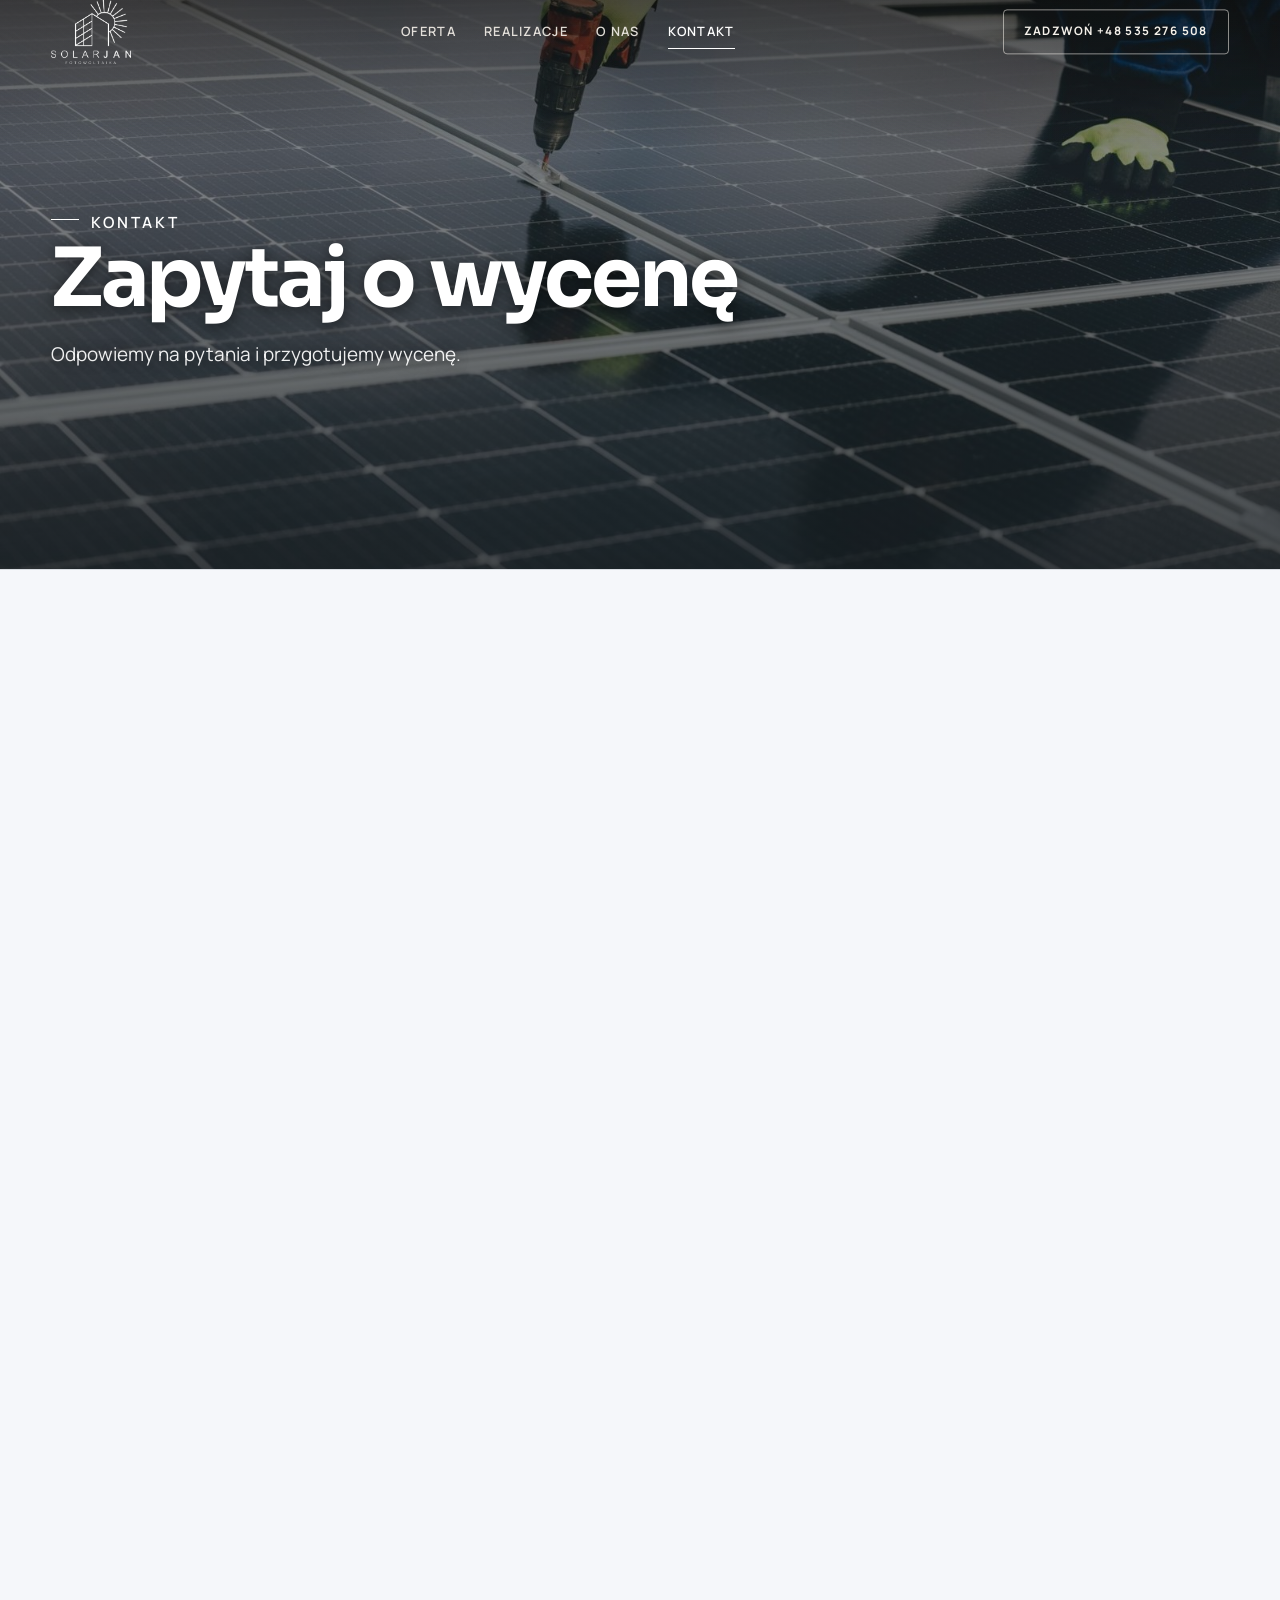
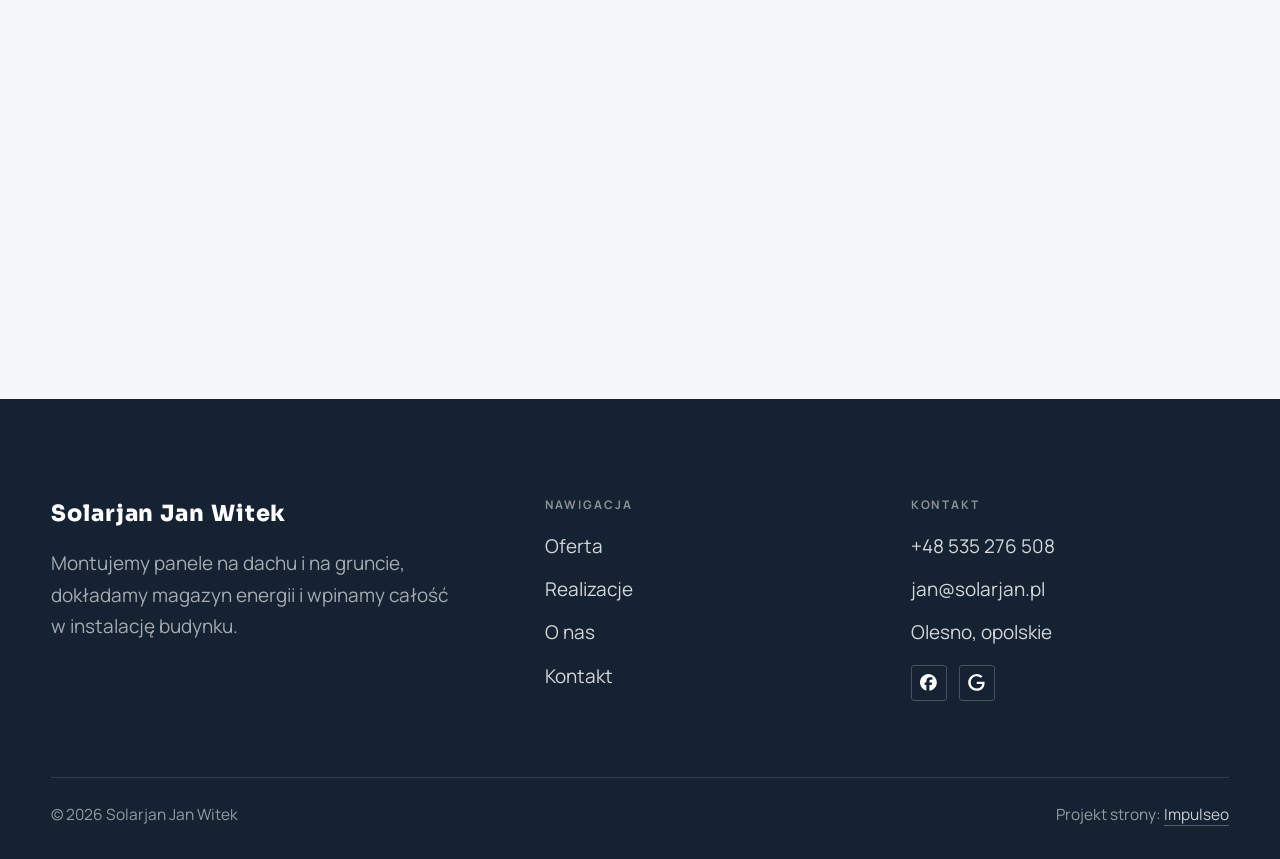
==== kontakt.html @ e7d8eb43 "Strona demo: solarjan-jan-witek" ====
<!DOCTYPE html>
<html lang="pl">
<head>
<meta charset="UTF-8">
<meta name="viewport" content="width=device-width, initial-scale=1.0">
<title>Kontakt - Solarjan Jan Witek</title>
<meta name="description" content="Kontakt Solarjan Jan Witek - Olesno, opolskie">
<link rel="canonical" href="https://kris20032.github.io/solarjan-jan-witek/kontakt.html">
<meta name="robots" content="noindex, nofollow">
<meta property="og:type" content="website">
<meta property="og:locale" content="pl_PL">
<meta property="og:site_name" content="Solarjan Jan Witek">
<meta property="og:title" content="Kontakt - Solarjan Jan Witek">
<meta property="og:description" content="Kontakt Solarjan Jan Witek - Olesno, opolskie">
<meta property="og:url" content="https://kris20032.github.io/solarjan-jan-witek/kontakt.html">
<meta property="og:image" content="https://kris20032.github.io/solarjan-jan-witek/img/og.jpg">
<meta property="og:image:width" content="1200">
<meta property="og:image:height" content="630">
<meta name="twitter:card" content="summary_large_image">
<link rel="preconnect" href="https://fonts.googleapis.com">
<link rel="preconnect" href="https://fonts.gstatic.com" crossorigin>
<link href="https://fonts.googleapis.com/css2?family=Sora:wght@600;700;800&family=Manrope:wght@400;500;600&display=swap" rel="stylesheet">
<link rel="stylesheet" href="assets/styles.css?v=295d6cc1">
</head>
<body>

<header class="nav">
  <div class="wrap nav-inner">
    <a class="brand brand-has-logo" href="index.html"><img class="brand-logo" src="img/logo.png" alt="Solarjan Jan Witek" width="2012" height="1615" decoding="async"></a>
    <nav class="nav-links">
      <a href="oferta.html">Oferta</a>
      <a href="realizacje.html">Realizacje</a>
      <a href="o-nas.html">O nas</a>
      <a href="kontakt.html" class="active" aria-current="page">Kontakt</a>
      <a href="tel:+48535276508" class="btn btn-accent">Zadzwoń +48 535 276 508</a>
    </nav>
    <button class="nav-toggle" aria-label="Menu"><span></span><span></span><span></span></button>
  </div>
</header>

<main>
<section class="pagehead">
  <img src="img/g9.jpg" alt="Solarjan Jan Witek - Zapytaj o wycenę" width="1600" height="1067" decoding="async">
  <div class="wrap">
    <span class="eyebrow">Kontakt</span>
    <h1>Zapytaj o wycenę</h1>
    <p>Odpowiemy na pytania i przygotujemy wycenę.</p>
  </div>
</section>
<section>
  <div class="wrap contact-grid">
    <div class="reveal">
      <span class="eyebrow">Dane kontaktowe</span>
      <h2 style="margin:var(--space-4) 0 var(--space-6)">Solarjan Jan Witek</h2>
      <div class="info-list">
        <div class="info-row"><div class="ic"><svg class="ico-tel" width="16" height="16" viewBox="0 0 24 24" fill="none" aria-hidden="true"><path d="M6.6 10.8a15.5 15.5 0 0 0 6.6 6.6l2.2-2.2a1 1 0 0 1 1-.24 11.4 11.4 0 0 0 3.6.58 1 1 0 0 1 1 1V20a1 1 0 0 1-1 1A17 17 0 0 1 3 4a1 1 0 0 1 1-1h3.5a1 1 0 0 1 1 1c0 1.25.2 2.46.58 3.6a1 1 0 0 1-.25 1l-2.23 2.2Z" fill="currentColor"/></svg></div><div><div class="lbl">Telefon</div><a class="val" href="tel:+48535276508">+48 535 276 508</a></div></div>
        <div class="info-row"><div class="ic"><svg class="ico-mail" width="16" height="16" viewBox="0 0 24 24" fill="none" aria-hidden="true"><rect x="3.2" y="5.5" width="17.6" height="13" rx="1.6" stroke="currentColor" stroke-width="1.6"/><path d="M4 7l8 6 8-6" stroke="currentColor" stroke-width="1.6" stroke-linecap="round" stroke-linejoin="round"/></svg></div><div><div class="lbl">E-mail</div><a class="val" href="mailto:jan@solarjan.pl">jan@solarjan.pl</a></div></div>
        <div class="info-row"><div class="ic"><svg class="ico-pin" width="16" height="16" viewBox="0 0 24 24" fill="none" aria-hidden="true"><path d="M12 21s7-6.1 7-11.5A7 7 0 0 0 5 9.5C5 14.9 12 21 12 21Z" stroke="currentColor" stroke-width="1.6" fill="none"/><circle cx="12" cy="9.5" r="2.4" fill="currentColor"/></svg></div><div><div class="lbl">Adres</div><div class="val">Olesno, opolskie</div></div></div>
      </div>
    </div>
    <div class="reveal">
      <form class="form" action="https://formsubmit.co/jan@solarjan.pl" method="POST">
        <input type="hidden" name="_subject" value="Zapytanie ze strony Solarjan Jan Witek">
        <input type="hidden" name="_captcha" value="false">
        <input type="hidden" name="_template" value="table">
        <div class="fld"><label for="name">Imię / firma</label><input id="name" name="name" type="text" placeholder="np. Jan Kowalski" required></div>
        <div class="fld"><label for="email">E-mail</label><input id="email" name="email" type="email" placeholder="adres@email.pl" required></div>
        <div class="fld"><label for="phone">Telefon</label><input id="phone" name="phone" type="tel" placeholder="+48 ..."></div>
        <div class="fld"><label for="msg">Czego dotyczy zapytanie?</label><textarea id="msg" name="message" placeholder="Napisz krótko, w czym możemy pomóc" required></textarea></div>
        <button type="submit" class="btn btn-accent" style="width:100%;justify-content:center">Wyślij zapytanie <span class="arr">→</span></button>
        <p class="note">Wiadomość trafi bezpośrednio do nas. Można też zadzwonić: +48 535 276 508.</p>
      </form>
    </div>
  </div>
</section>
<section style="padding-top:0">
  <div class="wrap reveal">
    <iframe class="map" title="Solarjan Jan Witek - Olesno" src="https://maps.google.com/maps?q=50.8746862%2C18.414472&z=15&output=embed" loading="lazy" referrerpolicy="no-referrer-when-downgrade"></iframe>
  </div>
</section>
</main>

<footer>
  <div class="wrap">
    <div class="foot-grid">
      <div class="foot-brand">
        <div class="name">Solarjan Jan Witek</div>
        <p>Montujemy panele na dachu i na gruncie, dokładamy magazyn energii i wpinamy całość w instalację budynku.</p>
      </div>
      <div class="foot-col">
        <h4>Nawigacja</h4>
        <a href="oferta.html">Oferta</a>
        <a href="realizacje.html">Realizacje</a>
        <a href="o-nas.html">O nas</a>
        <a href="kontakt.html">Kontakt</a>
      </div>
      <div class="foot-col">
        <h4>Kontakt</h4>
        <a href="tel:+48535276508">+48 535 276 508</a>
        <a href="mailto:jan@solarjan.pl">jan@solarjan.pl</a>
        <p>Olesno, opolskie</p>
      <div class="foot-soc">
        <a class="soc" href="https://www.facebook.com/p/Solarjan-Jan-Witek-100083001147476/" target="_blank" rel="noopener" aria-label="Facebook - Solarjan Jan Witek"><svg viewBox="0 0 24 24" aria-hidden="true" focusable="false"><path d="M9.101 23.691v-7.98H6.627v-3.667h2.474v-1.58c0-4.085 1.848-5.978 5.858-5.978.401 0 .955.042 1.468.103a8.68 8.68 0 0 1 1.141.195v3.325a8.623 8.623 0 0 0-.653-.036 26.805 26.805 0 0 0-.733-.009c-.707 0-1.259.096-1.675.309a1.686 1.686 0 0 0-.679.622c-.258.42-.374.995-.374 1.752v1.297h3.919l-.386 2.103-.287 1.564h-3.246v8.245C19.396 23.238 24 18.179 24 12.044c0-6.627-5.373-12-12-12s-12 5.373-12 12c0 5.628 3.874 10.35 9.101 11.647Z" fill="currentColor"/></svg></a>
        <a class="soc" href="https://www.google.com/maps/place/Solarjan+Jan+Witek/@50.8746862,18.414472,4638m/data=!3m1!1e3!4m6!3m5!1s0x6fb334b5c54884ab:0x35dd14c9100cd678!8m2!3d50.8760019!4d18.4130481!16s%2Fg%2F11ssd45byc" target="_blank" rel="noopener" aria-label="Google - Solarjan Jan Witek"><svg viewBox="0 0 24 24" aria-hidden="true" focusable="false"><path d="M12.48 10.92v3.28h7.84c-.24 1.84-.853 3.187-1.787 4.133-1.147 1.147-2.933 2.4-6.053 2.4-4.827 0-8.6-3.893-8.6-8.72s3.773-8.72 8.6-8.72c2.6 0 4.507 1.027 5.907 2.347l2.307-2.307C18.747 1.44 16.133 0 12.48 0 5.867 0 .307 5.387.307 12s5.56 12 12.173 12c3.573 0 6.267-1.173 8.373-3.36 2.16-2.16 2.84-5.213 2.84-7.667 0-.76-.053-1.467-.173-2.053H12.48z" fill="currentColor"/></svg></a>
      </div>
      </div>
    </div>
    <div class="foot-bot">
      <span>© 2026 Solarjan Jan Witek</span>
      <span>Projekt strony: <a class="foot-credit" href="https://impulseo.pl" target="_blank" rel="noopener">Impulseo</a></span>
    </div>
  </div>
</footer>
<div class="sticky-call"><a class="sc-call" href="tel:+48535276508"><svg class="ico-tel" width="16" height="16" viewBox="0 0 24 24" fill="none" aria-hidden="true"><path d="M6.6 10.8a15.5 15.5 0 0 0 6.6 6.6l2.2-2.2a1 1 0 0 1 1-.24 11.4 11.4 0 0 0 3.6.58 1 1 0 0 1 1 1V20a1 1 0 0 1-1 1A17 17 0 0 1 3 4a1 1 0 0 1 1-1h3.5a1 1 0 0 1 1 1c0 1.25.2 2.46.58 3.6a1 1 0 0 1-.25 1l-2.23 2.2Z" fill="currentColor"/></svg> Zadzwoń</a><a class="sc-quote" href="kontakt.html">Zadzwoń po wycenę</a></div>
<div class="demo-wazne" data-do="2026-09-18" data-cykl="3" hidden><svg class="dw-ico" width="13" height="13" viewBox="0 0 24 24" fill="none" aria-hidden="true"><circle cx="12" cy="12" r="8.6" stroke="currentColor" stroke-width="1.8"/><path d="M12 7.2V12l3.3 2" stroke="currentColor" stroke-width="1.8" stroke-linecap="round"/></svg><span class="dw-txt"></span></div>

<script src="assets/main.js"></script>
</body>
</html>
---- assets/styles.css ----
/* ============================================================
   STOLBASZ — premium, architektoniczny B2B fit-out
   Jasna paleta, zero brązu. System wg premium-web-craft.
   Projekt strony: Impulseo (impulseo.pl)
   ============================================================ */

:root{
  /* PALETA — jasna, architektoniczna, chłodna */
  --paper:#f5f7fa;          /* główne tło */
  --paper-2:#e7edf3;        /* sekcje alternatywne (chłodny jasny szary) */
  --paper-3:#e7edf3;        /* delikatne wypełnienia */
  --ink:#142231;            /* tekst główny — chłodny grafit */
  --ink-soft:#2c3e52;       /* nagłówki drugorzędne */
  --muted:#697785;          /* tekst poboczny */
  --line:rgba(20,34,49,.12);/* hairline */
  --accent:#e8a00c;         /* stonowany petrol-slate — jedyny akcent */
  --accent-d:#c47f06;
  --accent-soft:rgba(232,160,12,.10);
  --dark:#142231;           /* sekcje ciemne (stopka/CTA) */

  /* HOVER ZDJĘĆ — JEDEN standard dla całego silnika (decyzja K. 04.08.2026, artefakt z wariantami).
     AKTUALNE (K.+Szymon 09.08.2026, wybór z artefaktu 6 wariantów): zoom 1.05 przy 1.4s -
     przy tak długim czasie mocniejszy kadr NIE skacze, tylko „oddycha". Poprzedni standard
     (1.02 / .55s z 04.08) odbierany jako dynamiczny i szybki.
     Spoczynek lekko przygaszony, ale TYLKO tam, gdzie jest mysz (@media hover:hover) —
     na telefonie zdjęcia zostają w pełnej jasności. */
  --img-zoom:1.05;                   /* K.+Szymon 09.08: wariant F z artefaktu porównawczego */
  --img-rest:brightness(.95) saturate(.99);
  --img-hot:brightness(1.06) saturate(1.05);
  --img-dur:1.4s;                    /* K.+Szymon 09.08 (wariant F): powoli = elegancko */
  --img-ease:cubic-bezier(.16,.84,.44,1);  /* miękki ogon, efekt „oddychania" */

  /* ODSTĘPY — skala 4/8 */
  --space-1:4px; --space-2:8px; --space-3:12px; --space-4:16px; --space-5:24px;
  --space-6:32px; --space-7:48px; --space-8:64px; --space-9:96px; --space-10:128px;

  /* TYPOGRAFIA — fluid clamp() (skala podbita 16.07.2026: większe, czytelniejsze litery — uwaga Adama) */
  --text-sm:clamp(.9rem,.87rem + .12vw,1rem);
  --text-base:clamp(1.08rem,1.04rem + .18vw,1.2rem);
  --text-lg:clamp(1.24rem,1.15rem + .34vw,1.44rem);
  --text-h3:clamp(1.34rem,1.22rem + .55vw,1.66rem);
  --text-h2:clamp(2.1rem,1.66rem + 2.1vw,3.1rem);
  --text-h1:clamp(2.9rem,2.1rem + 4vw,5.1rem);

  /* PROMIENIE — architektoniczne, raczej ostre */
  --r-sm:3px; --r-md:6px; --r-lg:10px;

  /* RUCH */
  --ease:cubic-bezier(.25,.46,.45,.94); --dur:.24s;

  /* CIENIE — miękkie, warstwowe */
  --sh-sm:0 1px 2px rgba(16,24,32,.04), 0 2px 8px rgba(16,24,32,.05);
  --sh-md:0 2px 6px rgba(16,24,32,.05), 0 12px 28px -8px rgba(16,24,32,.12);
  --sh-lg:0 6px 14px rgba(16,24,32,.07), 0 26px 56px -18px rgba(16,24,32,.22);

  --hairline:1px solid var(--line);

  --font-display:'Sora','Manrope',sans-serif;
  --font-body:'Manrope',sans-serif;
}

*{box-sizing:border-box;margin:0;padding:0}
html{scroll-behavior:smooth}
body{
  font-family:var(--font-body);
  font-size:var(--text-base);
  line-height:1.65;
  color:var(--ink);
  background:var(--paper);
  -webkit-font-smoothing:antialiased;
  text-rendering:optimizeLegibility;
}
img{max-width:100%;height:auto;display:block}  /* height:auto = width/height z atrybutów trzyma proporcje (TOP#12) */
a{color:inherit;text-decoration:none}

.wrap{width:min(92%,1180px);margin-inline:auto}
section{padding-block:clamp(52px,6.5vw,96px)}

h1,h2,h3{font-family:var(--font-display);font-weight:700;line-height:1.08;letter-spacing:-.02em;color:var(--ink)}
h1{font-size:var(--text-h1);letter-spacing:-.035em}
h2{font-size:var(--text-h2);letter-spacing:-.025em}
h3{font-size:var(--text-h3)}
/* MIARA — długość wiersza. WCAG 2.2 SC 1.4.8: max 80 znaków; Butterick: 45–90.
   68ch daje realnie 72–78 znaków polskiego tekstu, czyli z zapasem pod granicą.
   Wcześniej limit miał TYLKO <p> — <li>, <blockquote> i <dd> nie miały żadnego,
   i to jedyny powód, dla którego 23 bloki na dwóch oddanych stronach jadą po
   83–106 znaków w wierszu (pomiar 07.08.2026, bramka `miara`).
   ⚠️ Listy i definicje ograniczamy TYLKO bez klasy: `ul`/`ol` z klasą to u nas
   układ (siatki kafli, menu), a nie tekst ciągły — tam miarę wyznacza układ. */
/* 60ch, nie 68ch (K. 10.08): po zmianie fontów na węższe kroje (DM Sans i spółka)
   w 68ch mieściło się ~90 znaków - bramka pikselowa słusznie zgłaszała przekroczenie
   granicy 80. Pomiar na żywej przeglądarce: 60ch = 90 znaków, 53ch = ~78 znaków, czyli normę WCAG 1.4.8. */
:root{ --miara:53ch }
p{max-width:min(100%,var(--miara))}
blockquote,
ul:not([class])>li, ol:not([class])>li,
dl:not([class])>dd{max-width:min(100%,var(--miara))}

/* ⚠️ Świadomie BEZ wyjątku `.tile p,.card p,.svc p{max-width:none}`, choć nasuwa się sam:
   te akapity BYŁY już ograniczone (stare `p{max-width:65ch}`), więc „wyjątek" nie odblokowałby
   niczego nowego — tylko ROZLUŹNIŁ stan sprzed zmiany na wszystkich demach naraz.
   `figcaption` żadna z reguł wyżej nie dotyczy, więc też nie potrzebuje zwolnienia. */

/* ŁAMANIE. `balance` wyrównuje długości wierszy w nagłówku, `pretty` pilnuje ostatniego
   wiersza akapitu, żeby nie został w nim jeden wyraz. Obsługiwane od Chrome 117 /
   Safari 17.5; starsze przeglądarki po prostu ignorują tę własność.
   `text-wrap:pretty` nie występowało dotąd ANI RAZ w silniku ani w repo klientów. */
h1,h2,h3,.lead,.lede{text-wrap:balance}
p,li,blockquote,dd{text-wrap:pretty}

.eyebrow{
  font-family:var(--font-body);
  font-size:var(--text-sm);
  font-weight:600;
  letter-spacing:.18em;
  text-transform:uppercase;
  color:var(--accent);
  display:inline-flex;align-items:center;gap:var(--space-3);
}
/* flex:none + margin-top = kreska trzyma się PIERWSZEJ linii. Wcześniej align-items:center
   centrowało ją względem całego bloku i przy zawinięciu (długi kicker typu
   „…WNĘTRZ · LESZNO · OD 2019") druga linia lądowała z brzydkim wcięciem. */
.eyebrow{align-items:flex-start}
.eyebrow>*,.eyebrow{text-wrap:balance}   /* dlugi kicker lamal sie na sierote typu samo „2019" w drugiej linii */
.eyebrow::before{content:"";width:28px;height:1px;background:var(--accent);display:inline-block;flex:none;margin-top:.62em}

.muted{color:var(--muted)}
.lead{font-size:var(--text-lg);line-height:1.55;color:var(--ink-soft);max-width:50ch}

/* ---------- BUTTONS ---------- */
.btn{
  display:inline-flex;align-items:center;gap:var(--space-2);
  font-weight:600;font-size:var(--text-sm);letter-spacing:.02em;
  padding:var(--space-4) var(--space-6);
  border-radius:var(--r-sm);
  transition:transform var(--dur) var(--ease),box-shadow var(--dur) var(--ease),background var(--dur) var(--ease);
  cursor:pointer;border:1px solid transparent;
}
.btn-accent{background:var(--accent);color:#fff;box-shadow:var(--sh-sm)}
.btn-accent:hover{background:var(--accent-d);transform:translateY(-2px);box-shadow:var(--sh-md)}
.btn-accent:active{transform:translateY(0);box-shadow:var(--sh-sm)}
.btn-ghost{background:transparent;color:var(--ink);border-color:var(--line)}
.btn-ghost:hover{border-color:var(--accent);color:var(--accent);transform:translateY(-2px)}
.btn-light{background:#fff;color:var(--ink);box-shadow:var(--sh-sm)}
.btn-light:hover{transform:translateY(-2px);box-shadow:var(--sh-md)}
.btn .arr{transition:transform var(--dur) var(--ease)}
.btn:hover .arr{transform:translateX(4px)}

/* ---------- NAV ---------- */
.nav{
  position:sticky;top:0;z-index:50;
  background:color-mix(in srgb,var(--paper) 88%,transparent);
  backdrop-filter:saturate(140%) blur(10px);
  border-bottom:var(--hairline);
}
.nav-inner{display:flex;align-items:center;justify-content:space-between;gap:var(--space-5);height:72px}
/* ANTY-NACHODZENIE (K. 05.08.2026): długa nazwa firmy + przycisk z pełnym numerem nie mieściły się w pasku
   i flex ściskał linki PONIŻEJ ich treści - "Kontakt" wchodził na ramkę "Zadzwoń +48 ...". Teraz ustępuje
   nazwa marki (skrót wielokropkiem), a menu i przycisk nigdy się nie kurczą ani nie zachodzą na siebie. */
.brand{display:flex;flex-direction:column;line-height:1;min-width:0;flex:0 1 auto}
.brand .name{font-family:var(--font-display);font-weight:800;font-size:1.35rem;letter-spacing:.04em;white-space:nowrap;overflow:hidden;text-overflow:ellipsis}
.brand .sub{font-size:.62rem;letter-spacing:.34em;text-transform:uppercase;color:var(--muted);margin-top:5px;white-space:nowrap;overflow:hidden;text-overflow:ellipsis}
.nav-links{display:flex;align-items:center;gap:var(--space-6);flex:0 0 auto}
.nav-links a{font-size:var(--text-sm);font-weight:500;color:var(--ink-soft);position:relative;padding-block:4px;white-space:nowrap;transition:color var(--dur) var(--ease)}
.nav-links a::after{content:"";position:absolute;left:0;bottom:0;width:0;height:1.5px;background:var(--accent);transition:width var(--dur) var(--ease)}
.nav-links a:hover,.nav-links a.active{color:var(--ink)}
.nav-links a:hover::after,.nav-links a.active::after{width:100%}
.nav-links .btn{padding:var(--space-2) var(--space-5)}
/* przyciski w nav: właściwy kolor (przebij .nav-links a) + bez podkreślenia */
.nav-links a.btn-accent{color:#fff}
.nav-links a.btn-ghost,.nav-links a.btn-light{color:var(--ink)}
/* CTA w pasku: NIE podkreślenie spod linków menu, ale ten sam przelatujący błysk,
   co na wszystkich innych przyciskach (zgłoszenie K. 13.08.2026 - „na hero jest efekt
   światła przechodzącego przez przycisk, na navbarze go nie ma, a mają być identyczne").
   Reguła `.nav-links a::after` jest silniejsza od `.btn::after`, więc trzeba jej
   geometrię wyzerować i wpisać połysk z nazwy - samo `display:none` gasiło efekt. */
.nav-links a.btn::after{
  display:block;content:"";position:absolute;inset:0;z-index:-1;pointer-events:none;
  width:auto;height:auto;border-radius:inherit;   /* kasuje geometrię podkreślenia (width:0;height:1.5px) */
  background:linear-gradient(100deg,transparent 32%,rgba(255,255,255,.20) 50%,transparent 68%);
  translate:-120% 0}
@media (prefers-reduced-motion:no-preference){
  .nav-links a.btn:hover::after{translate:120% 0;transition:translate .75s var(--mt-ease,cubic-bezier(.16,.84,.44,1))}
}
.nav-toggle{display:none;background:none;border:none;cursor:pointer;flex-direction:column;gap:5px;padding:8px}
.nav-toggle span{width:24px;height:2px;background:var(--ink);transition:var(--dur)}
/* Ciasny zakres MIĘDZY menu mobilnym a pełnym pulpitem: zbijamy odstępy i nazwę marki,
   żeby wszystko zmieściło się naturalnie, zanim w ogóle dojdzie do skracania wielokropkiem. */
@media(max-width:1280px) and (min-width:921px){
  .nav-links{gap:var(--space-4)}
  .nav-links .btn{padding:var(--space-2) var(--space-4)}
  .brand .name{font-size:1.15rem}
}

/* ---------- HERO (split) ---------- */
.hero{position:relative;overflow:hidden;border-bottom:var(--hairline)}
.hero-grid{display:grid;grid-template-columns:1.05fr .95fr;gap:clamp(24px,4vw,60px);align-items:center;
  padding-block:clamp(36px,4.5vw,64px)}
.hero-copy .eyebrow{margin-bottom:var(--space-5)}
.hero-copy h1{margin-bottom:var(--space-5)}
.hero-copy .lead{margin-bottom:var(--space-7)}
.hero-actions{display:flex;flex-wrap:wrap;gap:var(--space-4)}
.hero-art{position:relative;aspect-ratio:4/3;border-radius:var(--r-lg);overflow:hidden;box-shadow:var(--sh-lg)}
.hero-art img{width:100%;height:100%;object-fit:cover}
.hero-art::after{content:"";position:absolute;inset:0;background:linear-gradient(180deg,transparent 55%,rgba(18,24,28,.28))}
.hero-badge{position:absolute;left:var(--space-5);bottom:var(--space-5);z-index:2;
  background:rgba(252,252,251,.94);backdrop-filter:blur(4px);
  border-radius:var(--r-md);padding:var(--space-4) var(--space-5);box-shadow:var(--sh-md);max-width:78%}
.hero-badge strong{display:block;font-family:var(--font-display);font-size:1rem;letter-spacing:-.01em}
.hero-badge span{font-size:var(--text-sm);color:var(--muted)}

/* ---------- HERO duży / kinowy (strona główna) ---------- */
.hero-cine{position:relative;min-height:clamp(560px,82vh,840px);min-height:clamp(560px,82svh,840px);display:flex;align-items:center;overflow:hidden;border-bottom:var(--hairline)}
.hero-cine>img{position:absolute;inset:0;width:100%;height:100%;object-fit:cover;z-index:0}
.hero-cine::after{content:"";position:absolute;inset:0;z-index:1;
  background:linear-gradient(95deg,rgba(13,18,23,.86) 0%,rgba(13,18,23,.64) 32%,rgba(13,18,23,.24) 62%,rgba(13,18,23,.04) 100%)}
.hero-cine .wrap{position:relative;z-index:2;padding-block:var(--space-8)}
.hero-cine .hero-copy{max-width:660px}
.hero-cine .eyebrow{color:#fff;margin-bottom:var(--space-5)}
.hero-cine .eyebrow::before{background:#fff}
.hero-cine h1{color:#fff;margin-bottom:var(--space-5);font-size:clamp(2.9rem,2rem + 4.4vw,5.2rem);text-wrap:balance}
.hero-cine .lead{color:rgba(255,255,255,.92);max-width:48ch;margin-bottom:var(--space-7)}
.hero-cine .hero-actions{display:flex;flex-wrap:wrap;gap:var(--space-4)}
/* NISKIE OKNO (laptop z dokiem i paskami przeglądarki ma ~700-780 px wysokości widoku):
   H1 do 5.2rem + długi lead nie mieściły się i przyciski wypadały POD krawędź ekranu -
   klient widział stronę bez ani jednego CTA. Skalujemy w dół, zamiast przycinać treść. */
@media(min-width:821px) and (max-height:820px){
  .hero-cine{min-height:clamp(520px,94svh,780px)}
  .hero-cine .wrap{padding-block:var(--space-6)}
  .hero-cine h1{font-size:clamp(2.2rem,1.5rem + 2.6vw,3.6rem);margin-bottom:var(--space-4)}
  .hero-cine .eyebrow{margin-bottom:var(--space-4)}
  .hero-cine .lead{margin-bottom:var(--space-5);max-width:44ch}
}
@media(max-width:680px){
  .hero-cine{min-height:clamp(520px,76vh,640px);min-height:clamp(520px,76svh,640px);align-items:flex-end}
  .hero-cine::after{background:linear-gradient(0deg,rgba(13,18,23,.9) 6%,rgba(13,18,23,.45) 55%,rgba(13,18,23,.25) 100%)}
  .hero-cine .wrap{padding-bottom:var(--space-9)}
  /* TELEFON (~90% oglądających): lead potrafił zająć 8 linii i zepchnąć CTA poza pierwszy ekran.
     Zwężamy interlinię i skalę - treści nie ucinamy, bo to ona sprzedaje. */
  .hero-cine .lead{font-size:.98rem;line-height:1.5;margin-bottom:var(--space-5)}
  .hero-cine .eyebrow{font-size:.72rem;letter-spacing:.13em;margin-bottom:var(--space-4)}
  .hero-cine .eyebrow::before{width:20px}
  .hero-cine h1{margin-bottom:var(--space-4)}
}

/* full-bleed hero variant (podstrony) */
.pagehead{position:relative;min-height:46vh;min-height:46svh;display:flex;align-items:flex-end;overflow:hidden;border-bottom:var(--hairline)}
.pagehead img{position:absolute;inset:0;width:100%;height:100%;object-fit:cover}
/* 10.08.2026 (decyzja K.): mocniejsze przyciemnienie + cień pod tekstem. Bramka mierzyła na
   nagłówkach podstron 3,38-3,43:1 przy wymaganych 4,5 — jasne zdjęcie (hala, śnieg, niebo)
   podchodziło pod biały tekst. Zdjęcia klientów są różne, więc kontrast musi dawać WARSTWA,
   a nie szczęśliwy dobór kadru. */
.pagehead::after{content:"";position:absolute;inset:0;background:linear-gradient(180deg,rgba(18,24,28,.40),rgba(18,24,28,.76))}
.pagehead .wrap{position:relative;z-index:2;padding-block:var(--space-9);color:#fff}
.pagehead h1{color:#fff;max-width:18ch;text-shadow:0 2px 16px rgba(0,0,0,.55)}
.pagehead .eyebrow{color:#fff}
.pagehead .eyebrow::before{background:#fff}
.pagehead p{color:rgba(255,255,255,.92);margin-top:var(--space-4);max-width:54ch;text-shadow:0 1px 12px rgba(0,0,0,.5)}

/* ---------- STRIP (pasek skrótów / liczby) ---------- */
.strip{background:var(--dark);color:#fff}
/* PASEK HASEŁ — standard 04.08.2026 (decyzja K.): 5 haseł w JEDNYM rzędzie, tekst WYŚRODKOWANY,
   węższe marginesy boczne niż reszta strony (pasek ma iść szerzej), równe wysokości kolumn. */
.strip .wrap{width:min(96%,1440px);display:grid;grid-template-columns:repeat(5,1fr);
  gap:var(--space-5);padding-block:var(--space-7);align-items:stretch}
.strip .item .k{font-family:var(--font-display);font-size:clamp(1.05rem,.82rem + .85vw,1.55rem);
  font-weight:800;letter-spacing:-.02em;color:#fff;line-height:1.18;text-wrap:balance}
.strip .item .v{font-size:var(--text-sm);color:rgba(255,255,255,.66);margin-top:var(--space-2);line-height:1.4}
.strip .item{border-left:2px solid var(--accent);padding-inline:var(--space-4);
  text-align:center;display:flex;flex-direction:column;justify-content:center}
/* liczba kolumn = liczba haseł, żeby ostatnie nie zostawało samo w drugim rzędzie.
   Klasę n-N nadaje multipage.py; domyślnie (bez klasy) pasek jest 5-kolumnowy. */
.strip.n-2 .wrap{grid-template-columns:repeat(2,1fr)}
.strip.n-3 .wrap{grid-template-columns:repeat(3,1fr)}
.strip.n-4 .wrap{grid-template-columns:repeat(4,1fr);gap:var(--space-6)}
.strip.n-4 .item .k{font-size:clamp(1.3rem,1rem + 1.1vw,2rem)}
.strip.n-6 .wrap{grid-template-columns:repeat(6,1fr);gap:var(--space-4)}
.strip.n-6 .item .k{font-size:clamp(.98rem,.8rem + .7vw,1.35rem)}
/* równe łamanie: zamiast "długa linia + jedno słowo" obie linie zbliżonej długości */
.strip .item .k{text-wrap:balance}

/* ---------- SECTION HEAD ---------- */
.head{max-width:48rem;margin-bottom:var(--space-8)}
.head.center{margin-inline:auto;text-align:center}
.head .eyebrow{margin-bottom:var(--space-4)}
.head h2{margin-bottom:var(--space-4)}
.head p{color:var(--muted);font-size:var(--text-lg);line-height:1.55}
.head.center p{margin-inline:auto}

/* ---------- INTRO SPLIT ---------- */
.split{display:grid;grid-template-columns:.92fr 1.08fr;gap:clamp(28px,5vw,80px);align-items:center}
.split.rev{grid-template-columns:1.08fr .92fr}
.split.rev .split-art{order:-1}
.split-art{position:relative;aspect-ratio:5/4;border-radius:var(--r-lg);overflow:hidden;box-shadow:var(--sh-lg)}
.split-art img{width:100%;height:100%;object-fit:cover}
.split-copy h2{margin-bottom:var(--space-5)}
.split-copy p+p{margin-top:var(--space-4)}
.split-copy .btn{margin-top:var(--space-6)}

/* ---------- SERVICES (zakres) ---------- */
.svc-grid{display:grid;grid-template-columns:repeat(auto-fit,minmax(280px,1fr));gap:var(--space-5)}
.svc{background:#fff;border:var(--hairline);border-radius:var(--r-md);padding:var(--space-7) var(--space-6);
  transition:transform var(--dur) var(--ease),box-shadow var(--dur) var(--ease),border-color var(--dur) var(--ease);
  position:relative;overflow:hidden}
.svc::before{content:"";position:absolute;left:0;top:0;width:3px;height:0;background:var(--accent);transition:height var(--dur) var(--ease)}
.svc:hover{transform:translateY(-4px);box-shadow:var(--sh-md);border-color:transparent}
.svc:hover::before{height:100%}
.svc .ic{font-family:var(--font-display);font-size:.8rem;font-weight:700;letter-spacing:.12em;color:var(--accent);margin-bottom:var(--space-4)}
.svc h3{margin-bottom:var(--space-3);font-size:1.22rem}
.svc p{color:var(--muted);font-size:var(--text-base);line-height:1.6}

/* big detailed service rows */
.svc-row{display:grid;grid-template-columns:.8fr 1.2fr;gap:clamp(20px,4vw,60px);align-items:center;padding-block:var(--space-8)}
.svc-row+.svc-row{border-top:var(--hairline)}
.svc-row.rev{grid-template-columns:1.2fr .8fr}
/* Naprzemienny układ wierszy oferty: co drugi wiersz ma zdjęcie po PRAWEJ.
   Było `order:-1` — martwy kod, bo zdjęcie i tak jest pierwszym dzieckiem w HTML,
   więc wszystkie wiersze wyglądały identycznie (zdjęcie zawsze z lewej), a `rev`
   zmieniało tylko szerokość kolumn. Znalezione 29.07.2026 przy różnicowaniu kierunków
   animacji (pomiar pozycji: art.mid 390/502 przy row.mid 756 — zawsze lewa strona). */
.svc-row.rev .svc-row-art{order:2}
.svc-row-art{aspect-ratio:4/3;border-radius:var(--r-md);overflow:hidden;box-shadow:var(--sh-md)}
.svc-row-art img{width:100%;height:100%;object-fit:cover}
.svc-row h3{font-size:1.5rem;margin-bottom:var(--space-4)}
.svc-row .num{font-family:var(--font-display);font-size:.85rem;font-weight:700;letter-spacing:.14em;color:var(--accent);display:block;margin-bottom:var(--space-3)}
.svc-row ul{list-style:none;margin-top:var(--space-4);display:flex;flex-direction:column;gap:var(--space-2)}
.svc-row li{position:relative;padding-left:var(--space-5);color:var(--muted);font-size:var(--text-base)}
.svc-row li::before{content:"";position:absolute;left:0;top:.62em;width:8px;height:1px;background:var(--accent)}

/* ---------- GALLERY (realizacje) ---------- */
.gallery{display:grid;grid-template-columns:repeat(12,1fr);gap:var(--space-4);grid-auto-rows:200px}
/* GALERIA MASONRY — pionowe zdjęcia (portrety beauty/wellness) bez przycinania: kolumny, height auto */
.gallery-masonry{column-count:3;column-gap:var(--space-4)}
@media(max-width:900px){.gallery-masonry{column-count:2}}
@media(max-width:560px){.gallery-masonry{column-count:1}}
.gallery-masonry .m-tile{break-inside:avoid;margin:0 0 var(--space-4);padding:0;position:relative;overflow:hidden;border-radius:var(--r-md);border:1px solid var(--line)}
.gallery-masonry .m-tile img{width:100%;height:auto;display:block}
.gallery-masonry .m-tile .cap{position:absolute;left:0;right:0;bottom:0;padding:var(--space-4);color:#fff;background:linear-gradient(0deg,rgba(0,0,0,.55),transparent);font-size:var(--text-sm)}
.gallery-masonry .m-tile .cap small{display:block;font-weight:400;opacity:.78;letter-spacing:.04em;text-transform:uppercase;font-size:.66rem;margin-top:3px}
.tile{position:relative;overflow:hidden;border-radius:var(--r-md);box-shadow:var(--sh-sm);
  transition:transform var(--dur) var(--ease),box-shadow var(--dur) var(--ease)}
.tile img{width:100%;height:100%;object-fit:cover;
  transition:transform var(--img-dur) var(--img-ease),filter var(--img-dur) var(--img-ease)}
.tile:hover{box-shadow:var(--sh-md)}
.tile .cap{position:absolute;left:0;right:0;bottom:0;padding:var(--space-5) var(--space-4) var(--space-4);
  /* mocniejszy spad + cien pod tekstem: na JASNYCH zdjeciach klienta (biale fronty, sciany)
     slaby gradient dawal kontrast ~1.5:1 zamiast wymaganych 3.6:1 (bramka wygladu, 10.08.2026) */
  background:linear-gradient(transparent 10%,rgba(18,24,28,.55) 40%,rgba(18,24,28,.88) 68%,rgba(18,24,28,.99));color:#fff;
  text-shadow:0 1px 2px rgba(0,0,0,.85),0 2px 10px rgba(0,0,0,.55);
  font-size:var(--text-sm);font-weight:600;letter-spacing:.01em;
  opacity:0;transform:translateY(8px);transition:var(--dur) var(--ease)}
.tile:hover .cap{opacity:1;transform:translateY(0)}
.tile .cap small{display:block;font-weight:400;opacity:.78;letter-spacing:.04em;text-transform:uppercase;font-size:.66rem;margin-top:3px}
/* bento spans */
.t-wide{grid-column:span 6}
.t-tall{grid-column:span 6;grid-row:span 2}
.t-std{grid-column:span 6}
.t-third{grid-column:span 4}
.t-two3{grid-column:span 8}

/* ---------- TRUST / WIARYGODNOŚĆ ---------- */
.trust{background:var(--paper-2)}
.trust-grid{display:grid;grid-template-columns:repeat(auto-fit,minmax(240px,1fr));gap:var(--space-5);margin-top:var(--space-7)}
.trust-card{background:#fff;border-radius:var(--r-md);padding:var(--space-7) var(--space-6);box-shadow:var(--sh-sm);border-top:3px solid var(--accent)}
.trust-card .big{font-family:var(--font-display);font-size:clamp(1.8rem,1.3rem + 1.6vw,2.6rem);font-weight:800;letter-spacing:-.02em;color:var(--ink);line-height:1}
.trust-card h3{font-size:1.12rem;margin:var(--space-3) 0 var(--space-2)}
.trust-card p{color:var(--muted);font-size:var(--text-base);line-height:1.55}

/* ---------- CTA band ---------- */
.cta{background:var(--dark);color:#fff;position:relative;overflow:hidden}
/* telefon w CTA: na ciemnym tle biały (domyślnie), rodziny z JASNYM tłem CTA
   nadpisują to u siebie - wcześniej kolor siedział w stylu inline i wygrywał z rodziną. */
.cta .btn-ghost-cta{color:#fff;border-color:rgba(255,255,255,.3)}
.cta .wrap{display:grid;grid-template-columns:1.4fr .6fr;gap:var(--space-7);align-items:center;position:relative;z-index:2}
.cta h2{color:#fff;max-width:20ch}
.cta p{color:rgba(255,255,255,.74);margin-top:var(--space-4)}
.cta-actions{display:flex;flex-direction:column;gap:var(--space-3);align-items:flex-start}
.cta::before{content:"";position:absolute;right:-80px;top:-80px;width:360px;height:360px;border-radius:50%;
  background:radial-gradient(circle,var(--accent-soft),transparent 70%)}

/* ---------- CONTACT ---------- */
.contact-grid{display:grid;grid-template-columns:.85fr 1.15fr;gap:clamp(28px,4vw,56px);align-items:start}
.info-list{display:flex;flex-direction:column;gap:var(--space-2)}
.info-row{display:flex;gap:var(--space-4);align-items:flex-start;padding-block:var(--space-4);border-bottom:var(--hairline)}
.info-row .ic{flex:none;width:42px;height:42px;display:grid;place-items:center;border-radius:50%;
  background:var(--accent-soft);color:var(--accent);font-size:1.05rem}
.info-row .lbl{font-size:.72rem;letter-spacing:.14em;text-transform:uppercase;color:var(--muted)}
.info-row .val{font-weight:600;font-size:var(--text-base);margin-top:2px}
.info-row a.val:hover{color:var(--accent)}
.map{border:none;border-radius:var(--r-lg);box-shadow:var(--sh-md);width:100%;height:100%;min-height:380px;filter:grayscale(.2) contrast(1.02)}
.form{background:#fff;border:var(--hairline);border-radius:var(--r-lg);padding:clamp(24px,3vw,40px);box-shadow:var(--sh-sm)}
.form .fld{margin-bottom:var(--space-5)}
.form label{display:block;font-size:var(--text-sm);font-weight:600;margin-bottom:var(--space-2)}
.form input,.form textarea{width:100%;font-family:inherit;font-size:var(--text-base);color:var(--ink);
  padding:var(--space-4);border:var(--hairline);border-radius:var(--r-sm);background:var(--paper);transition:border-color var(--dur)}
.form input:focus,.form textarea:focus{outline:none;border-color:var(--accent);background:#fff}
.form textarea{resize:vertical;min-height:120px}
.form .note{font-size:var(--text-sm);color:var(--muted);margin-top:var(--space-3)}

/* ---------- FOOTER ---------- */
footer{background:var(--dark);color:#fff;padding-block:var(--space-9) var(--space-6)}
.foot-grid{display:grid;grid-template-columns:1.4fr 1fr 1fr;gap:var(--space-7);margin-bottom:var(--space-8)}
.foot-brand .name{font-family:var(--font-display);font-weight:800;font-size:1.4rem;letter-spacing:.04em}
.foot-brand p{color:rgba(255,255,255,.62);margin-top:var(--space-4);font-size:var(--text-base);max-width:38ch}
.foot-col h4{font-size:.74rem;letter-spacing:.16em;text-transform:uppercase;color:rgba(255,255,255,.5);margin-bottom:var(--space-4)}
.foot-col a,.foot-col p{display:block;color:rgba(255,255,255,.82);font-size:var(--text-base);margin-bottom:var(--space-3)}
.foot-col a:hover{color:#fff}
.foot-bot{border-top:1px solid rgba(255,255,255,.12);padding-top:var(--space-5);display:flex;justify-content:space-between;flex-wrap:wrap;gap:var(--space-3);
  font-size:var(--text-sm);color:rgba(255,255,255,.55)}
.foot-bot a:hover{color:#fff}
/* Podpis w stopce = klikalny link do impulseo.pl (31.07.2026). Ma być WIDOCZNIE klikalny,
   ale nie krzyczeć - stąd sam kolor jaśniejszy + delikatne podkreślenie na najeździe. */
.foot-bot a.foot-credit{color:rgba(255,255,255,.78);text-decoration:none;border-bottom:1px solid rgba(255,255,255,.28)}
.foot-bot a.foot-credit:hover{color:#fff;border-bottom-color:#fff}

/* ---------- REVEAL ---------- */
.reveal{opacity:0;transform:translateY(22px);transition:opacity .6s var(--ease),transform .6s var(--ease)}
.reveal.in{opacity:1;transform:none}

/* ---------- RESPONSIVE ---------- */
@media(max-width:920px){
  .hero-grid,.split,.split.rev,.svc-row,.svc-row.rev,.cta .wrap,.contact-grid,.foot-grid{grid-template-columns:1fr}
  .split.rev .split-art,.svc-row.rev .svc-row-art{order:0}
  .hero-art{aspect-ratio:16/10;max-height:420px}
  .strip .wrap,.strip.n-2 .wrap,.strip.n-3 .wrap,.strip.n-4 .wrap,.strip.n-6 .wrap{grid-template-columns:repeat(2,1fr);gap:var(--space-6)}
  .strip .item .k,.strip.n-6 .item .k{font-size:clamp(1.3rem,1.1rem + 1vw,2rem)}
  .gallery{grid-auto-rows:180px}
  .t-wide,.t-tall,.t-std,.t-third,.t-two3{grid-column:span 6}
  .t-tall{grid-row:span 1}
  .cta-actions{flex-direction:row;flex-wrap:wrap}
  .foot-grid{gap:var(--space-6)}
}
@media(max-width:680px){
  .nav-links{position:fixed;inset:72px 0 auto 0;background:var(--paper);flex-direction:column;align-items:stretch;
    gap:0;padding:var(--space-4) 6%;border-bottom:var(--hairline);box-shadow:var(--sh-md);
    transform:translateY(-120%);transition:transform var(--dur) var(--ease)}
  .nav-links.open{transform:translateY(0)}
  .nav-links a{padding-block:var(--space-4);border-bottom:var(--hairline)}
  .nav-links .btn{margin-top:var(--space-3);justify-content:center}
  .nav-toggle{display:flex}
  .strip .wrap,.strip.n-2 .wrap,.strip.n-3 .wrap,.strip.n-4 .wrap,.strip.n-6 .wrap{grid-template-columns:1fr}
  .gallery{grid-template-columns:repeat(6,1fr)}
  .foot-grid{grid-template-columns:1fr}
}
@media(prefers-reduced-motion:reduce){
  /* audyt 09.08 TOP#14: samo skrócenie duration przy animacji INFINITE = stroboskop
     (pętla .01ms miga ekranem); iteration-count:1 gasi pętlę naprawdę. Pseudoelementy
     też - tła hero (gastro/studio) animują ::before/img, blanket na * ich nie łapał. */
  *,*::before,*::after{animation-duration:.01ms!important;animation-iteration-count:1!important;animation-delay:0s!important;transition:none!important}
  .reveal{opacity:1!important;transform:none!important}
  html{scroll-behavior:auto}
}

/* ============================================================
   PREMIUM LAYER — destylat deep-researchu branż (anty-AI, spokój).
   Zmienne STOLBASZ (--accent/--ink/--paper/--line/--dark). Ruch ledwo
   zauważalny, krzywa cubic-bezier(.16,.84,.44,1); prefers-reduced-motion
   pokryte blanketem wyżej. Karty hairline zamiast cieni = #1 sygnał „nie-AI".
   ============================================================ */

/* więcej oddechu między sekcjami (liderzy: 110-130px) */
section{padding-block:clamp(64px,8vw,128px)}

/* 1) Aksamitny reveal — dłuższa, miękka krzywa zamiast „skoku" */
.reveal{transition:opacity .9s cubic-bezier(.16,.84,.44,1),transform .9s cubic-bezier(.16,.84,.44,1);will-change:opacity,transform}
/* stagger TYLKO w galerii (tam pozycja = porządek dzieci) */
.gallery .reveal:nth-child(2){transition-delay:.07s}
.gallery .reveal:nth-child(3){transition-delay:.14s}
.gallery .reveal:nth-child(4){transition-delay:.21s}
.gallery .reveal:nth-child(5){transition-delay:.28s}
.gallery .reveal:nth-child(6){transition-delay:.35s}

/* 2) Hero STATYCZNY na .hero-cine — Ken Burns CAŁKIEM WYŁĄCZONY 26.06 (3. zgłoszenie Szymona).
   GENEZA: animowanie scale na <img> hero z teksturami (cegły/framugi) re-samplinguje obraz
   klatka po klatce → na części ekranów drobne drganie/shimmer = „heroshot się trzęsie".
   translateY usunięto wcześniej, scale-only + will-change/GPU NIE wystarczyły do GWARANCJI gładkości.
   Krzysztof zażądał pewności („make sure, że błąd się nie pojawi") > efekt. Zero animacji = 0% drgania.
   Delikatny zoom zostaje TYLKO w pełnoekranowych hero gastro/studio (hg-bg/hs-bg — tło, inny
   mechanizm, chwalone, nigdy nie zgłaszane). NIE wracać do KB na .hero-cine bez realnego testu
   na sprzęcie klienta — to ryzyko regresji „trzęsienia”. */
/* BEZPIECZNY "wow" na hero = jednorazowy FADE-IN (opacity), nie zoom.
   opacity nie dotyka bitmapy → gładkie na KAŻDYM zdjęciu/ekranie/GPU, zero ryzyka migotania.
   Geometryczny ruch (scale/translate) na .hero-cine jest ZAKAZANY (bramka pilnuje). */
@keyframes heroFade{from{opacity:0}to{opacity:1}}
.hero-cine>img{transform:none;animation:heroFade 1.1s ease-out both}

/* 3) Akcentowy hairline pod nagłówkiem sekcji, który „rysuje się" przy wejściu */
.head h2{position:relative;padding-bottom:18px}
.head h2::after{content:"";position:absolute;left:0;bottom:0;height:1px;width:0;background:var(--accent);transition:width 1s cubic-bezier(.16,.84,.44,1) .15s}
.head.center h2::after{left:50%;transform:translateX(-50%)}
.head.reveal.in h2::after,.head.center.reveal.in h2::after{width:54px}

/* 4) Karty HAIRLINE zamiast cieni/zaokrągleń (najmocniejszy anty-AI detal) */
.svc{background:transparent;border:1px solid var(--line);border-radius:var(--r-sm);box-shadow:none}
.svc:hover{box-shadow:none;border-color:var(--accent);transform:translateY(-3px)}
.trust-card{background:transparent;box-shadow:none;border:1px solid var(--line);border-top:2px solid var(--accent);border-radius:var(--r-sm)}
.tile{box-shadow:none;border-radius:var(--r-sm)}
.tile:hover{box-shadow:none}

/* 5) Sticky-nav kondensuje się po przewinięciu (sygnał dopracowania) */
.nav{transition:box-shadow .4s ease,background .4s ease}
.nav.is-stuck{box-shadow:0 1px 0 var(--line),0 14px 30px -24px rgba(0,0,0,.45)}
.nav-inner{transition:height .35s var(--ease)}
.nav.is-stuck .nav-inner{height:60px}

/* 6) MANIFESTO — pełnoekranowy cytat-bohater (zastępuje generyczne „Dlaczego my") */
.manifesto{background:var(--paper-2);text-align:center}
.manifesto .wrap{max-width:60rem}
.manifesto p{font-family:var(--font-display);font-style:italic;font-size:clamp(1.6rem,1rem + 2.4vw,2.8rem);line-height:1.32;color:var(--ink-soft);margin-inline:auto;max-width:26ch;position:relative;padding-top:var(--space-8)}
.manifesto p::before{content:"";position:absolute;top:0;left:50%;transform:translateX(-50%);width:54px;height:1px;background:var(--accent)}
.manifesto p span{color:var(--accent);font-style:italic}

/* 7) GATEWAYS — 3 duże bramy-zdjęcia (zamiast paska menu usług) */
.gateways{display:grid;grid-template-columns:repeat(3,1fr);gap:var(--space-4)}
.gateway{position:relative;aspect-ratio:3/4;overflow:hidden;border-radius:var(--r-sm);display:block}
.gateway img{width:100%;height:100%;object-fit:cover;
  transition:transform var(--img-dur) var(--img-ease),filter var(--img-dur) var(--img-ease)}
.gateway::after{content:"";position:absolute;inset:0;background:linear-gradient(180deg,transparent 38%,rgba(18,24,28,.74))}
/* ===== HOVER ZDJĘĆ — jedno miejsce dla WSZYSTKICH kafli ze zdjęciem (K. 04.08.2026) ===== */
@media(hover:hover){
  .tile img,.gateway img,.m-tile img{filter:var(--img-rest)}
  .tile:hover img,
  .gateway:hover img,
  .m-tile:hover img{transform:scale(var(--img-zoom));filter:var(--img-hot)}
}
.m-tile img{transition:transform var(--img-dur) var(--img-ease),filter var(--img-dur) var(--img-ease)}
.gateway .g-ttl{position:absolute;left:0;right:0;bottom:0;z-index:2;padding:var(--space-6) var(--space-5);color:#fff;font-family:var(--font-display);font-size:1.45rem;letter-spacing:-.01em;line-height:1.15}
.gateway .g-ttl small{display:block;font-family:var(--font-body);font-size:var(--text-sm);font-weight:400;opacity:.82;letter-spacing:.03em;margin-top:5px}
@media(max-width:760px){.gateways{grid-template-columns:1fr}.gateway{aspect-ratio:16/10}}

/* 8) LOGO klienta w nagłówku (gdy podane --logo) */
/* 52px domyślnie (feedback Bartka 06.07.2026: 40px ginęło, uwaga padła 3x; ~56px sprawdzone na żywym demie anna-borowiec-makeup) */
.brand-logo{height:64px;width:auto;max-width:300px;object-fit:contain;display:block}
.nav.is-stuck .brand-logo{height:52px}
@media(max-width:680px){.brand-logo{height:46px;max-width:210px}}


/* === RWD: nagłówki na wąskich ekranach (dodane 17.07.2026 razem z fixem clamp) ===
   Po przywróceniu działania clamp() dolna granica --text-h1 (2.9rem) rozpychała
   dokument przy długich polskich słowach na telefonach. Tu ją zjeżdżamy. */
@media (max-width:560px){
  :root{
    --text-h1:clamp(1.9rem, 1.15rem + 4.4vw, 2.7rem);
    --text-h2:clamp(1.5rem, 1rem + 3vw, 2.1rem);
  }
  .hero-cine h1{font-size:clamp(1.9rem, 1.15rem + 4.4vw, 2.7rem)}
  h1,h2{overflow-wrap:break-word}
}

/* GODZINY (godziny_grid z briefu) — dzień po lewej, godziny po prawej. Wcześniej BRAK stylu
   powodował sklejenie "Poniedziałek-Piątek8:00-20:00" (dodane 2026-07-21). Neutralne dla dem bez grafiku. */
.godz{display:flex;flex-direction:column;gap:2px;max-width:440px;margin-top:8px}
.godz-row{display:flex;justify-content:space-between;align-items:baseline;gap:24px;padding:10px 0;border-bottom:1px solid var(--line)}
.godz-row:last-child{border-bottom:0}
.godz-row b{font-weight:600;color:var(--ink)}
.godz-row span{color:var(--muted);white-space:nowrap}

/* === FAQ (lekcja 08.08.2026) ===
   Sekcja faq_klinika() trafia NIE tylko do rodziny „klinika" (multipage.py: także układ FACHOWCY),
   a style leżały wyłącznie w families/klinika.css — u hydraulika/dekarza FAQ renderowało się jako
   goła lista <details> z domyślnym trójkącikiem przeglądarki (wpadka: demo Instalatorstwo Gała).
   Dlatego baza. Rodzina może to nadpisać na wierzchu. */
.faq-list{max-width:48rem;margin:var(--space-8) auto 0;display:flex;flex-direction:column;gap:var(--space-3)}
.faq-item{border:1px solid var(--line);border-radius:var(--r-md);background:var(--paper);padding:var(--space-4) var(--space-5)}
.faq-item summary{font-family:var(--font-display);font-weight:600;color:var(--ink);cursor:pointer;list-style:none;display:flex;justify-content:space-between;gap:1rem}
.faq-item summary::-webkit-details-marker{display:none}
.faq-item summary::after{content:"+";color:var(--accent-d);font-weight:700;font-size:1.2rem;line-height:1}
.faq-item[open] summary::after{content:"-"}
.faq-item p{color:var(--ink-soft);font-size:var(--text-base);line-height:1.6;margin:var(--space-3) 0 0}

/* === LICZBA OPINII PRZY SEKCJI OPINII (08.08.2026, wzorzec irismeble.pl, decyzja K.) ===
   Trzy cytaty bez kontekstu czyta się jak „firma ma trzy opinie". Ta linijka mówi wprost,
   ile ich jest naprawdę - dane i tak przychodzą z reconu i szły dotąd wyłącznie do hero.
   Baza, nie rodzina: sekcja opinii renderuje się we WSZYSTKICH układach, a style opinii
   leżą per rodzina - bez tego u części rodzin linijka byłaby gołym tekstem (ta sama pułapka
   co z FAQ wyżej). Rodzina może nadpisać na wierzchu. */
.op-meta{
  text-align:center;margin:calc(var(--space-3) * -1) 0 var(--space-6);
  color:var(--muted);font-size:var(--text-base);letter-spacing:.01em;
}
.op-meta .ico-star{color:var(--accent-d);margin-right:2px}

/* --- licznik ważności DEMA (pomysł K. 09.08) - tylko wersje pokazowe --- */
.demo-wazne{position:fixed;top:calc(var(--nav-h, 64px) + 14px);right:14px;z-index:95;
  display:inline-flex;align-items:center;gap:.45em;
  background:rgba(21,25,28,.82);color:#fff;font-size:.72rem;font-weight:600;letter-spacing:.01em;
  padding:.42em .8em .42em .62em;border-radius:999px;backdrop-filter:saturate(140%) blur(8px);
  border:1px solid rgba(255,255,255,.14);box-shadow:0 10px 24px -14px rgba(0,0,0,.6);
  pointer-events:none;
  /* NIE pokazuje się przy wejściu (K. 09.08) - wjeżdża dopiero po zejściu z hero */
  opacity:0;transform:translateY(-10px);
  transition:opacity .7s var(--ease),transform .7s var(--ease)}
.demo-wazne.is-on{opacity:1;transform:none}
.demo-wazne .dw-ico{flex:none;opacity:.85}
.demo-wazne b{font-weight:700;font-variant-numeric:tabular-nums;color:#FFD9A3}
.demo-wazne .dw-zeg{font-variant-numeric:tabular-nums;font-feature-settings:"tnum";
  opacity:.72;margin-left:.15em;letter-spacing:.01em}
.demo-wazne.is-pilne{background:rgba(150,32,28,.9);border-color:rgba(255,255,255,.2)}
.demo-wazne .dw-pilne{color:#FFE0DE}
@media(max-width:820px){.demo-wazne{top:auto;bottom:70px;right:10px}}

/* --- pasek mini-opinii pod hero (audyt 09.08 TOP#27) - tylko przy realnych recenzjach --- */
.opinie-mini{padding-block:0;border-bottom:var(--hairline)}
.opinie-mini .om-row{display:grid;grid-template-columns:repeat(3,1fr);gap:var(--space-6);padding-block:var(--space-5)}
.opinie-mini .om-item blockquote{font-size:var(--text-sm);color:var(--ink-soft);line-height:1.5;margin:0}
.opinie-mini .om-autor{display:block;margin-top:var(--space-2);font-size:.78rem;font-weight:600;color:var(--muted);letter-spacing:.04em}
@media(max-width:820px){.opinie-mini .om-row{grid-template-columns:1fr;gap:var(--space-4)}
  .opinie-mini .om-item:nth-child(n+3){display:none}}

/* --- AKCENT-TEKST (audyt 09.08 TOP#11/12, decyzja K.) ---------------------------
   Kolor firmowy jest jasny, dopóki nie musi być literą. --accent zostaje żywy
   (kreski, przyciski, pasek haseł); litera akcentowa na JASNYM tle bierze
   --accent-text (dokleja palette_auto; domyślnie accent-d). Tylko color -
   border/background/pseudo zostają żywe. Ciemna sekcja CTA = wyjątek. */
:root{--accent-text:var(--accent-d)}
.eyebrow, .svc .ic, .svc-row .num, .info-row .ic, .info-row a.val:hover,
.manifesto p span, .faq-item summary::after, .op-meta .ico-star, .op-star,
.fu-cta, .obszar-list li:hover, .btn-ghost:hover, .nav.nav-solid .brand .sub,
.proces-os .pc-cur, .os-on .proces-os .proces-line > li.os-done .pno { color:var(--accent-text) }
.cta .eyebrow { color:var(--accent) }

/* --- dostępność (audyt 09.08 TOP#23, podzbiór bezpieczny) --- */
html{scroll-padding-top:84px}                       /* kotwice nie chowają się pod sticky-nav */
:focus-visible{outline:2px solid var(--accent-text);outline-offset:2px}  /* widoczny fokus tylko z klawiatury */
main{display:block}

/* --- kafelek „Zobacz opinie w Google" (K. 09.08) - znak marki zamiast gołego linku --- */
.op-meta{text-align:center;max-width:none;margin-inline:auto}
.op-google{display:inline-flex;align-items:center;gap:.6em;
  padding:.62em 1.15em;border:1px solid var(--line);border-radius:999px;
  background:var(--paper);color:var(--ink);font-size:var(--text-sm);font-weight:600;
  transition:border-color var(--dur) var(--ease),box-shadow var(--dur) var(--ease),transform var(--dur) var(--ease)}
.op-google .op-g-ico{flex:none}                        /* oficjalny 4-kolorowy znak Google */
.op-google .arr{transition:transform var(--dur) var(--ease)}
.op-google:hover{border-color:var(--accent);box-shadow:var(--sh-sm);transform:translateY(-1px)}
.op-google:hover .arr{transform:translateX(3px)}

/* ============================================================
   HOVER KART I KAFLI - JEDEN STANDARD DLA WSZYSTKICH RODZIN (K. 10.08:
   „każde demo ma wyglądać tak premium"). Wcześniej premium-hover miała tylko
   rodzina fachowców (.fu-row), reszta rodzin renderowała karty bez reakcji.
   Zasada ta sama: reakcja NATYCHMIAST (0s), gaśnięcie łagodne; ledwie widoczne
   tło, kreska akcentu z lewej, strzałka rusza. Zero cieni-poduszek.
   ⛔ Świadomie POMIJAMY kafle ze zdjęciem (.tile/.gateway/.m-tile) - tam działa
   już zoom 1.05/1.4s i dokładanie ramek by go zabiło.
   ============================================================ */
.card, .svc, .gateway-txt, .menu-cat, .prod-card, .pak-card, .faq-item, .obj-tile{
  position:relative;transition:background .22s ease-out,border-color .22s ease-out}
.card::before, .menu-cat::before, .prod-card::before, .pak-card::before{
  content:"";position:absolute;left:0;top:0;bottom:0;width:3px;background:var(--accent);
  transform:scaleY(0);transform-origin:top;transition:transform .09s ease-out;border-radius:2px}
@media(hover:hover){
  .card:hover, .svc:hover, .menu-cat:hover, .prod-card:hover, .pak-card:hover{
    background:color-mix(in srgb,var(--accent) 9%,transparent);
    border-color:color-mix(in srgb,var(--accent) 45%,var(--line));
    transition-duration:0s}
  .card:hover::before, .menu-cat:hover::before,
  .prod-card:hover::before, .pak-card:hover::before{transform:scaleY(1)}
  .card:hover .arr, .svc:hover .arr, .menu-cat:hover .arr{transform:translateX(.3rem)}
}
.card .arr, .svc .arr, .menu-cat .arr{display:inline-block;transition:transform .1s ease-out}

/* ============================================================
   PLAKIETKA OPINII GOOGLE (K. 13.08.2026, wzór od Marcelego)
   Jedna forma we WSZYSTKICH układach hero (hg/hk/hs/ha/hd/tb/kt) zamiast
   gołego tekstu „★ Ocena 4,4 w Google · 7 opinii". Cudza ocena to najmocniejszy
   dowód zaufania na stronie - ma wyglądać jak odznaka, nie jak podpis.
   Tło i obwódka liczone z KOLORU TEKSTU, więc ta sama plakietka działa na
   ciemnym zdjęciu (biały napis → jasna mgiełka) i na jasnej sekcji (ciemny
   napis → delikatny szary). Zero osobnych wariantów do utrzymania.
   ============================================================ */
.g-badge{
  display:inline-flex;align-items:center;gap:.62em;
  padding:.52em 1em;border-radius:999px;
  background:color-mix(in srgb,currentColor 8%,transparent);
  border:1px solid color-mix(in srgb,currentColor 20%,transparent);
  -webkit-backdrop-filter:blur(6px);backdrop-filter:blur(6px);
  font-size:.98rem;line-height:1;font-weight:500;letter-spacing:.01em;
  white-space:nowrap;vertical-align:middle;max-width:100%}
.g-badge .gb-ico,.g-badge .gb-stars{flex:none}
.g-badge .gb-ocena{font-weight:700;font-size:1.08em;letter-spacing:.01em}
.g-badge .gb-txt{opacity:.92}
@media(max-width:560px){
  .g-badge{gap:.45em;padding:.45em .8em;font-size:.86rem}
  .g-badge .gb-stars{width:62px;height:12.4px}
  .g-badge .gb-ico{width:16px;height:16px}
}

/* === rodzina: fachowcy === */
/* ============================================================
   RODZINA: FACHOWCY (hydraulik/elektryk/remont/brukarstwo/ogrodzenia)
   Doklejane NA WIERZCH base.css. Dziedziczy paletę/fonty skórki (trade/elektryk).
   Filozofia: telefon-bohater + zaufanie + „bezpłatna wycena". Spokój, nie krzyk.
   (count-up i podwójny iframe mapy świadomie pominięte - krytyka blueprintu.)
   ============================================================ */

/* --- PROCES - oś „jak pracujemy" (podpis rodziny, czego nie ma w meblach) --- */
.proces{background:var(--paper-2)}
.proces-line{list-style:none;display:grid;grid-template-columns:repeat(4,1fr);gap:var(--space-5);position:relative;margin:0;padding:0}
.proces-line li{position:relative;padding-top:var(--space-7)}
.proces-line li::before{content:"";position:absolute;top:14px;left:0;right:0;height:1px;background:var(--line)}
.proces-line li:last-child::before{right:50%}
.proces-line li:first-child::before{left:50%}
.proces-line li::after{content:"";position:absolute;top:9px;left:calc(50% - 6px);width:11px;height:11px;border-radius:50%;background:var(--accent);box-shadow:0 0 0 4px var(--paper-2)}
.proces-line .pno{font-family:var(--font-display);font-weight:800;font-size:1.5rem;color:var(--accent);letter-spacing:-.02em;display:block;margin-bottom:var(--space-3);text-align:center}
.proces-line h3{font-size:1.1rem;margin-bottom:var(--space-2);text-align:center}
.proces-line p{color:var(--muted);font-size:var(--text-sm);line-height:1.5;text-align:center;max-width:26ch;margin-inline:auto}
@media(max-width:820px){
  .proces-line{grid-template-columns:1fr;gap:0}
  .proces-line li{padding:var(--space-5) 0 var(--space-5) var(--space-7)}
  .proces-line li::before{left:5px;right:auto;top:0;bottom:0;width:1px;height:auto}
  .proces-line li:first-child::before,.proces-line li:last-child::before{left:5px;right:auto}
  .proces-line li::after{top:var(--space-6);left:0}
  .proces-line .pno,.proces-line h3,.proces-line p{text-align:left;margin-inline:0}
}

/* --- OBSZAR DZIAŁANIA - lokalność (chipy z REALNEGO miasta, bez drugiego iframe) --- */
.obszar .head{text-align:center;margin-inline:auto}
.obszar .head .eyebrow{justify-content:center}
.obszar-list{list-style:none;display:flex;flex-wrap:wrap;justify-content:center;gap:var(--space-3);margin:0;padding:0;max-width:60rem;margin-inline:auto}
.obszar-list li{border:1px solid var(--line);border-radius:999px;padding:var(--space-2) var(--space-5);
  font-size:var(--text-sm);font-weight:600;color:var(--ink-soft);transition:border-color .24s var(--ease),color .24s var(--ease)}
.obszar-list li:hover{border-color:var(--accent);color:var(--accent)}
.obszar-list li.is-home{background:var(--accent);border-color:var(--accent);color:#fff}

/* --- STICKY-CALL - dolny pasek mobile (najważniejszy konwerter tej rodziny) --- */
.sticky-call{display:none}
@media(max-width:820px){
  .sticky-call{display:grid;grid-template-columns:1fr 1fr;gap:1px;position:fixed;left:0;right:0;bottom:0;z-index:90;
    background:var(--line);box-shadow:0 -6px 20px -10px rgba(0,0,0,.4);padding-bottom:env(safe-area-inset-bottom,0px);transition:transform .25s ease,opacity .25s ease}
  .sticky-call.schowany{transform:translateY(110%);opacity:0;pointer-events:none}
  .sticky-call a{padding:15px 8px;text-align:center;font-weight:700;font-size:.95rem;letter-spacing:.01em}
  .sc-call{background:var(--accent);color:#fff}
  .sc-quote{background:var(--paper);color:var(--ink)}
  body{padding-bottom:calc(64px + env(safe-area-inset-bottom,0px))}
}

/* --- Blok „Awaria? Dzwoń” (opcjonalny, hydraulik/elektryk) --- */
.awaria{background:var(--dark);color:#fff}
.awaria .wrap{display:flex;flex-wrap:wrap;align-items:center;justify-content:space-between;gap:var(--space-5);padding-block:var(--space-7)}
.awaria h3{color:#fff;font-size:clamp(1.3rem,1rem + 1.2vw,1.8rem)}
.awaria p{color:rgba(255,255,255,.72);margin-top:var(--space-2)}
.awaria .btn-accent{white-space:nowrap}

/* === CERTYFIKATY / CZYM PRACUJEMY (gated: renderuje sie tylko gdy brief poda certy/marki/gwarancja) - mocny lever dla dekarzy === */
.auto-marki .marki-list{display:flex;flex-wrap:wrap;justify-content:center;gap:clamp(.8rem,2.5vw,1.6rem);list-style:none;margin:var(--space-7) 0 0;padding:0}
.auto-marki .marki-list li{font-family:var(--font-display);text-transform:uppercase;letter-spacing:.12em;font-weight:600;
  font-size:clamp(.82rem,1.5vw,1rem);color:var(--ink-soft);padding:.5rem 1rem;border:1px solid var(--line);border-radius:var(--r-sm)}
.marki-gwar{text-align:center;color:var(--muted);font-size:var(--text-sm);margin-top:var(--space-6)}

/* ============================================================
   FAZA 3 - OSOBNY UKŁAD FACHOWCY (research wf_e4ed63db + krytyka z policzonym WCAG). Doklejane na wierzch.
   Tożsamość: ZAUFANIE + DUŻY TELEFON + DOWÓD. Dwublok hero (zdjęcie | lity panel), bezpośrednio, solidnie.
   ============================================================ */

/* --- P0 KONTRAST: bursztyn jako TEKST na jasnym = 2.0 FAIL (policzone). Naprawy (bursztyn->ciemny tekst / ink). --- */
.btn-accent{color:#14171c}                                  /* bursztyn + ciemny tekst = 8.28 PASS */
.sticky-call .sc-call{color:#14171c}                        /* sticky bursztyn + ciemny tekst */
.obszar-list li.is-home{background:var(--ink);border-color:var(--ink);color:#fff}  /* było bursztyn+biel 2.17 -> ink+biel 16.29 */
.proces-line .pno{color:var(--ink-soft)}                    /* numery procesu: było bursztyn 2.0 -> ink-soft (czytelne); kropka osi zostaje bursztyn (grafika) */

/* --- Ikona telefonu (uzywana w hero hf-phone-num; nav styluje silnik NAV NOBU) --- */
.ico-tel{vertical-align:-2px;margin-right:.3em}

/* === HERO FACHOWCY — WARIANT A „PEŁNY EKRAN" (wybór K. 27.07.2026; zastąpił dwublok 46%/54%).
   Powód zmiany: stary dwublok nie dobijał do końca ekranu (zostawał pusty pas nad promise-bar),
   zdjęcie było ucięte w wąski pasek, a dowód (ocena/gwarancja) siedział dopiero niżej w trust-bar.
   Teraz: zdjęcie na pełny ekran + gradient od lewej (tekst czytelny NIE przez wycięty panel,
   tylko przez policzony overlay), gigant-telefon, dowód w pierwszym ekranie.
   Zdjęcie zostaje PIERWSZYM dzieckiem sekcji (blur-guard + mobilny fallback). STATYCZNE, bez Ken Burns.
   Poprzednia wersja: fachowcy.css.bak-20260727-201952-przed-heroA === */
.hero-fach{position:relative;isolation:isolate;display:flex;align-items:center;
  min-height:clamp(560px,92vh,900px);min-height:clamp(560px,92svh,900px)}
.hf-photo{position:absolute;inset:0;width:100%;height:100%;object-fit:cover;display:block;
  background:var(--dark);z-index:-2}                          /* EAGER, bez animacji (zero janku) */
/* Gradient trzyma ciemno DO ~62% szerokości, bo dotąd sięga najdłuższa linia tekstu (.hf-inner 46rem).
   Wcześniejsza wersja jaśniała już od 34% i końcówki linii lądowały na jasnym tle. */
/* 08.08.2026 (lekcja 2026-08-08-010, K.: „czemu hero jest takie ciemne?"): zasłona rozjaśniona.
   Poprzednio 0.95→0.26 przykrywało CAŁY kadr i zdjęcie było ledwo widoczne — a lekcja 2026-08-06-004
   mówi wprost: „nigdy pełne przyciemnienie zdjęcia, zabija kadr". Teraz ciemno tylko POD TEKSTEM
   (lewa część, gdzie stoi .hf-inner), prawa strona prawie odsłonięta. Czytelność napisów dokłada
   text-shadow niżej — cień zamiast koca na całym zdjęciu. */
.hero-fach::after{content:"";position:absolute;inset:0;z-index:-1;
  background:linear-gradient(102deg,rgba(14,17,21,.86) 0%,rgba(14,17,21,.78) 30%,rgba(14,17,21,.52) 55%,rgba(14,17,21,.2) 78%,rgba(14,17,21,.06) 100%)}
/* Cień pod napisami hero — pozwala trzymać zasłonę lekką, a tekst nadal czytelny na jaśniejszym kadrze. */
.hf-kicker,.hf-title,.hf-lead,.hf-phone,.hf-trust{text-shadow:0 1px 2px rgba(0,0,0,.55),0 2px 12px rgba(0,0,0,.35)}
.hf-panel{width:min(92%,1180px);margin-inline:auto;color:#fff;   /* ta sama miara co .wrap w base.css */
  padding:clamp(6.5rem,13vh,9rem) 0 clamp(2.6rem,6vh,3.6rem)}
.hf-inner{max-width:46rem}
/* Akcent SKÓRKI rozjaśniony do czytelności na ciemnym tle. NIE hardkodować bursztynu:
   każda skórka ma swój akcent (elektryk=niebieski, dach=czerwony...), a stały kolor rozjeżdżał
   się z przyciskami. Pierwsza deklaracja = fallback dla przeglądarek bez color-mix.
   Dwa poziomy, bo WCAG stawia różne progi: --accent-lit dla MAŁEGO tekstu (kicker, próg 4.5:1;
   62% daje 7.5 na tle hero), --accent-strong dla DUŻEGO (akcent w H1, próg 3:1; 74% daje 6.1
   i jest wyraźnie widoczny - przy 62% ginął i wyglądał po prostu na biały). Policzone, nie na oko. */
.hero-fach{--accent-lit:rgba(255,255,255,.92);--accent-strong:rgba(255,255,255,.96)}
@supports (color:color-mix(in srgb,red,#fff)){
  .hero-fach{--accent-lit:color-mix(in srgb,var(--accent) 62%,#fff);
             --accent-strong:color-mix(in srgb,var(--accent) 74%,#fff)}
}
.hf-kicker{font-family:var(--font-display);font-weight:700;text-transform:uppercase;letter-spacing:.2em;
  font-size:clamp(.74rem,1.4vw,.88rem);color:var(--accent-lit);display:flex;align-items:center;gap:.8rem}
.hf-kicker::before{content:"";width:34px;height:2px;background:var(--accent-lit);flex:none}
.hf-title{color:#fff;font-family:var(--font-display);font-weight:800;line-height:1.02;letter-spacing:-.022em;
  font-size:clamp(2.3rem,1.6rem + 3.2vw,4.3rem);margin:var(--space-4) 0 var(--space-4);text-wrap:balance}
.hf-title em{font-style:normal;color:var(--accent-strong)}        /* druga część H1 = akcent skórki, rozjaśniony */
.hf-lead{color:rgba(255,255,255,.86);font-size:clamp(1rem,.96rem + .3vw,1.18rem);line-height:1.6;max-width:38rem}
.hf-phone{display:inline-flex;flex-direction:column;gap:.2rem;margin:var(--space-6) 0 var(--space-5);width:fit-content}
.hf-phone-lab{font-size:.74rem;text-transform:uppercase;letter-spacing:.18em;color:rgba(255,255,255,.62);font-weight:600}
.hf-phone-num{font-family:var(--font-display);font-weight:800;color:#fff;font-variant-numeric:tabular-nums;white-space:nowrap;
  font-size:clamp(2rem,1.5rem + 2.4vw,3.05rem);line-height:1;display:inline-flex;align-items:center}
.hf-phone-num .ico-tel{width:.7em;height:.7em;color:var(--accent);margin-right:.35em}   /* ikona bursztyn, cyfry białe */
.hf-phone:hover .hf-phone-num{color:var(--accent-lit)}
.hf-actions{display:flex;flex-wrap:wrap;gap:var(--space-3)}
.hf-ghost{color:#fff;border-color:rgba(255,255,255,.5)}
.hf-trust{margin-top:var(--space-6);padding-top:var(--space-4);border-top:1px solid rgba(255,255,255,.18);
  color:rgba(255,255,255,.9);font-weight:600;font-size:var(--text-sm);letter-spacing:.01em;max-width:38rem}
@media(max-width:820px){
  .hero-fach{min-height:clamp(520px,88svh,760px)}
  /* 08.08.2026: na telefonie było .72→.95, czyli zdjęcia praktycznie nie było widać. Teraz góra kadru
     zostaje odsłonięta, ciemnieje dopiero pod tekstem (tekst na telefonie stoi na dole). */
  .hero-fach::after{background:linear-gradient(178deg,rgba(14,17,21,.28) 0%,rgba(14,17,21,.6) 55%,rgba(14,17,21,.86) 100%)}
  .hf-panel{padding-top:clamp(5.5rem,16vh,7rem)}
  .hf-lead{font-size:1rem}
}
@media(prefers-reduced-motion:reduce){.hero-fach *{animation:none!important}}

/* === PROMISE BAR: zawsze-obecna sygnatura usługowa (anty recon-collapse) === */
.fach-promise{background:var(--paper-2);border-bottom:var(--hairline);padding-block:0}
.fach-promise .wrap{padding-block:var(--space-4)}
.fp-row{list-style:none;margin:0;padding:0;display:flex;flex-wrap:wrap;justify-content:center;align-items:center;gap:clamp(.6rem,2.4vw,2rem)}
.fp-row li{font-family:var(--font-display);font-weight:700;text-transform:uppercase;letter-spacing:.08em;
  font-size:clamp(.72rem,1.3vw,.85rem);color:var(--ink-soft);display:flex;align-items:center}
.fp-row li:not(:last-child)::after{content:"";width:6px;height:6px;border-radius:50%;background:var(--accent);margin-left:clamp(.6rem,2.4vw,2rem)}

/* === TRUST BAR (gated): jasne pasmo, cyfry INK (NIE bursztyn=2.0 FAIL), bursztyn jako kreska pod liczbą === */
.trust-bar{background:var(--paper);border-bottom:var(--hairline)}
.trust-bar .wrap{display:flex;flex-wrap:wrap;align-items:center;justify-content:center;gap:clamp(1rem,3vw,2.6rem);padding-block:var(--space-7)}
.tb-stats{display:flex;flex-wrap:wrap;gap:clamp(1rem,3vw,2.6rem)}
.tb-stat{display:flex;flex-direction:column;align-items:center;text-align:center;padding-bottom:var(--space-2);border-bottom:3px solid var(--accent)}
.tb-num{font-family:var(--font-display);font-weight:800;font-size:clamp(2rem,3vw,2.8rem);line-height:1;color:var(--ink);font-variant-numeric:tabular-nums}
.tb-lab{font-size:.74rem;text-transform:uppercase;letter-spacing:.08em;color:var(--muted);margin-top:.3rem}
.tb-google{font-weight:700;color:var(--ink);font-size:var(--text-base);background:var(--paper-2);border:var(--hairline);border-radius:999px;padding:.5rem 1.1rem;font-variant-numeric:tabular-nums}
.tb-seal{font-family:var(--font-display);font-weight:700;text-transform:uppercase;letter-spacing:.06em;font-size:.85rem;
  color:var(--ink);border:1px solid var(--accent);border-radius:var(--r-sm);padding:.5rem 1rem}

/* === LISTA USŁUG (zamiast bram-nastrojowych): konkret "co + zakres + wycena" === */
.fach-uslugi .fu-list{list-style:none;margin:var(--space-8) 0 0;padding:0;display:flex;flex-direction:column}
.fu-row{display:grid;grid-template-columns:minmax(11rem,1fr) 2fr auto;gap:clamp(1rem,3vw,2.5rem);align-items:center;
  padding-block:var(--space-5);border-top:1px solid var(--line)}
.fu-row:last-child{border-bottom:1px solid var(--line)}
.fu-name{font-family:var(--font-display);font-weight:700;font-size:1.15rem;color:var(--ink)}
.fu-desc{color:var(--muted);font-size:var(--text-sm);line-height:1.55}
.fu-cta{font-weight:700;font-size:var(--text-sm);color:var(--accent-text);white-space:nowrap}
.fu-cta .arr{display:inline-block;transition:transform .1s ease-out}

/* HOVER WIERSZA USŁUGI (K. 09.08: „żeby więcej się działo, ale nie do przesady").
   Cały wiersz jest linkiem, więc reaguje CAŁY: ledwo widoczne rozjaśnienie tła, nazwa
   przesuwa się o włos w stronę czytania, kreska akcentu wjeżdża z lewej, strzałka rusza.
   Zero cieni i ramek - premium to spokojny ruch, nie podświetlony kafel. */
/* reakcja NATYCHMIASTOWA (K. 09.08: „mniejsze opóźnienie") - kursor jest na wierszu,
   więc podświetlenie ma nadążać za palcem; powolne tempo zostaje dla ZDJĘĆ, nie dla UI */
/* Podświetlenie zapala się NATYCHMIAST (0s) i gaśnie łagodnie (.22s) - klasyczny chwyt
   z dobrych interfejsów: reakcja ma wyprzedzać oko, a znikanie nie może mrugać.
   Szybciej już się nie da - to jest zero. */
.fu-row{position:relative;transition:background .22s ease-out}
.fu-row::before{content:"";position:absolute;left:0;top:-1px;bottom:0;width:3px;
  background:var(--accent);transform:scaleY(0);transform-origin:top;
  transition:transform .09s ease-out}
.fu-row .fu-name{transition:transform .1s ease-out,color .1s ease-out}
@media(hover:hover){
  .fu-row:hover{background:color-mix(in srgb,var(--accent) 11%,transparent);transition-duration:0s}
  .fu-row:hover::before{transform:scaleY(1)}
  .fu-row:hover .fu-name{transform:translateX(.42rem)}
  .fu-row:hover .fu-cta{color:var(--accent-text)}
  .fu-row:hover .fu-cta .arr{transform:translateX(.3rem)}
}
.fu-row:focus-within{background:color-mix(in srgb,var(--accent) 11%,transparent)}
.fu-row:focus-within::before{transform:scaleY(1)}
@media(max-width:760px){.fu-row{grid-template-columns:1fr;gap:var(--space-2)}.fu-cta{justify-self:start}}

/* === OPINIE (gated): realne cytaty z reconu === */
.opinie-grid{display:grid;grid-template-columns:repeat(auto-fit,minmax(16rem,1fr));gap:var(--space-6);margin-top:var(--space-8)}
.op-card{margin:0;background:var(--paper);border:1px solid var(--line);border-radius:var(--r-md);padding:var(--space-6);display:flex;flex-direction:column;gap:var(--space-3)}
.op-star{color:var(--accent-d);letter-spacing:.1em;font-size:.95rem}
.op-card blockquote{margin:0;color:var(--ink-soft);font-size:var(--text-base);line-height:1.6}
.op-autor{font-family:var(--font-display);font-weight:700;color:var(--ink);font-size:.95rem}

/* === SUWAK PRZED/PO (kopia z auto.css - CSS nie dziedziczy się między rodzinami; krytyka 5b) === */
.auto-ba .ba-slider{position:relative;--ba-pos:50%;max-width:62rem;margin:var(--space-8) auto 0;aspect-ratio:16/9;
  overflow:hidden;border-radius:var(--r-sm);border:1px solid var(--line);touch-action:none;user-select:none;cursor:ew-resize}
.ba-slider img{position:absolute;inset:0;width:100%;height:100%;object-fit:cover;display:block}
.ba-before-wrap{position:absolute;inset:0;clip-path:inset(0 calc(100% - var(--ba-pos)) 0 0)}
.ba-lab{position:absolute;top:var(--space-4);z-index:3;font-family:var(--font-display);text-transform:uppercase;
  letter-spacing:.1em;font-size:.7rem;color:#fff;background:rgba(10,12,15,.6);padding:.3rem .6rem;border-radius:2px}
.ba-lab-l{left:var(--space-4)}
.ba-lab-r{right:var(--space-4)}
.ba-handle{position:absolute;top:0;bottom:0;left:var(--ba-pos);width:2px;background:var(--accent);transform:translateX(-1px);z-index:4;pointer-events:none}
.ba-handle span{position:absolute;top:50%;left:50%;transform:translate(-50%,-50%);width:38px;height:38px;border-radius:50%;
  background:var(--accent);box-shadow:0 2px 12px rgba(0,0,0,.4);display:flex;align-items:center;justify-content:center}
.ba-handle span::before,.ba-handle span::after{content:"";position:absolute;width:0;height:0;border-block:5px solid transparent}
.ba-handle span::before{left:9px;border-right:6px solid #14171c}
.ba-handle span::after{right:9px;border-left:6px solid #14171c}
.ba-podpis{text-align:center;color:var(--muted);font-size:var(--text-sm);margin-top:var(--space-5)}

/* ============================================================
   SEKCJA OBJAWÓW "Co się dzieje?" (audyt 09.08 TOP#31, klepnięta przez K.).
   Kafle-objawy pod paskiem obietnic; GATED na pack["objawy"].
   ZERO wypełnień kolorem - akcent tylko jako kreska i strzałka.
   Dół 0: odstęp do pasa zdjęć robi padding kolejnej sekcji.
   ============================================================ */
.objawy{padding-block:clamp(48px,6vw,80px) 0}
.objawy .obj-grid{display:grid;grid-template-columns:repeat(3,1fr);gap:var(--space-4)}
.obj-tile{display:flex;flex-direction:column;gap:var(--space-4);
  min-height:6.6rem;padding:var(--space-5);
  background:#fff;border:1px solid var(--line);border-radius:var(--r-md);
  color:var(--ink);text-decoration:none;
  transition:border-color var(--dur) var(--ease),box-shadow var(--dur) var(--ease),transform var(--dur) var(--ease)}
.obj-tile::before{content:"";width:22px;height:1px;background:var(--accent);flex:none;
  transition:width var(--dur) var(--ease)}
.ot-row{margin-top:auto;display:flex;align-items:flex-end;justify-content:space-between;gap:var(--space-4)}
.ot-name{font-family:var(--font-display);font-weight:700;font-size:1.08rem;line-height:1.25;
  letter-spacing:-.01em;text-wrap:balance}
.ot-arr{flex:none;color:var(--accent-text);font-size:1.05rem;line-height:1.25;
  transition:transform var(--dur) var(--ease)}
.obj-tile:hover{border-color:var(--accent);box-shadow:var(--sh-sm);transform:translateY(-2px)}
.obj-tile:hover::before{width:100%}   /* K. 09.08: kreska ma przejechać cały kafel, nie drgnąć */
.obj-tile:hover .ot-arr{transform:translateX(4px)}
.obj-tile:focus-visible{outline:2px solid var(--accent);outline-offset:3px}
@media(max-width:900px){
  .objawy .obj-grid{grid-template-columns:repeat(2,1fr)}
  .obj-tile{min-height:6.4rem}
}

/* === NAV NOBU (silnik): fachowcy === */
.nav{position:fixed;left:0;right:0;backdrop-filter:none;border-bottom:1px solid transparent;z-index:100;transition:transform .35s var(--ease),background .35s ease,box-shadow .35s ease}
.nav.nav-hidden{transform:translateY(-100%)}
.nav.is-stuck{background:transparent;box-shadow:none;border-bottom-color:transparent}
.nav.is-stuck .nav-inner{height:64px}
.nav .brand{flex-direction:row;align-items:baseline;gap:.6rem;line-height:1}
.nav .brand .name{font-family:var(--font-display);font-weight:600;font-size:1.5rem;text-transform:uppercase;letter-spacing:.14em}
.nav .brand .sub{margin-top:0;padding-left:.65rem;border-left:1px solid currentColor;font-size:.66rem;font-weight:600;letter-spacing:.22em;text-transform:uppercase}
.nav .nav-links a{font-size:.8rem;font-weight:600;text-transform:uppercase;letter-spacing:.1em;padding-block:6px}
.nav .nav-links a::after{height:1px}
.nav .nav-links a.btn-accent{font-size:.73rem;font-weight:700;text-transform:uppercase;letter-spacing:.12em;padding:.5rem 1.1rem;border-radius:4px;box-shadow:none}
.nav .nav-links a.btn-accent{background:var(--accent);border:1px solid var(--accent);color:#14171c}
.nav .nav-links a.btn-accent:hover{background:var(--accent);border-color:var(--accent);color:#14171c;filter:brightness(1.07)}
.nav{background:transparent}
.nav::after{content:"";position:absolute;left:0;right:0;top:0;height:150px;z-index:-1;pointer-events:none;transition:opacity .35s ease;background:linear-gradient(180deg,rgba(8,6,4,.55) 0%,rgba(8,6,4,0) 100%)}
.nav.nav-solid::after{opacity:0}
.nav .brand .name{color:#f5f1ea}
.nav .brand .sub{color:rgba(245,241,234,.82)}
.nav .nav-links a:not(.btn-accent){color:rgba(245,241,234,.9)}
.nav .nav-links a:not(.btn-accent):hover,.nav .nav-links a.active:not(.btn-accent){color:#fff}
.nav .nav-links a:not(.btn-accent)::after{background:#fff}
.nav .nav-toggle span{background:#f5f1ea}
.nav.nav-solid{background:color-mix(in srgb,var(--paper) 94%,transparent);backdrop-filter:saturate(140%) blur(10px);border-bottom:var(--hairline)}
.nav.nav-solid .brand .name{color:var(--ink)}
.nav.nav-solid .brand .sub{color:var(--accent-d)}
.nav.nav-solid .nav-links a:not(.btn-accent){color:var(--ink-soft)}
.nav.nav-solid .nav-links a:not(.btn-accent):hover,.nav.nav-solid .nav-links a.active:not(.btn-accent){color:var(--ink)}
.nav.nav-solid .nav-links a:not(.btn-accent)::after{background:var(--accent-d)}
.nav.nav-solid .nav-toggle span{background:var(--ink)}
.nav.nav-solid.nav-hidden{background:transparent;box-shadow:none;border-bottom-color:transparent}
@media(min-width:681px){
.nav .nav-inner{position:relative;height:64px}
.nav .nav-links{flex:1;justify-content:center;gap:clamp(1rem,2.2vw,1.9rem);padding-right:15.5rem}
.nav .nav-links a.btn-accent{position:absolute;right:0;top:50%;transform:translateY(-50%);--klocek-stoi:translateY(-50%);margin:0}
.nav:not(.nav-solid) .nav-links a.btn-accent{background:transparent;border-color:rgba(245,241,234,.55);color:#f5f1ea}
.nav:not(.nav-solid) .nav-links a.btn-accent:hover{background:var(--accent);border-color:var(--accent);color:#14171c;transform:translateY(-50%)}
}
@media(max-width:680px){
.nav .nav-links:not(.open){transform:translateY(-160%);visibility:hidden}
.nav .nav-links.open{visibility:visible}
.nav .brand .name{font-size:1.12rem;letter-spacing:.1em;line-height:1.15}
.nav .brand .sub{display:none}
.nav .brand{min-width:0;overflow:hidden;padding-right:.6rem}
.nav .nav-links{background:var(--paper)}
.nav .nav-links a:not(.btn-accent){color:var(--ink-soft)}
.nav .nav-links a:not(.btn-accent):hover,.nav .nav-links a.active:not(.btn-accent){color:var(--ink)}
}
@media(max-width:430px){
.nav .brand .name{font-size:.95rem;letter-spacing:.06em}
}

/* === WARSTWA PREMIUM (silnik, 08.08.2026) === */
/* ============================================================
   OŚ PROCESU „PREMIUM" + OKNO NA NIERUCHOME TŁO + ODZNAKI + POWRÓT NA GÓRĘ
   (08.08.2026 — wdrożenie decyzji K. z warsztatu ruchu II)

   ⚠️ TEN PLIK JEST DOKLEJANY **PO** PLIKU RODZINY.
   Powód: strukturę `.proces-line` stylują cztery rodziny (fachowcy, dom, klinika,
   studio) jako poziomy rząd kart. Nowy układ musi je nadpisać, a base.css ładuje
   się PRZED rodziną, więc tam by przegrał. Kolejność w multipage.py:
       base.css → rodzina → TEN PLIK → motion.css → hero-fit.css

   ZASADA BEZPIECZEŃSTWA (jak w całej warstwie ruchu):
   stany „ukryte" nadaje WYŁĄCZNIE JavaScript przez klasę na <html>. Bez skryptu
   albo przy jego błędzie strona wygląda jak przed tą zmianą — nigdy pusty ekran.
   ============================================================ */

/* ---------------- 1) OŚ PROCESU ---------------- */
.proces-os .proc-grid{
  display:grid;grid-template-columns:34% 1fr;gap:var(--space-8);align-items:start;
}
.proces-os .proc-side{position:sticky;top:calc(72px + var(--space-6))}
.proces-os .proc-side .head{text-align:left;margin:0}
.proces-os .proc-side .head h2{margin-bottom:var(--space-3)}
.proces-os .proc-side .head p{margin:0}

.proces-os .proc-count{display:flex;align-items:baseline;gap:var(--space-2);margin-top:var(--space-6)}
.proces-os .pc-cur{
  font-family:var(--font-display);font-size:2.6rem;line-height:1;color:var(--accent-d);
  font-variant-numeric:tabular-nums;
}
.proces-os .pc-all{font-size:var(--text-base);color:var(--muted);font-variant-numeric:tabular-nums}
.proces-os .proc-bar{
  height:2px;background:var(--line);border-radius:2px;overflow:hidden;
  max-width:14rem;margin-top:var(--space-3);
}
.proces-os .proc-bar > i{display:block;height:100%;width:0;background:var(--accent-d)}
.proces-os .proc-now{
  color:var(--muted);font-size:var(--text-sm);margin:var(--space-3) 0 0;min-height:2.4em;
}

/* ⚠️ TWARDY RESET OZDOBNIKÓW RODZINY (naprawa po teście 08.08.2026, demo hydraulika)
   Rodziny nie tylko układają kroki w rząd — DORYSOWUJĄ do nich własną grafikę:
   fachowcy.css ma poziomą kreskę (li::before), kropkę na osi (li::after), środkowanie
   tekstu i `.pno` jako wielki numer nad tytułem. Po nałożeniu pionowej osi zostawało
   z tego pobojowisko: numery w kółkach po lewej, a tytuły wyśrodkowane po prawej
   z wiszącymi kropkami i liniami.
   Nadpisujemy z `!important`, bo to jedyny sposób, żeby ta warstwa wygrała z CZTEREMA
   rodzinami naraz (fachowcy, dom, klinika, studio), a każda dorysowuje coś innego.
   Zasięg jest wąski — wyłącznie wnętrze `.proces-os`. */
.proces-os .proces-line > li::before,
.proces-os .proces-line > li::after{content:none !important;display:none !important}
.proces-os .proces-line > li{padding:0 !important;position:relative}
.proces-os .proces-line > li .pno,
.proces-os .proces-line > li h3,
.proces-os .proces-line > li p{text-align:left !important;margin-inline:0 !important;max-width:min(100%,var(--miara)) !important}
.proces-os .proces-line > li .pno{
  font-family:var(--font-body,inherit) !important;font-weight:500 !important;
  font-size:var(--text-sm) !important;letter-spacing:0 !important;margin-bottom:0 !important;
}

/* lista: z poziomego rzędu rodziny na pionową oś */
/* DROGA PRZEWIJANIA NA KROK (K. 09.08: „przy scrollu mega szybko przeskakuje").
   NIE spowalniamy animacji - podświetlenie musi trzymać się palca, inaczej strona
   sprawia wrażenie zacinającej się. Zamiast tego każdy krok dostaje własny kawałek
   ekranu do przewinięcia: 4 kroki x ~34vh = ~1,4 ekranu zamiast jednego machnięcia.
   Tylko duży ekran - na telefonie sticky-kolumna i tak jest wyłączona, a rozciąganie
   sekcji zamieniłoby ją w tunel. */
.proces-os .proces-line{
  display:flex;flex-direction:column;gap:var(--space-5);
  position:relative;margin:0;padding:0;list-style:none;counter-reset:none;
  grid-template-columns:none;
}
.proces-os .proces-line:before{
  content:"";position:absolute;left:1.19rem;top:1.2rem;bottom:1.2rem;width:1px;background:var(--line);
}
/* nakładka: ta sama linia, ale w kolorze akcentu, dociągnięta do aktywnego kroku.
   Wysokość ustawia skrypt (--os-fill) - oś POKAZUJE postęp zamiast tylko podświetlać kropkę. */
.proces-os .proces-line:after{
  content:"";position:absolute;left:1.19rem;top:1.2rem;width:1px;background:var(--accent);
  height:var(--os-fill, 0%);transition:height .7s cubic-bezier(.16,.84,.44,1);
  opacity:.85;pointer-events:none;
}
.proces-os .proces-line > li{
  display:grid;grid-template-columns:2.4rem 1fr;gap:var(--space-4);align-items:start;
  background:none;border:0;padding:0;margin:0;box-shadow:none;
}
.proces-os .proces-line > li .pno{
  grid-row:1 / span 3;width:2.4rem;height:2.4rem;border-radius:50%;
  display:flex;align-items:center;justify-content:center;
  background:var(--paper);border:1px solid var(--line);color:var(--muted);
  font-size:var(--text-sm);font-variant-numeric:tabular-nums;position:relative;z-index:1;
  top:auto;left:auto;right:auto;bottom:auto;transform:none;
}
.proces-os .proces-line > li h3,
.proces-os .proces-line > li p{grid-column:2;margin:0}
.proces-os .proces-line > li h3{margin-bottom:var(--space-2)}
.proces-os .proces-line > li p{color:var(--ink-soft);max-width:min(100%,var(--miara))}

/* karta kroku — tło i ramka na kolumnie treści, nie na całym <li> */
.proces-os .proces-line > li h3,
.proces-os .proces-line > li p{padding-left:0}
.proces-os .proces-line > li > h3{
  padding-top:.15rem;
}

/* ---- stany sterowane skryptem (klasa .os-on na <html>) ---- */
.os-on .proces-os .proces-line > li{
  opacity:.3;
  transition:opacity .8s cubic-bezier(.16,.84,.44,1);
}
/* krok przeczytany zostaje czytelny, ale ustępuje aktywnemu - hierarchia zamiast migotania */
.os-on .proces-os .proces-line > li.os-seen{opacity:.62}
.os-on .proces-os .proces-line > li.os-live{opacity:1}
.os-on .proces-os .proces-line > li h3,
.os-on .proces-os .proces-line > li p{
  transform:translateX(var(--os-dx, 1.4rem));
  transition:transform .65s cubic-bezier(.16,.84,.44,1);
}
.os-on .proces-os .proces-line > li.os-seen{opacity:1}
.os-on .proces-os .proces-line > li.os-seen h3,
.os-on .proces-os .proces-line > li.os-seen p{transform:translateX(0)}
.os-on .proces-os .proces-line > li.os-live .pno{
  background:var(--accent-d);border-color:var(--accent-d);color:var(--paper);
  transition:background .45s ease,color .45s ease,border-color .45s ease;
}
.os-on .proces-os .proces-line > li.os-done .pno{border-color:var(--accent-d);color:var(--accent-d)}
.os-on .proces-os .proc-bar > i{transition:width .45s cubic-bezier(.16,.84,.44,1)}

@media (min-width:901px){
  /* Droga przewijania na krok - ale treść ZAWSZE razem z numerem (błąd 09.08: kropka
     przyklejona do środka ekranu odrywała się od swojego nagłówka = chaos).
     Zapas robimy padding-bottom pod treścią, nie rozpychaniem wiersza. */
  .proces-os .proces-line{gap:0}
  .proces-os .proces-line > li{padding-bottom:clamp(150px, 26vh, 280px) !important}
  .proces-os .proces-line > li:last-child{padding-bottom:0 !important}
}
@media (max-width:900px){
  .proces-os .proc-grid{grid-template-columns:1fr;gap:var(--space-6)}
  .proces-os .proc-side{position:static}          /* przyklejony tytuł zjadałby górę ekranu */
  .proces-os .proc-count{margin-top:var(--space-4)}
  .proces-os .proc-now{display:none}
  .os-on .proces-os .proces-line > li h3,
  .os-on .proces-os .proces-line > li p{transform:none}   /* wjazd z boków tylko na dużym ekranie */
}
@media (prefers-reduced-motion:reduce){
  .os-on .proces-os .proces-line > li{opacity:1}
  .os-on .proces-os .proces-line > li h3,
  .os-on .proces-os .proces-line > li p{transform:none}
}

/* ---------------- 2) OKNO NA NIERUCHOME TŁO ----------------
   `clip-path` na sekcji tworzy kontekst przycinający, więc dziecko `position:fixed`
   przykleja się do OKNA PRZEGLĄDARKI, ale rysuje się wyłącznie w obrębie sekcji.
   ⛔ NIE `background-attachment:fixed` (tak robi irismeble.pl) — to nie działa na iOS,
   a dema oglądane są głównie na telefonie. */
.stopklatka{
  position:relative;height:min(78vh,620px);overflow:hidden;
  clip-path:inset(0);            /* to jest cały mechanizm — nie usuwać */
  background:var(--ink);
  margin:var(--space-10) 0;
}
.stopklatka .stk-bg{
  position:fixed;inset:0;background-size:cover;background-position:center;
  will-change:transform;
}
.stopklatka .stk-cap{
  position:absolute;left:0;right:0;bottom:0;margin:0;
  padding:var(--space-6) var(--space-6) var(--space-5);
  color:#fff;font-family:var(--font-display);font-size:var(--text-lg);
  background:linear-gradient(0deg,rgba(0,0,0,.55),transparent);
}
/* Telefon: pełna wysokość okna wyglądałaby jak przypadkowa pusta przerwa między sekcjami. */
@media (max-width:700px){ .stopklatka{height:52vh;margin:var(--space-8) 0} }
/* Bezpiecznik: gdy ktoś kiedyś doda transform na przodku sekcji, przyszpilenie się gubi
   i zdjęcie „ucieka". Wtedy lepiej mieć zwykłe, nieruchome tło niż rozjechany kadr. */
@supports not (clip-path: inset(0)){
  .stopklatka .stk-bg{position:absolute}
}

/* ---------------- 3) ODZNAKI / WYRÓŻNIENIA ---------------- */
.odznaki{padding:var(--space-9) 0}
.odznaki .odz-row{
  list-style:none;margin:0;padding:0;
  display:flex;flex-wrap:wrap;justify-content:center;align-items:center;
  gap:var(--space-8) var(--space-10);
}
.odznaki .odz img{
  display:block;height:5.2rem;width:auto;max-width:11rem;object-fit:contain;
}
/* ⛔ Bez wyblakłego szarego filtra, jaki ma irismeble.pl — odznaka to najmocniejszy
   dowód, jaki firma ma; przygaszona marnuje się (decyzja K. 08.08.2026). */
@media (max-width:700px){
  .odznaki{padding:var(--space-7) 0}
  .odznaki .odz-row{gap:var(--space-6)}
  .odznaki .odz img{height:4rem}
}

/* ---------------- 4) IKONY SPOŁECZNOŚCIOWE W STOPCE ---------------- */
.foot-soc{display:flex;gap:var(--space-3);margin-top:var(--space-4)}
.foot-soc .soc{
  width:2.25rem;height:2.25rem;border-radius:var(--r-sm);
  display:inline-flex;align-items:center;justify-content:center;
  border:1px solid rgba(255,255,255,.22);color:inherit;
  transition:border-color .2s ease,transform .2s ease,background .2s ease;
}
.foot-soc .soc svg{width:1.05rem;height:1.05rem;display:block}
.foot-soc .soc:hover{border-color:var(--accent);background:rgba(255,255,255,.06);transform:translateY(-1px)}
.foot-soc .soc:focus-visible{outline:2px solid var(--accent);outline-offset:2px}

/* ---------------- 5) POWRÓT NA GÓRĘ ---------------- */
.to-top{
  position:fixed;right:var(--space-5);bottom:var(--space-5);z-index:40;
  width:2.75rem;height:2.75rem;border-radius:var(--r-sm);
  display:flex;align-items:center;justify-content:center;
  background:var(--paper);color:var(--ink);border:1px solid var(--line);
  box-shadow:0 4px 16px rgba(0,0,0,.14);cursor:pointer;
  opacity:0;visibility:hidden;transform:translateY(6px);
  transition:opacity .25s ease,transform .25s ease,visibility .25s;
}
.to-top.show{opacity:1;visibility:visible;transform:translateY(0)}
.to-top svg{width:1.1rem;height:1.1rem}
.to-top:hover{border-color:var(--accent)}
.to-top:focus-visible{outline:2px solid var(--accent);outline-offset:2px}
/* Nie wolno zasłonić przyklejonego paska „Zadzwoń" na telefonie — tam siada wyżej. */
@media (max-width:680px){
  body:has(.sticky-call) .to-top,
  body:has(.sticky-reserve) .to-top{bottom:calc(var(--space-5) + 4.5rem)}
}

/* ---------------- 6) NAZWA FIRMY NA PIERWSZYM EKRANIE ----------------
   Wariant „nazwa ustępuje miejsca" (wybór K. z warsztatu ruchu II):
   nazwa wchodzi duża, po chwili siada do swojego rozmiaru i robi miejsce
   nagłówkowi sprzedażowemu. Marka i sprzedaż mieszczą się w jednym ekranie.

   Rozmiar zależy od DŁUGOŚCI nazwy (klasę wylicza multipage.py: bm-l / bm-m / bm-s),
   a nazwy dłuższe niż 30 znaków nie dostają tej sekcji wcale — patrz brandmark().
   Skalowanie dotyczy TEKSTU, nie zdjęcia: zakaz ruchu geometrycznego na .hero-cine>img
   (shimmer na teksturach) pozostaje nienaruszony. */
.hero-cine .brandmark{
  display:block;line-height:.95;margin:0 0 var(--space-4);
  font-family:var(--font-display);font-weight:600;color:#fff;
  text-shadow:0 2px 30px rgba(0,0,0,.38);
  letter-spacing:.14em;
}
.hero-cine .brandmark .bm-line{display:block;overflow:hidden}
.hero-cine .brandmark .bm-line > span{display:block}
.hero-cine .brandmark.bm-l{font-size:clamp(2.4rem,7.4vw,5.2rem)}
.hero-cine .brandmark.bm-m{font-size:clamp(1.9rem,5.2vw,3.6rem);letter-spacing:.1em}
.hero-cine .brandmark.bm-s{font-size:clamp(1.5rem,3.6vw,2.4rem);letter-spacing:.07em}
/* Bardzo wąskie ekrany: nazwa musi się złamać, a nie wyjechać poza kadr. */
.hero-cine .brandmark{overflow-wrap:anywhere}

/* stany startowe nadaje TYLKO skrypt (klasa .bm-on na <html>) */
.bm-on .hero-cine .brandmark{opacity:0;transform:scale(1.42);transform-origin:left center}
.bm-on .hero-cine .hero-copy .eyebrow,
.bm-on .hero-cine .hero-copy h1,
.bm-on .hero-cine .hero-copy .lead,
.bm-on .hero-cine .hero-copy .hero-actions{opacity:0}
.bm-on .hero-cine .brandmark.bm-in{
  opacity:1;transform:scale(1);
  transition:opacity .6s ease, transform 1s cubic-bezier(.16,.84,.44,1) .38s;
}
.bm-on .hero-cine .brandmark.bm-in ~ .eyebrow{opacity:1;transition:opacity .6s ease .9s}
.bm-on .hero-cine .brandmark.bm-in ~ h1{opacity:1;transition:opacity .6s ease 1s}
.bm-on .hero-cine .brandmark.bm-in ~ .lead{opacity:1;transition:opacity .6s ease 1.1s}
.bm-on .hero-cine .brandmark.bm-in ~ .hero-actions{opacity:1;transition:opacity .6s ease 1.2s}
@media (prefers-reduced-motion:reduce){
  .bm-on .hero-cine .brandmark{opacity:1;transform:none}
  .bm-on .hero-cine .hero-copy > *{opacity:1 !important;transition:none !important}
}

/* ============================================================
   1b) MECHANIKA PREMIUM DLA RODZIN Z WŁASNYM KSZTAŁTEM PROCESU
   (10.08.2026 — zgłoszenie K. po demie Patris: „czemu nie ma tego procesu,
   który ustaliliśmy w weekend?")

   Rodziny AUTO (poziomy rząd kart) i DOM (wiersze katalogowe) mają kształty
   dobrane celowo, żeby dema nie wyglądały jak rodzeństwo — więc nie przerabiamy
   ich na pionową oś. Dostają za to to samo, co robi oś premium: licznik kroków,
   pasek postępu, nazwę aktywnego etapu i zapalanie kroków przy przewijaniu.
   Sterowanie: `.os-mech` + `[data-os-steps]` w proces-os.js (tryb poziomy).

   Bezpiecznik bez zmian: stan „przygaszony" wchodzi WYŁĄCZNIE z klasą `.os-on`,
   którą nadaje JS. Bez skryptu sekcja wygląda dokładnie jak przed tą zmianą.
   ============================================================ */
.os-mech .proc-count{display:flex;align-items:baseline;gap:var(--space-2);margin-top:var(--space-5)}
.os-mech .pc-cur{
  font-family:var(--font-display);font-size:2.1rem;line-height:1;color:var(--accent-d);
  font-variant-numeric:tabular-nums;
}
.os-mech .pc-all{font-size:var(--text-base);color:var(--muted);font-variant-numeric:tabular-nums}
.os-mech .proc-bar{
  height:2px;background:var(--line);border-radius:2px;overflow:hidden;
  max-width:14rem;margin-top:var(--space-3);
}
.os-mech .proc-bar > i{display:block;height:100%;width:0;background:var(--accent-d);
  transition:width .5s cubic-bezier(.16,.84,.44,1)}
.os-mech .proc-now{color:var(--muted);font-size:var(--text-sm);margin:var(--space-3) 0 0;min-height:1.6em}

/* kroki: wjazd i przygaszenie tych jeszcze nieobejrzanych — bez ruszania siatki */
.os-on .os-mech [data-os-steps] > li{
  opacity:.45;transform:translateY(1rem);
  transition:opacity .55s cubic-bezier(.16,.84,.44,1),transform .55s cubic-bezier(.16,.84,.44,1);
  transition-delay:calc(var(--os-i,0) * 90ms);   /* kaskada: karty zapalają się po kolei */
}
.os-on .os-mech [data-os-steps] > li.os-seen{opacity:1;transform:none}
.os-on .os-mech [data-os-steps] > li.os-live .ap-no,
.os-on .os-mech [data-os-steps] > li.os-live .dp-no{color:var(--accent-d)}

/* SYGNATURA: kreska nad krokiem dopełnia się akcentem, gdy krok wchodzi na ekran.
   Obie rodziny mają ją już w swoim arkuszu (auto 42%, dom 38%) — tu tylko ożywa. */
.os-on .os-mech [data-os-steps] > li::before{
  transition:width .6s cubic-bezier(.16,.84,.44,1);
}
.os-on .os-mech [data-os-steps] > li.os-seen::before{width:100%}

@media (prefers-reduced-motion: reduce){
  .os-on .os-mech [data-os-steps] > li{opacity:1;transform:none;transition:none}
  .os-on .os-mech [data-os-steps] > li::before{transition:none}
  .os-mech .proc-bar > i{transition:none}
}


/* === MOTION LAYER v2 (silnik) === */
/* ============================================================
   MOTION LAYER v2 — warstwa RUCHU wspólna dla wszystkich rodzin (2026-07-26)
   ------------------------------------------------------------
   PO CO: dema były technicznie poprawne, ale statyczne („za mało efektowne",
   K. 26.07). Ta warstwa dokłada to, co dziś odróżnia stronę premium od
   porządnej: maskowane wejście nagłówków, zdjęcia odsłaniane kurtyną + zoom-out,
   parallax sterowany scrollem (CSS scroll-driven, zero JS w pętli scrolla),
   płynne przejścia MIĘDZY podstronami (View Transitions), stagger siatek.

   ZASADY BEZPIECZEŃSTWA (wynikają z realnych wpadek — NIE łamać):
   1. ⛔ ZERO ruchu geometrycznego na `.hero-cine>img` — skalowanie teksturowanej
      bitmapy = shimmer („heroshot się trzęsie", 3x Szymon). Hero rusza się TYLKO
      tekstem i tylko raz. Bramka predeploy tego pilnuje.
   2. Stan początkowy (ukrycie) ustawia ZAWSZE JavaScript przez klasę `.mt-on`
      na <html>. Bez JS / przy błędzie JS strona wygląda dokładnie jak przed tą
      warstwą — nigdy pusty ekran (wpadka Zmalovane 29.06).
   3. Używamy osobnych właściwości `scale:` / `translate:` zamiast `transform:` —
      dzięki temu wejście NIE kasuje istniejących hoverów (które jadą na transform).
   4. Każdy efekt „drogi" (parallax) tylko desktop + tylko gdy przeglądarka umie
      scroll-driven animations. Mobile dostaje sam fade/mask (bateria, jank).
   5. prefers-reduced-motion wyłącza wszystko (blanket w base.css + własne guardy).
   ============================================================ */

:root{
  --mt-ease:cubic-bezier(.16,.84,.44,1);
  --mt-step:70ms;          /* odstęp między kolejnymi elementami siatki */
}

/* ---------- 1) STAGGER — kolejne elementy siatki wchodzą po sobie ----------
   JS ustawia --i (numer w grupie). Podbita specyficzność (:nth-child(n)) bije
   sztywne delaye galerii z base.css, nie ruszając tamtego pliku. */
.reveal{transition-delay:calc(var(--i,0) * var(--mt-step))}
.gallery .reveal:nth-child(n),
.gateways .reveal:nth-child(n),
.svc-grid .reveal:nth-child(n){transition-delay:calc(var(--i,0) * var(--mt-step))}

/* dłuższy, bardziej „aksamitny" dojazd + delikatny zoom-out całej karty */
.mt-on .reveal{transition-duration:1s,1s}

/* ---------- 2) NAGŁÓWKI — wjazd linia po linii zza maski ----------
   JS dzieli tekst na realne linie (po pomiarze) i owija w .mt-line>i.
   Efekt „szuflady": litery wjeżdżają z dołu, obcięte krawędzią linii. */
/* 27.07.2026: zapas .08em był za mały - JS mierzy linie ZANIM doładuje się webfont, więc po
   podmianie fontu tekst rośnie i maska ucina dolną część linii (na telefonie widać było ucięte
   „pomiaru po montaż." nachodzące na akapit). Większy zapas + maska znika po wjeździe,
   bo wtedy nie jest już do niczego potrzebna. */
.mt-lines .mt-line{display:block;overflow:hidden;padding-bottom:.2em;margin-bottom:-.2em}
.mt-lines.mt-in .mt-line{animation:mt-unmask 0s linear 1.4s forwards}
@keyframes mt-unmask{to{overflow:visible}}
.mt-lines .mt-line > i{
  display:block;font-style:inherit;
  translate:0 108%;
  transition:translate 1.05s var(--mt-ease) var(--mt-d,0s);
}
.mt-lines.mt-in .mt-line > i{translate:0 0}

/* wariant awaryjny (nagłówek ma zagnieżdżony markup → nie dzielimy na linie) */
.mt-fade{opacity:0;translate:0 18px;transition:opacity .9s var(--mt-ease) var(--mt-d,0s),translate .9s var(--mt-ease) var(--mt-d,0s)}
.mt-fade.mt-in{opacity:1;translate:0 0}

/* ---------- 3) ZDJĘCIA — odsłanianie „kurtyną" + zoom-out do naturalnej skali ----
   clip-path jedzie od dołu do góry, jednocześnie obraz schodzi z 1.10 do 1.
   Uwaga: `scale:` (nie transform) → hover .tile:hover img{transform:scale(var(--img-zoom))}
   nadal działa i nie kłóci się z wejściem (standard hoveru: base.css, K. 04.08.2026). */
.mt-on .mt-ph > img,
.mt-on .mt-ph > picture > img{
  clip-path:inset(0 0 100% 0);
  scale:1.10;
  transition:clip-path 1.15s var(--mt-ease) var(--mt-d,0s),
             scale 1.6s var(--mt-ease) var(--mt-d,0s),
             /* BEZ tych dwóch linii deklaracja kasowała przejście hovera z base.css
                i powiększenie skakało NATYCHMIAST (znalezione 09.08 przez K. na żywym
                demie: w artefakcie płynnie, na stronie nie - różnicą była ta warstwa). */
             transform var(--img-dur) var(--img-ease),
             filter var(--img-dur) var(--img-ease);
}
.mt-on .mt-ph.in > img,
.mt-on .in .mt-ph > img,
.mt-on .mt-ph.mt-in > img,
.mt-on .mt-ph.in > picture > img,
.mt-on .in .mt-ph > picture > img{clip-path:inset(0 0 0 0);scale:1}

/* ---------- 3b) KIERUNEK KURTYNY — RÓŻNICOWANY (29.07.2026, pomysł K.) ----------
   Było: KAŻDE zdjęcie na stronie odsłaniało się identycznie, z góry w dół. Przy 15 zdjęciach
   ten sam ruch 15 razy czyta się jak szablon.

   Research (Emil Kowalski „The Magic of Clip Path" + praktyka scroll-reveal):
   reveal ma być ODSŁONIĘCIEM treści, nie ozdobą — więc kierunek nie może być losowy.
   Losowanie przy każdym wejściu sprawia, że ta sama sekcja zachowuje się inaczej po powrocie
   i strona robi się nerwowa. Dlatego kierunek wynika Z UKŁADU (deterministycznie):

   • zdjęcie OBOK TEKSTU (split/oferta)  → kurtyna pozioma, jedzie OD STRONY TEKSTU ku zdjęciu:
     oko już tam wędruje, więc ruch kontynuuje czytanie zamiast z nim walczyć;
   • KAFLE W SIATCE  → lustrzanie: lewa kolumna odsłania się od lewej, prawa od prawej,
     środek pionowo. Siatka „otwiera się" na zewnątrz, zamiast 6 razy powtórzyć ten sam gest;
   • pojedyncze zdjęcie w treści → pionowo (zgodnie z kierunkiem przewijania).

   Jedna scena = jeden spójny system, nigdy 4 różne kierunki obok siebie.
   Technicznie: tylko clip-path + scale (kompozytor, bez layoutu), ten sam czas i easing
   co dotąd — zmienia się WYŁĄCZNIE oś. */
.mt-on .mt-ph[data-dir="right"] > img,
.mt-on .mt-ph[data-dir="right"] > picture > img{clip-path:inset(0 100% 0 0)}   /* widać najpierw lewą krawędź */
.mt-on .mt-ph[data-dir="left"] > img,
.mt-on .mt-ph[data-dir="left"] > picture > img{clip-path:inset(0 0 0 100%)}    /* widać najpierw prawą krawędź */
.mt-on .mt-ph[data-dir="up"] > img,
.mt-on .mt-ph[data-dir="up"] > picture > img{clip-path:inset(100% 0 0 0)}      /* wychodzi z dołu do góry */
.mt-on .mt-ph[data-dir] .in > img,
.mt-on .mt-ph[data-dir].in > img,
.mt-on .in .mt-ph[data-dir] > img,
.mt-on .mt-ph[data-dir].mt-in > img,
.mt-on .mt-ph[data-dir].in > picture > img,
.mt-on .in .mt-ph[data-dir] > picture > img{clip-path:inset(0 0 0 0)}
/* dryf skali w OSI kurtyny — obraz „dojeżdża" w tę samą stronę, w którą się odsłania.
   Bez tego pozioma kurtyna przy pionowym zoomie wygląda jak dwa niezgrane ruchy. */
.mt-on .mt-ph[data-dir="right"] > img{transform-origin:left center}
.mt-on .mt-ph[data-dir="left"] > img{transform-origin:right center}
.mt-on .mt-ph[data-dir="up"] > img{transform-origin:center bottom}

/* podpis kafla — delikatnie widoczny od razu, pełny na hover (mniej „martwych" kafli) */
.mt-on .tile .cap{opacity:.001}
.mt-on .tile.in .cap{opacity:.9;translate:0 0;transform:none}
.mt-on .tile.in:hover .cap{opacity:1}

/* ---------- 4) PARALLAX — sterowany scrollem, natywnym CSS (bez JS) ----------
   animation-timeline:view() = przeglądarka sama liczy postęp elementu w oknie.
   Zero listenerów scrolla → zero janku. Desktop only, tylko gdy wspierane. */
@supports (animation-timeline: view()){
  @media (prefers-reduced-motion:no-preference) and (min-width:900px){
    /* 🔴 NAZWANA OŚ JEST KONIECZNA (zmierzone 22.08.2026 na demie meble-wieczorek).
       `animation-timeline: view()` bierze NAJBLIŻSZY kontener przewijania przodka SUBIEKTU.
       Subiektem jest tutaj <img>, a jego najbliższym przodkiem jest `.mt-para` z
       `overflow:hidden` — czyli sam jest kontenerem przewijania i NIGDY się nie przewija.
       Skutek: postęp animacji stał zamrożony na 49,99% niezależnie od pozycji strony,
       więc parallax kafli NIE DZIAŁAŁ w żadnym demie od 26.07.2026 (widać było tylko
       stałe przesunięcie o -7%, które braliśmy za „delikatny ruch").
       Nazwana oś zakłada się na `.mt-para`, a JEJ kontenerem przewijania jest już dokument.
       ⚠️ Ta sama pułapka dotyczy KAŻDEGO `view()` wewnątrz `overflow:hidden` — zanim
       dodasz nową animację na osi przewijania, zmierz `getAnimations()[0].currentTime`. */
    .mt-para{overflow:hidden;view-timeline-name:--mt-para-okno}
    .mt-para > img{
      height:114%;
      position:relative;top:-7%;
      animation:mtPara linear both;
      animation-timeline:--mt-para-okno;
      animation-range:cover 0% cover 100%;
      will-change:translate;
    }
    @keyframes mtPara{from{translate:0 -4.5%}to{translate:0 4.5%}}

    /* sekcje wchodzą z lekkim „oddechem" — zanika przy wyjeździe z ekranu */
    .mt-breathe{
      animation:mtBreathe linear both;
      animation-timeline:view();
      animation-range:entry 0% entry 70%;
    }
    @keyframes mtBreathe{from{opacity:.35}to{opacity:1}}
  }
}

/* ---------- 4b) ŻYWY NAGŁÓWEK — przenikanie kadrów ----------
   Warstwy leżą DOKŁADNIE na zdjęciu hero i różnią się tylko przezroczystością.
   ⛔ Żadnego scale/translate — to skalowanie bitmapy dawało migotanie na teksturach.
   Warstwy wstawia JS; bez niego nic się nie dzieje i nagłówek jest statyczny jak dotąd. */
.mt-hero-layer{
  position:absolute;inset:0;width:100%;height:100%;
  object-fit:cover;object-position:inherit;
  opacity:0;transition:opacity 1.6s ease-in-out;
  pointer-events:none;z-index:1;
}
/* ⚠️ KONIECZNE: warstwa jest zwykłym <img> wewnątrz hero, więc łapie ją reguła
   `.hero-cine > img{animation:heroFade both}` z base.css. Animacja CSS ma pierwszeństwo przed
   zwykłymi deklaracjami — trzymała przezroczystość na klatce startowej i przenikanie nie działało.
   Zdejmujemy JEDYNIE to jednorazowe pojawienie się (heroFade), celowo BEZ !important, żeby
   rodziny z delikatnym zoomem tła (gastro/auto/dom/studio) mogły go warstwie przekazać. */
.hero-cine > img.mt-hero-layer{animation:none}
.mt-hero-layer.mt-show{opacity:1}
/* gdy pokazujemy kadr z rotacji, oryginalne zdjęcie zostaje pod spodem (nigdy nie znika
   całkowicie — gdyby warstwa nie doszła, pod spodem zawsze jest pełne zdjęcie) */
img[data-rotate].mt-under{opacity:1}
/* treść nagłówka musi zostać NAD warstwami */
.hero-cine > .wrap,.hero-cine .hero-copy,
.hg-copy,.ha-copy,.hd-copy,.hs-copy,.hf-copy,.hk-copy,.hero-spa .wrap{position:relative;z-index:3}
/* 🔴 FIX 31.07.2026 (zgłoszenie K. na demie M4M): przy zmianie kadru ZNIKAŁ napis w nagłówku.
   Powód: warstwa rotacji miała z-index:1, czyli leżała NAD przyciemnieniem (z-index:-1) i - w
   rodzinie „fachowcy" - nad panelem z tekstem (.hf-panel nie miał własnego z-index, więc szedł
   normalnym flow). Efekt: kadr się pojawiał i zasłaniał tytuł, kadr znikał i tytuł wracał.
   Naprawa jest dwustronna, żeby nie zależeć od jednej reguły:
   1) warstwa ląduje DOKŁADNIE tam, gdzie zdjęcie tła danej rodziny (z-index:-2),
   2) wszystkie kontenery treści nagłówka dostają twardy z-index:3.
   Skutek: zmieniają się WYŁĄCZNIE zdjęcia w tle, napis stoi nieruchomo cały czas.
   (hero-cine nie ruszamy - tam img ma z-index:0, a ::after/wrap leżą wyżej i działało dobrze.) */
.hero-fach > img.mt-hero-layer,.hero-gastro > img.mt-hero-layer,.hero-auto > img.mt-hero-layer,
.hero-dom > img.mt-hero-layer,.hero-studio > img.mt-hero-layer{z-index:-2}
.hf-panel,.hf-inner,.hd-panel,.hk-panel,.ha-inner,.hs-inner,.hg-inner{position:relative;z-index:3}
@media(prefers-reduced-motion:reduce){
  .mt-hero-layer{display:none}
}

/* ---------- 5) PRZEJŚCIA MIĘDZY PODSTRONAMI (View Transitions) ----------
   Klik w menu przestaje być białym mignięciem — strony przenikają, a pasek
   nawigacji zostaje w miejscu (nazwany element). Przeglądarki bez wsparcia
   nawigują normalnie — zero ryzyka. */
@view-transition{navigation:auto}
@media (prefers-reduced-motion:no-preference){
  ::view-transition-old(root){animation:mtVtOut .26s ease both}
  ::view-transition-new(root){animation:mtVtIn .42s var(--mt-ease) both}
  @keyframes mtVtOut{from{opacity:1}to{opacity:0}}
  @keyframes mtVtIn{from{opacity:0}to{opacity:1}}
}
.nav{view-transition-name:mt-nav}
footer{view-transition-name:mt-foot}

/* ---------- 6) PASEK POSTĘPU CZYTANIA — 2px w kolorze marki ----------
   Też scroll-driven (bez JS). Wstawiany przez JS tylko gdy przeglądarka umie. */
.mt-progress{
  position:fixed;top:0;left:0;z-index:60;
  height:2px;width:100%;
  background:var(--accent);
  transform-origin:0 50%;
  scale:0 1;
  pointer-events:none;
}
@supports (animation-timeline: scroll()){
  .mt-progress{animation:mtProg linear both;animation-timeline:scroll(root block)}
  @keyframes mtProg{from{scale:0 1}to{scale:1 1}}
}

/* ---------- 7) PRZYCISKI — przelot światła + magnes (JS) ----------
   Nakładka jest przezroczysta i przelotowa → NIE zmienia kontrastu tekstu
   (kontrasty WCAG policzone dla wszystkich rodzin zostają w mocy). */
.btn{position:relative;overflow:hidden;isolation:isolate}
.btn::after{
  content:"";position:absolute;inset:0;z-index:-1;pointer-events:none;
  background:linear-gradient(100deg,transparent 32%,rgba(255,255,255,.20) 50%,transparent 68%);
  translate:-120% 0;
}
@media (prefers-reduced-motion:no-preference){
  .btn:hover::after{translate:120% 0;transition:translate .75s var(--mt-ease)}
}
.btn{transition:transform var(--dur) var(--ease),box-shadow var(--dur) var(--ease),
               background var(--dur) var(--ease),translate .25s ease-out}

/* ---------- 8) LINKI NAWIGACJI / LISTY — mikro-detale ---------- */
.mt-on .svc,.mt-on .trust-card{transition:transform .5s var(--mt-ease),border-color .35s ease,box-shadow .35s ease}
.mt-on .svc:hover{transform:translateY(-4px)}

/* kotwice nie chowają się pod przyklejonym paskiem */
:target,[id]{scroll-margin-top:96px}

/* ---------- 9) LICZBY (count-up) ---------- */
.mt-num{font-variant-numeric:tabular-nums}

/* ---------- 9b) ZWALNIANIE WARSTW GPU (27.07 — zgłoszenie „zamula na komputerze") ----------
   `.reveal{will-change:opacity,transform}` z base.css każe przeglądarce trzymać dla KAŻDEGO
   pojawiającego się elementu osobną warstwę w pamięci karty graficznej. Deklaracja jest stała —
   warstwa nigdy nie jest zwalniana, więc na typowej podstronie wisi ich ~26 przy ~157 elementach.
   Na komputerze ze zintegrowaną grafiką to realny koszt (pamięć + praca kompozytora).
   Element, który już wjechał, nie będzie się więcej animował → warstwa jest zbędna.
   ⚠️ KLUCZOWE: NIE wolno tego wiązać z klasą `.in` — ona pojawia się w chwili STARTU przejścia,
   więc zdjęlibyśmy warstwę dokładnie wtedy, gdy jest potrzebna. Klasę `mt-settled` dokłada JS
   dopiero po `transitionend`, czyli gdy ruch faktycznie się skończył. Brak JS = zostaje jak było. */
.reveal.mt-settled{will-change:auto}
.mt-settled > img,.mt-settled > picture > img{will-change:auto}

/* ---------- 10) WYŁĄCZNIK GLOBALNY ----------
   Gdy user woli mniej ruchu — zdejmujemy wszystko, łącznie ze scroll-driven
   (blanket z base.css nie obejmuje animation-timeline). */
@media (prefers-reduced-motion:reduce){
  .mt-lines .mt-line > i{translate:0 0}
  .mt-fade{opacity:1;translate:0 0}
  .mt-on .mt-ph > img,.mt-on .mt-ph > picture > img{clip-path:none;scale:1}
  .mt-para > img{animation:none;height:100%;top:0}
  .mt-breathe{animation:none}
  .mt-progress{display:none}
  .mt-on .tile .cap{opacity:0}
}


/* === JEDNA ANIMACJA NA KLOCKACH (silnik, 13.08.2026) === */
/* ============================================================
   JEDNA ANIMACJA NA WSZYSTKICH KLOCKACH — silnik dem
   Wdrożone 13.08.2026 (decyzja K.), wzorzec przeniesiony z dema
   Stolarstwo Drewniok, gdzie powstał pod trzema zgłoszeniami z rzędu.

   PO CO TEN PLIK ISTNIEJE
   Agata zgłosiła trzy razy to samo: „tylko przycisk w prawym górnym rogu ma
   tę animację, wszystkie klocki mają mieć taką samą". Dwie pierwsze poprawki
   nie trafiły, bo porównywałem WYGLĄD PO najechaniu (kolor, obwódka, cień) —
   a te się zgadzały. Różniła się ANIMACJA, czyli droga do tego wyglądu.
   Pomiar na przeglądarce pokazał, że na jednej stronie żyły naraz:
     • przyciski w hero      0,72 s + przelot światła
     • karty                 0,35 s + podskok o 4 px, bez światła
     • CTA w pasku górnym    0,24 s, bez światła (bo `.nav-links a::after`
                             to podkreślenie linków menu i bije `.btn::after`)
     • numer telefonu        0 s (skok koloru)
   Świeże demo prosto z silnika miało 7 różnych reakcji na 14 klockach.
   Oko tego nie zsumuje — dlatego pilnuje tego bramka `hover_diag.mjs`.

   ZASADA
   Klocek STOI W MIEJSCU i się podświetla — jednym tempem, z tym samym
   przelotem światła. Nic nie podskakuje, nic nie wyjeżdża.

   ⛔ ŚWIADOMIE POZA WZORCEM: kafle ze zdjęciem (.tile/.gateway/.m-tile).
      Tam działa powolny zoom 1,05 / 1,4 s (standard z 09.08) — to kadr,
      nie klocek, i dokładanie mu ramek zabiłoby efekt.

   ⚠️ KOLEJNOŚĆ: plik MUSI być doklejany PO motion.css, bo to warstwa ruchu
      dokłada kartom podskok i własne tempo (`.mt-on .svc` i pokrewne).
      Wpięty w multipage.py zaraz za blokiem MOTION LAYER.
   ============================================================ */

:root{
  --cta-dur:.72s;                              /* było ~0,25 s — stąd wrażenie „szarpania" */
  --cta-ease:cubic-bezier(.16,.84,.44,1);
  --reveal-dur:1s;                             /* czas ODSŁANIANIA przy przewijaniu (warstwa ruchu) */
}

/* ---------- 1) JEDNO TEMPO ----------
   Każdy klocek dostaje ten sam czas i tę samą krzywą. Selektory z `.mt-on`
   i `.nav .nav-links` są tu nie przez przypadek: te dwa miejsca miały własne,
   mocniejsze reguły tempa i to one wyłamywały się z reszty.

   ⚠️ `opacity` i `transform` MUSZĄ zostać na liście, choć hover ich nie rusza.
   Pisząc `transition` nadpisujemy CAŁĄ listę własności — a te dwie odpowiadają
   za ODSŁANIANIE karty przy przewijaniu (`.reveal`). Pierwsza wersja tego pliku
   ich nie miała i karty zaczęły wskakiwać skokowo, zamiast się wyłaniać
   (wykryte pomiarem tego samego dnia: transition-property bez opacity). */
.btn,
.card,.svc,.menu-cat,.prod-card,.pak-card,.faq-item,.obj-tile,
.gateway-txt,.trust-card,.op-google,
.sticky-reserve a,
.nav .nav-links a.btn,
.mt-on .svc,.mt-on .trust-card,.mt-on .card,
.mt-on .menu-cat,.mt-on .prod-card,.mt-on .pak-card{
  transition:box-shadow var(--cta-dur) var(--cta-ease),
             border-color var(--cta-dur) var(--cta-ease),
             filter var(--cta-dur) var(--cta-ease),
             background var(--cta-dur) var(--cta-ease),
             color var(--cta-dur) var(--cta-ease),
             opacity var(--reveal-dur) var(--cta-ease),
             transform var(--reveal-dur) var(--cta-ease)}

/* Warstwa ruchu ustawia `.mt-on .reveal{transition-duration:1s,1s}` — specyficzność 0,2,0,
   czyli WIĘCEJ niż selektor klasy klocka. Skutkiem był hover trwający 1 s zamiast 0,72 s
   na każdym klocku, który jest odsłaniany przy przewijaniu (czyli na większości kart).
   Powtarzamy tu czasy w tej samej kolejności co lista własności wyżej. */
.mt-on .card,.mt-on .svc,.mt-on .menu-cat,.mt-on .prod-card,.mt-on .pak-card,
.mt-on .faq-item,.mt-on .obj-tile,.mt-on .gateway-txt,.mt-on .trust-card,
.mt-on .op-google,.mt-on .btn{
  transition-duration:var(--cta-dur),var(--cta-dur),var(--cta-dur),var(--cta-dur),
                      var(--cta-dur),var(--reveal-dur),var(--reveal-dur)}
/* numer telefonu w wierszu kontaktowym zmieniał kolor natychmiast (0 s) —
   jedyne miejsce, gdzie coś jeszcze „strzelało" */
.info-row a.val{transition:color var(--cta-dur) var(--cta-ease)}

/* ---------- 2) NIC SIĘ NIE RUSZA ----------
   Podskok kart dokładała warstwa ruchu (`.mt-on .svc:hover`), unoszenie
   przycisków — base.css (`translateY(-2px)`). Oba gasimy w jednym miejscu. */
.btn:hover,.btn:focus-visible,
.card:hover,.svc:hover,.menu-cat:hover,.prod-card:hover,.pak-card:hover,
.faq-item:hover,.obj-tile:hover,.gateway-txt:hover,.trust-card:hover,
.op-google:hover,.op-google:focus-visible,
.sticky-reserve a:hover,
.mt-on .svc:hover{transform:var(--klocek-stoi,none);translate:0 0}
/* strzałki i kreska z lewej krawędzi karty też stoją — każde z nich było
   osobną, drugą animacją na tym samym klocku */
.btn:hover .arr,.btn:focus-visible .arr,
.card:hover .arr,.svc:hover .arr,.menu-cat:hover .arr,
.op-google:hover .arr,.gateway-txt:hover .arr,
.sticky-reserve a:hover .ico-tel{transform:none}
.card:hover::before,.menu-cat:hover::before,
.prod-card:hover::before,.pak-card:hover::before{transform:scaleY(0)}
.svc:hover::before{height:0}

/* ---------- 3) JEDEN STAN PODŚWIETLENIA ----------
   Wypełnienie ciemnym wariantem akcentu + biały napis + pierścień + cień.
   `--accent-d` jest z definicji CIEMNY, więc to nie jest „jaskrawa
   płaszczyzna" z zakazu K. z 05.08 — biały tekst na nim ma pełny kontrast. */
@media(hover:hover){
  .btn:hover,.btn:focus-visible,
  .btn-on-dark:hover,.btn-on-dark:focus-visible,
  .cta .btn:hover,.cta .btn:focus-visible,
  .nav .nav-links a.btn:hover,.nav .nav-links a.btn:focus-visible,
  .nav .nav-links a.btn-accent:hover,.nav .nav-links a.btn-accent:focus-visible,
  .sticky-reserve a:hover,.sticky-reserve a:focus-visible,
  .card:hover,.svc:hover,.menu-cat:hover,.prod-card:hover,.pak-card:hover,
  .faq-item:hover,.obj-tile:hover,.gateway-txt:hover,.trust-card:hover,
  .op-google:hover,.op-google:focus-visible{
    background:var(--accent-d);
    border-color:var(--accent-d);
    color:#fff;
    filter:brightness(1.1);
    box-shadow:0 0 0 3px var(--accent-soft),0 8px 20px -14px rgba(0,0,0,.5)}
  /* cała treść klocka idzie za kolorem napisu — inaczej ciemny tekst zostaje
     na ciemnym tle i karta robi się nieczytelna */
  .btn:hover .arr,.btn:focus-visible .arr,
  .sticky-reserve a:hover .ico-tel,
  .card:hover *,.svc:hover *,.menu-cat:hover *,.prod-card:hover *,
  .pak-card:hover *,.faq-item:hover *,.obj-tile:hover *,
  .gateway-txt:hover *,.trust-card:hover *,.op-google:hover *{
    color:#fff;border-color:rgba(255,255,255,.35)}
  /* znak Google jest 4-kolorowy z definicji — jego NIE przemalowujemy */
  .op-google:hover .op-g-ico *,
  .g-badge .gb-ico *{color:inherit}
}
/* spoczynek klocka obrysowanego na ciemnym zdjęciu */
.btn-on-dark{color:#fff;border-color:rgba(255,255,255,.45)}

/* ---------- 3b) TEN SAM PUNKT WYJŚCIA, NIE TYLKO TEN SAM CEL ----------
   Warstwa nawigacji (NAV NOBU) dawała CTA w pasku ciemniejszy wariant akcentu
   JUŻ W SPOCZYNKU. Skutek: przy najechaniu wszystkie inne przyciski zmieniały
   kolor z `--accent` na `--accent-d`, a ten jedynie jaśniał — czyli znowu
   „inna animacja", tyle że tym razem schowana w stanie wyjściowym, nie w hoverze.
   Wyrównujemy start: pasek zaczyna tam, gdzie reszta. */
.nav .nav-links a.btn-accent{background:var(--accent);border-color:var(--accent)}
/* Wariant „outline": na ciemnym hero CTA w pasku jest przezroczysty z białą obwódką
   (to świadome — inaczej zniknąłby na zdjęciu). Jego hover wypełniał się jednak
   JAŚNIEJSZYM `--accent`, gdy cała reszta klocków jedzie na `--accent-d`. Spoczynek
   zostaje bez zmian, wyrównujemy tylko kolor docelowy. Selektor musi mieć 0,4,1,
   bo tyle ma reguła nawigacji, którą przebijamy. */
.nav:not(.nav-solid) .nav-links a.btn-accent:hover,
.nav:not(.nav-solid) .nav-links a.btn-accent:focus-visible{
  background:var(--accent-d);border-color:var(--accent-d)}

/* ---------- 4) TEN SAM PRZELOT ŚWIATŁA ----------
   Motion layer dawał go tylko `.btn`. Karty go nie miały, a CTA w pasku miał
   go WYGASZONY, bo `.nav-links a::after` (podkreślenie linków menu) jest
   silniejsze od `.btn::after` — trzeba wyzerować jego geometrię i wpisać
   połysk z nazwy. Samo `display:none` gasiło efekt (tak było do 13.08). */
.nav .nav-links a.btn::after{
  display:block;content:"";position:absolute;inset:0;z-index:-1;pointer-events:none;
  width:auto;height:auto;border-radius:inherit;   /* kasuje width:0;height:1.5px podkreślenia */
  background:linear-gradient(100deg,transparent 32%,rgba(255,255,255,.20) 50%,transparent 68%);
  translate:-120% 0}
.card,.svc,.menu-cat,.prod-card,.pak-card,.trust-card,.gateway-txt,
.faq-item,.obj-tile,.op-google{
  position:relative;overflow:hidden;isolation:isolate}
.card::after,.svc::after,.menu-cat::after,.prod-card::after,.pak-card::after,
.trust-card::after,.gateway-txt::after,.obj-tile::after,.op-google::after{
  content:"";position:absolute;inset:0;z-index:-1;pointer-events:none;
  background:linear-gradient(100deg,transparent 32%,rgba(255,255,255,.20) 50%,transparent 68%);
  translate:-120% 0}
@media (prefers-reduced-motion:no-preference){
  .nav .nav-links a.btn:hover::after,
  .card:hover::after,.svc:hover::after,.menu-cat:hover::after,
  .prod-card:hover::after,.pak-card:hover::after,.trust-card:hover::after,
  .gateway-txt:hover::after,.obj-tile:hover::after,.op-google:hover::after{
    translate:120% 0;transition:translate .75s var(--mt-ease,cubic-bezier(.16,.84,.44,1))}
}

/* ---------- 4b) KARTY ZE ZDJĘCIEM W RODZINACH ----------
   `.doc` (wellness, klinika), `.dom-card` (dom), `.artist` (studio) to karty
   z fotografią w środku. Należą do standardu KAFLA ZE ZDJĘCIEM (powolny zoom
   1,05 / 1,4 s z 09.08), więc świadomie NIE dostają wypełnienia akcentem —
   zalanie kolorem zabiłoby zdjęcie, po które ta karta w ogóle istnieje.
   Ale PODSKOK już nie: unoszenie o 3-5 px to ta sama trzecia animacja, którą
   usunęliśmy wszędzie indziej, i nie jest częścią standardu kafla. */
.doc:hover,.dom-card:hover,.artist:hover{transform:var(--klocek-stoi,none);translate:0 0}

/* ---------- 5) DROBIAZG, KTÓRY WRACAŁ ----------
   CTA w pasku brał 4 px odstępu z reguły dla linków menu (bije `.btn`
   specyficznością) i napis kleił się do krawędzi — lekcja 2026-08-06-012. */
.nav .nav-links a.btn{padding:12px 20px}


/* === HERO-FIT (29.07.2026) — hero DOPASOWUJE SIĘ do wysokości okna =========================
   Zgłoszenie K. 29.07: na jego laptopie przyciski CTA w hero były ucięte dolną krawędzią
   (Modern House). Pomiar headless (1512x879 → realny widok 792 px): dolna krawędź CTA
   wypadała 123 px POD ekranem. Nawet przy maksymalnym oknie (982) było -20 px.

   DLACZEGO POPRZEDNI FIX NIE DZIAŁAŁ: 27.07 dołożyliśmy @media(max-height:820px) — próg.
   Widok K. ma ~792-895 px, czyli TUŻ NAD progiem → reguła w ogóle się nie włączała.
   Progi są kruche: każdy inny laptop/dok/pasek zakładek przesuwa granicę.

   ROZWIĄZANIE: zero progów. Każdy rozmiar, który decyduje o wysokości hero (typografia,
   odstępy, padding), dostaje `min(dotychczasowa-wartość, X svh)` — czyli na wysokim ekranie
   nic się nie zmienia, a im niższe okno, tym płynniej mniejsze. Treści NIE ucinamy.

   Doklejane na SAM KONIEC styles.css (po motion) → wygrywa kaskadę, nie rusza reguł w miejscu.
   Weryfikacja: tools-retrofit/measure_fold.py (mierzy zapas pod CTA dla 720/800/879/982). */

/* ---------- HERO KINOWY (strona główna, rodziny „editorial") ---------- */
.hero-cine .wrap{padding-block:min(var(--space-8),4svh)}
.hero-cine .eyebrow{margin-bottom:min(var(--space-5),2svh)}
.hero-cine h1{font-size:min(clamp(2.9rem,2rem + 4.4vw,5.2rem),7.6svh);
  margin-bottom:min(var(--space-5),2.4svh)}
.hero-cine .lead{font-size:min(1.125rem,2.3svh);line-height:1.55;
  margin-bottom:min(var(--space-7),3.2svh)}

/* ---------- HERO FACHOWCY — wariant A (pełny ekran) ---------- */
.hf-panel{padding-top:min(clamp(6.5rem,13vh,9rem),11svh);
  padding-bottom:min(clamp(2.6rem,6vh,3.6rem),4svh)}
.hf-title{font-size:min(clamp(2.3rem,1.6rem + 3.2vw,4.3rem),7svh);
  margin-top:min(var(--space-4),1.8svh);margin-bottom:min(var(--space-4),1.8svh)}
.hf-lead{font-size:min(1.18rem,2.3svh);line-height:1.5}
.hf-phone{margin-top:min(var(--space-6),2.8svh);margin-bottom:min(var(--space-5),2.2svh)}
.hf-phone-num{font-size:min(clamp(2rem,1.5rem + 2.4vw,3.05rem),5.2svh)}
.hf-trust{margin-top:min(var(--space-6),2.6svh);padding-top:min(var(--space-4),1.6svh)}

/* Telefon: tam liczy się czytelność, nie upychanie — skalowanie wysokością wyłączone,
   bo przy 844 px wysokości ekranu svh-limity zaczęłyby zmniejszać tekst bez potrzeby. */
@media(max-width:680px){
  .hero-cine h1{font-size:clamp(1.9rem,1.15rem + 4.4vw,2.7rem)}
  .hero-cine .lead{font-size:.98rem}
  .hf-title{font-size:clamp(2.1rem,1.6rem + 3.2vw,3rem)}
  .hf-lead{font-size:1rem}
  .hf-phone-num{font-size:clamp(1.9rem,1.5rem + 2.4vw,2.5rem)}
}
/* === /HERO-FIT === */

/* ---------- ZNAK FIRMOWY W HERO (08.08.2026) ----------
   Musi być TUTAJ, a nie tylko w proces-os.css: ten plik doklejamy na samym końcu i tylko on
   wiąże rozmiary z wysokością okna. Pomiar na demie ADIVER: hero z nazwą urosło do 1087 px
   przy oknie 893 px i przycisk wypadł pod krawędź — czyli wróciła wpadka, dla której hero-fit
   w ogóle powstał. `min(..., Xsvh)` sprawia, że na niskim ekranie nazwa maleje razem z resztą.
   Nazwa NIE ŁAMIE SIĘ na dwie linie (to zjadało kolejne 80 px) — przy dłuższych po prostu maleje. */
.hero-cine .brandmark{
  margin-bottom:min(var(--space-5),2.6svh);
  white-space:nowrap;
}
/* Rozmiar CELOWO mniejszy od nagłówka. Pierwsza wersja dała 62 px przy nagłówku 60 px —
   dwa napisy tej samej wagi jeden nad drugim, więc oko nie wiedziało, co czytać najpierw.
   Znak firmowy ma się przedstawiać, a sprzedawać ma nagłówek pod nim. */
.hero-cine .brandmark.bm-l{font-size:min(clamp(1.7rem,1.1rem + 2.2vw,2.7rem),5svh)}
.hero-cine .brandmark.bm-m{font-size:min(clamp(1.45rem,1rem + 1.7vw,2.2rem),4.2svh)}
.hero-cine .brandmark.bm-s{font-size:min(clamp(1.2rem,.9rem + 1.2vw,1.7rem),3.4svh)}
/* Wąski telefon: nazwa ma prawo się złamać, ale wtedy jest już mała. */
@media (max-width:560px){
  .hero-cine .brandmark{white-space:normal;overflow-wrap:anywhere}
}


/* === szary tekst dociągnięty do czytelności (WCAG 4.5 na wszystkich tłach) === */
:root{--muted:#5D6976;}

/* === akcent-tekst: --accent zostaje żywy (#e8a00c, 2.07:1 na #f5f7fa), litera na jasnym tle bierze #8D5B06 === */
:root{--accent-text:#8D5B06;}
.btn-accent{color:#14171c}
.nav .nav-links a.btn-accent{color:#14171c}
.btn-accent[data-accent-d],.cta-d .btn-accent{color:#14171c}

/* LOGO: czarna kreska ginie na przezroczystym navie nad ciemnym hero - odwracamy,
   a po przewinięciu (nav-solid, jasne tło) wraca do oryginału. */
.nav .brand-logo{filter:invert(1) brightness(2);transition:filter .35s ease}
.nav.nav-solid .brand-logo{filter:none}
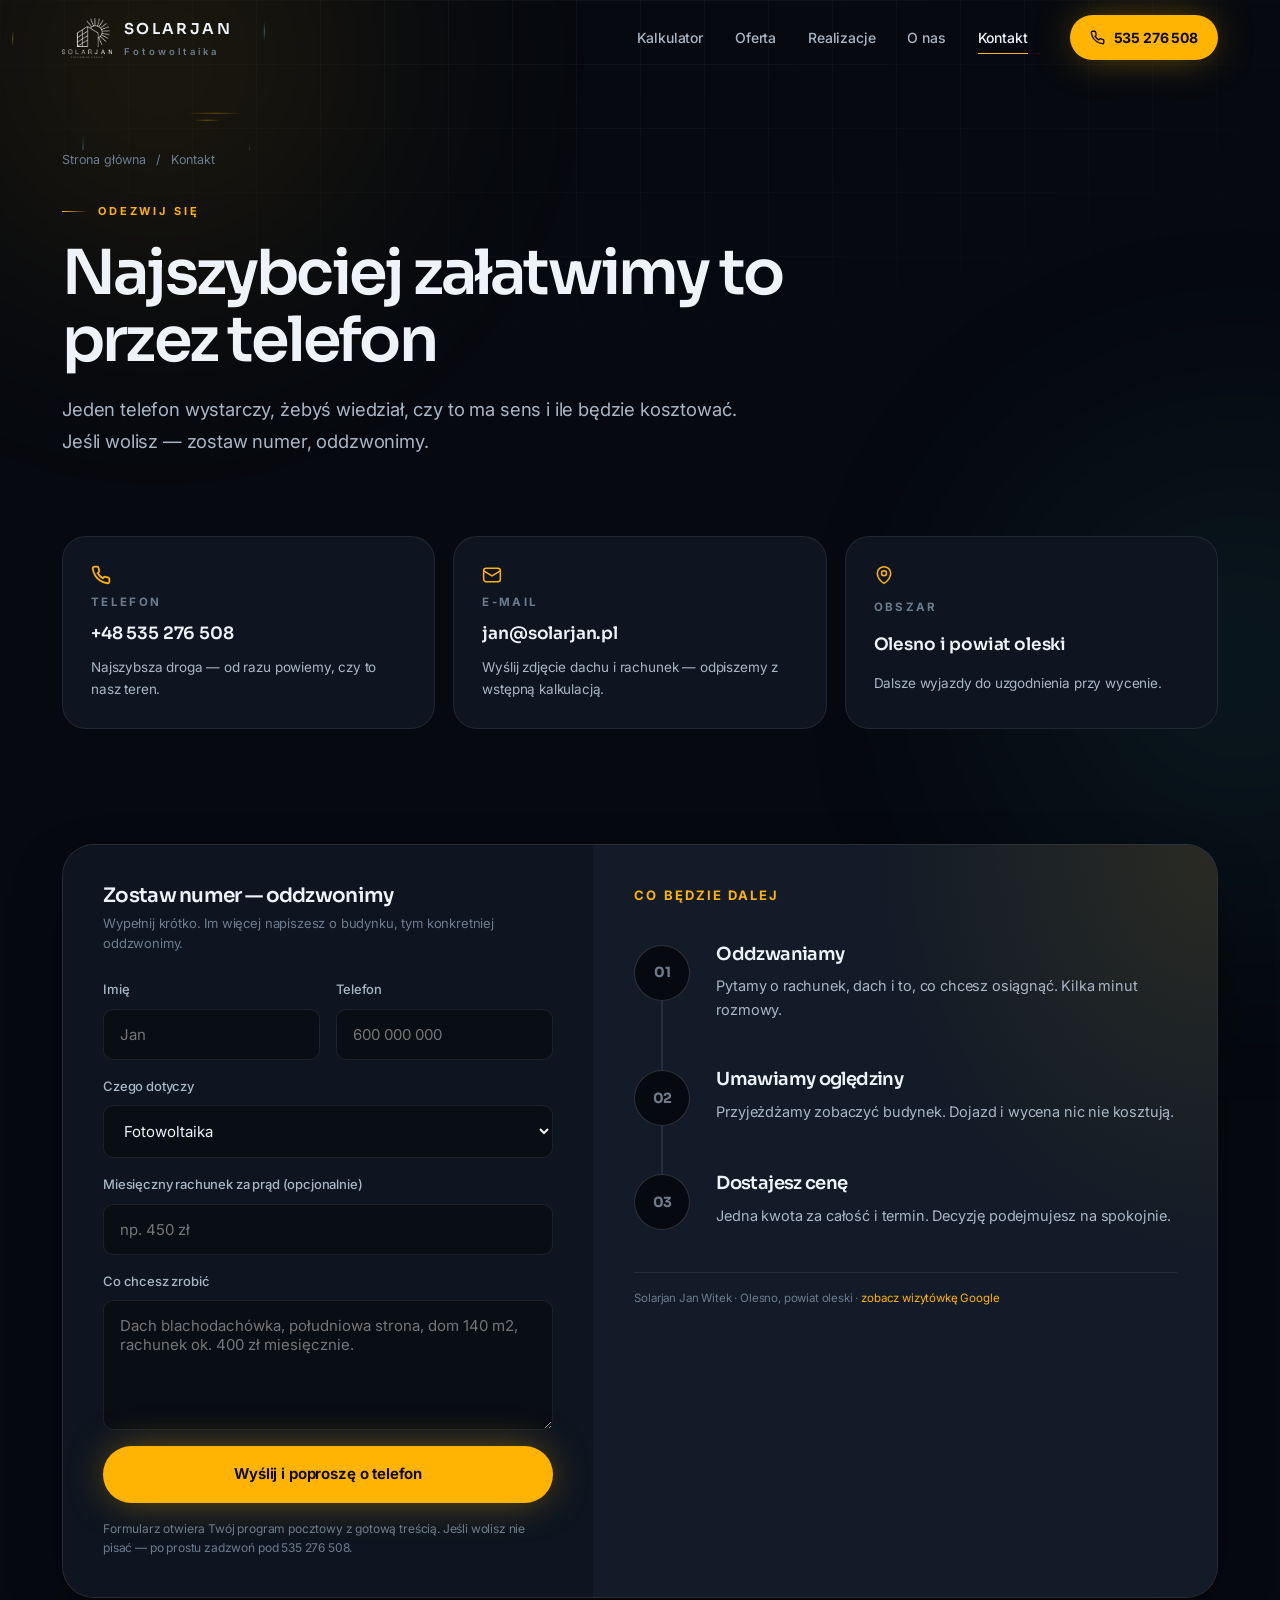
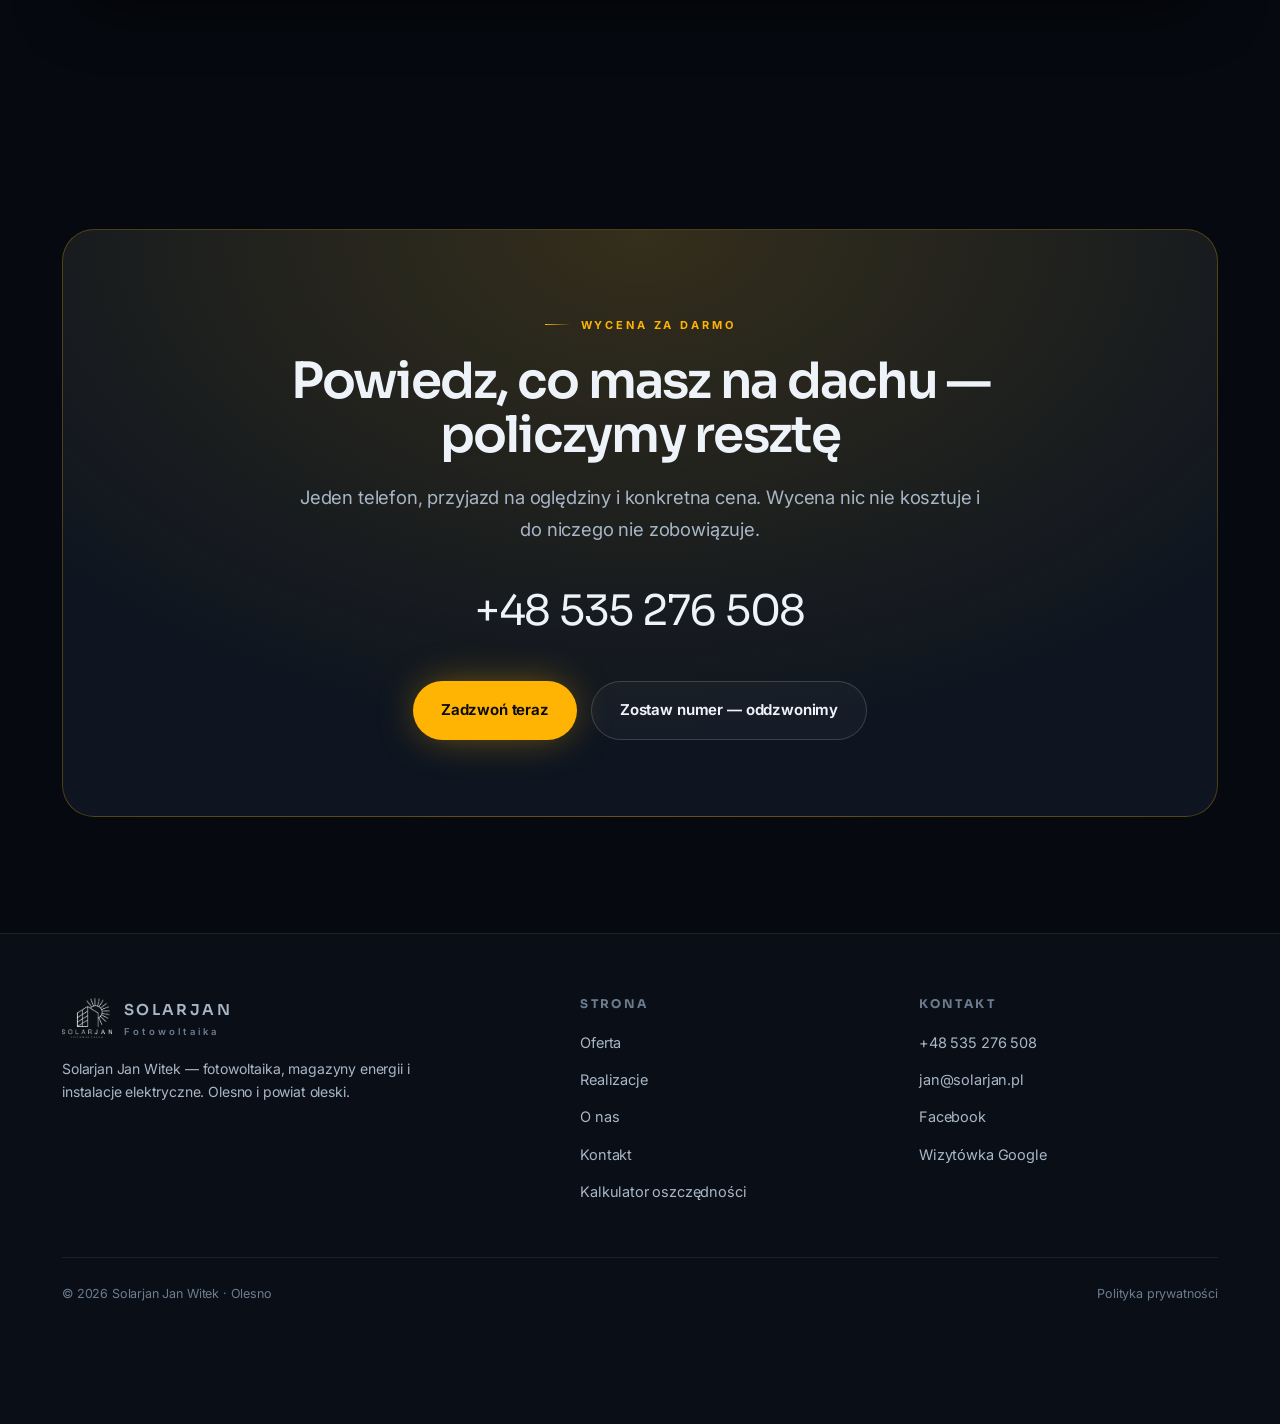
==== commit 9d22a32b: "Demo v2: ciemny tech-premium, loading z logo, przepływy prądu, kalkulator - preloader: logo klienta " ====
--- a/kontakt.html
+++ b/kontakt.html
@@ -1,118 +1,177 @@
 <!DOCTYPE html>
 <html lang="pl">
 <head>
-<meta charset="UTF-8">
-<meta name="viewport" content="width=device-width, initial-scale=1.0">
-<title>Kontakt - Solarjan Jan Witek</title>
-<meta name="description" content="Kontakt Solarjan Jan Witek - Olesno, opolskie">
-<link rel="canonical" href="https://kris20032.github.io/solarjan-jan-witek/kontakt.html">
-<meta name="robots" content="noindex, nofollow">
-<meta property="og:type" content="website">
-<meta property="og:locale" content="pl_PL">
-<meta property="og:site_name" content="Solarjan Jan Witek">
-<meta property="og:title" content="Kontakt - Solarjan Jan Witek">
-<meta property="og:description" content="Kontakt Solarjan Jan Witek - Olesno, opolskie">
-<meta property="og:url" content="https://kris20032.github.io/solarjan-jan-witek/kontakt.html">
-<meta property="og:image" content="https://kris20032.github.io/solarjan-jan-witek/img/og.jpg">
-<meta property="og:image:width" content="1200">
-<meta property="og:image:height" content="630">
-<meta name="twitter:card" content="summary_large_image">
+<meta charset="utf-8">
+<meta name="viewport" content="width=device-width,initial-scale=1">
+<title>Kontakt &mdash; Solarjan Jan Witek | Olesno, 535 276 508</title>
+<meta name="description" content="Zadzwon: 535 276 508 albo zostaw numer - oddzwonimy. Fotowoltaika, magazyny energii i elektryka. Olesno i powiat oleski.">
+<meta name="theme-color" content="#06090F">
+<link rel="icon" href="img/logo.png">
 <link rel="preconnect" href="https://fonts.googleapis.com">
 <link rel="preconnect" href="https://fonts.gstatic.com" crossorigin>
-<link href="https://fonts.googleapis.com/css2?family=Sora:wght@600;700;800&family=Manrope:wght@400;500;600&display=swap" rel="stylesheet">
-<link rel="stylesheet" href="assets/styles.css?v=295d6cc1">
+<link href="https://fonts.googleapis.com/css2?family=Sora:wght@400;600;700&family=Inter:wght@400;500;600;700&display=swap" rel="stylesheet">
+<link rel="stylesheet" href="assets/styles.css">
 </head>
 <body>
 
+<div class="bg-grid" aria-hidden="true"></div>
+<canvas id="grid-canvas" aria-hidden="true"></canvas>
+<div class="aura aura--a" aria-hidden="true"></div>
+<div class="aura aura--b" aria-hidden="true"></div>
+
 <header class="nav">
-  <div class="wrap nav-inner">
-    <a class="brand brand-has-logo" href="index.html"><img class="brand-logo" src="img/logo.png" alt="Solarjan Jan Witek" width="2012" height="1615" decoding="async"></a>
-    <nav class="nav-links">
+  <div class="wrap">
+    <a class="brand" href="index.html" aria-label="Solarjan Jan Witek - strona glowna">
+      <img src="img/logo.png" alt="Solarjan" width="60" height="40">
+      <span><b>Solarjan</b><small>Fotowoltaika</small></span>
+    </a>
+    <nav class="nav-links" id="menu">
+      <a href="index.html#kalkulator">Kalkulator</a>
       <a href="oferta.html">Oferta</a>
       <a href="realizacje.html">Realizacje</a>
-      <a href="o-nas.html">O nas</a>
-      <a href="kontakt.html" class="active" aria-current="page">Kontakt</a>
-      <a href="tel:+48535276508" class="btn btn-accent">Zadzwoń +48 535 276 508</a>
+      <a href="o-nas.html">O nas</a>
+      <a href="kontakt.html" aria-current="page">Kontakt</a>
     </nav>
-    <button class="nav-toggle" aria-label="Menu"><span></span><span></span><span></span></button>
+    <a class="nav-tel" href="tel:+48535276508"><svg width="15" height="15" viewBox="0 0 24 24" fill="none" stroke="currentColor" stroke-width="2.2" stroke-linecap="round"><path d="M22 16.9v3a2 2 0 0 1-2.2 2 19.8 19.8 0 0 1-8.6-3.1 19.5 19.5 0 0 1-6-6A19.8 19.8 0 0 1 2.1 4.2 2 2 0 0 1 4.1 2h3a2 2 0 0 1 2 1.7c.1 1 .4 1.9.7 2.8a2 2 0 0 1-.4 2.1L8.1 9.9a16 16 0 0 0 6 6l1.3-1.3a2 2 0 0 1 2.1-.4c.9.3 1.8.6 2.8.7a2 2 0 0 1 1.7 2z"/></svg> 535 276 508</a>
+    <button class="burger" aria-label="Menu" aria-expanded="false" aria-controls="menu"><span></span></button>
   </div>
 </header>
 
 <main>
-<section class="pagehead">
-  <img src="img/g9.jpg" alt="Solarjan Jan Witek - Zapytaj o wycenę" width="1600" height="1067" decoding="async">
+
+<section class="phead">
   <div class="wrap">
-    <span class="eyebrow">Kontakt</span>
-    <h1>Zapytaj o wycenę</h1>
-    <p>Odpowiemy na pytania i przygotujemy wycenę.</p>
+    <div class="crumbs"><a href="index.html">Strona g&#322;&#243;wna</a> <span>/</span> <span>Kontakt</span></div>
+    <span class="eyebrow">Odezwij si&#281;</span>
+    <h1>Najszybciej za&#322;atwimy to przez telefon</h1>
+    <p class="lead">Jeden telefon wystarczy, &#380;eby&#347; wiedzia&#322;, czy to ma sens i ile b&#281;dzie kosztowa&#263;. Je&#347;li wolisz &mdash; zostaw numer, oddzwonimy.</p>
   </div>
 </section>
-<section>
-  <div class="wrap contact-grid">
-    <div class="reveal">
-      <span class="eyebrow">Dane kontaktowe</span>
-      <h2 style="margin:var(--space-4) 0 var(--space-6)">Solarjan Jan Witek</h2>
-      <div class="info-list">
-        <div class="info-row"><div class="ic"><svg class="ico-tel" width="16" height="16" viewBox="0 0 24 24" fill="none" aria-hidden="true"><path d="M6.6 10.8a15.5 15.5 0 0 0 6.6 6.6l2.2-2.2a1 1 0 0 1 1-.24 11.4 11.4 0 0 0 3.6.58 1 1 0 0 1 1 1V20a1 1 0 0 1-1 1A17 17 0 0 1 3 4a1 1 0 0 1 1-1h3.5a1 1 0 0 1 1 1c0 1.25.2 2.46.58 3.6a1 1 0 0 1-.25 1l-2.23 2.2Z" fill="currentColor"/></svg></div><div><div class="lbl">Telefon</div><a class="val" href="tel:+48535276508">+48 535 276 508</a></div></div>
-        <div class="info-row"><div class="ic"><svg class="ico-mail" width="16" height="16" viewBox="0 0 24 24" fill="none" aria-hidden="true"><rect x="3.2" y="5.5" width="17.6" height="13" rx="1.6" stroke="currentColor" stroke-width="1.6"/><path d="M4 7l8 6 8-6" stroke="currentColor" stroke-width="1.6" stroke-linecap="round" stroke-linejoin="round"/></svg></div><div><div class="lbl">E-mail</div><a class="val" href="mailto:jan@solarjan.pl">jan@solarjan.pl</a></div></div>
-        <div class="info-row"><div class="ic"><svg class="ico-pin" width="16" height="16" viewBox="0 0 24 24" fill="none" aria-hidden="true"><path d="M12 21s7-6.1 7-11.5A7 7 0 0 0 5 9.5C5 14.9 12 21 12 21Z" stroke="currentColor" stroke-width="1.6" fill="none"/><circle cx="12" cy="9.5" r="2.4" fill="currentColor"/></svg></div><div><div class="lbl">Adres</div><div class="val">Olesno, opolskie</div></div></div>
+
+<section style="padding-top:0">
+  <div class="wrap">
+    <div class="contact-grid" data-rv="0">
+      <a class="ct" href="tel:+48535276508">
+        <svg width="20" height="20" viewBox="0 0 24 24" fill="none" stroke="currentColor" stroke-width="2.2" stroke-linecap="round"><path d="M22 16.9v3a2 2 0 0 1-2.2 2 19.8 19.8 0 0 1-8.6-3.1 19.5 19.5 0 0 1-6-6A19.8 19.8 0 0 1 2.1 4.2 2 2 0 0 1 4.1 2h3a2 2 0 0 1 2 1.7c.1 1 .4 1.9.7 2.8a2 2 0 0 1-.4 2.1L8.1 9.9a16 16 0 0 0 6 6l1.3-1.3a2 2 0 0 1 2.1-.4c.9.3 1.8.6 2.8.7a2 2 0 0 1 1.7 2z"/></svg>
+        <small>Telefon</small>
+        <b>+48 535 276 508</b>
+        <span>Najszybsza droga &mdash; od razu powiemy, czy to nasz teren.</span>
+      </a>
+      <a class="ct" href="mailto:jan@solarjan.pl">
+        <svg width="20" height="20" viewBox="0 0 24 24" fill="none" stroke="currentColor" stroke-width="1.8"><rect x="2" y="4" width="20" height="16" rx="3"/><path d="m2 7 10 6 10-6"/></svg>
+        <small>E-mail</small>
+        <b>jan@solarjan.pl</b>
+        <span>Wy&#347;lij zdj&#281;cie dachu i rachunek &mdash; odpiszemy z wst&#281;pn&#261; kalkulacj&#261;.</span>
+      </a>
+      <div class="ct">
+        <svg width="20" height="20" viewBox="0 0 24 24" fill="none" stroke="currentColor" stroke-width="1.8"><path d="M12 22s8-4.5 8-12a8 8 0 1 0-16 0c0 7.5 8 12 8 12z"/><circle cx="12" cy="10" r="3"/></svg>
+        <small>Obszar</small>
+        <b>Olesno i powiat oleski</b>
+        <span>Dalsze wyjazdy do uzgodnienia przy wycenie.</span>
       </div>
-    </div>
-    <div class="reveal">
-      <form class="form" action="https://formsubmit.co/jan@solarjan.pl" method="POST">
-        <input type="hidden" name="_subject" value="Zapytanie ze strony Solarjan Jan Witek">
-        <input type="hidden" name="_captcha" value="false">
-        <input type="hidden" name="_template" value="table">
-        <div class="fld"><label for="name">Imię / firma</label><input id="name" name="name" type="text" placeholder="np. Jan Kowalski" required></div>
-        <div class="fld"><label for="email">E-mail</label><input id="email" name="email" type="email" placeholder="adres@email.pl" required></div>
-        <div class="fld"><label for="phone">Telefon</label><input id="phone" name="phone" type="tel" placeholder="+48 ..."></div>
-        <div class="fld"><label for="msg">Czego dotyczy zapytanie?</label><textarea id="msg" name="message" placeholder="Napisz krótko, w czym możemy pomóc" required></textarea></div>
-        <button type="submit" class="btn btn-accent" style="width:100%;justify-content:center">Wyślij zapytanie <span class="arr">→</span></button>
-        <p class="note">Wiadomość trafi bezpośrednio do nas. Można też zadzwonić: +48 535 276 508.</p>
-      </form>
     </div>
   </div>
 </section>
+
 <section style="padding-top:0">
-  <div class="wrap reveal">
-    <iframe class="map" title="Solarjan Jan Witek - Olesno" src="https://maps.google.com/maps?q=50.8746862%2C18.414472&z=15&output=embed" loading="lazy" referrerpolicy="no-referrer-when-downgrade"></iframe>
+  <div class="wrap">
+    <div class="calc" data-rv="0">
+      <div class="calc-in">
+        <h3>Zostaw numer &mdash; oddzwonimy</h3>
+        <p class="calc-note">Wype&#322;nij kr&#243;tko. Im wi&#281;cej napiszesz o budynku, tym konkretniej oddzwonimy.</p>
+        <form class="form" id="kontakt-form" style="margin-top:26px">
+          <div class="form-row">
+            <label>Imi&#281;<input type="text" name="imie" required placeholder="Jan"></label>
+            <label>Telefon<input type="tel" name="tel" required placeholder="600 000 000"></label>
+          </div>
+          <label>Czego dotyczy
+            <select name="zakres">
+              <option>Fotowoltaika</option>
+              <option>Magazyn energii</option>
+              <option>Instalacja elektryczna</option>
+              <option>Pomiary i protok&#243;&#322;</option>
+              <option>Monitoring</option>
+              <option>&#346;wiat&#322;ow&#243;d</option>
+            </select>
+          </label>
+          <label>Miesi&#281;czny rachunek za pr&#261;d (opcjonalnie)<input type="text" name="rachunek" placeholder="np. 450 z&#322;"></label>
+          <label>Co chcesz zrobi&#263;<textarea name="wiadomosc" placeholder="Dach blachodach&#243;wka, po&#322;udniowa strona, dom 140 m2, rachunek ok. 400 z&#322; miesi&#281;cznie."></textarea></label>
+          <button class="btn btn--pri btn--block" type="submit">Wy&#347;lij i poprosz&#281; o telefon</button>
+          <p class="form-note">Formularz otwiera Tw&#243;j program pocztowy z gotow&#261; tre&#347;ci&#261;. Je&#347;li wolisz nie pisa&#263; &mdash; po prostu zadzwo&#324; pod 535 276 508.</p>
+        </form>
+        <p id="form-ok" hidden class="form-note" style="color:var(--amber)">Otwieramy program pocztowy z Twoj&#261; wiadomo&#347;ci&#261;.</p>
+      </div>
+      <div class="calc-out">
+        <div class="calc-hero-lbl">Co b&#281;dzie dalej</div>
+        <div class="steps" style="margin-top:8px">
+          <div class="step lit"><div class="step-no">01</div><div><h3 style="font-size:18px">Oddzwaniamy</h3><p style="font-size:14.5px">Pytamy o rachunek, dach i to, co chcesz osi&#261;gn&#261;&#263;. Kilka minut rozmowy.</p></div></div>
+          <div class="step lit"><div class="step-no">02</div><div><h3 style="font-size:18px">Umawiamy ogl&#281;dziny</h3><p style="font-size:14.5px">Przyje&#380;d&#380;amy zobaczy&#263; budynek. Dojazd i wycena nic nie kosztuj&#261;.</p></div></div>
+          <div class="step lit"><div class="step-no">03</div><div><h3 style="font-size:18px">Dostajesz cen&#281;</h3><p style="font-size:14.5px">Jedna kwota za ca&#322;o&#347;&#263; i termin. Decyzj&#281; podejmujesz na spokojnie.</p></div></div>
+        </div>
+        <p class="calc-foot">Solarjan Jan Witek &middot; Olesno, powiat oleski &middot; <a href="https://www.google.com/maps/place/Solarjan+Jan+Witek/@50.8746862,18.414472,4638m/data=!3m1!1e3" target="_blank" rel="noopener" style="color:var(--amber)">zobacz wizyt&#243;wk&#281; Google</a></p>
+      </div>
+    </div>
   </div>
 </section>
+
+<section>
+  <div class="wrap">
+    <div class="cta-final" data-rv="0">
+      <span class="eyebrow" style="justify-content:center">Wycena za darmo</span>
+      <h2>Powiedz, co masz na dachu &mdash; policzymy resztę</h2>
+      <p class="lead">Jeden telefon, przyjazd na ogl&#281;dziny i konkretna cena. Wycena nic nie kosztuje i do niczego nie zobowi&#261;zuje.</p>
+      <a class="cta-tel" href="tel:+48535276508">+48 535 276 508</a>
+      <div class="cta-final-btns">
+        <a class="btn btn--pri" href="tel:+48535276508">Zadzwo&#324; teraz</a>
+        <a class="btn btn--ghost" href="kontakt.html">Zostaw numer &mdash; oddzwonimy</a>
+      </div>
+    </div>
+  </div>
+</section>
+
 </main>
 
 <footer>
   <div class="wrap">
-    <div class="foot-grid">
-      <div class="foot-brand">
-        <div class="name">Solarjan Jan Witek</div>
-        <p>Montujemy panele na dachu i na gruncie, dokładamy magazyn energii i wpinamy całość w instalację budynku.</p>
+    <div class="foot">
+      <div>
+        <a class="brand" href="index.html">
+          <img src="img/logo.png" alt="Solarjan" width="60" height="40">
+          <span><b>Solarjan</b><small>Fotowoltaika</small></span>
+        </a>
+        <p>Solarjan Jan Witek &mdash; fotowoltaika, magazyny energii i instalacje elektryczne. Olesno i powiat oleski.</p>
       </div>
-      <div class="foot-col">
-        <h4>Nawigacja</h4>
-        <a href="oferta.html">Oferta</a>
-        <a href="realizacje.html">Realizacje</a>
-        <a href="o-nas.html">O nas</a>
-        <a href="kontakt.html">Kontakt</a>
+      <div>
+        <h4>Strona</h4>
+        <ul>
+          <li><a href="oferta.html">Oferta</a></li>
+          <li><a href="realizacje.html">Realizacje</a></li>
+          <li><a href="o-nas.html">O nas</a></li>
+          <li><a href="kontakt.html">Kontakt</a></li>
+          <li><a href="index.html#kalkulator">Kalkulator oszcz&#281;dno&#347;ci</a></li>
+        </ul>
       </div>
-      <div class="foot-col">
+      <div>
         <h4>Kontakt</h4>
-        <a href="tel:+48535276508">+48 535 276 508</a>
-        <a href="mailto:jan@solarjan.pl">jan@solarjan.pl</a>
-        <p>Olesno, opolskie</p>
-      <div class="foot-soc">
-        <a class="soc" href="https://www.facebook.com/p/Solarjan-Jan-Witek-100083001147476/" target="_blank" rel="noopener" aria-label="Facebook - Solarjan Jan Witek"><svg viewBox="0 0 24 24" aria-hidden="true" focusable="false"><path d="M9.101 23.691v-7.98H6.627v-3.667h2.474v-1.58c0-4.085 1.848-5.978 5.858-5.978.401 0 .955.042 1.468.103a8.68 8.68 0 0 1 1.141.195v3.325a8.623 8.623 0 0 0-.653-.036 26.805 26.805 0 0 0-.733-.009c-.707 0-1.259.096-1.675.309a1.686 1.686 0 0 0-.679.622c-.258.42-.374.995-.374 1.752v1.297h3.919l-.386 2.103-.287 1.564h-3.246v8.245C19.396 23.238 24 18.179 24 12.044c0-6.627-5.373-12-12-12s-12 5.373-12 12c0 5.628 3.874 10.35 9.101 11.647Z" fill="currentColor"/></svg></a>
-        <a class="soc" href="https://www.google.com/maps/place/Solarjan+Jan+Witek/@50.8746862,18.414472,4638m/data=!3m1!1e3!4m6!3m5!1s0x6fb334b5c54884ab:0x35dd14c9100cd678!8m2!3d50.8760019!4d18.4130481!16s%2Fg%2F11ssd45byc" target="_blank" rel="noopener" aria-label="Google - Solarjan Jan Witek"><svg viewBox="0 0 24 24" aria-hidden="true" focusable="false"><path d="M12.48 10.92v3.28h7.84c-.24 1.84-.853 3.187-1.787 4.133-1.147 1.147-2.933 2.4-6.053 2.4-4.827 0-8.6-3.893-8.6-8.72s3.773-8.72 8.6-8.72c2.6 0 4.507 1.027 5.907 2.347l2.307-2.307C18.747 1.44 16.133 0 12.48 0 5.867 0 .307 5.387.307 12s5.56 12 12.173 12c3.573 0 6.267-1.173 8.373-3.36 2.16-2.16 2.84-5.213 2.84-7.667 0-.76-.053-1.467-.173-2.053H12.48z" fill="currentColor"/></svg></a>
-      </div>
+        <ul>
+          <li><a href="tel:+48535276508">+48 535 276 508</a></li>
+          <li><a href="mailto:jan@solarjan.pl">jan@solarjan.pl</a></li>
+          <li><a href="https://www.facebook.com/p/Solarjan-Jan-Witek-100083001147476/" target="_blank" rel="noopener">Facebook</a></li>
+          <li><a href="https://www.google.com/maps/place/Solarjan+Jan+Witek/@50.8746862,18.414472,4638m/data=!3m1!1e3" target="_blank" rel="noopener">Wizyt&#243;wka Google</a></li>
+        </ul>
       </div>
     </div>
-    <div class="foot-bot">
-      <span>© 2026 Solarjan Jan Witek</span>
-      <span>Projekt strony: <a class="foot-credit" href="https://impulseo.pl" target="_blank" rel="noopener">Impulseo</a></span>
+    <div class="foot-btm">
+      <span>&copy; <span class="year">2026</span> Solarjan Jan Witek &middot; Olesno</span>
+      <span><a href="polityka-prywatnosci.html">Polityka prywatno&#347;ci</a></span>
     </div>
   </div>
 </footer>
-<div class="sticky-call"><a class="sc-call" href="tel:+48535276508"><svg class="ico-tel" width="16" height="16" viewBox="0 0 24 24" fill="none" aria-hidden="true"><path d="M6.6 10.8a15.5 15.5 0 0 0 6.6 6.6l2.2-2.2a1 1 0 0 1 1-.24 11.4 11.4 0 0 0 3.6.58 1 1 0 0 1 1 1V20a1 1 0 0 1-1 1A17 17 0 0 1 3 4a1 1 0 0 1 1-1h3.5a1 1 0 0 1 1 1c0 1.25.2 2.46.58 3.6a1 1 0 0 1-.25 1l-2.23 2.2Z" fill="currentColor"/></svg> Zadzwoń</a><a class="sc-quote" href="kontakt.html">Zadzwoń po wycenę</a></div>
-<div class="demo-wazne" data-do="2026-09-18" data-cykl="3" hidden><svg class="dw-ico" width="13" height="13" viewBox="0 0 24 24" fill="none" aria-hidden="true"><circle cx="12" cy="12" r="8.6" stroke="currentColor" stroke-width="1.8"/><path d="M12 7.2V12l3.3 2" stroke="currentColor" stroke-width="1.8" stroke-linecap="round"/></svg><span class="dw-txt"></span></div>
+
+<div class="callbar">
+  <a href="tel:+48535276508"><span class="btn btn--pri btn--block">Zadzwo&#324;</span></a>
+  <a href="kontakt.html"><span class="btn btn--ghost btn--block">Napisz</span></a>
+</div>
 
 <script src="assets/main.js"></script>
 </body>
--- a/assets/styles.css
+++ b/assets/styles.css
@@ -1,1854 +1,536 @@
-/* ============================================================
-   STOLBASZ — premium, architektoniczny B2B fit-out
-   Jasna paleta, zero brązu. System wg premium-web-craft.
-   Projekt strony: Impulseo (impulseo.pl)
-   ============================================================ */
+/* ==========================================================================
+   SOLARJAN — Fotowoltaika i instalacje elektryczne, Olesno
+   Design system: "night grid" — grafit + bursztyn energii + elektryczny cyan
+   ========================================================================== */
 
 :root{
-  /* PALETA — jasna, architektoniczna, chłodna */
-  --paper:#f5f7fa;          /* główne tło */
-  --paper-2:#e7edf3;        /* sekcje alternatywne (chłodny jasny szary) */
-  --paper-3:#e7edf3;        /* delikatne wypełnienia */
-  --ink:#142231;            /* tekst główny — chłodny grafit */
-  --ink-soft:#2c3e52;       /* nagłówki drugorzędne */
-  --muted:#697785;          /* tekst poboczny */
-  --line:rgba(20,34,49,.12);/* hairline */
-  --accent:#e8a00c;         /* stonowany petrol-slate — jedyny akcent */
-  --accent-d:#c47f06;
-  --accent-soft:rgba(232,160,12,.10);
-  --dark:#142231;           /* sekcje ciemne (stopka/CTA) */
-
-  /* HOVER ZDJĘĆ — JEDEN standard dla całego silnika (decyzja K. 04.08.2026, artefakt z wariantami).
-     AKTUALNE (K.+Szymon 09.08.2026, wybór z artefaktu 6 wariantów): zoom 1.05 przy 1.4s -
-     przy tak długim czasie mocniejszy kadr NIE skacze, tylko „oddycha". Poprzedni standard
-     (1.02 / .55s z 04.08) odbierany jako dynamiczny i szybki.
-     Spoczynek lekko przygaszony, ale TYLKO tam, gdzie jest mysz (@media hover:hover) —
-     na telefonie zdjęcia zostają w pełnej jasności. */
-  --img-zoom:1.05;                   /* K.+Szymon 09.08: wariant F z artefaktu porównawczego */
-  --img-rest:brightness(.95) saturate(.99);
-  --img-hot:brightness(1.06) saturate(1.05);
-  --img-dur:1.4s;                    /* K.+Szymon 09.08 (wariant F): powoli = elegancko */
-  --img-ease:cubic-bezier(.16,.84,.44,1);  /* miękki ogon, efekt „oddychania" */
-
-  /* ODSTĘPY — skala 4/8 */
-  --space-1:4px; --space-2:8px; --space-3:12px; --space-4:16px; --space-5:24px;
-  --space-6:32px; --space-7:48px; --space-8:64px; --space-9:96px; --space-10:128px;
-
-  /* TYPOGRAFIA — fluid clamp() (skala podbita 16.07.2026: większe, czytelniejsze litery — uwaga Adama) */
-  --text-sm:clamp(.9rem,.87rem + .12vw,1rem);
-  --text-base:clamp(1.08rem,1.04rem + .18vw,1.2rem);
-  --text-lg:clamp(1.24rem,1.15rem + .34vw,1.44rem);
-  --text-h3:clamp(1.34rem,1.22rem + .55vw,1.66rem);
-  --text-h2:clamp(2.1rem,1.66rem + 2.1vw,3.1rem);
-  --text-h1:clamp(2.9rem,2.1rem + 4vw,5.1rem);
-
-  /* PROMIENIE — architektoniczne, raczej ostre */
-  --r-sm:3px; --r-md:6px; --r-lg:10px;
-
-  /* RUCH */
-  --ease:cubic-bezier(.25,.46,.45,.94); --dur:.24s;
-
-  /* CIENIE — miękkie, warstwowe */
-  --sh-sm:0 1px 2px rgba(16,24,32,.04), 0 2px 8px rgba(16,24,32,.05);
-  --sh-md:0 2px 6px rgba(16,24,32,.05), 0 12px 28px -8px rgba(16,24,32,.12);
-  --sh-lg:0 6px 14px rgba(16,24,32,.07), 0 26px 56px -18px rgba(16,24,32,.22);
-
-  --hairline:1px solid var(--line);
-
-  --font-display:'Sora','Manrope',sans-serif;
-  --font-body:'Manrope',sans-serif;
-}
-
-*{box-sizing:border-box;margin:0;padding:0}
-html{scroll-behavior:smooth}
+  --bg:#06090F;
+  --bg-2:#0A0F17;
+  --surface:#0E1520;
+  --surface-2:#121B27;
+  --line:rgba(255,255,255,.08);
+  --line-strong:rgba(255,255,255,.16);
+
+  --amber:#FFB302;
+  --amber-soft:#FFD666;
+  --amber-dim:rgba(255,179,2,.14);
+  --volt:#4DE1FF;
+  --volt-dim:rgba(77,225,255,.14);
+
+  --txt:#EEF3F9;
+  --txt-2:#A8B6C6;
+  --txt-3:#6C7C8E;
+
+  --r-sm:10px; --r:16px; --r-lg:24px; --r-xl:32px;
+  --shadow:0 24px 70px -28px rgba(0,0,0,.9);
+  --glow-amber:0 0 40px -8px rgba(255,179,2,.55);
+  --maxw:1200px;
+  --nav-h:76px;
+
+  --ease:cubic-bezier(.22,1,.36,1);
+  --ease-in-out:cubic-bezier(.65,0,.35,1);
+}
+
+*,*::before,*::after{box-sizing:border-box}
+html{scroll-behavior:smooth;-webkit-text-size-adjust:100%;overflow-x:hidden}
 body{
-  font-family:var(--font-body);
-  font-size:var(--text-base);
-  line-height:1.65;
-  color:var(--ink);
-  background:var(--paper);
+  margin:0;background:var(--bg);color:var(--txt);
+  font-family:'Inter',system-ui,-apple-system,'Segoe UI',Roboto,Arial,sans-serif;
+  font-size:16px;line-height:1.65;letter-spacing:-.01em;
+  overflow-x:hidden;
   -webkit-font-smoothing:antialiased;
-  text-rendering:optimizeLegibility;
-}
-img{max-width:100%;height:auto;display:block}  /* height:auto = width/height z atrybutów trzyma proporcje (TOP#12) */
+}
+body.is-loading{overflow:hidden;height:100vh}
+img{max-width:100%;display:block}
 a{color:inherit;text-decoration:none}
-
-.wrap{width:min(92%,1180px);margin-inline:auto}
-section{padding-block:clamp(52px,6.5vw,96px)}
-
-h1,h2,h3{font-family:var(--font-display);font-weight:700;line-height:1.08;letter-spacing:-.02em;color:var(--ink)}
-h1{font-size:var(--text-h1);letter-spacing:-.035em}
-h2{font-size:var(--text-h2);letter-spacing:-.025em}
-h3{font-size:var(--text-h3)}
-/* MIARA — długość wiersza. WCAG 2.2 SC 1.4.8: max 80 znaków; Butterick: 45–90.
-   68ch daje realnie 72–78 znaków polskiego tekstu, czyli z zapasem pod granicą.
-   Wcześniej limit miał TYLKO <p> — <li>, <blockquote> i <dd> nie miały żadnego,
-   i to jedyny powód, dla którego 23 bloki na dwóch oddanych stronach jadą po
-   83–106 znaków w wierszu (pomiar 07.08.2026, bramka `miara`).
-   ⚠️ Listy i definicje ograniczamy TYLKO bez klasy: `ul`/`ol` z klasą to u nas
-   układ (siatki kafli, menu), a nie tekst ciągły — tam miarę wyznacza układ. */
-/* 60ch, nie 68ch (K. 10.08): po zmianie fontów na węższe kroje (DM Sans i spółka)
-   w 68ch mieściło się ~90 znaków - bramka pikselowa słusznie zgłaszała przekroczenie
-   granicy 80. Pomiar na żywej przeglądarce: 60ch = 90 znaków, 53ch = ~78 znaków, czyli normę WCAG 1.4.8. */
-:root{ --miara:53ch }
-p{max-width:min(100%,var(--miara))}
-blockquote,
-ul:not([class])>li, ol:not([class])>li,
-dl:not([class])>dd{max-width:min(100%,var(--miara))}
-
-/* ⚠️ Świadomie BEZ wyjątku `.tile p,.card p,.svc p{max-width:none}`, choć nasuwa się sam:
-   te akapity BYŁY już ograniczone (stare `p{max-width:65ch}`), więc „wyjątek" nie odblokowałby
-   niczego nowego — tylko ROZLUŹNIŁ stan sprzed zmiany na wszystkich demach naraz.
-   `figcaption` żadna z reguł wyżej nie dotyczy, więc też nie potrzebuje zwolnienia. */
-
-/* ŁAMANIE. `balance` wyrównuje długości wierszy w nagłówku, `pretty` pilnuje ostatniego
-   wiersza akapitu, żeby nie został w nim jeden wyraz. Obsługiwane od Chrome 117 /
-   Safari 17.5; starsze przeglądarki po prostu ignorują tę własność.
-   `text-wrap:pretty` nie występowało dotąd ANI RAZ w silniku ani w repo klientów. */
-h1,h2,h3,.lead,.lede{text-wrap:balance}
-p,li,blockquote,dd{text-wrap:pretty}
-
-.eyebrow{
-  font-family:var(--font-body);
-  font-size:var(--text-sm);
-  font-weight:600;
-  letter-spacing:.18em;
-  text-transform:uppercase;
-  color:var(--accent);
-  display:inline-flex;align-items:center;gap:var(--space-3);
-}
-/* flex:none + margin-top = kreska trzyma się PIERWSZEJ linii. Wcześniej align-items:center
-   centrowało ją względem całego bloku i przy zawinięciu (długi kicker typu
-   „…WNĘTRZ · LESZNO · OD 2019") druga linia lądowała z brzydkim wcięciem. */
-.eyebrow{align-items:flex-start}
-.eyebrow>*,.eyebrow{text-wrap:balance}   /* dlugi kicker lamal sie na sierote typu samo „2019" w drugiej linii */
-.eyebrow::before{content:"";width:28px;height:1px;background:var(--accent);display:inline-block;flex:none;margin-top:.62em}
-
-.muted{color:var(--muted)}
-.lead{font-size:var(--text-lg);line-height:1.55;color:var(--ink-soft);max-width:50ch}
-
-/* ---------- BUTTONS ---------- */
-.btn{
-  display:inline-flex;align-items:center;gap:var(--space-2);
-  font-weight:600;font-size:var(--text-sm);letter-spacing:.02em;
-  padding:var(--space-4) var(--space-6);
-  border-radius:var(--r-sm);
-  transition:transform var(--dur) var(--ease),box-shadow var(--dur) var(--ease),background var(--dur) var(--ease);
-  cursor:pointer;border:1px solid transparent;
-}
-.btn-accent{background:var(--accent);color:#fff;box-shadow:var(--sh-sm)}
-.btn-accent:hover{background:var(--accent-d);transform:translateY(-2px);box-shadow:var(--sh-md)}
-.btn-accent:active{transform:translateY(0);box-shadow:var(--sh-sm)}
-.btn-ghost{background:transparent;color:var(--ink);border-color:var(--line)}
-.btn-ghost:hover{border-color:var(--accent);color:var(--accent);transform:translateY(-2px)}
-.btn-light{background:#fff;color:var(--ink);box-shadow:var(--sh-sm)}
-.btn-light:hover{transform:translateY(-2px);box-shadow:var(--sh-md)}
-.btn .arr{transition:transform var(--dur) var(--ease)}
-.btn:hover .arr{transform:translateX(4px)}
-
-/* ---------- NAV ---------- */
-.nav{
-  position:sticky;top:0;z-index:50;
-  background:color-mix(in srgb,var(--paper) 88%,transparent);
-  backdrop-filter:saturate(140%) blur(10px);
-  border-bottom:var(--hairline);
-}
-.nav-inner{display:flex;align-items:center;justify-content:space-between;gap:var(--space-5);height:72px}
-/* ANTY-NACHODZENIE (K. 05.08.2026): długa nazwa firmy + przycisk z pełnym numerem nie mieściły się w pasku
-   i flex ściskał linki PONIŻEJ ich treści - "Kontakt" wchodził na ramkę "Zadzwoń +48 ...". Teraz ustępuje
-   nazwa marki (skrót wielokropkiem), a menu i przycisk nigdy się nie kurczą ani nie zachodzą na siebie. */
-.brand{display:flex;flex-direction:column;line-height:1;min-width:0;flex:0 1 auto}
-.brand .name{font-family:var(--font-display);font-weight:800;font-size:1.35rem;letter-spacing:.04em;white-space:nowrap;overflow:hidden;text-overflow:ellipsis}
-.brand .sub{font-size:.62rem;letter-spacing:.34em;text-transform:uppercase;color:var(--muted);margin-top:5px;white-space:nowrap;overflow:hidden;text-overflow:ellipsis}
-.nav-links{display:flex;align-items:center;gap:var(--space-6);flex:0 0 auto}
-.nav-links a{font-size:var(--text-sm);font-weight:500;color:var(--ink-soft);position:relative;padding-block:4px;white-space:nowrap;transition:color var(--dur) var(--ease)}
-.nav-links a::after{content:"";position:absolute;left:0;bottom:0;width:0;height:1.5px;background:var(--accent);transition:width var(--dur) var(--ease)}
-.nav-links a:hover,.nav-links a.active{color:var(--ink)}
-.nav-links a:hover::after,.nav-links a.active::after{width:100%}
-.nav-links .btn{padding:var(--space-2) var(--space-5)}
-/* przyciski w nav: właściwy kolor (przebij .nav-links a) + bez podkreślenia */
-.nav-links a.btn-accent{color:#fff}
-.nav-links a.btn-ghost,.nav-links a.btn-light{color:var(--ink)}
-/* CTA w pasku: NIE podkreślenie spod linków menu, ale ten sam przelatujący błysk,
-   co na wszystkich innych przyciskach (zgłoszenie K. 13.08.2026 - „na hero jest efekt
-   światła przechodzącego przez przycisk, na navbarze go nie ma, a mają być identyczne").
-   Reguła `.nav-links a::after` jest silniejsza od `.btn::after`, więc trzeba jej
-   geometrię wyzerować i wpisać połysk z nazwy - samo `display:none` gasiło efekt. */
-.nav-links a.btn::after{
-  display:block;content:"";position:absolute;inset:0;z-index:-1;pointer-events:none;
-  width:auto;height:auto;border-radius:inherit;   /* kasuje geometrię podkreślenia (width:0;height:1.5px) */
-  background:linear-gradient(100deg,transparent 32%,rgba(255,255,255,.20) 50%,transparent 68%);
-  translate:-120% 0}
-@media (prefers-reduced-motion:no-preference){
-  .nav-links a.btn:hover::after{translate:120% 0;transition:translate .75s var(--mt-ease,cubic-bezier(.16,.84,.44,1))}
-}
-.nav-toggle{display:none;background:none;border:none;cursor:pointer;flex-direction:column;gap:5px;padding:8px}
-.nav-toggle span{width:24px;height:2px;background:var(--ink);transition:var(--dur)}
-/* Ciasny zakres MIĘDZY menu mobilnym a pełnym pulpitem: zbijamy odstępy i nazwę marki,
-   żeby wszystko zmieściło się naturalnie, zanim w ogóle dojdzie do skracania wielokropkiem. */
-@media(max-width:1280px) and (min-width:921px){
-  .nav-links{gap:var(--space-4)}
-  .nav-links .btn{padding:var(--space-2) var(--space-4)}
-  .brand .name{font-size:1.15rem}
-}
-
-/* ---------- HERO (split) ---------- */
-.hero{position:relative;overflow:hidden;border-bottom:var(--hairline)}
-.hero-grid{display:grid;grid-template-columns:1.05fr .95fr;gap:clamp(24px,4vw,60px);align-items:center;
-  padding-block:clamp(36px,4.5vw,64px)}
-.hero-copy .eyebrow{margin-bottom:var(--space-5)}
-.hero-copy h1{margin-bottom:var(--space-5)}
-.hero-copy .lead{margin-bottom:var(--space-7)}
-.hero-actions{display:flex;flex-wrap:wrap;gap:var(--space-4)}
-.hero-art{position:relative;aspect-ratio:4/3;border-radius:var(--r-lg);overflow:hidden;box-shadow:var(--sh-lg)}
-.hero-art img{width:100%;height:100%;object-fit:cover}
-.hero-art::after{content:"";position:absolute;inset:0;background:linear-gradient(180deg,transparent 55%,rgba(18,24,28,.28))}
-.hero-badge{position:absolute;left:var(--space-5);bottom:var(--space-5);z-index:2;
-  background:rgba(252,252,251,.94);backdrop-filter:blur(4px);
-  border-radius:var(--r-md);padding:var(--space-4) var(--space-5);box-shadow:var(--sh-md);max-width:78%}
-.hero-badge strong{display:block;font-family:var(--font-display);font-size:1rem;letter-spacing:-.01em}
-.hero-badge span{font-size:var(--text-sm);color:var(--muted)}
-
-/* ---------- HERO duży / kinowy (strona główna) ---------- */
-.hero-cine{position:relative;min-height:clamp(560px,82vh,840px);min-height:clamp(560px,82svh,840px);display:flex;align-items:center;overflow:hidden;border-bottom:var(--hairline)}
-.hero-cine>img{position:absolute;inset:0;width:100%;height:100%;object-fit:cover;z-index:0}
-.hero-cine::after{content:"";position:absolute;inset:0;z-index:1;
-  background:linear-gradient(95deg,rgba(13,18,23,.86) 0%,rgba(13,18,23,.64) 32%,rgba(13,18,23,.24) 62%,rgba(13,18,23,.04) 100%)}
-.hero-cine .wrap{position:relative;z-index:2;padding-block:var(--space-8)}
-.hero-cine .hero-copy{max-width:660px}
-.hero-cine .eyebrow{color:#fff;margin-bottom:var(--space-5)}
-.hero-cine .eyebrow::before{background:#fff}
-.hero-cine h1{color:#fff;margin-bottom:var(--space-5);font-size:clamp(2.9rem,2rem + 4.4vw,5.2rem);text-wrap:balance}
-.hero-cine .lead{color:rgba(255,255,255,.92);max-width:48ch;margin-bottom:var(--space-7)}
-.hero-cine .hero-actions{display:flex;flex-wrap:wrap;gap:var(--space-4)}
-/* NISKIE OKNO (laptop z dokiem i paskami przeglądarki ma ~700-780 px wysokości widoku):
-   H1 do 5.2rem + długi lead nie mieściły się i przyciski wypadały POD krawędź ekranu -
-   klient widział stronę bez ani jednego CTA. Skalujemy w dół, zamiast przycinać treść. */
-@media(min-width:821px) and (max-height:820px){
-  .hero-cine{min-height:clamp(520px,94svh,780px)}
-  .hero-cine .wrap{padding-block:var(--space-6)}
-  .hero-cine h1{font-size:clamp(2.2rem,1.5rem + 2.6vw,3.6rem);margin-bottom:var(--space-4)}
-  .hero-cine .eyebrow{margin-bottom:var(--space-4)}
-  .hero-cine .lead{margin-bottom:var(--space-5);max-width:44ch}
-}
-@media(max-width:680px){
-  .hero-cine{min-height:clamp(520px,76vh,640px);min-height:clamp(520px,76svh,640px);align-items:flex-end}
-  .hero-cine::after{background:linear-gradient(0deg,rgba(13,18,23,.9) 6%,rgba(13,18,23,.45) 55%,rgba(13,18,23,.25) 100%)}
-  .hero-cine .wrap{padding-bottom:var(--space-9)}
-  /* TELEFON (~90% oglądających): lead potrafił zająć 8 linii i zepchnąć CTA poza pierwszy ekran.
-     Zwężamy interlinię i skalę - treści nie ucinamy, bo to ona sprzedaje. */
-  .hero-cine .lead{font-size:.98rem;line-height:1.5;margin-bottom:var(--space-5)}
-  .hero-cine .eyebrow{font-size:.72rem;letter-spacing:.13em;margin-bottom:var(--space-4)}
-  .hero-cine .eyebrow::before{width:20px}
-  .hero-cine h1{margin-bottom:var(--space-4)}
-}
-
-/* full-bleed hero variant (podstrony) */
-.pagehead{position:relative;min-height:46vh;min-height:46svh;display:flex;align-items:flex-end;overflow:hidden;border-bottom:var(--hairline)}
-.pagehead img{position:absolute;inset:0;width:100%;height:100%;object-fit:cover}
-/* 10.08.2026 (decyzja K.): mocniejsze przyciemnienie + cień pod tekstem. Bramka mierzyła na
-   nagłówkach podstron 3,38-3,43:1 przy wymaganych 4,5 — jasne zdjęcie (hala, śnieg, niebo)
-   podchodziło pod biały tekst. Zdjęcia klientów są różne, więc kontrast musi dawać WARSTWA,
-   a nie szczęśliwy dobór kadru. */
-.pagehead::after{content:"";position:absolute;inset:0;background:linear-gradient(180deg,rgba(18,24,28,.40),rgba(18,24,28,.76))}
-.pagehead .wrap{position:relative;z-index:2;padding-block:var(--space-9);color:#fff}
-.pagehead h1{color:#fff;max-width:18ch;text-shadow:0 2px 16px rgba(0,0,0,.55)}
-.pagehead .eyebrow{color:#fff}
-.pagehead .eyebrow::before{background:#fff}
-.pagehead p{color:rgba(255,255,255,.92);margin-top:var(--space-4);max-width:54ch;text-shadow:0 1px 12px rgba(0,0,0,.5)}
-
-/* ---------- STRIP (pasek skrótów / liczby) ---------- */
-.strip{background:var(--dark);color:#fff}
-/* PASEK HASEŁ — standard 04.08.2026 (decyzja K.): 5 haseł w JEDNYM rzędzie, tekst WYŚRODKOWANY,
-   węższe marginesy boczne niż reszta strony (pasek ma iść szerzej), równe wysokości kolumn. */
-.strip .wrap{width:min(96%,1440px);display:grid;grid-template-columns:repeat(5,1fr);
-  gap:var(--space-5);padding-block:var(--space-7);align-items:stretch}
-.strip .item .k{font-family:var(--font-display);font-size:clamp(1.05rem,.82rem + .85vw,1.55rem);
-  font-weight:800;letter-spacing:-.02em;color:#fff;line-height:1.18;text-wrap:balance}
-.strip .item .v{font-size:var(--text-sm);color:rgba(255,255,255,.66);margin-top:var(--space-2);line-height:1.4}
-.strip .item{border-left:2px solid var(--accent);padding-inline:var(--space-4);
-  text-align:center;display:flex;flex-direction:column;justify-content:center}
-/* liczba kolumn = liczba haseł, żeby ostatnie nie zostawało samo w drugim rzędzie.
-   Klasę n-N nadaje multipage.py; domyślnie (bez klasy) pasek jest 5-kolumnowy. */
-.strip.n-2 .wrap{grid-template-columns:repeat(2,1fr)}
-.strip.n-3 .wrap{grid-template-columns:repeat(3,1fr)}
-.strip.n-4 .wrap{grid-template-columns:repeat(4,1fr);gap:var(--space-6)}
-.strip.n-4 .item .k{font-size:clamp(1.3rem,1rem + 1.1vw,2rem)}
-.strip.n-6 .wrap{grid-template-columns:repeat(6,1fr);gap:var(--space-4)}
-.strip.n-6 .item .k{font-size:clamp(.98rem,.8rem + .7vw,1.35rem)}
-/* równe łamanie: zamiast "długa linia + jedno słowo" obie linie zbliżonej długości */
-.strip .item .k{text-wrap:balance}
-
-/* ---------- SECTION HEAD ---------- */
-.head{max-width:48rem;margin-bottom:var(--space-8)}
-.head.center{margin-inline:auto;text-align:center}
-.head .eyebrow{margin-bottom:var(--space-4)}
-.head h2{margin-bottom:var(--space-4)}
-.head p{color:var(--muted);font-size:var(--text-lg);line-height:1.55}
-.head.center p{margin-inline:auto}
-
-/* ---------- INTRO SPLIT ---------- */
-.split{display:grid;grid-template-columns:.92fr 1.08fr;gap:clamp(28px,5vw,80px);align-items:center}
-.split.rev{grid-template-columns:1.08fr .92fr}
-.split.rev .split-art{order:-1}
-.split-art{position:relative;aspect-ratio:5/4;border-radius:var(--r-lg);overflow:hidden;box-shadow:var(--sh-lg)}
-.split-art img{width:100%;height:100%;object-fit:cover}
-.split-copy h2{margin-bottom:var(--space-5)}
-.split-copy p+p{margin-top:var(--space-4)}
-.split-copy .btn{margin-top:var(--space-6)}
-
-/* ---------- SERVICES (zakres) ---------- */
-.svc-grid{display:grid;grid-template-columns:repeat(auto-fit,minmax(280px,1fr));gap:var(--space-5)}
-.svc{background:#fff;border:var(--hairline);border-radius:var(--r-md);padding:var(--space-7) var(--space-6);
-  transition:transform var(--dur) var(--ease),box-shadow var(--dur) var(--ease),border-color var(--dur) var(--ease);
-  position:relative;overflow:hidden}
-.svc::before{content:"";position:absolute;left:0;top:0;width:3px;height:0;background:var(--accent);transition:height var(--dur) var(--ease)}
-.svc:hover{transform:translateY(-4px);box-shadow:var(--sh-md);border-color:transparent}
-.svc:hover::before{height:100%}
-.svc .ic{font-family:var(--font-display);font-size:.8rem;font-weight:700;letter-spacing:.12em;color:var(--accent);margin-bottom:var(--space-4)}
-.svc h3{margin-bottom:var(--space-3);font-size:1.22rem}
-.svc p{color:var(--muted);font-size:var(--text-base);line-height:1.6}
-
-/* big detailed service rows */
-.svc-row{display:grid;grid-template-columns:.8fr 1.2fr;gap:clamp(20px,4vw,60px);align-items:center;padding-block:var(--space-8)}
-.svc-row+.svc-row{border-top:var(--hairline)}
-.svc-row.rev{grid-template-columns:1.2fr .8fr}
-/* Naprzemienny układ wierszy oferty: co drugi wiersz ma zdjęcie po PRAWEJ.
-   Było `order:-1` — martwy kod, bo zdjęcie i tak jest pierwszym dzieckiem w HTML,
-   więc wszystkie wiersze wyglądały identycznie (zdjęcie zawsze z lewej), a `rev`
-   zmieniało tylko szerokość kolumn. Znalezione 29.07.2026 przy różnicowaniu kierunków
-   animacji (pomiar pozycji: art.mid 390/502 przy row.mid 756 — zawsze lewa strona). */
-.svc-row.rev .svc-row-art{order:2}
-.svc-row-art{aspect-ratio:4/3;border-radius:var(--r-md);overflow:hidden;box-shadow:var(--sh-md)}
-.svc-row-art img{width:100%;height:100%;object-fit:cover}
-.svc-row h3{font-size:1.5rem;margin-bottom:var(--space-4)}
-.svc-row .num{font-family:var(--font-display);font-size:.85rem;font-weight:700;letter-spacing:.14em;color:var(--accent);display:block;margin-bottom:var(--space-3)}
-.svc-row ul{list-style:none;margin-top:var(--space-4);display:flex;flex-direction:column;gap:var(--space-2)}
-.svc-row li{position:relative;padding-left:var(--space-5);color:var(--muted);font-size:var(--text-base)}
-.svc-row li::before{content:"";position:absolute;left:0;top:.62em;width:8px;height:1px;background:var(--accent)}
-
-/* ---------- GALLERY (realizacje) ---------- */
-.gallery{display:grid;grid-template-columns:repeat(12,1fr);gap:var(--space-4);grid-auto-rows:200px}
-/* GALERIA MASONRY — pionowe zdjęcia (portrety beauty/wellness) bez przycinania: kolumny, height auto */
-.gallery-masonry{column-count:3;column-gap:var(--space-4)}
-@media(max-width:900px){.gallery-masonry{column-count:2}}
-@media(max-width:560px){.gallery-masonry{column-count:1}}
-.gallery-masonry .m-tile{break-inside:avoid;margin:0 0 var(--space-4);padding:0;position:relative;overflow:hidden;border-radius:var(--r-md);border:1px solid var(--line)}
-.gallery-masonry .m-tile img{width:100%;height:auto;display:block}
-.gallery-masonry .m-tile .cap{position:absolute;left:0;right:0;bottom:0;padding:var(--space-4);color:#fff;background:linear-gradient(0deg,rgba(0,0,0,.55),transparent);font-size:var(--text-sm)}
-.gallery-masonry .m-tile .cap small{display:block;font-weight:400;opacity:.78;letter-spacing:.04em;text-transform:uppercase;font-size:.66rem;margin-top:3px}
-.tile{position:relative;overflow:hidden;border-radius:var(--r-md);box-shadow:var(--sh-sm);
-  transition:transform var(--dur) var(--ease),box-shadow var(--dur) var(--ease)}
-.tile img{width:100%;height:100%;object-fit:cover;
-  transition:transform var(--img-dur) var(--img-ease),filter var(--img-dur) var(--img-ease)}
-.tile:hover{box-shadow:var(--sh-md)}
-.tile .cap{position:absolute;left:0;right:0;bottom:0;padding:var(--space-5) var(--space-4) var(--space-4);
-  /* mocniejszy spad + cien pod tekstem: na JASNYCH zdjeciach klienta (biale fronty, sciany)
-     slaby gradient dawal kontrast ~1.5:1 zamiast wymaganych 3.6:1 (bramka wygladu, 10.08.2026) */
-  background:linear-gradient(transparent 10%,rgba(18,24,28,.55) 40%,rgba(18,24,28,.88) 68%,rgba(18,24,28,.99));color:#fff;
-  text-shadow:0 1px 2px rgba(0,0,0,.85),0 2px 10px rgba(0,0,0,.55);
-  font-size:var(--text-sm);font-weight:600;letter-spacing:.01em;
-  opacity:0;transform:translateY(8px);transition:var(--dur) var(--ease)}
-.tile:hover .cap{opacity:1;transform:translateY(0)}
-.tile .cap small{display:block;font-weight:400;opacity:.78;letter-spacing:.04em;text-transform:uppercase;font-size:.66rem;margin-top:3px}
-/* bento spans */
-.t-wide{grid-column:span 6}
-.t-tall{grid-column:span 6;grid-row:span 2}
-.t-std{grid-column:span 6}
-.t-third{grid-column:span 4}
-.t-two3{grid-column:span 8}
-
-/* ---------- TRUST / WIARYGODNOŚĆ ---------- */
-.trust{background:var(--paper-2)}
-.trust-grid{display:grid;grid-template-columns:repeat(auto-fit,minmax(240px,1fr));gap:var(--space-5);margin-top:var(--space-7)}
-.trust-card{background:#fff;border-radius:var(--r-md);padding:var(--space-7) var(--space-6);box-shadow:var(--sh-sm);border-top:3px solid var(--accent)}
-.trust-card .big{font-family:var(--font-display);font-size:clamp(1.8rem,1.3rem + 1.6vw,2.6rem);font-weight:800;letter-spacing:-.02em;color:var(--ink);line-height:1}
-.trust-card h3{font-size:1.12rem;margin:var(--space-3) 0 var(--space-2)}
-.trust-card p{color:var(--muted);font-size:var(--text-base);line-height:1.55}
-
-/* ---------- CTA band ---------- */
-.cta{background:var(--dark);color:#fff;position:relative;overflow:hidden}
-/* telefon w CTA: na ciemnym tle biały (domyślnie), rodziny z JASNYM tłem CTA
-   nadpisują to u siebie - wcześniej kolor siedział w stylu inline i wygrywał z rodziną. */
-.cta .btn-ghost-cta{color:#fff;border-color:rgba(255,255,255,.3)}
-.cta .wrap{display:grid;grid-template-columns:1.4fr .6fr;gap:var(--space-7);align-items:center;position:relative;z-index:2}
-.cta h2{color:#fff;max-width:20ch}
-.cta p{color:rgba(255,255,255,.74);margin-top:var(--space-4)}
-.cta-actions{display:flex;flex-direction:column;gap:var(--space-3);align-items:flex-start}
-.cta::before{content:"";position:absolute;right:-80px;top:-80px;width:360px;height:360px;border-radius:50%;
-  background:radial-gradient(circle,var(--accent-soft),transparent 70%)}
-
-/* ---------- CONTACT ---------- */
-.contact-grid{display:grid;grid-template-columns:.85fr 1.15fr;gap:clamp(28px,4vw,56px);align-items:start}
-.info-list{display:flex;flex-direction:column;gap:var(--space-2)}
-.info-row{display:flex;gap:var(--space-4);align-items:flex-start;padding-block:var(--space-4);border-bottom:var(--hairline)}
-.info-row .ic{flex:none;width:42px;height:42px;display:grid;place-items:center;border-radius:50%;
-  background:var(--accent-soft);color:var(--accent);font-size:1.05rem}
-.info-row .lbl{font-size:.72rem;letter-spacing:.14em;text-transform:uppercase;color:var(--muted)}
-.info-row .val{font-weight:600;font-size:var(--text-base);margin-top:2px}
-.info-row a.val:hover{color:var(--accent)}
-.map{border:none;border-radius:var(--r-lg);box-shadow:var(--sh-md);width:100%;height:100%;min-height:380px;filter:grayscale(.2) contrast(1.02)}
-.form{background:#fff;border:var(--hairline);border-radius:var(--r-lg);padding:clamp(24px,3vw,40px);box-shadow:var(--sh-sm)}
-.form .fld{margin-bottom:var(--space-5)}
-.form label{display:block;font-size:var(--text-sm);font-weight:600;margin-bottom:var(--space-2)}
-.form input,.form textarea{width:100%;font-family:inherit;font-size:var(--text-base);color:var(--ink);
-  padding:var(--space-4);border:var(--hairline);border-radius:var(--r-sm);background:var(--paper);transition:border-color var(--dur)}
-.form input:focus,.form textarea:focus{outline:none;border-color:var(--accent);background:#fff}
-.form textarea{resize:vertical;min-height:120px}
-.form .note{font-size:var(--text-sm);color:var(--muted);margin-top:var(--space-3)}
-
-/* ---------- FOOTER ---------- */
-footer{background:var(--dark);color:#fff;padding-block:var(--space-9) var(--space-6)}
-.foot-grid{display:grid;grid-template-columns:1.4fr 1fr 1fr;gap:var(--space-7);margin-bottom:var(--space-8)}
-.foot-brand .name{font-family:var(--font-display);font-weight:800;font-size:1.4rem;letter-spacing:.04em}
-.foot-brand p{color:rgba(255,255,255,.62);margin-top:var(--space-4);font-size:var(--text-base);max-width:38ch}
-.foot-col h4{font-size:.74rem;letter-spacing:.16em;text-transform:uppercase;color:rgba(255,255,255,.5);margin-bottom:var(--space-4)}
-.foot-col a,.foot-col p{display:block;color:rgba(255,255,255,.82);font-size:var(--text-base);margin-bottom:var(--space-3)}
-.foot-col a:hover{color:#fff}
-.foot-bot{border-top:1px solid rgba(255,255,255,.12);padding-top:var(--space-5);display:flex;justify-content:space-between;flex-wrap:wrap;gap:var(--space-3);
-  font-size:var(--text-sm);color:rgba(255,255,255,.55)}
-.foot-bot a:hover{color:#fff}
-/* Podpis w stopce = klikalny link do impulseo.pl (31.07.2026). Ma być WIDOCZNIE klikalny,
-   ale nie krzyczeć - stąd sam kolor jaśniejszy + delikatne podkreślenie na najeździe. */
-.foot-bot a.foot-credit{color:rgba(255,255,255,.78);text-decoration:none;border-bottom:1px solid rgba(255,255,255,.28)}
-.foot-bot a.foot-credit:hover{color:#fff;border-bottom-color:#fff}
-
-/* ---------- REVEAL ---------- */
-.reveal{opacity:0;transform:translateY(22px);transition:opacity .6s var(--ease),transform .6s var(--ease)}
-.reveal.in{opacity:1;transform:none}
-
-/* ---------- RESPONSIVE ---------- */
-@media(max-width:920px){
-  .hero-grid,.split,.split.rev,.svc-row,.svc-row.rev,.cta .wrap,.contact-grid,.foot-grid{grid-template-columns:1fr}
-  .split.rev .split-art,.svc-row.rev .svc-row-art{order:0}
-  .hero-art{aspect-ratio:16/10;max-height:420px}
-  .strip .wrap,.strip.n-2 .wrap,.strip.n-3 .wrap,.strip.n-4 .wrap,.strip.n-6 .wrap{grid-template-columns:repeat(2,1fr);gap:var(--space-6)}
-  .strip .item .k,.strip.n-6 .item .k{font-size:clamp(1.3rem,1.1rem + 1vw,2rem)}
-  .gallery{grid-auto-rows:180px}
-  .t-wide,.t-tall,.t-std,.t-third,.t-two3{grid-column:span 6}
-  .t-tall{grid-row:span 1}
-  .cta-actions{flex-direction:row;flex-wrap:wrap}
-  .foot-grid{gap:var(--space-6)}
-}
-@media(max-width:680px){
-  .nav-links{position:fixed;inset:72px 0 auto 0;background:var(--paper);flex-direction:column;align-items:stretch;
-    gap:0;padding:var(--space-4) 6%;border-bottom:var(--hairline);box-shadow:var(--sh-md);
-    transform:translateY(-120%);transition:transform var(--dur) var(--ease)}
-  .nav-links.open{transform:translateY(0)}
-  .nav-links a{padding-block:var(--space-4);border-bottom:var(--hairline)}
-  .nav-links .btn{margin-top:var(--space-3);justify-content:center}
-  .nav-toggle{display:flex}
-  .strip .wrap,.strip.n-2 .wrap,.strip.n-3 .wrap,.strip.n-4 .wrap,.strip.n-6 .wrap{grid-template-columns:1fr}
-  .gallery{grid-template-columns:repeat(6,1fr)}
-  .foot-grid{grid-template-columns:1fr}
-}
-@media(prefers-reduced-motion:reduce){
-  /* audyt 09.08 TOP#14: samo skrócenie duration przy animacji INFINITE = stroboskop
-     (pętla .01ms miga ekranem); iteration-count:1 gasi pętlę naprawdę. Pseudoelementy
-     też - tła hero (gastro/studio) animują ::before/img, blanket na * ich nie łapał. */
-  *,*::before,*::after{animation-duration:.01ms!important;animation-iteration-count:1!important;animation-delay:0s!important;transition:none!important}
-  .reveal{opacity:1!important;transform:none!important}
+button{font:inherit;color:inherit;background:none;border:0;cursor:pointer}
+h1,h2,h3,h4{font-family:'Sora',system-ui,sans-serif;font-weight:600;line-height:1.08;letter-spacing:-.035em;margin:0}
+p{margin:0}
+::selection{background:var(--amber);color:#0A0A0A}
+
+.wrap{width:100%;max-width:var(--maxw);margin-inline:auto;padding-inline:22px}
+.sr{position:absolute;width:1px;height:1px;overflow:hidden;clip:rect(0 0 0 0);white-space:nowrap}
+
+/* ---------- tła / atmosfera ---------- */
+.bg-grid{
+  position:fixed;inset:0;z-index:0;pointer-events:none;
+  background-image:linear-gradient(var(--line) 1px,transparent 1px),linear-gradient(90deg,var(--line) 1px,transparent 1px);
+  background-size:64px 64px;
+  mask-image:radial-gradient(ellipse 90% 60% at 50% 0%,#000 10%,transparent 75%);
+  -webkit-mask-image:radial-gradient(ellipse 90% 60% at 50% 0%,#000 10%,transparent 75%);
+  opacity:.5;
+}
+#grid-canvas{position:fixed;inset:0;z-index:0;pointer-events:none;opacity:.85}
+.aura{position:fixed;z-index:0;pointer-events:none;border-radius:50%;filter:blur(120px);opacity:.5}
+.aura--a{width:640px;height:640px;top:-260px;left:-160px;background:radial-gradient(circle,rgba(255,179,2,.30),transparent 68%)}
+.aura--b{width:720px;height:720px;top:34%;right:-320px;background:radial-gradient(circle,rgba(77,225,255,.20),transparent 68%)}
+main,header,footer{position:relative;z-index:1}
+
+/* ==========================================================================
+   PRELOADER — logo napełniane energią
+   ========================================================================== */
+#preloader{
+  position:fixed;inset:0;z-index:9999;background:var(--bg);
+  display:grid;place-items:center;
+  transition:opacity .7s var(--ease),visibility .7s;
+}
+#preloader.done{opacity:0;visibility:hidden}
+.pl{display:grid;justify-items:center;gap:26px;width:min(420px,82vw);position:relative}
+.pl-rays{position:absolute;inset:-140px;pointer-events:none;opacity:.55}
+.pl-rays span{
+  position:absolute;left:50%;top:50%;width:1px;height:190px;
+  background:linear-gradient(to top,rgba(255,179,2,.55),transparent);
+  transform-origin:50% 100%;opacity:0;
+  animation:rayOut 2.6s var(--ease) infinite;
+}
+@keyframes rayOut{
+  0%{opacity:0;transform:rotate(var(--rot)) translateY(30px) scaleY(.3)}
+  35%{opacity:.9}
+  100%{opacity:0;transform:rotate(var(--rot)) translateY(-16px) scaleY(1)}
+}
+
+.pl-logo{position:relative;width:210px;height:170px}
+.pl-logo i{
+  position:absolute;inset:0;display:block;
+  -webkit-mask:url("../img/logo.png") center/contain no-repeat;
+          mask:url("../img/logo.png") center/contain no-repeat;
+}
+.pl-logo .base{background:rgba(255,255,255,.10)}
+.pl-logo .fill{
+  background:linear-gradient(180deg,#FFFFFF 0%,var(--amber-soft) 38%,var(--amber) 100%);
+  clip-path:inset(calc(100% - var(--p,0%)) 0 0 0);
+  transition:clip-path .35s var(--ease);
+  filter:drop-shadow(0 0 14px rgba(255,179,2,.6));
+}
+.pl-bar{width:100%;height:2px;background:rgba(255,255,255,.09);border-radius:2px;overflow:hidden;position:relative}
+.pl-bar b{position:absolute;inset:0 auto 0 0;width:var(--p,0%);background:linear-gradient(90deg,var(--volt),var(--amber));box-shadow:0 0 18px rgba(255,179,2,.8);transition:width .35s var(--ease)}
+.pl-meta{display:flex;justify-content:space-between;width:100%;font-size:11px;letter-spacing:.22em;text-transform:uppercase;color:var(--txt-3);font-weight:600}
+.pl-meta span:last-child{color:var(--amber);font-variant-numeric:tabular-nums}
+.pl-flash{position:fixed;inset:0;background:#fff;opacity:0;pointer-events:none;z-index:10000}
+.pl-flash.go{animation:flash .6s var(--ease) forwards}
+@keyframes flash{0%{opacity:0}12%{opacity:.5}100%{opacity:0}}
+
+/* ==========================================================================
+   NAV
+   ========================================================================== */
+.nav{position:fixed;top:0;left:0;right:0;z-index:900;height:var(--nav-h);display:flex;align-items:center;
+  transition:background .4s var(--ease),backdrop-filter .4s,border-color .4s;border-bottom:1px solid transparent}
+.nav.stuck{background:rgba(6,9,15,.82);backdrop-filter:blur(18px) saturate(140%);border-bottom-color:var(--line)}
+.nav .wrap{display:flex;align-items:center;gap:28px}
+.brand{display:flex;align-items:center;gap:12px;margin-right:auto}
+.brand img{height:40px;width:auto;filter:invert(1) brightness(1.9)}
+.brand b{font-family:'Sora',sans-serif;font-size:15px;letter-spacing:.16em;text-transform:uppercase;font-weight:600;line-height:1.1}
+.brand small{display:block;font-size:9.5px;letter-spacing:.34em;color:var(--txt-3);font-weight:600;margin-top:2px}
+.nav-links{display:flex;gap:4px;align-items:center}
+.nav-links a{position:relative;padding:9px 14px;font-size:14px;font-weight:500;color:var(--txt-2);border-radius:99px;transition:color .3s}
+.nav-links a::after{content:'';position:absolute;left:14px;right:14px;bottom:4px;height:1px;background:var(--amber);transform:scaleX(0);transform-origin:left;transition:transform .4s var(--ease)}
+.nav-links a:hover{color:var(--txt)}
+.nav-links a:hover::after,.nav-links a[aria-current]::after{transform:scaleX(1)}
+.nav-links a[aria-current]{color:var(--txt)}
+.nav-tel{display:inline-flex;align-items:center;gap:9px;padding:11px 20px;border-radius:99px;
+  background:var(--amber);color:#0A0A0A;font-weight:700;font-size:14px;letter-spacing:-.01em;
+  box-shadow:var(--glow-amber);transition:transform .3s var(--ease),box-shadow .3s}
+.nav-tel:hover{transform:translateY(-2px);box-shadow:0 0 50px -6px rgba(255,179,2,.8)}
+.burger{display:none;width:44px;height:44px;border-radius:12px;border:1px solid var(--line);place-items:center}
+.burger span{display:block;width:18px;height:1.5px;background:var(--txt);position:relative;transition:transform .3s var(--ease)}
+.burger span::before,.burger span::after{content:'';position:absolute;left:0;width:18px;height:1.5px;background:var(--txt);transition:transform .3s var(--ease),top .3s}
+.burger span::before{top:-6px}
+.burger span::after{top:6px}
+body.menu-open .burger span{background:transparent}
+body.menu-open .burger span::before{top:0;transform:rotate(45deg)}
+body.menu-open .burger span::after{top:0;transform:rotate(-45deg)}
+
+/* ==========================================================================
+   PRZYCISKI
+   ========================================================================== */
+.btn{position:relative;display:inline-flex;align-items:center;justify-content:center;gap:10px;
+  padding:16px 28px;border-radius:99px;font-weight:650;font-size:15px;letter-spacing:-.01em;
+  transition:transform .35s var(--ease),box-shadow .35s,background .3s,border-color .3s,color .3s;overflow:hidden}
+.btn svg{flex:none}
+.btn--pri{background:var(--amber);color:#0A0A0A;box-shadow:var(--glow-amber)}
+.btn--pri:hover{transform:translateY(-3px);box-shadow:0 0 60px -6px rgba(255,179,2,.85)}
+.btn--pri::after{content:'';position:absolute;inset:0;background:linear-gradient(120deg,transparent 20%,rgba(255,255,255,.6),transparent 80%);transform:translateX(-120%)}
+.btn--pri:hover::after{animation:sheen .9s var(--ease)}
+@keyframes sheen{to{transform:translateX(120%)}}
+.btn--ghost{border:1px solid var(--line-strong);color:var(--txt);background:rgba(255,255,255,.03)}
+.btn--ghost:hover{border-color:var(--amber);color:var(--amber);transform:translateY(-3px)}
+.btn--block{width:100%}
+
+/* ==========================================================================
+   TYPOGRAFIA SEKCJI
+   ========================================================================== */
+section{position:relative;padding:clamp(72px,9vw,132px) 0}
+.eyebrow{display:inline-flex;align-items:center;gap:10px;font-size:11px;font-weight:700;letter-spacing:.26em;
+  text-transform:uppercase;color:var(--amber);margin-bottom:20px}
+.eyebrow::before{content:'';width:26px;height:1px;background:linear-gradient(90deg,var(--amber),transparent)}
+h2.h{font-size:clamp(30px,4.4vw,54px);max-width:19ch}
+.lead{color:var(--txt-2);font-size:clamp(16px,1.5vw,18.5px);max-width:58ch;margin-top:20px;line-height:1.72}
+.sec-head{margin-bottom:clamp(40px,5vw,64px)}
+.sec-head.center{text-align:center}
+.sec-head.center h2.h{margin-inline:auto}
+.sec-head.center .lead{margin-inline:auto}
+
+/* ==========================================================================
+   HERO
+   ========================================================================== */
+.hero{min-height:100svh;display:flex;align-items:center;padding-top:calc(var(--nav-h) + 40px);padding-bottom:64px;overflow:hidden}
+.hero .wrap{display:grid;grid-template-columns:minmax(0,1.05fr) minmax(0,.95fr);gap:56px;align-items:center;width:100%}
+.hero .wrap>*{min-width:0}
+.hero-badge{display:inline-flex;align-items:center;gap:10px;padding:8px 16px 8px 12px;border-radius:99px;
+  border:1px solid var(--line-strong);background:rgba(255,255,255,.03);font-size:12.5px;color:var(--txt-2);font-weight:500;margin-bottom:26px}
+.hero-badge i{width:7px;height:7px;border-radius:50%;background:var(--amber);animation:pulseDot 2.2s infinite}
+@keyframes pulseDot{0%{box-shadow:0 0 0 0 rgba(255,179,2,.55)}70%{box-shadow:0 0 0 12px rgba(255,179,2,0)}100%{box-shadow:0 0 0 0 rgba(255,179,2,0)}}
+.hero h1{font-size:clamp(38px,5.6vw,72px);letter-spacing:-.045em;line-height:1.02}
+.hero h1 em{font-style:normal;position:relative;color:var(--amber)}
+.hero h1 em::after{content:'';position:absolute;left:0;right:0;bottom:.02em;height:.06em;background:linear-gradient(90deg,var(--amber),transparent);transform:scaleX(0);transform-origin:left;animation:uline 1.1s var(--ease) 1.5s forwards}
+@keyframes uline{to{transform:scaleX(1)}}
+.hero-sub{color:var(--txt-2);font-size:clamp(16px,1.6vw,19px);max-width:50ch;margin-top:24px;line-height:1.7}
+.hero-cta{display:flex;gap:14px;flex-wrap:wrap;margin-top:36px}
+.hero-facts{display:grid;grid-template-columns:repeat(4,1fr);margin-top:52px;border-top:1px solid var(--line)}
+.hero-facts div{padding:22px 16px 0 0;min-width:0}
+.hero-facts b{display:block;font-family:'Sora',sans-serif;font-size:clamp(17px,1.9vw,23px);color:var(--txt);letter-spacing:-.03em;font-weight:600}
+.hero-facts span{font-size:12px;color:var(--txt-3);letter-spacing:.02em;line-height:1.4;display:block;margin-top:4px}
+
+/* --- scena 3D: dach z panelami --- */
+.scene{position:relative;aspect-ratio:1/1;width:100%;max-width:100%;display:grid;place-items:center;perspective:1400px}
+.scene-sun{position:absolute;top:8%;right:16%;width:130px;height:130px;border-radius:50%;
+  background:radial-gradient(circle at 40% 40%,#FFF3CF,var(--amber) 45%,rgba(255,179,2,0) 72%);
+  filter:blur(2px);animation:sunPulse 6s var(--ease-in-out) infinite}
+@keyframes sunPulse{0%,100%{transform:scale(1);opacity:.9}50%{transform:scale(1.12);opacity:1}}
+.scene-ring{position:absolute;width:80%;aspect-ratio:1;border-radius:50%;border:1px solid var(--line);opacity:.6}
+.scene-ring.r2{width:58%;border-color:rgba(255,179,2,.18)}
+.roof{
+  position:relative;width:76%;transform-style:preserve-3d;
+  transform:rotateX(54deg) rotateZ(-36deg);
+  animation:roofIn 1.6s var(--ease) .3s both;
+}
+@keyframes roofIn{from{opacity:0;transform:rotateX(70deg) rotateZ(-36deg) translateY(60px)}to{opacity:1;transform:rotateX(54deg) rotateZ(-36deg)}}
+.roof-grid{display:grid;grid-template-columns:repeat(4,1fr);gap:9px}
+.panel{
+  aspect-ratio:1/1.62;border-radius:3px;position:relative;overflow:hidden;
+  background:linear-gradient(150deg,#16324A,#0B1A29 55%,#102437);
+  border:1px solid rgba(120,190,230,.28);
+  box-shadow:0 8px 22px -10px rgba(0,0,0,.9);
+  opacity:0;animation:panelIn .7s var(--ease) forwards;
+}
+.panel::before{content:'';position:absolute;inset:0;
+  background-image:linear-gradient(rgba(150,220,255,.16) 1px,transparent 1px),linear-gradient(90deg,rgba(150,220,255,.16) 1px,transparent 1px);
+  background-size:100% 25%,50% 100%}
+.panel::after{content:'';position:absolute;inset:-60%;
+  background:linear-gradient(115deg,transparent 42%,rgba(255,255,255,.5) 50%,transparent 58%);
+  transform:translateX(-60%);animation:panelSheen 5.5s var(--ease-in-out) infinite}
+@keyframes panelSheen{0%,72%{transform:translateX(-60%)}92%,100%{transform:translateX(60%)}}
+@keyframes panelIn{to{opacity:1}}
+.roof-base{position:absolute;inset:-9% -7%;border:1px solid rgba(255,179,2,.22);border-radius:6px;
+  background:rgba(255,179,2,.035);transform:translateZ(-16px)}
+.scene-tag{position:absolute;display:flex;align-items:center;gap:9px;padding:9px 14px;border-radius:99px;
+  background:rgba(10,15,23,.86);border:1px solid var(--line-strong);backdrop-filter:blur(10px);
+  font-size:12.5px;font-weight:600;white-space:nowrap;box-shadow:var(--shadow)}
+.scene-tag i{width:6px;height:6px;border-radius:50%;background:var(--volt);box-shadow:0 0 10px var(--volt)}
+.scene-tag--1{top:15%;left:-2%;animation:float 7s var(--ease-in-out) infinite}
+.scene-tag--2{bottom:16%;right:-1%;animation:float 7s var(--ease-in-out) 1.6s infinite}
+.scene-tag--2 i{background:var(--amber);box-shadow:0 0 10px var(--amber)}
+@keyframes float{0%,100%{transform:translateY(0)}50%{transform:translateY(-13px)}}
+.scroll-hint{position:absolute;bottom:24px;left:50%;transform:translateX(-50%);display:grid;justify-items:center;gap:9px;
+  font-size:10.5px;letter-spacing:.28em;text-transform:uppercase;color:var(--txt-3)}
+.scroll-hint b{display:block;width:1px;height:44px;background:rgba(255,255,255,.12);position:relative;overflow:hidden}
+.scroll-hint b::after{content:'';position:absolute;top:-44px;left:0;width:1px;height:44px;background:var(--amber);animation:scrollDot 2s linear infinite}
+@keyframes scrollDot{to{top:44px}}
+
+/* ==========================================================================
+   PASEK PRZEWAG
+   ========================================================================== */
+.strip{padding:0}
+.strip-in{display:grid;grid-template-columns:repeat(4,1fr);gap:1px;background:var(--line);
+  border:1px solid var(--line);border-radius:var(--r-lg);overflow:hidden}
+.strip-in div{background:var(--bg-2);padding:28px 26px;display:grid;gap:10px;transition:background .35s}
+.strip-in div:hover{background:var(--surface-2)}
+.strip-in svg{color:var(--amber)}
+.strip-in b{font-family:'Sora',sans-serif;font-size:15.5px;font-weight:600}
+.strip-in span{font-size:13.5px;color:var(--txt-2);line-height:1.55}
+
+/* ==========================================================================
+   PRZEPŁYW ENERGII
+   ========================================================================== */
+.flow-card{border:1px solid var(--line);border-radius:var(--r-xl);background:
+  radial-gradient(120% 100% at 50% 0%,rgba(77,225,255,.07),transparent 60%),var(--surface);
+  padding:clamp(24px,3.4vw,44px);box-shadow:var(--shadow);overflow:hidden}
+.flow-switch{display:inline-flex;padding:4px;border-radius:99px;border:1px solid var(--line);background:rgba(0,0,0,.3);margin-bottom:30px}
+.flow-switch button{padding:9px 22px;border-radius:99px;font-size:13.5px;font-weight:600;color:var(--txt-3);transition:all .35s var(--ease)}
+.flow-switch button.on{background:var(--amber);color:#0A0A0A}
+.flow-svg{width:100%;height:auto;overflow:visible}
+.flow-node rect,.flow-node circle{transition:all .45s var(--ease)}
+.flow-node text{font-family:'Sora',sans-serif;fill:var(--txt);font-size:13px;font-weight:600}
+.flow-node tspan.sm{font-family:'Inter',sans-serif;fill:var(--txt-3);font-size:11px;font-weight:500}
+.flow-wire{fill:none;stroke:rgba(255,255,255,.13);stroke-width:2;stroke-linecap:round}
+.flow-live{fill:none;stroke-width:2.4;stroke-linecap:round;stroke-dasharray:14 210;filter:drop-shadow(0 0 6px currentColor)}
+.flow-legend{display:flex;gap:24px;flex-wrap:wrap;margin-top:26px;font-size:13px;color:var(--txt-2)}
+.flow-legend i{display:inline-block;width:22px;height:2px;border-radius:2px;margin-right:8px;vertical-align:middle}
+
+/* ==========================================================================
+   KALKULATOR
+   ========================================================================== */
+.calc{display:grid;grid-template-columns:.92fr 1.08fr;gap:1px;background:var(--line);
+  border:1px solid var(--line);border-radius:var(--r-xl);overflow:hidden;box-shadow:var(--shadow)}
+.calc-in,.calc-out{background:var(--surface);padding:clamp(26px,3.2vw,40px)}
+.calc-out{background:
+  radial-gradient(100% 100% at 100% 0%,rgba(255,179,2,.10),transparent 55%),var(--surface-2)}
+.calc h3{font-size:20px;margin-bottom:6px}
+.calc-note{font-size:13px;color:var(--txt-3);line-height:1.55}
+.field{margin-top:30px}
+.field-top{display:flex;justify-content:space-between;align-items:baseline;margin-bottom:14px}
+.field-top label{font-size:13.5px;color:var(--txt-2);font-weight:500}
+.field-top b{font-family:'Sora',sans-serif;font-size:26px;color:var(--amber);font-variant-numeric:tabular-nums;letter-spacing:-.03em}
+input[type=range]{-webkit-appearance:none;appearance:none;width:100%;height:4px;border-radius:99px;outline:none;
+  background:linear-gradient(90deg,var(--amber) var(--fill,40%),rgba(255,255,255,.10) var(--fill,40%))}
+input[type=range]::-webkit-slider-thumb{-webkit-appearance:none;width:22px;height:22px;border-radius:50%;
+  background:#fff;border:5px solid var(--amber);cursor:grab;box-shadow:0 0 22px rgba(255,179,2,.65);transition:transform .2s}
+input[type=range]::-webkit-slider-thumb:active{cursor:grabbing;transform:scale(1.15)}
+input[type=range]::-moz-range-thumb{width:22px;height:22px;border-radius:50%;background:#fff;border:5px solid var(--amber);cursor:grab;box-shadow:0 0 22px rgba(255,179,2,.65)}
+.range-scale{display:flex;justify-content:space-between;font-size:11.5px;color:var(--txt-3);margin-top:10px}
+.toggle{display:flex;align-items:center;gap:14px;margin-top:30px;padding:16px 18px;border:1px solid var(--line);border-radius:var(--r);background:rgba(0,0,0,.25);cursor:pointer;transition:border-color .3s,background .3s}
+.toggle:hover{border-color:var(--line-strong)}
+.toggle.on{border-color:rgba(255,179,2,.5);background:var(--amber-dim)}
+.toggle-sw{width:46px;height:26px;border-radius:99px;background:rgba(255,255,255,.12);position:relative;flex:none;transition:background .35s var(--ease)}
+.toggle-sw::after{content:'';position:absolute;top:3px;left:3px;width:20px;height:20px;border-radius:50%;background:#fff;transition:transform .35s var(--ease)}
+.toggle.on .toggle-sw{background:var(--amber)}
+.toggle.on .toggle-sw::after{transform:translateX(20px)}
+.toggle b{display:block;font-size:14.5px;font-family:'Sora',sans-serif;font-weight:600}
+.toggle span{font-size:12.5px;color:var(--txt-3);line-height:1.5}
+.calc-hero{display:flex;align-items:flex-end;gap:12px;margin:4px 0 4px}
+.calc-hero b{font-family:'Sora',sans-serif;font-size:clamp(40px,5.6vw,62px);line-height:1;letter-spacing:-.045em;
+  background:linear-gradient(120deg,#fff,var(--amber-soft) 55%,var(--amber));-webkit-background-clip:text;background-clip:text;color:transparent;font-variant-numeric:tabular-nums}
+.calc-hero span{font-size:16px;color:var(--txt-2);padding-bottom:9px}
+.calc-hero-lbl{font-size:13px;letter-spacing:.16em;text-transform:uppercase;color:var(--amber);font-weight:700;margin-bottom:14px}
+.calc-rows{display:grid;gap:1px;background:var(--line);border:1px solid var(--line);border-radius:var(--r);overflow:hidden;margin-top:28px}
+.calc-rows div{background:rgba(10,15,23,.6);padding:15px 18px;display:flex;justify-content:space-between;align-items:center;gap:14px}
+.calc-rows span{font-size:13.5px;color:var(--txt-2)}
+.calc-rows b{font-family:'Sora',sans-serif;font-size:15.5px;font-variant-numeric:tabular-nums;white-space:nowrap}
+.calc-bars{margin-top:28px;display:grid;gap:14px}
+.bar-row{display:grid;grid-template-columns:96px 1fr;align-items:center;gap:14px}
+.bar-row small{font-size:12px;color:var(--txt-3)}
+.bar{height:34px;border-radius:8px;position:relative;overflow:hidden;background:rgba(255,255,255,.05)}
+.bar i{position:absolute;inset:0 auto 0 0;width:var(--w,0%);border-radius:8px;transition:width .7s var(--ease);display:block}
+.bar.now i{background:linear-gradient(90deg,rgba(255,255,255,.22),rgba(255,255,255,.10))}
+.bar.after i{background:linear-gradient(90deg,var(--amber),var(--amber-soft));box-shadow:0 0 30px -4px rgba(255,179,2,.7)}
+.bar b{position:absolute;top:50%;transform:translateY(-50%);left:14px;font-size:13px;font-family:'Sora',sans-serif;color:#0A0A0A;font-weight:700;mix-blend-mode:normal}
+.bar.now b{color:var(--txt-2);left:14px}
+.calc-cta{margin-top:30px;display:grid;gap:12px}
+.calc-foot{font-size:11.5px;color:var(--txt-3);line-height:1.6;margin-top:18px;padding-top:16px;border-top:1px solid var(--line)}
+
+/* ==========================================================================
+   USŁUGI
+   ========================================================================== */
+.cards{display:grid;grid-template-columns:repeat(3,1fr);gap:18px}
+.card{position:relative;border:1px solid var(--line);border-radius:var(--r-lg);background:var(--surface);
+  padding:30px 28px 28px;overflow:hidden;transition:transform .45s var(--ease),border-color .45s,background .45s}
+.card::before{content:'';position:absolute;inset:0;opacity:0;transition:opacity .45s;
+  background:radial-gradient(90% 70% at 50% 0%,rgba(255,179,2,.10),transparent 62%)}
+.card:hover{transform:translateY(-6px);border-color:rgba(255,179,2,.35)}
+.card:hover::before{opacity:1}
+.card-ico{width:48px;height:48px;border-radius:14px;display:grid;place-items:center;border:1px solid var(--line-strong);
+  background:rgba(255,179,2,.08);color:var(--amber);margin-bottom:20px;position:relative;transition:transform .45s var(--ease)}
+.card:hover .card-ico{transform:scale(1.06) rotate(-4deg)}
+.card h3{font-size:19px;margin-bottom:10px;position:relative}
+.card p{font-size:14.5px;color:var(--txt-2);line-height:1.65;position:relative}
+.card ul{list-style:none;margin:18px 0 0;padding:0;display:grid;gap:8px;position:relative}
+.card li{font-size:13.5px;color:var(--txt-2);padding-left:20px;position:relative}
+.card li::before{content:'';position:absolute;left:0;top:9px;width:8px;height:1.5px;background:var(--amber)}
+.card-link{display:inline-flex;align-items:center;gap:8px;margin-top:22px;font-size:13.5px;font-weight:650;color:var(--amber);position:relative}
+.card-link svg{transition:transform .35s var(--ease)}
+.card:hover .card-link svg{transform:translateX(5px)}
+
+/* ==========================================================================
+   PROCES
+   ========================================================================== */
+.steps{position:relative;display:grid;gap:0}
+.steps::before{content:'';position:absolute;left:27px;top:40px;bottom:40px;width:2px;background:rgba(255,255,255,.08)}
+.steps::after{content:'';position:absolute;left:27px;top:40px;width:2px;height:var(--prog,0%);max-height:calc(100% - 80px);
+  background:linear-gradient(var(--amber),var(--volt));box-shadow:0 0 20px rgba(255,179,2,.6);transition:height .2s linear}
+.step{display:grid;grid-template-columns:56px 1fr;gap:26px;padding:24px 0;align-items:start}
+.step-no{width:56px;height:56px;border-radius:50%;display:grid;place-items:center;background:var(--bg);
+  border:1px solid var(--line-strong);font-family:'Sora',sans-serif;font-size:14px;font-weight:700;color:var(--txt-3);
+  position:relative;z-index:2;transition:all .5s var(--ease)}
+.step.lit .step-no{border-color:var(--amber);color:#0A0A0A;background:var(--amber);box-shadow:var(--glow-amber)}
+.step h3{font-size:21px;margin-bottom:10px}
+.step p{color:var(--txt-2);font-size:15px;max-width:62ch}
+
+/* ==========================================================================
+   RYSOWANE REALIZACJE
+   ========================================================================== */
+.works{display:grid;grid-template-columns:repeat(2,1fr);gap:18px}
+.work{border:1px solid var(--line);border-radius:var(--r-lg);overflow:hidden;background:var(--surface);
+  transition:transform .45s var(--ease),border-color .45s}
+.work:hover{transform:translateY(-5px);border-color:rgba(77,225,255,.32)}
+.work-art{aspect-ratio:16/9;background:radial-gradient(90% 120% at 70% 10%,#10202F,#070C13);position:relative;overflow:hidden;border-bottom:1px solid var(--line)}
+.work-art svg{position:absolute;inset:0;width:100%;height:100%}
+.work-txt{padding:24px 26px 26px}
+.work-txt h3{font-size:18px;margin-bottom:8px}
+.work-txt p{font-size:14px;color:var(--txt-2)}
+.tagrow{display:flex;gap:8px;flex-wrap:wrap;margin-top:16px}
+.tag{font-size:11.5px;padding:5px 11px;border-radius:99px;border:1px solid var(--line);color:var(--txt-3);background:rgba(255,255,255,.02)}
+
+/* ==========================================================================
+   FAQ
+   ========================================================================== */
+.faq{display:grid;gap:12px;max-width:880px;margin-inline:auto}
+.q{border:1px solid var(--line);border-radius:var(--r);background:var(--surface);overflow:hidden;transition:border-color .35s,background .35s}
+.q.open{border-color:rgba(255,179,2,.34);background:var(--surface-2)}
+.q-head{width:100%;display:flex;align-items:center;gap:18px;padding:20px 24px;text-align:left;font-family:'Sora',sans-serif;font-size:16.5px;font-weight:600}
+.q-head i{margin-left:auto;flex:none;width:26px;height:26px;border-radius:50%;border:1px solid var(--line-strong);display:grid;place-items:center;position:relative;transition:all .35s var(--ease)}
+.q-head i::before,.q-head i::after{content:'';position:absolute;background:var(--txt-2);transition:transform .35s var(--ease),background .35s}
+.q-head i::before{width:11px;height:1.5px}
+.q-head i::after{width:1.5px;height:11px}
+.q.open .q-head i{background:var(--amber);border-color:var(--amber);transform:rotate(90deg)}
+.q.open .q-head i::before,.q.open .q-head i::after{background:#0A0A0A}
+.q.open .q-head i::after{transform:scaleY(0)}
+.q-body{max-height:0;overflow:hidden;transition:max-height .5s var(--ease)}
+.q-body p{padding:0 24px 22px;color:var(--txt-2);font-size:14.5px;line-height:1.7;max-width:70ch}
+
+/* ==========================================================================
+   OBSZAR + KONTAKT
+   ========================================================================== */
+.area{display:grid;grid-template-columns:1fr 1fr;gap:48px;align-items:center}
+.radar{position:relative;aspect-ratio:1;max-width:440px;margin-inline:auto;width:100%;display:grid;place-items:center}
+.radar-ring{position:absolute;border-radius:50%;border:1px solid var(--line);opacity:0;
+  animation:radarOut 4s var(--ease-in-out) infinite}
+@keyframes radarOut{0%{width:12%;height:12%;opacity:.9;border-color:rgba(255,179,2,.5)}100%{width:100%;height:100%;opacity:0;border-color:rgba(255,179,2,0)}}
+.radar-core{width:16px;height:16px;border-radius:50%;background:var(--amber);box-shadow:0 0 34px rgba(255,179,2,.9);position:relative;z-index:2}
+.radar-label{position:absolute;z-index:3;padding:7px 14px;border-radius:99px;font-size:12px;font-weight:600;
+  background:rgba(10,15,23,.9);border:1px solid var(--line);white-space:nowrap;color:var(--txt-2)}
+.radar-label.c{top:calc(50% + 22px);left:50%;transform:translateX(-50%);color:var(--txt);border-color:rgba(255,179,2,.4)}
+.radar-label.a{top:22%;left:16%}
+.radar-label.b{top:34%;right:10%}
+.radar-label.d{bottom:24%;left:10%}
+.radar-label.e{bottom:16%;right:18%}
+.area ul{list-style:none;padding:0;margin:26px 0 0;display:grid;gap:12px}
+.area li{display:flex;gap:12px;align-items:flex-start;font-size:15px;color:var(--txt-2)}
+.area li svg{flex:none;color:var(--amber);margin-top:3px}
+
+.cta-final{position:relative;border-radius:var(--r-xl);border:1px solid rgba(255,179,2,.26);overflow:hidden;
+  background:radial-gradient(110% 140% at 50% 0%,rgba(255,179,2,.16),transparent 62%),var(--surface);
+  padding:clamp(40px,6vw,84px) clamp(24px,4vw,64px);text-align:center}
+.cta-final h2{font-size:clamp(28px,4.2vw,50px);max-width:20ch;margin-inline:auto}
+.cta-final .lead{margin-inline:auto}
+.cta-final-btns{display:flex;gap:14px;justify-content:center;flex-wrap:wrap;margin-top:36px}
+.cta-tel{display:block;font-family:'Sora',sans-serif;font-size:clamp(26px,3.6vw,42px);letter-spacing:-.03em;margin-top:30px;
+  color:var(--txt);transition:color .3s}
+.cta-tel:hover{color:var(--amber)}
+
+.contact-grid{display:grid;grid-template-columns:repeat(3,1fr);gap:18px;margin-top:14px}
+.ct{border:1px solid var(--line);border-radius:var(--r-lg);background:var(--surface);padding:28px;display:grid;gap:8px;transition:border-color .35s,transform .35s var(--ease)}
+.ct:hover{border-color:rgba(255,179,2,.35);transform:translateY(-4px)}
+.ct svg{color:var(--amber)}
+.ct small{font-size:11.5px;letter-spacing:.2em;text-transform:uppercase;color:var(--txt-3);font-weight:700}
+.ct b{font-family:'Sora',sans-serif;font-size:17px;font-weight:600;word-break:break-word}
+.ct span{font-size:13.5px;color:var(--txt-2)}
+
+/* ==========================================================================
+   FORMULARZ
+   ========================================================================== */
+.form{display:grid;gap:16px}
+.form-row{display:grid;grid-template-columns:1fr 1fr;gap:16px}
+.form label{display:grid;gap:8px;font-size:13px;color:var(--txt-2);font-weight:500}
+.form input,.form textarea,.form select{
+  background:rgba(0,0,0,.35);border:1px solid var(--line);border-radius:var(--r-sm);padding:15px 16px;
+  color:var(--txt);font-family:inherit;font-size:15px;transition:border-color .3s,background .3s;width:100%}
+.form input:focus,.form textarea:focus,.form select:focus{outline:none;border-color:var(--amber);background:rgba(255,179,2,.05)}
+.form textarea{min-height:130px;resize:vertical}
+.form-note{font-size:12px;color:var(--txt-3);line-height:1.6}
+
+/* ==========================================================================
+   FOOTER + STICKY TEL
+   ========================================================================== */
+footer{border-top:1px solid var(--line);padding:64px 0 120px;background:var(--bg-2)}
+.foot{display:grid;grid-template-columns:1.6fr 1fr 1fr;gap:40px}
+.foot .brand{margin-bottom:18px}
+.foot p{font-size:14px;color:var(--txt-2);max-width:42ch}
+.foot h4{font-size:12px;letter-spacing:.2em;text-transform:uppercase;color:var(--txt-3);margin-bottom:18px;font-weight:700}
+.foot ul{list-style:none;padding:0;margin:0;display:grid;gap:11px}
+.foot a{font-size:14.5px;color:var(--txt-2);transition:color .3s}
+.foot a:hover{color:var(--amber)}
+.foot-btm{margin-top:52px;padding-top:26px;border-top:1px solid var(--line);display:flex;justify-content:space-between;gap:18px;flex-wrap:wrap;font-size:12.5px;color:var(--txt-3)}
+.foot-btm a:hover{color:var(--amber)}
+
+.callbar{position:fixed;left:0;right:0;bottom:0;z-index:800;display:none;padding:12px 16px calc(12px + env(safe-area-inset-bottom));
+  background:rgba(6,9,15,.92);backdrop-filter:blur(16px);border-top:1px solid var(--line);gap:10px}
+.callbar a{flex:1}
+.callbar .btn{padding:14px 18px;font-size:14.5px}
+
+/* ==========================================================================
+   REVEAL
+   ========================================================================== */
+[data-rv]{opacity:0;transform:translateY(26px);transition:opacity .9s var(--ease),transform .9s var(--ease)}
+[data-rv].in{opacity:1;transform:none}
+
+/* ==========================================================================
+   PODSTRONY — nagłówek
+   ========================================================================== */
+.phead{padding-top:calc(var(--nav-h) + 74px);padding-bottom:clamp(40px,5vw,70px);position:relative;overflow:hidden}
+.phead h1{font-size:clamp(34px,5.2vw,62px);letter-spacing:-.045em;max-width:18ch}
+.crumbs{display:flex;gap:10px;align-items:center;font-size:12.5px;color:var(--txt-3);margin-bottom:22px}
+.crumbs a:hover{color:var(--amber)}
+
+/* ==========================================================================
+   RESPONSYWNOŚĆ
+   ========================================================================== */
+@media (max-width:1024px){
+  .hero .wrap{grid-template-columns:1fr;gap:48px}
+  .scene{max-width:520px;margin-inline:auto;width:100%}
+  .calc{grid-template-columns:1fr}
+  .cards{grid-template-columns:repeat(2,1fr)}
+  .strip-in{grid-template-columns:repeat(2,1fr)}
+  .area{grid-template-columns:1fr;gap:40px}
+  .foot{grid-template-columns:1fr 1fr}
+  .contact-grid{grid-template-columns:1fr}
+}
+@media (min-width:1025px){
+  .scene{min-height:460px}
+}
+@media (max-width:520px){
+  .hero-cta .btn{flex:1 1 100%;min-width:0}
+  .cta-final-btns .btn{flex:1 1 100%}
+  .hero-facts{grid-template-columns:1fr 1fr}
+}
+@media (max-width:760px){
+  :root{--nav-h:66px}
+  .nav-links{position:fixed;inset:var(--nav-h) 0 auto;flex-direction:column;align-items:stretch;gap:0;
+    background:rgba(6,9,15,.98);backdrop-filter:blur(20px);border-bottom:1px solid var(--line);
+    padding:10px 16px 22px;transform:translateY(-130%);transition:transform .5s var(--ease);z-index:-1}
+  body.menu-open .nav-links{transform:none}
+  .nav-links a{padding:16px 8px;font-size:16px;border-bottom:1px solid var(--line)}
+  .nav-links a::after{display:none}
+  .nav-tel{display:none}
+  .burger{display:grid}
+  .brand small{display:none}
+  .brand img{height:34px}
+  .hero{min-height:auto;padding-top:calc(var(--nav-h) + 34px)}
+  .hero-facts{grid-template-columns:repeat(2,1fr);gap:0}
+  .hero-facts div{padding:18px 14px 14px 0}
+  .hero-cta .btn{flex:1;min-width:190px}
+  .scroll-hint{display:none}
+  .cards,.works,.form-row{grid-template-columns:1fr}
+  .strip-in{grid-template-columns:1fr}
+  .foot{grid-template-columns:1fr;gap:32px}
+  .callbar{display:flex}
+  .steps::before,.steps::after{left:20px}
+  .step{grid-template-columns:42px 1fr;gap:18px}
+  .step-no{width:42px;height:42px;font-size:12.5px}
+  .calc-rows b{font-size:14px}
+  .radar{max-width:330px}
+  .radar-label{font-size:10.5px;padding:5px 10px}
+}
+@media (prefers-reduced-motion:reduce){
+  *,*::before,*::after{animation-duration:.01ms !important;animation-iteration-count:1 !important;transition-duration:.01ms !important}
   html{scroll-behavior:auto}
-}
-
-/* ============================================================
-   PREMIUM LAYER — destylat deep-researchu branż (anty-AI, spokój).
-   Zmienne STOLBASZ (--accent/--ink/--paper/--line/--dark). Ruch ledwo
-   zauważalny, krzywa cubic-bezier(.16,.84,.44,1); prefers-reduced-motion
-   pokryte blanketem wyżej. Karty hairline zamiast cieni = #1 sygnał „nie-AI".
-   ============================================================ */
-
-/* więcej oddechu między sekcjami (liderzy: 110-130px) */
-section{padding-block:clamp(64px,8vw,128px)}
-
-/* 1) Aksamitny reveal — dłuższa, miękka krzywa zamiast „skoku" */
-.reveal{transition:opacity .9s cubic-bezier(.16,.84,.44,1),transform .9s cubic-bezier(.16,.84,.44,1);will-change:opacity,transform}
-/* stagger TYLKO w galerii (tam pozycja = porządek dzieci) */
-.gallery .reveal:nth-child(2){transition-delay:.07s}
-.gallery .reveal:nth-child(3){transition-delay:.14s}
-.gallery .reveal:nth-child(4){transition-delay:.21s}
-.gallery .reveal:nth-child(5){transition-delay:.28s}
-.gallery .reveal:nth-child(6){transition-delay:.35s}
-
-/* 2) Hero STATYCZNY na .hero-cine — Ken Burns CAŁKIEM WYŁĄCZONY 26.06 (3. zgłoszenie Szymona).
-   GENEZA: animowanie scale na <img> hero z teksturami (cegły/framugi) re-samplinguje obraz
-   klatka po klatce → na części ekranów drobne drganie/shimmer = „heroshot się trzęsie".
-   translateY usunięto wcześniej, scale-only + will-change/GPU NIE wystarczyły do GWARANCJI gładkości.
-   Krzysztof zażądał pewności („make sure, że błąd się nie pojawi") > efekt. Zero animacji = 0% drgania.
-   Delikatny zoom zostaje TYLKO w pełnoekranowych hero gastro/studio (hg-bg/hs-bg — tło, inny
-   mechanizm, chwalone, nigdy nie zgłaszane). NIE wracać do KB na .hero-cine bez realnego testu
-   na sprzęcie klienta — to ryzyko regresji „trzęsienia”. */
-/* BEZPIECZNY "wow" na hero = jednorazowy FADE-IN (opacity), nie zoom.
-   opacity nie dotyka bitmapy → gładkie na KAŻDYM zdjęciu/ekranie/GPU, zero ryzyka migotania.
-   Geometryczny ruch (scale/translate) na .hero-cine jest ZAKAZANY (bramka pilnuje). */
-@keyframes heroFade{from{opacity:0}to{opacity:1}}
-.hero-cine>img{transform:none;animation:heroFade 1.1s ease-out both}
-
-/* 3) Akcentowy hairline pod nagłówkiem sekcji, który „rysuje się" przy wejściu */
-.head h2{position:relative;padding-bottom:18px}
-.head h2::after{content:"";position:absolute;left:0;bottom:0;height:1px;width:0;background:var(--accent);transition:width 1s cubic-bezier(.16,.84,.44,1) .15s}
-.head.center h2::after{left:50%;transform:translateX(-50%)}
-.head.reveal.in h2::after,.head.center.reveal.in h2::after{width:54px}
-
-/* 4) Karty HAIRLINE zamiast cieni/zaokrągleń (najmocniejszy anty-AI detal) */
-.svc{background:transparent;border:1px solid var(--line);border-radius:var(--r-sm);box-shadow:none}
-.svc:hover{box-shadow:none;border-color:var(--accent);transform:translateY(-3px)}
-.trust-card{background:transparent;box-shadow:none;border:1px solid var(--line);border-top:2px solid var(--accent);border-radius:var(--r-sm)}
-.tile{box-shadow:none;border-radius:var(--r-sm)}
-.tile:hover{box-shadow:none}
-
-/* 5) Sticky-nav kondensuje się po przewinięciu (sygnał dopracowania) */
-.nav{transition:box-shadow .4s ease,background .4s ease}
-.nav.is-stuck{box-shadow:0 1px 0 var(--line),0 14px 30px -24px rgba(0,0,0,.45)}
-.nav-inner{transition:height .35s var(--ease)}
-.nav.is-stuck .nav-inner{height:60px}
-
-/* 6) MANIFESTO — pełnoekranowy cytat-bohater (zastępuje generyczne „Dlaczego my") */
-.manifesto{background:var(--paper-2);text-align:center}
-.manifesto .wrap{max-width:60rem}
-.manifesto p{font-family:var(--font-display);font-style:italic;font-size:clamp(1.6rem,1rem + 2.4vw,2.8rem);line-height:1.32;color:var(--ink-soft);margin-inline:auto;max-width:26ch;position:relative;padding-top:var(--space-8)}
-.manifesto p::before{content:"";position:absolute;top:0;left:50%;transform:translateX(-50%);width:54px;height:1px;background:var(--accent)}
-.manifesto p span{color:var(--accent);font-style:italic}
-
-/* 7) GATEWAYS — 3 duże bramy-zdjęcia (zamiast paska menu usług) */
-.gateways{display:grid;grid-template-columns:repeat(3,1fr);gap:var(--space-4)}
-.gateway{position:relative;aspect-ratio:3/4;overflow:hidden;border-radius:var(--r-sm);display:block}
-.gateway img{width:100%;height:100%;object-fit:cover;
-  transition:transform var(--img-dur) var(--img-ease),filter var(--img-dur) var(--img-ease)}
-.gateway::after{content:"";position:absolute;inset:0;background:linear-gradient(180deg,transparent 38%,rgba(18,24,28,.74))}
-/* ===== HOVER ZDJĘĆ — jedno miejsce dla WSZYSTKICH kafli ze zdjęciem (K. 04.08.2026) ===== */
-@media(hover:hover){
-  .tile img,.gateway img,.m-tile img{filter:var(--img-rest)}
-  .tile:hover img,
-  .gateway:hover img,
-  .m-tile:hover img{transform:scale(var(--img-zoom));filter:var(--img-hot)}
-}
-.m-tile img{transition:transform var(--img-dur) var(--img-ease),filter var(--img-dur) var(--img-ease)}
-.gateway .g-ttl{position:absolute;left:0;right:0;bottom:0;z-index:2;padding:var(--space-6) var(--space-5);color:#fff;font-family:var(--font-display);font-size:1.45rem;letter-spacing:-.01em;line-height:1.15}
-.gateway .g-ttl small{display:block;font-family:var(--font-body);font-size:var(--text-sm);font-weight:400;opacity:.82;letter-spacing:.03em;margin-top:5px}
-@media(max-width:760px){.gateways{grid-template-columns:1fr}.gateway{aspect-ratio:16/10}}
-
-/* 8) LOGO klienta w nagłówku (gdy podane --logo) */
-/* 52px domyślnie (feedback Bartka 06.07.2026: 40px ginęło, uwaga padła 3x; ~56px sprawdzone na żywym demie anna-borowiec-makeup) */
-.brand-logo{height:64px;width:auto;max-width:300px;object-fit:contain;display:block}
-.nav.is-stuck .brand-logo{height:52px}
-@media(max-width:680px){.brand-logo{height:46px;max-width:210px}}
-
-
-/* === RWD: nagłówki na wąskich ekranach (dodane 17.07.2026 razem z fixem clamp) ===
-   Po przywróceniu działania clamp() dolna granica --text-h1 (2.9rem) rozpychała
-   dokument przy długich polskich słowach na telefonach. Tu ją zjeżdżamy. */
-@media (max-width:560px){
-  :root{
-    --text-h1:clamp(1.9rem, 1.15rem + 4.4vw, 2.7rem);
-    --text-h2:clamp(1.5rem, 1rem + 3vw, 2.1rem);
-  }
-  .hero-cine h1{font-size:clamp(1.9rem, 1.15rem + 4.4vw, 2.7rem)}
-  h1,h2{overflow-wrap:break-word}
-}
-
-/* GODZINY (godziny_grid z briefu) — dzień po lewej, godziny po prawej. Wcześniej BRAK stylu
-   powodował sklejenie "Poniedziałek-Piątek8:00-20:00" (dodane 2026-07-21). Neutralne dla dem bez grafiku. */
-.godz{display:flex;flex-direction:column;gap:2px;max-width:440px;margin-top:8px}
-.godz-row{display:flex;justify-content:space-between;align-items:baseline;gap:24px;padding:10px 0;border-bottom:1px solid var(--line)}
-.godz-row:last-child{border-bottom:0}
-.godz-row b{font-weight:600;color:var(--ink)}
-.godz-row span{color:var(--muted);white-space:nowrap}
-
-/* === FAQ (lekcja 08.08.2026) ===
-   Sekcja faq_klinika() trafia NIE tylko do rodziny „klinika" (multipage.py: także układ FACHOWCY),
-   a style leżały wyłącznie w families/klinika.css — u hydraulika/dekarza FAQ renderowało się jako
-   goła lista <details> z domyślnym trójkącikiem przeglądarki (wpadka: demo Instalatorstwo Gała).
-   Dlatego baza. Rodzina może to nadpisać na wierzchu. */
-.faq-list{max-width:48rem;margin:var(--space-8) auto 0;display:flex;flex-direction:column;gap:var(--space-3)}
-.faq-item{border:1px solid var(--line);border-radius:var(--r-md);background:var(--paper);padding:var(--space-4) var(--space-5)}
-.faq-item summary{font-family:var(--font-display);font-weight:600;color:var(--ink);cursor:pointer;list-style:none;display:flex;justify-content:space-between;gap:1rem}
-.faq-item summary::-webkit-details-marker{display:none}
-.faq-item summary::after{content:"+";color:var(--accent-d);font-weight:700;font-size:1.2rem;line-height:1}
-.faq-item[open] summary::after{content:"-"}
-.faq-item p{color:var(--ink-soft);font-size:var(--text-base);line-height:1.6;margin:var(--space-3) 0 0}
-
-/* === LICZBA OPINII PRZY SEKCJI OPINII (08.08.2026, wzorzec irismeble.pl, decyzja K.) ===
-   Trzy cytaty bez kontekstu czyta się jak „firma ma trzy opinie". Ta linijka mówi wprost,
-   ile ich jest naprawdę - dane i tak przychodzą z reconu i szły dotąd wyłącznie do hero.
-   Baza, nie rodzina: sekcja opinii renderuje się we WSZYSTKICH układach, a style opinii
-   leżą per rodzina - bez tego u części rodzin linijka byłaby gołym tekstem (ta sama pułapka
-   co z FAQ wyżej). Rodzina może nadpisać na wierzchu. */
-.op-meta{
-  text-align:center;margin:calc(var(--space-3) * -1) 0 var(--space-6);
-  color:var(--muted);font-size:var(--text-base);letter-spacing:.01em;
-}
-.op-meta .ico-star{color:var(--accent-d);margin-right:2px}
-
-/* --- licznik ważności DEMA (pomysł K. 09.08) - tylko wersje pokazowe --- */
-.demo-wazne{position:fixed;top:calc(var(--nav-h, 64px) + 14px);right:14px;z-index:95;
-  display:inline-flex;align-items:center;gap:.45em;
-  background:rgba(21,25,28,.82);color:#fff;font-size:.72rem;font-weight:600;letter-spacing:.01em;
-  padding:.42em .8em .42em .62em;border-radius:999px;backdrop-filter:saturate(140%) blur(8px);
-  border:1px solid rgba(255,255,255,.14);box-shadow:0 10px 24px -14px rgba(0,0,0,.6);
-  pointer-events:none;
-  /* NIE pokazuje się przy wejściu (K. 09.08) - wjeżdża dopiero po zejściu z hero */
-  opacity:0;transform:translateY(-10px);
-  transition:opacity .7s var(--ease),transform .7s var(--ease)}
-.demo-wazne.is-on{opacity:1;transform:none}
-.demo-wazne .dw-ico{flex:none;opacity:.85}
-.demo-wazne b{font-weight:700;font-variant-numeric:tabular-nums;color:#FFD9A3}
-.demo-wazne .dw-zeg{font-variant-numeric:tabular-nums;font-feature-settings:"tnum";
-  opacity:.72;margin-left:.15em;letter-spacing:.01em}
-.demo-wazne.is-pilne{background:rgba(150,32,28,.9);border-color:rgba(255,255,255,.2)}
-.demo-wazne .dw-pilne{color:#FFE0DE}
-@media(max-width:820px){.demo-wazne{top:auto;bottom:70px;right:10px}}
-
-/* --- pasek mini-opinii pod hero (audyt 09.08 TOP#27) - tylko przy realnych recenzjach --- */
-.opinie-mini{padding-block:0;border-bottom:var(--hairline)}
-.opinie-mini .om-row{display:grid;grid-template-columns:repeat(3,1fr);gap:var(--space-6);padding-block:var(--space-5)}
-.opinie-mini .om-item blockquote{font-size:var(--text-sm);color:var(--ink-soft);line-height:1.5;margin:0}
-.opinie-mini .om-autor{display:block;margin-top:var(--space-2);font-size:.78rem;font-weight:600;color:var(--muted);letter-spacing:.04em}
-@media(max-width:820px){.opinie-mini .om-row{grid-template-columns:1fr;gap:var(--space-4)}
-  .opinie-mini .om-item:nth-child(n+3){display:none}}
-
-/* --- AKCENT-TEKST (audyt 09.08 TOP#11/12, decyzja K.) ---------------------------
-   Kolor firmowy jest jasny, dopóki nie musi być literą. --accent zostaje żywy
-   (kreski, przyciski, pasek haseł); litera akcentowa na JASNYM tle bierze
-   --accent-text (dokleja palette_auto; domyślnie accent-d). Tylko color -
-   border/background/pseudo zostają żywe. Ciemna sekcja CTA = wyjątek. */
-:root{--accent-text:var(--accent-d)}
-.eyebrow, .svc .ic, .svc-row .num, .info-row .ic, .info-row a.val:hover,
-.manifesto p span, .faq-item summary::after, .op-meta .ico-star, .op-star,
-.fu-cta, .obszar-list li:hover, .btn-ghost:hover, .nav.nav-solid .brand .sub,
-.proces-os .pc-cur, .os-on .proces-os .proces-line > li.os-done .pno { color:var(--accent-text) }
-.cta .eyebrow { color:var(--accent) }
-
-/* --- dostępność (audyt 09.08 TOP#23, podzbiór bezpieczny) --- */
-html{scroll-padding-top:84px}                       /* kotwice nie chowają się pod sticky-nav */
-:focus-visible{outline:2px solid var(--accent-text);outline-offset:2px}  /* widoczny fokus tylko z klawiatury */
-main{display:block}
-
-/* --- kafelek „Zobacz opinie w Google" (K. 09.08) - znak marki zamiast gołego linku --- */
-.op-meta{text-align:center;max-width:none;margin-inline:auto}
-.op-google{display:inline-flex;align-items:center;gap:.6em;
-  padding:.62em 1.15em;border:1px solid var(--line);border-radius:999px;
-  background:var(--paper);color:var(--ink);font-size:var(--text-sm);font-weight:600;
-  transition:border-color var(--dur) var(--ease),box-shadow var(--dur) var(--ease),transform var(--dur) var(--ease)}
-.op-google .op-g-ico{flex:none}                        /* oficjalny 4-kolorowy znak Google */
-.op-google .arr{transition:transform var(--dur) var(--ease)}
-.op-google:hover{border-color:var(--accent);box-shadow:var(--sh-sm);transform:translateY(-1px)}
-.op-google:hover .arr{transform:translateX(3px)}
-
-/* ============================================================
-   HOVER KART I KAFLI - JEDEN STANDARD DLA WSZYSTKICH RODZIN (K. 10.08:
-   „każde demo ma wyglądać tak premium"). Wcześniej premium-hover miała tylko
-   rodzina fachowców (.fu-row), reszta rodzin renderowała karty bez reakcji.
-   Zasada ta sama: reakcja NATYCHMIAST (0s), gaśnięcie łagodne; ledwie widoczne
-   tło, kreska akcentu z lewej, strzałka rusza. Zero cieni-poduszek.
-   ⛔ Świadomie POMIJAMY kafle ze zdjęciem (.tile/.gateway/.m-tile) - tam działa
-   już zoom 1.05/1.4s i dokładanie ramek by go zabiło.
-   ============================================================ */
-.card, .svc, .gateway-txt, .menu-cat, .prod-card, .pak-card, .faq-item, .obj-tile{
-  position:relative;transition:background .22s ease-out,border-color .22s ease-out}
-.card::before, .menu-cat::before, .prod-card::before, .pak-card::before{
-  content:"";position:absolute;left:0;top:0;bottom:0;width:3px;background:var(--accent);
-  transform:scaleY(0);transform-origin:top;transition:transform .09s ease-out;border-radius:2px}
-@media(hover:hover){
-  .card:hover, .svc:hover, .menu-cat:hover, .prod-card:hover, .pak-card:hover{
-    background:color-mix(in srgb,var(--accent) 9%,transparent);
-    border-color:color-mix(in srgb,var(--accent) 45%,var(--line));
-    transition-duration:0s}
-  .card:hover::before, .menu-cat:hover::before,
-  .prod-card:hover::before, .pak-card:hover::before{transform:scaleY(1)}
-  .card:hover .arr, .svc:hover .arr, .menu-cat:hover .arr{transform:translateX(.3rem)}
-}
-.card .arr, .svc .arr, .menu-cat .arr{display:inline-block;transition:transform .1s ease-out}
-
-/* ============================================================
-   PLAKIETKA OPINII GOOGLE (K. 13.08.2026, wzór od Marcelego)
-   Jedna forma we WSZYSTKICH układach hero (hg/hk/hs/ha/hd/tb/kt) zamiast
-   gołego tekstu „★ Ocena 4,4 w Google · 7 opinii". Cudza ocena to najmocniejszy
-   dowód zaufania na stronie - ma wyglądać jak odznaka, nie jak podpis.
-   Tło i obwódka liczone z KOLORU TEKSTU, więc ta sama plakietka działa na
-   ciemnym zdjęciu (biały napis → jasna mgiełka) i na jasnej sekcji (ciemny
-   napis → delikatny szary). Zero osobnych wariantów do utrzymania.
-   ============================================================ */
-.g-badge{
-  display:inline-flex;align-items:center;gap:.62em;
-  padding:.52em 1em;border-radius:999px;
-  background:color-mix(in srgb,currentColor 8%,transparent);
-  border:1px solid color-mix(in srgb,currentColor 20%,transparent);
-  -webkit-backdrop-filter:blur(6px);backdrop-filter:blur(6px);
-  font-size:.98rem;line-height:1;font-weight:500;letter-spacing:.01em;
-  white-space:nowrap;vertical-align:middle;max-width:100%}
-.g-badge .gb-ico,.g-badge .gb-stars{flex:none}
-.g-badge .gb-ocena{font-weight:700;font-size:1.08em;letter-spacing:.01em}
-.g-badge .gb-txt{opacity:.92}
-@media(max-width:560px){
-  .g-badge{gap:.45em;padding:.45em .8em;font-size:.86rem}
-  .g-badge .gb-stars{width:62px;height:12.4px}
-  .g-badge .gb-ico{width:16px;height:16px}
-}
-
-/* === rodzina: fachowcy === */
-/* ============================================================
-   RODZINA: FACHOWCY (hydraulik/elektryk/remont/brukarstwo/ogrodzenia)
-   Doklejane NA WIERZCH base.css. Dziedziczy paletę/fonty skórki (trade/elektryk).
-   Filozofia: telefon-bohater + zaufanie + „bezpłatna wycena". Spokój, nie krzyk.
-   (count-up i podwójny iframe mapy świadomie pominięte - krytyka blueprintu.)
-   ============================================================ */
-
-/* --- PROCES - oś „jak pracujemy" (podpis rodziny, czego nie ma w meblach) --- */
-.proces{background:var(--paper-2)}
-.proces-line{list-style:none;display:grid;grid-template-columns:repeat(4,1fr);gap:var(--space-5);position:relative;margin:0;padding:0}
-.proces-line li{position:relative;padding-top:var(--space-7)}
-.proces-line li::before{content:"";position:absolute;top:14px;left:0;right:0;height:1px;background:var(--line)}
-.proces-line li:last-child::before{right:50%}
-.proces-line li:first-child::before{left:50%}
-.proces-line li::after{content:"";position:absolute;top:9px;left:calc(50% - 6px);width:11px;height:11px;border-radius:50%;background:var(--accent);box-shadow:0 0 0 4px var(--paper-2)}
-.proces-line .pno{font-family:var(--font-display);font-weight:800;font-size:1.5rem;color:var(--accent);letter-spacing:-.02em;display:block;margin-bottom:var(--space-3);text-align:center}
-.proces-line h3{font-size:1.1rem;margin-bottom:var(--space-2);text-align:center}
-.proces-line p{color:var(--muted);font-size:var(--text-sm);line-height:1.5;text-align:center;max-width:26ch;margin-inline:auto}
-@media(max-width:820px){
-  .proces-line{grid-template-columns:1fr;gap:0}
-  .proces-line li{padding:var(--space-5) 0 var(--space-5) var(--space-7)}
-  .proces-line li::before{left:5px;right:auto;top:0;bottom:0;width:1px;height:auto}
-  .proces-line li:first-child::before,.proces-line li:last-child::before{left:5px;right:auto}
-  .proces-line li::after{top:var(--space-6);left:0}
-  .proces-line .pno,.proces-line h3,.proces-line p{text-align:left;margin-inline:0}
-}
-
-/* --- OBSZAR DZIAŁANIA - lokalność (chipy z REALNEGO miasta, bez drugiego iframe) --- */
-.obszar .head{text-align:center;margin-inline:auto}
-.obszar .head .eyebrow{justify-content:center}
-.obszar-list{list-style:none;display:flex;flex-wrap:wrap;justify-content:center;gap:var(--space-3);margin:0;padding:0;max-width:60rem;margin-inline:auto}
-.obszar-list li{border:1px solid var(--line);border-radius:999px;padding:var(--space-2) var(--space-5);
-  font-size:var(--text-sm);font-weight:600;color:var(--ink-soft);transition:border-color .24s var(--ease),color .24s var(--ease)}
-.obszar-list li:hover{border-color:var(--accent);color:var(--accent)}
-.obszar-list li.is-home{background:var(--accent);border-color:var(--accent);color:#fff}
-
-/* --- STICKY-CALL - dolny pasek mobile (najważniejszy konwerter tej rodziny) --- */
-.sticky-call{display:none}
-@media(max-width:820px){
-  .sticky-call{display:grid;grid-template-columns:1fr 1fr;gap:1px;position:fixed;left:0;right:0;bottom:0;z-index:90;
-    background:var(--line);box-shadow:0 -6px 20px -10px rgba(0,0,0,.4);padding-bottom:env(safe-area-inset-bottom,0px);transition:transform .25s ease,opacity .25s ease}
-  .sticky-call.schowany{transform:translateY(110%);opacity:0;pointer-events:none}
-  .sticky-call a{padding:15px 8px;text-align:center;font-weight:700;font-size:.95rem;letter-spacing:.01em}
-  .sc-call{background:var(--accent);color:#fff}
-  .sc-quote{background:var(--paper);color:var(--ink)}
-  body{padding-bottom:calc(64px + env(safe-area-inset-bottom,0px))}
-}
-
-/* --- Blok „Awaria? Dzwoń” (opcjonalny, hydraulik/elektryk) --- */
-.awaria{background:var(--dark);color:#fff}
-.awaria .wrap{display:flex;flex-wrap:wrap;align-items:center;justify-content:space-between;gap:var(--space-5);padding-block:var(--space-7)}
-.awaria h3{color:#fff;font-size:clamp(1.3rem,1rem + 1.2vw,1.8rem)}
-.awaria p{color:rgba(255,255,255,.72);margin-top:var(--space-2)}
-.awaria .btn-accent{white-space:nowrap}
-
-/* === CERTYFIKATY / CZYM PRACUJEMY (gated: renderuje sie tylko gdy brief poda certy/marki/gwarancja) - mocny lever dla dekarzy === */
-.auto-marki .marki-list{display:flex;flex-wrap:wrap;justify-content:center;gap:clamp(.8rem,2.5vw,1.6rem);list-style:none;margin:var(--space-7) 0 0;padding:0}
-.auto-marki .marki-list li{font-family:var(--font-display);text-transform:uppercase;letter-spacing:.12em;font-weight:600;
-  font-size:clamp(.82rem,1.5vw,1rem);color:var(--ink-soft);padding:.5rem 1rem;border:1px solid var(--line);border-radius:var(--r-sm)}
-.marki-gwar{text-align:center;color:var(--muted);font-size:var(--text-sm);margin-top:var(--space-6)}
-
-/* ============================================================
-   FAZA 3 - OSOBNY UKŁAD FACHOWCY (research wf_e4ed63db + krytyka z policzonym WCAG). Doklejane na wierzch.
-   Tożsamość: ZAUFANIE + DUŻY TELEFON + DOWÓD. Dwublok hero (zdjęcie | lity panel), bezpośrednio, solidnie.
-   ============================================================ */
-
-/* --- P0 KONTRAST: bursztyn jako TEKST na jasnym = 2.0 FAIL (policzone). Naprawy (bursztyn->ciemny tekst / ink). --- */
-.btn-accent{color:#14171c}                                  /* bursztyn + ciemny tekst = 8.28 PASS */
-.sticky-call .sc-call{color:#14171c}                        /* sticky bursztyn + ciemny tekst */
-.obszar-list li.is-home{background:var(--ink);border-color:var(--ink);color:#fff}  /* było bursztyn+biel 2.17 -> ink+biel 16.29 */
-.proces-line .pno{color:var(--ink-soft)}                    /* numery procesu: było bursztyn 2.0 -> ink-soft (czytelne); kropka osi zostaje bursztyn (grafika) */
-
-/* --- Ikona telefonu (uzywana w hero hf-phone-num; nav styluje silnik NAV NOBU) --- */
-.ico-tel{vertical-align:-2px;margin-right:.3em}
-
-/* === HERO FACHOWCY — WARIANT A „PEŁNY EKRAN" (wybór K. 27.07.2026; zastąpił dwublok 46%/54%).
-   Powód zmiany: stary dwublok nie dobijał do końca ekranu (zostawał pusty pas nad promise-bar),
-   zdjęcie było ucięte w wąski pasek, a dowód (ocena/gwarancja) siedział dopiero niżej w trust-bar.
-   Teraz: zdjęcie na pełny ekran + gradient od lewej (tekst czytelny NIE przez wycięty panel,
-   tylko przez policzony overlay), gigant-telefon, dowód w pierwszym ekranie.
-   Zdjęcie zostaje PIERWSZYM dzieckiem sekcji (blur-guard + mobilny fallback). STATYCZNE, bez Ken Burns.
-   Poprzednia wersja: fachowcy.css.bak-20260727-201952-przed-heroA === */
-.hero-fach{position:relative;isolation:isolate;display:flex;align-items:center;
-  min-height:clamp(560px,92vh,900px);min-height:clamp(560px,92svh,900px)}
-.hf-photo{position:absolute;inset:0;width:100%;height:100%;object-fit:cover;display:block;
-  background:var(--dark);z-index:-2}                          /* EAGER, bez animacji (zero janku) */
-/* Gradient trzyma ciemno DO ~62% szerokości, bo dotąd sięga najdłuższa linia tekstu (.hf-inner 46rem).
-   Wcześniejsza wersja jaśniała już od 34% i końcówki linii lądowały na jasnym tle. */
-/* 08.08.2026 (lekcja 2026-08-08-010, K.: „czemu hero jest takie ciemne?"): zasłona rozjaśniona.
-   Poprzednio 0.95→0.26 przykrywało CAŁY kadr i zdjęcie było ledwo widoczne — a lekcja 2026-08-06-004
-   mówi wprost: „nigdy pełne przyciemnienie zdjęcia, zabija kadr". Teraz ciemno tylko POD TEKSTEM
-   (lewa część, gdzie stoi .hf-inner), prawa strona prawie odsłonięta. Czytelność napisów dokłada
-   text-shadow niżej — cień zamiast koca na całym zdjęciu. */
-.hero-fach::after{content:"";position:absolute;inset:0;z-index:-1;
-  background:linear-gradient(102deg,rgba(14,17,21,.86) 0%,rgba(14,17,21,.78) 30%,rgba(14,17,21,.52) 55%,rgba(14,17,21,.2) 78%,rgba(14,17,21,.06) 100%)}
-/* Cień pod napisami hero — pozwala trzymać zasłonę lekką, a tekst nadal czytelny na jaśniejszym kadrze. */
-.hf-kicker,.hf-title,.hf-lead,.hf-phone,.hf-trust{text-shadow:0 1px 2px rgba(0,0,0,.55),0 2px 12px rgba(0,0,0,.35)}
-.hf-panel{width:min(92%,1180px);margin-inline:auto;color:#fff;   /* ta sama miara co .wrap w base.css */
-  padding:clamp(6.5rem,13vh,9rem) 0 clamp(2.6rem,6vh,3.6rem)}
-.hf-inner{max-width:46rem}
-/* Akcent SKÓRKI rozjaśniony do czytelności na ciemnym tle. NIE hardkodować bursztynu:
-   każda skórka ma swój akcent (elektryk=niebieski, dach=czerwony...), a stały kolor rozjeżdżał
-   się z przyciskami. Pierwsza deklaracja = fallback dla przeglądarek bez color-mix.
-   Dwa poziomy, bo WCAG stawia różne progi: --accent-lit dla MAŁEGO tekstu (kicker, próg 4.5:1;
-   62% daje 7.5 na tle hero), --accent-strong dla DUŻEGO (akcent w H1, próg 3:1; 74% daje 6.1
-   i jest wyraźnie widoczny - przy 62% ginął i wyglądał po prostu na biały). Policzone, nie na oko. */
-.hero-fach{--accent-lit:rgba(255,255,255,.92);--accent-strong:rgba(255,255,255,.96)}
-@supports (color:color-mix(in srgb,red,#fff)){
-  .hero-fach{--accent-lit:color-mix(in srgb,var(--accent) 62%,#fff);
-             --accent-strong:color-mix(in srgb,var(--accent) 74%,#fff)}
-}
-.hf-kicker{font-family:var(--font-display);font-weight:700;text-transform:uppercase;letter-spacing:.2em;
-  font-size:clamp(.74rem,1.4vw,.88rem);color:var(--accent-lit);display:flex;align-items:center;gap:.8rem}
-.hf-kicker::before{content:"";width:34px;height:2px;background:var(--accent-lit);flex:none}
-.hf-title{color:#fff;font-family:var(--font-display);font-weight:800;line-height:1.02;letter-spacing:-.022em;
-  font-size:clamp(2.3rem,1.6rem + 3.2vw,4.3rem);margin:var(--space-4) 0 var(--space-4);text-wrap:balance}
-.hf-title em{font-style:normal;color:var(--accent-strong)}        /* druga część H1 = akcent skórki, rozjaśniony */
-.hf-lead{color:rgba(255,255,255,.86);font-size:clamp(1rem,.96rem + .3vw,1.18rem);line-height:1.6;max-width:38rem}
-.hf-phone{display:inline-flex;flex-direction:column;gap:.2rem;margin:var(--space-6) 0 var(--space-5);width:fit-content}
-.hf-phone-lab{font-size:.74rem;text-transform:uppercase;letter-spacing:.18em;color:rgba(255,255,255,.62);font-weight:600}
-.hf-phone-num{font-family:var(--font-display);font-weight:800;color:#fff;font-variant-numeric:tabular-nums;white-space:nowrap;
-  font-size:clamp(2rem,1.5rem + 2.4vw,3.05rem);line-height:1;display:inline-flex;align-items:center}
-.hf-phone-num .ico-tel{width:.7em;height:.7em;color:var(--accent);margin-right:.35em}   /* ikona bursztyn, cyfry białe */
-.hf-phone:hover .hf-phone-num{color:var(--accent-lit)}
-.hf-actions{display:flex;flex-wrap:wrap;gap:var(--space-3)}
-.hf-ghost{color:#fff;border-color:rgba(255,255,255,.5)}
-.hf-trust{margin-top:var(--space-6);padding-top:var(--space-4);border-top:1px solid rgba(255,255,255,.18);
-  color:rgba(255,255,255,.9);font-weight:600;font-size:var(--text-sm);letter-spacing:.01em;max-width:38rem}
-@media(max-width:820px){
-  .hero-fach{min-height:clamp(520px,88svh,760px)}
-  /* 08.08.2026: na telefonie było .72→.95, czyli zdjęcia praktycznie nie było widać. Teraz góra kadru
-     zostaje odsłonięta, ciemnieje dopiero pod tekstem (tekst na telefonie stoi na dole). */
-  .hero-fach::after{background:linear-gradient(178deg,rgba(14,17,21,.28) 0%,rgba(14,17,21,.6) 55%,rgba(14,17,21,.86) 100%)}
-  .hf-panel{padding-top:clamp(5.5rem,16vh,7rem)}
-  .hf-lead{font-size:1rem}
-}
-@media(prefers-reduced-motion:reduce){.hero-fach *{animation:none!important}}
-
-/* === PROMISE BAR: zawsze-obecna sygnatura usługowa (anty recon-collapse) === */
-.fach-promise{background:var(--paper-2);border-bottom:var(--hairline);padding-block:0}
-.fach-promise .wrap{padding-block:var(--space-4)}
-.fp-row{list-style:none;margin:0;padding:0;display:flex;flex-wrap:wrap;justify-content:center;align-items:center;gap:clamp(.6rem,2.4vw,2rem)}
-.fp-row li{font-family:var(--font-display);font-weight:700;text-transform:uppercase;letter-spacing:.08em;
-  font-size:clamp(.72rem,1.3vw,.85rem);color:var(--ink-soft);display:flex;align-items:center}
-.fp-row li:not(:last-child)::after{content:"";width:6px;height:6px;border-radius:50%;background:var(--accent);margin-left:clamp(.6rem,2.4vw,2rem)}
-
-/* === TRUST BAR (gated): jasne pasmo, cyfry INK (NIE bursztyn=2.0 FAIL), bursztyn jako kreska pod liczbą === */
-.trust-bar{background:var(--paper);border-bottom:var(--hairline)}
-.trust-bar .wrap{display:flex;flex-wrap:wrap;align-items:center;justify-content:center;gap:clamp(1rem,3vw,2.6rem);padding-block:var(--space-7)}
-.tb-stats{display:flex;flex-wrap:wrap;gap:clamp(1rem,3vw,2.6rem)}
-.tb-stat{display:flex;flex-direction:column;align-items:center;text-align:center;padding-bottom:var(--space-2);border-bottom:3px solid var(--accent)}
-.tb-num{font-family:var(--font-display);font-weight:800;font-size:clamp(2rem,3vw,2.8rem);line-height:1;color:var(--ink);font-variant-numeric:tabular-nums}
-.tb-lab{font-size:.74rem;text-transform:uppercase;letter-spacing:.08em;color:var(--muted);margin-top:.3rem}
-.tb-google{font-weight:700;color:var(--ink);font-size:var(--text-base);background:var(--paper-2);border:var(--hairline);border-radius:999px;padding:.5rem 1.1rem;font-variant-numeric:tabular-nums}
-.tb-seal{font-family:var(--font-display);font-weight:700;text-transform:uppercase;letter-spacing:.06em;font-size:.85rem;
-  color:var(--ink);border:1px solid var(--accent);border-radius:var(--r-sm);padding:.5rem 1rem}
-
-/* === LISTA USŁUG (zamiast bram-nastrojowych): konkret "co + zakres + wycena" === */
-.fach-uslugi .fu-list{list-style:none;margin:var(--space-8) 0 0;padding:0;display:flex;flex-direction:column}
-.fu-row{display:grid;grid-template-columns:minmax(11rem,1fr) 2fr auto;gap:clamp(1rem,3vw,2.5rem);align-items:center;
-  padding-block:var(--space-5);border-top:1px solid var(--line)}
-.fu-row:last-child{border-bottom:1px solid var(--line)}
-.fu-name{font-family:var(--font-display);font-weight:700;font-size:1.15rem;color:var(--ink)}
-.fu-desc{color:var(--muted);font-size:var(--text-sm);line-height:1.55}
-.fu-cta{font-weight:700;font-size:var(--text-sm);color:var(--accent-text);white-space:nowrap}
-.fu-cta .arr{display:inline-block;transition:transform .1s ease-out}
-
-/* HOVER WIERSZA USŁUGI (K. 09.08: „żeby więcej się działo, ale nie do przesady").
-   Cały wiersz jest linkiem, więc reaguje CAŁY: ledwo widoczne rozjaśnienie tła, nazwa
-   przesuwa się o włos w stronę czytania, kreska akcentu wjeżdża z lewej, strzałka rusza.
-   Zero cieni i ramek - premium to spokojny ruch, nie podświetlony kafel. */
-/* reakcja NATYCHMIASTOWA (K. 09.08: „mniejsze opóźnienie") - kursor jest na wierszu,
-   więc podświetlenie ma nadążać za palcem; powolne tempo zostaje dla ZDJĘĆ, nie dla UI */
-/* Podświetlenie zapala się NATYCHMIAST (0s) i gaśnie łagodnie (.22s) - klasyczny chwyt
-   z dobrych interfejsów: reakcja ma wyprzedzać oko, a znikanie nie może mrugać.
-   Szybciej już się nie da - to jest zero. */
-.fu-row{position:relative;transition:background .22s ease-out}
-.fu-row::before{content:"";position:absolute;left:0;top:-1px;bottom:0;width:3px;
-  background:var(--accent);transform:scaleY(0);transform-origin:top;
-  transition:transform .09s ease-out}
-.fu-row .fu-name{transition:transform .1s ease-out,color .1s ease-out}
-@media(hover:hover){
-  .fu-row:hover{background:color-mix(in srgb,var(--accent) 11%,transparent);transition-duration:0s}
-  .fu-row:hover::before{transform:scaleY(1)}
-  .fu-row:hover .fu-name{transform:translateX(.42rem)}
-  .fu-row:hover .fu-cta{color:var(--accent-text)}
-  .fu-row:hover .fu-cta .arr{transform:translateX(.3rem)}
-}
-.fu-row:focus-within{background:color-mix(in srgb,var(--accent) 11%,transparent)}
-.fu-row:focus-within::before{transform:scaleY(1)}
-@media(max-width:760px){.fu-row{grid-template-columns:1fr;gap:var(--space-2)}.fu-cta{justify-self:start}}
-
-/* === OPINIE (gated): realne cytaty z reconu === */
-.opinie-grid{display:grid;grid-template-columns:repeat(auto-fit,minmax(16rem,1fr));gap:var(--space-6);margin-top:var(--space-8)}
-.op-card{margin:0;background:var(--paper);border:1px solid var(--line);border-radius:var(--r-md);padding:var(--space-6);display:flex;flex-direction:column;gap:var(--space-3)}
-.op-star{color:var(--accent-d);letter-spacing:.1em;font-size:.95rem}
-.op-card blockquote{margin:0;color:var(--ink-soft);font-size:var(--text-base);line-height:1.6}
-.op-autor{font-family:var(--font-display);font-weight:700;color:var(--ink);font-size:.95rem}
-
-/* === SUWAK PRZED/PO (kopia z auto.css - CSS nie dziedziczy się między rodzinami; krytyka 5b) === */
-.auto-ba .ba-slider{position:relative;--ba-pos:50%;max-width:62rem;margin:var(--space-8) auto 0;aspect-ratio:16/9;
-  overflow:hidden;border-radius:var(--r-sm);border:1px solid var(--line);touch-action:none;user-select:none;cursor:ew-resize}
-.ba-slider img{position:absolute;inset:0;width:100%;height:100%;object-fit:cover;display:block}
-.ba-before-wrap{position:absolute;inset:0;clip-path:inset(0 calc(100% - var(--ba-pos)) 0 0)}
-.ba-lab{position:absolute;top:var(--space-4);z-index:3;font-family:var(--font-display);text-transform:uppercase;
-  letter-spacing:.1em;font-size:.7rem;color:#fff;background:rgba(10,12,15,.6);padding:.3rem .6rem;border-radius:2px}
-.ba-lab-l{left:var(--space-4)}
-.ba-lab-r{right:var(--space-4)}
-.ba-handle{position:absolute;top:0;bottom:0;left:var(--ba-pos);width:2px;background:var(--accent);transform:translateX(-1px);z-index:4;pointer-events:none}
-.ba-handle span{position:absolute;top:50%;left:50%;transform:translate(-50%,-50%);width:38px;height:38px;border-radius:50%;
-  background:var(--accent);box-shadow:0 2px 12px rgba(0,0,0,.4);display:flex;align-items:center;justify-content:center}
-.ba-handle span::before,.ba-handle span::after{content:"";position:absolute;width:0;height:0;border-block:5px solid transparent}
-.ba-handle span::before{left:9px;border-right:6px solid #14171c}
-.ba-handle span::after{right:9px;border-left:6px solid #14171c}
-.ba-podpis{text-align:center;color:var(--muted);font-size:var(--text-sm);margin-top:var(--space-5)}
-
-/* ============================================================
-   SEKCJA OBJAWÓW "Co się dzieje?" (audyt 09.08 TOP#31, klepnięta przez K.).
-   Kafle-objawy pod paskiem obietnic; GATED na pack["objawy"].
-   ZERO wypełnień kolorem - akcent tylko jako kreska i strzałka.
-   Dół 0: odstęp do pasa zdjęć robi padding kolejnej sekcji.
-   ============================================================ */
-.objawy{padding-block:clamp(48px,6vw,80px) 0}
-.objawy .obj-grid{display:grid;grid-template-columns:repeat(3,1fr);gap:var(--space-4)}
-.obj-tile{display:flex;flex-direction:column;gap:var(--space-4);
-  min-height:6.6rem;padding:var(--space-5);
-  background:#fff;border:1px solid var(--line);border-radius:var(--r-md);
-  color:var(--ink);text-decoration:none;
-  transition:border-color var(--dur) var(--ease),box-shadow var(--dur) var(--ease),transform var(--dur) var(--ease)}
-.obj-tile::before{content:"";width:22px;height:1px;background:var(--accent);flex:none;
-  transition:width var(--dur) var(--ease)}
-.ot-row{margin-top:auto;display:flex;align-items:flex-end;justify-content:space-between;gap:var(--space-4)}
-.ot-name{font-family:var(--font-display);font-weight:700;font-size:1.08rem;line-height:1.25;
-  letter-spacing:-.01em;text-wrap:balance}
-.ot-arr{flex:none;color:var(--accent-text);font-size:1.05rem;line-height:1.25;
-  transition:transform var(--dur) var(--ease)}
-.obj-tile:hover{border-color:var(--accent);box-shadow:var(--sh-sm);transform:translateY(-2px)}
-.obj-tile:hover::before{width:100%}   /* K. 09.08: kreska ma przejechać cały kafel, nie drgnąć */
-.obj-tile:hover .ot-arr{transform:translateX(4px)}
-.obj-tile:focus-visible{outline:2px solid var(--accent);outline-offset:3px}
-@media(max-width:900px){
-  .objawy .obj-grid{grid-template-columns:repeat(2,1fr)}
-  .obj-tile{min-height:6.4rem}
-}
-
-/* === NAV NOBU (silnik): fachowcy === */
-.nav{position:fixed;left:0;right:0;backdrop-filter:none;border-bottom:1px solid transparent;z-index:100;transition:transform .35s var(--ease),background .35s ease,box-shadow .35s ease}
-.nav.nav-hidden{transform:translateY(-100%)}
-.nav.is-stuck{background:transparent;box-shadow:none;border-bottom-color:transparent}
-.nav.is-stuck .nav-inner{height:64px}
-.nav .brand{flex-direction:row;align-items:baseline;gap:.6rem;line-height:1}
-.nav .brand .name{font-family:var(--font-display);font-weight:600;font-size:1.5rem;text-transform:uppercase;letter-spacing:.14em}
-.nav .brand .sub{margin-top:0;padding-left:.65rem;border-left:1px solid currentColor;font-size:.66rem;font-weight:600;letter-spacing:.22em;text-transform:uppercase}
-.nav .nav-links a{font-size:.8rem;font-weight:600;text-transform:uppercase;letter-spacing:.1em;padding-block:6px}
-.nav .nav-links a::after{height:1px}
-.nav .nav-links a.btn-accent{font-size:.73rem;font-weight:700;text-transform:uppercase;letter-spacing:.12em;padding:.5rem 1.1rem;border-radius:4px;box-shadow:none}
-.nav .nav-links a.btn-accent{background:var(--accent);border:1px solid var(--accent);color:#14171c}
-.nav .nav-links a.btn-accent:hover{background:var(--accent);border-color:var(--accent);color:#14171c;filter:brightness(1.07)}
-.nav{background:transparent}
-.nav::after{content:"";position:absolute;left:0;right:0;top:0;height:150px;z-index:-1;pointer-events:none;transition:opacity .35s ease;background:linear-gradient(180deg,rgba(8,6,4,.55) 0%,rgba(8,6,4,0) 100%)}
-.nav.nav-solid::after{opacity:0}
-.nav .brand .name{color:#f5f1ea}
-.nav .brand .sub{color:rgba(245,241,234,.82)}
-.nav .nav-links a:not(.btn-accent){color:rgba(245,241,234,.9)}
-.nav .nav-links a:not(.btn-accent):hover,.nav .nav-links a.active:not(.btn-accent){color:#fff}
-.nav .nav-links a:not(.btn-accent)::after{background:#fff}
-.nav .nav-toggle span{background:#f5f1ea}
-.nav.nav-solid{background:color-mix(in srgb,var(--paper) 94%,transparent);backdrop-filter:saturate(140%) blur(10px);border-bottom:var(--hairline)}
-.nav.nav-solid .brand .name{color:var(--ink)}
-.nav.nav-solid .brand .sub{color:var(--accent-d)}
-.nav.nav-solid .nav-links a:not(.btn-accent){color:var(--ink-soft)}
-.nav.nav-solid .nav-links a:not(.btn-accent):hover,.nav.nav-solid .nav-links a.active:not(.btn-accent){color:var(--ink)}
-.nav.nav-solid .nav-links a:not(.btn-accent)::after{background:var(--accent-d)}
-.nav.nav-solid .nav-toggle span{background:var(--ink)}
-.nav.nav-solid.nav-hidden{background:transparent;box-shadow:none;border-bottom-color:transparent}
-@media(min-width:681px){
-.nav .nav-inner{position:relative;height:64px}
-.nav .nav-links{flex:1;justify-content:center;gap:clamp(1rem,2.2vw,1.9rem);padding-right:15.5rem}
-.nav .nav-links a.btn-accent{position:absolute;right:0;top:50%;transform:translateY(-50%);--klocek-stoi:translateY(-50%);margin:0}
-.nav:not(.nav-solid) .nav-links a.btn-accent{background:transparent;border-color:rgba(245,241,234,.55);color:#f5f1ea}
-.nav:not(.nav-solid) .nav-links a.btn-accent:hover{background:var(--accent);border-color:var(--accent);color:#14171c;transform:translateY(-50%)}
-}
-@media(max-width:680px){
-.nav .nav-links:not(.open){transform:translateY(-160%);visibility:hidden}
-.nav .nav-links.open{visibility:visible}
-.nav .brand .name{font-size:1.12rem;letter-spacing:.1em;line-height:1.15}
-.nav .brand .sub{display:none}
-.nav .brand{min-width:0;overflow:hidden;padding-right:.6rem}
-.nav .nav-links{background:var(--paper)}
-.nav .nav-links a:not(.btn-accent){color:var(--ink-soft)}
-.nav .nav-links a:not(.btn-accent):hover,.nav .nav-links a.active:not(.btn-accent){color:var(--ink)}
-}
-@media(max-width:430px){
-.nav .brand .name{font-size:.95rem;letter-spacing:.06em}
-}
-
-/* === WARSTWA PREMIUM (silnik, 08.08.2026) === */
-/* ============================================================
-   OŚ PROCESU „PREMIUM" + OKNO NA NIERUCHOME TŁO + ODZNAKI + POWRÓT NA GÓRĘ
-   (08.08.2026 — wdrożenie decyzji K. z warsztatu ruchu II)
-
-   ⚠️ TEN PLIK JEST DOKLEJANY **PO** PLIKU RODZINY.
-   Powód: strukturę `.proces-line` stylują cztery rodziny (fachowcy, dom, klinika,
-   studio) jako poziomy rząd kart. Nowy układ musi je nadpisać, a base.css ładuje
-   się PRZED rodziną, więc tam by przegrał. Kolejność w multipage.py:
-       base.css → rodzina → TEN PLIK → motion.css → hero-fit.css
-
-   ZASADA BEZPIECZEŃSTWA (jak w całej warstwie ruchu):
-   stany „ukryte" nadaje WYŁĄCZNIE JavaScript przez klasę na <html>. Bez skryptu
-   albo przy jego błędzie strona wygląda jak przed tą zmianą — nigdy pusty ekran.
-   ============================================================ */
-
-/* ---------------- 1) OŚ PROCESU ---------------- */
-.proces-os .proc-grid{
-  display:grid;grid-template-columns:34% 1fr;gap:var(--space-8);align-items:start;
-}
-.proces-os .proc-side{position:sticky;top:calc(72px + var(--space-6))}
-.proces-os .proc-side .head{text-align:left;margin:0}
-.proces-os .proc-side .head h2{margin-bottom:var(--space-3)}
-.proces-os .proc-side .head p{margin:0}
-
-.proces-os .proc-count{display:flex;align-items:baseline;gap:var(--space-2);margin-top:var(--space-6)}
-.proces-os .pc-cur{
-  font-family:var(--font-display);font-size:2.6rem;line-height:1;color:var(--accent-d);
-  font-variant-numeric:tabular-nums;
-}
-.proces-os .pc-all{font-size:var(--text-base);color:var(--muted);font-variant-numeric:tabular-nums}
-.proces-os .proc-bar{
-  height:2px;background:var(--line);border-radius:2px;overflow:hidden;
-  max-width:14rem;margin-top:var(--space-3);
-}
-.proces-os .proc-bar > i{display:block;height:100%;width:0;background:var(--accent-d)}
-.proces-os .proc-now{
-  color:var(--muted);font-size:var(--text-sm);margin:var(--space-3) 0 0;min-height:2.4em;
-}
-
-/* ⚠️ TWARDY RESET OZDOBNIKÓW RODZINY (naprawa po teście 08.08.2026, demo hydraulika)
-   Rodziny nie tylko układają kroki w rząd — DORYSOWUJĄ do nich własną grafikę:
-   fachowcy.css ma poziomą kreskę (li::before), kropkę na osi (li::after), środkowanie
-   tekstu i `.pno` jako wielki numer nad tytułem. Po nałożeniu pionowej osi zostawało
-   z tego pobojowisko: numery w kółkach po lewej, a tytuły wyśrodkowane po prawej
-   z wiszącymi kropkami i liniami.
-   Nadpisujemy z `!important`, bo to jedyny sposób, żeby ta warstwa wygrała z CZTEREMA
-   rodzinami naraz (fachowcy, dom, klinika, studio), a każda dorysowuje coś innego.
-   Zasięg jest wąski — wyłącznie wnętrze `.proces-os`. */
-.proces-os .proces-line > li::before,
-.proces-os .proces-line > li::after{content:none !important;display:none !important}
-.proces-os .proces-line > li{padding:0 !important;position:relative}
-.proces-os .proces-line > li .pno,
-.proces-os .proces-line > li h3,
-.proces-os .proces-line > li p{text-align:left !important;margin-inline:0 !important;max-width:min(100%,var(--miara)) !important}
-.proces-os .proces-line > li .pno{
-  font-family:var(--font-body,inherit) !important;font-weight:500 !important;
-  font-size:var(--text-sm) !important;letter-spacing:0 !important;margin-bottom:0 !important;
-}
-
-/* lista: z poziomego rzędu rodziny na pionową oś */
-/* DROGA PRZEWIJANIA NA KROK (K. 09.08: „przy scrollu mega szybko przeskakuje").
-   NIE spowalniamy animacji - podświetlenie musi trzymać się palca, inaczej strona
-   sprawia wrażenie zacinającej się. Zamiast tego każdy krok dostaje własny kawałek
-   ekranu do przewinięcia: 4 kroki x ~34vh = ~1,4 ekranu zamiast jednego machnięcia.
-   Tylko duży ekran - na telefonie sticky-kolumna i tak jest wyłączona, a rozciąganie
-   sekcji zamieniłoby ją w tunel. */
-.proces-os .proces-line{
-  display:flex;flex-direction:column;gap:var(--space-5);
-  position:relative;margin:0;padding:0;list-style:none;counter-reset:none;
-  grid-template-columns:none;
-}
-.proces-os .proces-line:before{
-  content:"";position:absolute;left:1.19rem;top:1.2rem;bottom:1.2rem;width:1px;background:var(--line);
-}
-/* nakładka: ta sama linia, ale w kolorze akcentu, dociągnięta do aktywnego kroku.
-   Wysokość ustawia skrypt (--os-fill) - oś POKAZUJE postęp zamiast tylko podświetlać kropkę. */
-.proces-os .proces-line:after{
-  content:"";position:absolute;left:1.19rem;top:1.2rem;width:1px;background:var(--accent);
-  height:var(--os-fill, 0%);transition:height .7s cubic-bezier(.16,.84,.44,1);
-  opacity:.85;pointer-events:none;
-}
-.proces-os .proces-line > li{
-  display:grid;grid-template-columns:2.4rem 1fr;gap:var(--space-4);align-items:start;
-  background:none;border:0;padding:0;margin:0;box-shadow:none;
-}
-.proces-os .proces-line > li .pno{
-  grid-row:1 / span 3;width:2.4rem;height:2.4rem;border-radius:50%;
-  display:flex;align-items:center;justify-content:center;
-  background:var(--paper);border:1px solid var(--line);color:var(--muted);
-  font-size:var(--text-sm);font-variant-numeric:tabular-nums;position:relative;z-index:1;
-  top:auto;left:auto;right:auto;bottom:auto;transform:none;
-}
-.proces-os .proces-line > li h3,
-.proces-os .proces-line > li p{grid-column:2;margin:0}
-.proces-os .proces-line > li h3{margin-bottom:var(--space-2)}
-.proces-os .proces-line > li p{color:var(--ink-soft);max-width:min(100%,var(--miara))}
-
-/* karta kroku — tło i ramka na kolumnie treści, nie na całym <li> */
-.proces-os .proces-line > li h3,
-.proces-os .proces-line > li p{padding-left:0}
-.proces-os .proces-line > li > h3{
-  padding-top:.15rem;
-}
-
-/* ---- stany sterowane skryptem (klasa .os-on na <html>) ---- */
-.os-on .proces-os .proces-line > li{
-  opacity:.3;
-  transition:opacity .8s cubic-bezier(.16,.84,.44,1);
-}
-/* krok przeczytany zostaje czytelny, ale ustępuje aktywnemu - hierarchia zamiast migotania */
-.os-on .proces-os .proces-line > li.os-seen{opacity:.62}
-.os-on .proces-os .proces-line > li.os-live{opacity:1}
-.os-on .proces-os .proces-line > li h3,
-.os-on .proces-os .proces-line > li p{
-  transform:translateX(var(--os-dx, 1.4rem));
-  transition:transform .65s cubic-bezier(.16,.84,.44,1);
-}
-.os-on .proces-os .proces-line > li.os-seen{opacity:1}
-.os-on .proces-os .proces-line > li.os-seen h3,
-.os-on .proces-os .proces-line > li.os-seen p{transform:translateX(0)}
-.os-on .proces-os .proces-line > li.os-live .pno{
-  background:var(--accent-d);border-color:var(--accent-d);color:var(--paper);
-  transition:background .45s ease,color .45s ease,border-color .45s ease;
-}
-.os-on .proces-os .proces-line > li.os-done .pno{border-color:var(--accent-d);color:var(--accent-d)}
-.os-on .proces-os .proc-bar > i{transition:width .45s cubic-bezier(.16,.84,.44,1)}
-
-@media (min-width:901px){
-  /* Droga przewijania na krok - ale treść ZAWSZE razem z numerem (błąd 09.08: kropka
-     przyklejona do środka ekranu odrywała się od swojego nagłówka = chaos).
-     Zapas robimy padding-bottom pod treścią, nie rozpychaniem wiersza. */
-  .proces-os .proces-line{gap:0}
-  .proces-os .proces-line > li{padding-bottom:clamp(150px, 26vh, 280px) !important}
-  .proces-os .proces-line > li:last-child{padding-bottom:0 !important}
-}
-@media (max-width:900px){
-  .proces-os .proc-grid{grid-template-columns:1fr;gap:var(--space-6)}
-  .proces-os .proc-side{position:static}          /* przyklejony tytuł zjadałby górę ekranu */
-  .proces-os .proc-count{margin-top:var(--space-4)}
-  .proces-os .proc-now{display:none}
-  .os-on .proces-os .proces-line > li h3,
-  .os-on .proces-os .proces-line > li p{transform:none}   /* wjazd z boków tylko na dużym ekranie */
-}
-@media (prefers-reduced-motion:reduce){
-  .os-on .proces-os .proces-line > li{opacity:1}
-  .os-on .proces-os .proces-line > li h3,
-  .os-on .proces-os .proces-line > li p{transform:none}
-}
-
-/* ---------------- 2) OKNO NA NIERUCHOME TŁO ----------------
-   `clip-path` na sekcji tworzy kontekst przycinający, więc dziecko `position:fixed`
-   przykleja się do OKNA PRZEGLĄDARKI, ale rysuje się wyłącznie w obrębie sekcji.
-   ⛔ NIE `background-attachment:fixed` (tak robi irismeble.pl) — to nie działa na iOS,
-   a dema oglądane są głównie na telefonie. */
-.stopklatka{
-  position:relative;height:min(78vh,620px);overflow:hidden;
-  clip-path:inset(0);            /* to jest cały mechanizm — nie usuwać */
-  background:var(--ink);
-  margin:var(--space-10) 0;
-}
-.stopklatka .stk-bg{
-  position:fixed;inset:0;background-size:cover;background-position:center;
-  will-change:transform;
-}
-.stopklatka .stk-cap{
-  position:absolute;left:0;right:0;bottom:0;margin:0;
-  padding:var(--space-6) var(--space-6) var(--space-5);
-  color:#fff;font-family:var(--font-display);font-size:var(--text-lg);
-  background:linear-gradient(0deg,rgba(0,0,0,.55),transparent);
-}
-/* Telefon: pełna wysokość okna wyglądałaby jak przypadkowa pusta przerwa między sekcjami. */
-@media (max-width:700px){ .stopklatka{height:52vh;margin:var(--space-8) 0} }
-/* Bezpiecznik: gdy ktoś kiedyś doda transform na przodku sekcji, przyszpilenie się gubi
-   i zdjęcie „ucieka". Wtedy lepiej mieć zwykłe, nieruchome tło niż rozjechany kadr. */
-@supports not (clip-path: inset(0)){
-  .stopklatka .stk-bg{position:absolute}
-}
-
-/* ---------------- 3) ODZNAKI / WYRÓŻNIENIA ---------------- */
-.odznaki{padding:var(--space-9) 0}
-.odznaki .odz-row{
-  list-style:none;margin:0;padding:0;
-  display:flex;flex-wrap:wrap;justify-content:center;align-items:center;
-  gap:var(--space-8) var(--space-10);
-}
-.odznaki .odz img{
-  display:block;height:5.2rem;width:auto;max-width:11rem;object-fit:contain;
-}
-/* ⛔ Bez wyblakłego szarego filtra, jaki ma irismeble.pl — odznaka to najmocniejszy
-   dowód, jaki firma ma; przygaszona marnuje się (decyzja K. 08.08.2026). */
-@media (max-width:700px){
-  .odznaki{padding:var(--space-7) 0}
-  .odznaki .odz-row{gap:var(--space-6)}
-  .odznaki .odz img{height:4rem}
-}
-
-/* ---------------- 4) IKONY SPOŁECZNOŚCIOWE W STOPCE ---------------- */
-.foot-soc{display:flex;gap:var(--space-3);margin-top:var(--space-4)}
-.foot-soc .soc{
-  width:2.25rem;height:2.25rem;border-radius:var(--r-sm);
-  display:inline-flex;align-items:center;justify-content:center;
-  border:1px solid rgba(255,255,255,.22);color:inherit;
-  transition:border-color .2s ease,transform .2s ease,background .2s ease;
-}
-.foot-soc .soc svg{width:1.05rem;height:1.05rem;display:block}
-.foot-soc .soc:hover{border-color:var(--accent);background:rgba(255,255,255,.06);transform:translateY(-1px)}
-.foot-soc .soc:focus-visible{outline:2px solid var(--accent);outline-offset:2px}
-
-/* ---------------- 5) POWRÓT NA GÓRĘ ---------------- */
-.to-top{
-  position:fixed;right:var(--space-5);bottom:var(--space-5);z-index:40;
-  width:2.75rem;height:2.75rem;border-radius:var(--r-sm);
-  display:flex;align-items:center;justify-content:center;
-  background:var(--paper);color:var(--ink);border:1px solid var(--line);
-  box-shadow:0 4px 16px rgba(0,0,0,.14);cursor:pointer;
-  opacity:0;visibility:hidden;transform:translateY(6px);
-  transition:opacity .25s ease,transform .25s ease,visibility .25s;
-}
-.to-top.show{opacity:1;visibility:visible;transform:translateY(0)}
-.to-top svg{width:1.1rem;height:1.1rem}
-.to-top:hover{border-color:var(--accent)}
-.to-top:focus-visible{outline:2px solid var(--accent);outline-offset:2px}
-/* Nie wolno zasłonić przyklejonego paska „Zadzwoń" na telefonie — tam siada wyżej. */
-@media (max-width:680px){
-  body:has(.sticky-call) .to-top,
-  body:has(.sticky-reserve) .to-top{bottom:calc(var(--space-5) + 4.5rem)}
-}
-
-/* ---------------- 6) NAZWA FIRMY NA PIERWSZYM EKRANIE ----------------
-   Wariant „nazwa ustępuje miejsca" (wybór K. z warsztatu ruchu II):
-   nazwa wchodzi duża, po chwili siada do swojego rozmiaru i robi miejsce
-   nagłówkowi sprzedażowemu. Marka i sprzedaż mieszczą się w jednym ekranie.
-
-   Rozmiar zależy od DŁUGOŚCI nazwy (klasę wylicza multipage.py: bm-l / bm-m / bm-s),
-   a nazwy dłuższe niż 30 znaków nie dostają tej sekcji wcale — patrz brandmark().
-   Skalowanie dotyczy TEKSTU, nie zdjęcia: zakaz ruchu geometrycznego na .hero-cine>img
-   (shimmer na teksturach) pozostaje nienaruszony. */
-.hero-cine .brandmark{
-  display:block;line-height:.95;margin:0 0 var(--space-4);
-  font-family:var(--font-display);font-weight:600;color:#fff;
-  text-shadow:0 2px 30px rgba(0,0,0,.38);
-  letter-spacing:.14em;
-}
-.hero-cine .brandmark .bm-line{display:block;overflow:hidden}
-.hero-cine .brandmark .bm-line > span{display:block}
-.hero-cine .brandmark.bm-l{font-size:clamp(2.4rem,7.4vw,5.2rem)}
-.hero-cine .brandmark.bm-m{font-size:clamp(1.9rem,5.2vw,3.6rem);letter-spacing:.1em}
-.hero-cine .brandmark.bm-s{font-size:clamp(1.5rem,3.6vw,2.4rem);letter-spacing:.07em}
-/* Bardzo wąskie ekrany: nazwa musi się złamać, a nie wyjechać poza kadr. */
-.hero-cine .brandmark{overflow-wrap:anywhere}
-
-/* stany startowe nadaje TYLKO skrypt (klasa .bm-on na <html>) */
-.bm-on .hero-cine .brandmark{opacity:0;transform:scale(1.42);transform-origin:left center}
-.bm-on .hero-cine .hero-copy .eyebrow,
-.bm-on .hero-cine .hero-copy h1,
-.bm-on .hero-cine .hero-copy .lead,
-.bm-on .hero-cine .hero-copy .hero-actions{opacity:0}
-.bm-on .hero-cine .brandmark.bm-in{
-  opacity:1;transform:scale(1);
-  transition:opacity .6s ease, transform 1s cubic-bezier(.16,.84,.44,1) .38s;
-}
-.bm-on .hero-cine .brandmark.bm-in ~ .eyebrow{opacity:1;transition:opacity .6s ease .9s}
-.bm-on .hero-cine .brandmark.bm-in ~ h1{opacity:1;transition:opacity .6s ease 1s}
-.bm-on .hero-cine .brandmark.bm-in ~ .lead{opacity:1;transition:opacity .6s ease 1.1s}
-.bm-on .hero-cine .brandmark.bm-in ~ .hero-actions{opacity:1;transition:opacity .6s ease 1.2s}
-@media (prefers-reduced-motion:reduce){
-  .bm-on .hero-cine .brandmark{opacity:1;transform:none}
-  .bm-on .hero-cine .hero-copy > *{opacity:1 !important;transition:none !important}
-}
-
-/* ============================================================
-   1b) MECHANIKA PREMIUM DLA RODZIN Z WŁASNYM KSZTAŁTEM PROCESU
-   (10.08.2026 — zgłoszenie K. po demie Patris: „czemu nie ma tego procesu,
-   który ustaliliśmy w weekend?")
-
-   Rodziny AUTO (poziomy rząd kart) i DOM (wiersze katalogowe) mają kształty
-   dobrane celowo, żeby dema nie wyglądały jak rodzeństwo — więc nie przerabiamy
-   ich na pionową oś. Dostają za to to samo, co robi oś premium: licznik kroków,
-   pasek postępu, nazwę aktywnego etapu i zapalanie kroków przy przewijaniu.
-   Sterowanie: `.os-mech` + `[data-os-steps]` w proces-os.js (tryb poziomy).
-
-   Bezpiecznik bez zmian: stan „przygaszony" wchodzi WYŁĄCZNIE z klasą `.os-on`,
-   którą nadaje JS. Bez skryptu sekcja wygląda dokładnie jak przed tą zmianą.
-   ============================================================ */
-.os-mech .proc-count{display:flex;align-items:baseline;gap:var(--space-2);margin-top:var(--space-5)}
-.os-mech .pc-cur{
-  font-family:var(--font-display);font-size:2.1rem;line-height:1;color:var(--accent-d);
-  font-variant-numeric:tabular-nums;
-}
-.os-mech .pc-all{font-size:var(--text-base);color:var(--muted);font-variant-numeric:tabular-nums}
-.os-mech .proc-bar{
-  height:2px;background:var(--line);border-radius:2px;overflow:hidden;
-  max-width:14rem;margin-top:var(--space-3);
-}
-.os-mech .proc-bar > i{display:block;height:100%;width:0;background:var(--accent-d);
-  transition:width .5s cubic-bezier(.16,.84,.44,1)}
-.os-mech .proc-now{color:var(--muted);font-size:var(--text-sm);margin:var(--space-3) 0 0;min-height:1.6em}
-
-/* kroki: wjazd i przygaszenie tych jeszcze nieobejrzanych — bez ruszania siatki */
-.os-on .os-mech [data-os-steps] > li{
-  opacity:.45;transform:translateY(1rem);
-  transition:opacity .55s cubic-bezier(.16,.84,.44,1),transform .55s cubic-bezier(.16,.84,.44,1);
-  transition-delay:calc(var(--os-i,0) * 90ms);   /* kaskada: karty zapalają się po kolei */
-}
-.os-on .os-mech [data-os-steps] > li.os-seen{opacity:1;transform:none}
-.os-on .os-mech [data-os-steps] > li.os-live .ap-no,
-.os-on .os-mech [data-os-steps] > li.os-live .dp-no{color:var(--accent-d)}
-
-/* SYGNATURA: kreska nad krokiem dopełnia się akcentem, gdy krok wchodzi na ekran.
-   Obie rodziny mają ją już w swoim arkuszu (auto 42%, dom 38%) — tu tylko ożywa. */
-.os-on .os-mech [data-os-steps] > li::before{
-  transition:width .6s cubic-bezier(.16,.84,.44,1);
-}
-.os-on .os-mech [data-os-steps] > li.os-seen::before{width:100%}
-
-@media (prefers-reduced-motion: reduce){
-  .os-on .os-mech [data-os-steps] > li{opacity:1;transform:none;transition:none}
-  .os-on .os-mech [data-os-steps] > li::before{transition:none}
-  .os-mech .proc-bar > i{transition:none}
-}
-
-
-/* === MOTION LAYER v2 (silnik) === */
-/* ============================================================
-   MOTION LAYER v2 — warstwa RUCHU wspólna dla wszystkich rodzin (2026-07-26)
-   ------------------------------------------------------------
-   PO CO: dema były technicznie poprawne, ale statyczne („za mało efektowne",
-   K. 26.07). Ta warstwa dokłada to, co dziś odróżnia stronę premium od
-   porządnej: maskowane wejście nagłówków, zdjęcia odsłaniane kurtyną + zoom-out,
-   parallax sterowany scrollem (CSS scroll-driven, zero JS w pętli scrolla),
-   płynne przejścia MIĘDZY podstronami (View Transitions), stagger siatek.
-
-   ZASADY BEZPIECZEŃSTWA (wynikają z realnych wpadek — NIE łamać):
-   1. ⛔ ZERO ruchu geometrycznego na `.hero-cine>img` — skalowanie teksturowanej
-      bitmapy = shimmer („heroshot się trzęsie", 3x Szymon). Hero rusza się TYLKO
-      tekstem i tylko raz. Bramka predeploy tego pilnuje.
-   2. Stan początkowy (ukrycie) ustawia ZAWSZE JavaScript przez klasę `.mt-on`
-      na <html>. Bez JS / przy błędzie JS strona wygląda dokładnie jak przed tą
-      warstwą — nigdy pusty ekran (wpadka Zmalovane 29.06).
-   3. Używamy osobnych właściwości `scale:` / `translate:` zamiast `transform:` —
-      dzięki temu wejście NIE kasuje istniejących hoverów (które jadą na transform).
-   4. Każdy efekt „drogi" (parallax) tylko desktop + tylko gdy przeglądarka umie
-      scroll-driven animations. Mobile dostaje sam fade/mask (bateria, jank).
-   5. prefers-reduced-motion wyłącza wszystko (blanket w base.css + własne guardy).
-   ============================================================ */
-
-:root{
-  --mt-ease:cubic-bezier(.16,.84,.44,1);
-  --mt-step:70ms;          /* odstęp między kolejnymi elementami siatki */
-}
-
-/* ---------- 1) STAGGER — kolejne elementy siatki wchodzą po sobie ----------
-   JS ustawia --i (numer w grupie). Podbita specyficzność (:nth-child(n)) bije
-   sztywne delaye galerii z base.css, nie ruszając tamtego pliku. */
-.reveal{transition-delay:calc(var(--i,0) * var(--mt-step))}
-.gallery .reveal:nth-child(n),
-.gateways .reveal:nth-child(n),
-.svc-grid .reveal:nth-child(n){transition-delay:calc(var(--i,0) * var(--mt-step))}
-
-/* dłuższy, bardziej „aksamitny" dojazd + delikatny zoom-out całej karty */
-.mt-on .reveal{transition-duration:1s,1s}
-
-/* ---------- 2) NAGŁÓWKI — wjazd linia po linii zza maski ----------
-   JS dzieli tekst na realne linie (po pomiarze) i owija w .mt-line>i.
-   Efekt „szuflady": litery wjeżdżają z dołu, obcięte krawędzią linii. */
-/* 27.07.2026: zapas .08em był za mały - JS mierzy linie ZANIM doładuje się webfont, więc po
-   podmianie fontu tekst rośnie i maska ucina dolną część linii (na telefonie widać było ucięte
-   „pomiaru po montaż." nachodzące na akapit). Większy zapas + maska znika po wjeździe,
-   bo wtedy nie jest już do niczego potrzebna. */
-.mt-lines .mt-line{display:block;overflow:hidden;padding-bottom:.2em;margin-bottom:-.2em}
-.mt-lines.mt-in .mt-line{animation:mt-unmask 0s linear 1.4s forwards}
-@keyframes mt-unmask{to{overflow:visible}}
-.mt-lines .mt-line > i{
-  display:block;font-style:inherit;
-  translate:0 108%;
-  transition:translate 1.05s var(--mt-ease) var(--mt-d,0s);
-}
-.mt-lines.mt-in .mt-line > i{translate:0 0}
-
-/* wariant awaryjny (nagłówek ma zagnieżdżony markup → nie dzielimy na linie) */
-.mt-fade{opacity:0;translate:0 18px;transition:opacity .9s var(--mt-ease) var(--mt-d,0s),translate .9s var(--mt-ease) var(--mt-d,0s)}
-.mt-fade.mt-in{opacity:1;translate:0 0}
-
-/* ---------- 3) ZDJĘCIA — odsłanianie „kurtyną" + zoom-out do naturalnej skali ----
-   clip-path jedzie od dołu do góry, jednocześnie obraz schodzi z 1.10 do 1.
-   Uwaga: `scale:` (nie transform) → hover .tile:hover img{transform:scale(var(--img-zoom))}
-   nadal działa i nie kłóci się z wejściem (standard hoveru: base.css, K. 04.08.2026). */
-.mt-on .mt-ph > img,
-.mt-on .mt-ph > picture > img{
-  clip-path:inset(0 0 100% 0);
-  scale:1.10;
-  transition:clip-path 1.15s var(--mt-ease) var(--mt-d,0s),
-             scale 1.6s var(--mt-ease) var(--mt-d,0s),
-             /* BEZ tych dwóch linii deklaracja kasowała przejście hovera z base.css
-                i powiększenie skakało NATYCHMIAST (znalezione 09.08 przez K. na żywym
-                demie: w artefakcie płynnie, na stronie nie - różnicą była ta warstwa). */
-             transform var(--img-dur) var(--img-ease),
-             filter var(--img-dur) var(--img-ease);
-}
-.mt-on .mt-ph.in > img,
-.mt-on .in .mt-ph > img,
-.mt-on .mt-ph.mt-in > img,
-.mt-on .mt-ph.in > picture > img,
-.mt-on .in .mt-ph > picture > img{clip-path:inset(0 0 0 0);scale:1}
-
-/* ---------- 3b) KIERUNEK KURTYNY — RÓŻNICOWANY (29.07.2026, pomysł K.) ----------
-   Było: KAŻDE zdjęcie na stronie odsłaniało się identycznie, z góry w dół. Przy 15 zdjęciach
-   ten sam ruch 15 razy czyta się jak szablon.
-
-   Research (Emil Kowalski „The Magic of Clip Path" + praktyka scroll-reveal):
-   reveal ma być ODSŁONIĘCIEM treści, nie ozdobą — więc kierunek nie może być losowy.
-   Losowanie przy każdym wejściu sprawia, że ta sama sekcja zachowuje się inaczej po powrocie
-   i strona robi się nerwowa. Dlatego kierunek wynika Z UKŁADU (deterministycznie):
-
-   • zdjęcie OBOK TEKSTU (split/oferta)  → kurtyna pozioma, jedzie OD STRONY TEKSTU ku zdjęciu:
-     oko już tam wędruje, więc ruch kontynuuje czytanie zamiast z nim walczyć;
-   • KAFLE W SIATCE  → lustrzanie: lewa kolumna odsłania się od lewej, prawa od prawej,
-     środek pionowo. Siatka „otwiera się" na zewnątrz, zamiast 6 razy powtórzyć ten sam gest;
-   • pojedyncze zdjęcie w treści → pionowo (zgodnie z kierunkiem przewijania).
-
-   Jedna scena = jeden spójny system, nigdy 4 różne kierunki obok siebie.
-   Technicznie: tylko clip-path + scale (kompozytor, bez layoutu), ten sam czas i easing
-   co dotąd — zmienia się WYŁĄCZNIE oś. */
-.mt-on .mt-ph[data-dir="right"] > img,
-.mt-on .mt-ph[data-dir="right"] > picture > img{clip-path:inset(0 100% 0 0)}   /* widać najpierw lewą krawędź */
-.mt-on .mt-ph[data-dir="left"] > img,
-.mt-on .mt-ph[data-dir="left"] > picture > img{clip-path:inset(0 0 0 100%)}    /* widać najpierw prawą krawędź */
-.mt-on .mt-ph[data-dir="up"] > img,
-.mt-on .mt-ph[data-dir="up"] > picture > img{clip-path:inset(100% 0 0 0)}      /* wychodzi z dołu do góry */
-.mt-on .mt-ph[data-dir] .in > img,
-.mt-on .mt-ph[data-dir].in > img,
-.mt-on .in .mt-ph[data-dir] > img,
-.mt-on .mt-ph[data-dir].mt-in > img,
-.mt-on .mt-ph[data-dir].in > picture > img,
-.mt-on .in .mt-ph[data-dir] > picture > img{clip-path:inset(0 0 0 0)}
-/* dryf skali w OSI kurtyny — obraz „dojeżdża" w tę samą stronę, w którą się odsłania.
-   Bez tego pozioma kurtyna przy pionowym zoomie wygląda jak dwa niezgrane ruchy. */
-.mt-on .mt-ph[data-dir="right"] > img{transform-origin:left center}
-.mt-on .mt-ph[data-dir="left"] > img{transform-origin:right center}
-.mt-on .mt-ph[data-dir="up"] > img{transform-origin:center bottom}
-
-/* podpis kafla — delikatnie widoczny od razu, pełny na hover (mniej „martwych" kafli) */
-.mt-on .tile .cap{opacity:.001}
-.mt-on .tile.in .cap{opacity:.9;translate:0 0;transform:none}
-.mt-on .tile.in:hover .cap{opacity:1}
-
-/* ---------- 4) PARALLAX — sterowany scrollem, natywnym CSS (bez JS) ----------
-   animation-timeline:view() = przeglądarka sama liczy postęp elementu w oknie.
-   Zero listenerów scrolla → zero janku. Desktop only, tylko gdy wspierane. */
-@supports (animation-timeline: view()){
-  @media (prefers-reduced-motion:no-preference) and (min-width:900px){
-    /* 🔴 NAZWANA OŚ JEST KONIECZNA (zmierzone 22.08.2026 na demie meble-wieczorek).
-       `animation-timeline: view()` bierze NAJBLIŻSZY kontener przewijania przodka SUBIEKTU.
-       Subiektem jest tutaj <img>, a jego najbliższym przodkiem jest `.mt-para` z
-       `overflow:hidden` — czyli sam jest kontenerem przewijania i NIGDY się nie przewija.
-       Skutek: postęp animacji stał zamrożony na 49,99% niezależnie od pozycji strony,
-       więc parallax kafli NIE DZIAŁAŁ w żadnym demie od 26.07.2026 (widać było tylko
-       stałe przesunięcie o -7%, które braliśmy za „delikatny ruch").
-       Nazwana oś zakłada się na `.mt-para`, a JEJ kontenerem przewijania jest już dokument.
-       ⚠️ Ta sama pułapka dotyczy KAŻDEGO `view()` wewnątrz `overflow:hidden` — zanim
-       dodasz nową animację na osi przewijania, zmierz `getAnimations()[0].currentTime`. */
-    .mt-para{overflow:hidden;view-timeline-name:--mt-para-okno}
-    .mt-para > img{
-      height:114%;
-      position:relative;top:-7%;
-      animation:mtPara linear both;
-      animation-timeline:--mt-para-okno;
-      animation-range:cover 0% cover 100%;
-      will-change:translate;
-    }
-    @keyframes mtPara{from{translate:0 -4.5%}to{translate:0 4.5%}}
-
-    /* sekcje wchodzą z lekkim „oddechem" — zanika przy wyjeździe z ekranu */
-    .mt-breathe{
-      animation:mtBreathe linear both;
-      animation-timeline:view();
-      animation-range:entry 0% entry 70%;
-    }
-    @keyframes mtBreathe{from{opacity:.35}to{opacity:1}}
-  }
-}
-
-/* ---------- 4b) ŻYWY NAGŁÓWEK — przenikanie kadrów ----------
-   Warstwy leżą DOKŁADNIE na zdjęciu hero i różnią się tylko przezroczystością.
-   ⛔ Żadnego scale/translate — to skalowanie bitmapy dawało migotanie na teksturach.
-   Warstwy wstawia JS; bez niego nic się nie dzieje i nagłówek jest statyczny jak dotąd. */
-.mt-hero-layer{
-  position:absolute;inset:0;width:100%;height:100%;
-  object-fit:cover;object-position:inherit;
-  opacity:0;transition:opacity 1.6s ease-in-out;
-  pointer-events:none;z-index:1;
-}
-/* ⚠️ KONIECZNE: warstwa jest zwykłym <img> wewnątrz hero, więc łapie ją reguła
-   `.hero-cine > img{animation:heroFade both}` z base.css. Animacja CSS ma pierwszeństwo przed
-   zwykłymi deklaracjami — trzymała przezroczystość na klatce startowej i przenikanie nie działało.
-   Zdejmujemy JEDYNIE to jednorazowe pojawienie się (heroFade), celowo BEZ !important, żeby
-   rodziny z delikatnym zoomem tła (gastro/auto/dom/studio) mogły go warstwie przekazać. */
-.hero-cine > img.mt-hero-layer{animation:none}
-.mt-hero-layer.mt-show{opacity:1}
-/* gdy pokazujemy kadr z rotacji, oryginalne zdjęcie zostaje pod spodem (nigdy nie znika
-   całkowicie — gdyby warstwa nie doszła, pod spodem zawsze jest pełne zdjęcie) */
-img[data-rotate].mt-under{opacity:1}
-/* treść nagłówka musi zostać NAD warstwami */
-.hero-cine > .wrap,.hero-cine .hero-copy,
-.hg-copy,.ha-copy,.hd-copy,.hs-copy,.hf-copy,.hk-copy,.hero-spa .wrap{position:relative;z-index:3}
-/* 🔴 FIX 31.07.2026 (zgłoszenie K. na demie M4M): przy zmianie kadru ZNIKAŁ napis w nagłówku.
-   Powód: warstwa rotacji miała z-index:1, czyli leżała NAD przyciemnieniem (z-index:-1) i - w
-   rodzinie „fachowcy" - nad panelem z tekstem (.hf-panel nie miał własnego z-index, więc szedł
-   normalnym flow). Efekt: kadr się pojawiał i zasłaniał tytuł, kadr znikał i tytuł wracał.
-   Naprawa jest dwustronna, żeby nie zależeć od jednej reguły:
-   1) warstwa ląduje DOKŁADNIE tam, gdzie zdjęcie tła danej rodziny (z-index:-2),
-   2) wszystkie kontenery treści nagłówka dostają twardy z-index:3.
-   Skutek: zmieniają się WYŁĄCZNIE zdjęcia w tle, napis stoi nieruchomo cały czas.
-   (hero-cine nie ruszamy - tam img ma z-index:0, a ::after/wrap leżą wyżej i działało dobrze.) */
-.hero-fach > img.mt-hero-layer,.hero-gastro > img.mt-hero-layer,.hero-auto > img.mt-hero-layer,
-.hero-dom > img.mt-hero-layer,.hero-studio > img.mt-hero-layer{z-index:-2}
-.hf-panel,.hf-inner,.hd-panel,.hk-panel,.ha-inner,.hs-inner,.hg-inner{position:relative;z-index:3}
-@media(prefers-reduced-motion:reduce){
-  .mt-hero-layer{display:none}
-}
-
-/* ---------- 5) PRZEJŚCIA MIĘDZY PODSTRONAMI (View Transitions) ----------
-   Klik w menu przestaje być białym mignięciem — strony przenikają, a pasek
-   nawigacji zostaje w miejscu (nazwany element). Przeglądarki bez wsparcia
-   nawigują normalnie — zero ryzyka. */
-@view-transition{navigation:auto}
-@media (prefers-reduced-motion:no-preference){
-  ::view-transition-old(root){animation:mtVtOut .26s ease both}
-  ::view-transition-new(root){animation:mtVtIn .42s var(--mt-ease) both}
-  @keyframes mtVtOut{from{opacity:1}to{opacity:0}}
-  @keyframes mtVtIn{from{opacity:0}to{opacity:1}}
-}
-.nav{view-transition-name:mt-nav}
-footer{view-transition-name:mt-foot}
-
-/* ---------- 6) PASEK POSTĘPU CZYTANIA — 2px w kolorze marki ----------
-   Też scroll-driven (bez JS). Wstawiany przez JS tylko gdy przeglądarka umie. */
-.mt-progress{
-  position:fixed;top:0;left:0;z-index:60;
-  height:2px;width:100%;
-  background:var(--accent);
-  transform-origin:0 50%;
-  scale:0 1;
-  pointer-events:none;
-}
-@supports (animation-timeline: scroll()){
-  .mt-progress{animation:mtProg linear both;animation-timeline:scroll(root block)}
-  @keyframes mtProg{from{scale:0 1}to{scale:1 1}}
-}
-
-/* ---------- 7) PRZYCISKI — przelot światła + magnes (JS) ----------
-   Nakładka jest przezroczysta i przelotowa → NIE zmienia kontrastu tekstu
-   (kontrasty WCAG policzone dla wszystkich rodzin zostają w mocy). */
-.btn{position:relative;overflow:hidden;isolation:isolate}
-.btn::after{
-  content:"";position:absolute;inset:0;z-index:-1;pointer-events:none;
-  background:linear-gradient(100deg,transparent 32%,rgba(255,255,255,.20) 50%,transparent 68%);
-  translate:-120% 0;
-}
-@media (prefers-reduced-motion:no-preference){
-  .btn:hover::after{translate:120% 0;transition:translate .75s var(--mt-ease)}
-}
-.btn{transition:transform var(--dur) var(--ease),box-shadow var(--dur) var(--ease),
-               background var(--dur) var(--ease),translate .25s ease-out}
-
-/* ---------- 8) LINKI NAWIGACJI / LISTY — mikro-detale ---------- */
-.mt-on .svc,.mt-on .trust-card{transition:transform .5s var(--mt-ease),border-color .35s ease,box-shadow .35s ease}
-.mt-on .svc:hover{transform:translateY(-4px)}
-
-/* kotwice nie chowają się pod przyklejonym paskiem */
-:target,[id]{scroll-margin-top:96px}
-
-/* ---------- 9) LICZBY (count-up) ---------- */
-.mt-num{font-variant-numeric:tabular-nums}
-
-/* ---------- 9b) ZWALNIANIE WARSTW GPU (27.07 — zgłoszenie „zamula na komputerze") ----------
-   `.reveal{will-change:opacity,transform}` z base.css każe przeglądarce trzymać dla KAŻDEGO
-   pojawiającego się elementu osobną warstwę w pamięci karty graficznej. Deklaracja jest stała —
-   warstwa nigdy nie jest zwalniana, więc na typowej podstronie wisi ich ~26 przy ~157 elementach.
-   Na komputerze ze zintegrowaną grafiką to realny koszt (pamięć + praca kompozytora).
-   Element, który już wjechał, nie będzie się więcej animował → warstwa jest zbędna.
-   ⚠️ KLUCZOWE: NIE wolno tego wiązać z klasą `.in` — ona pojawia się w chwili STARTU przejścia,
-   więc zdjęlibyśmy warstwę dokładnie wtedy, gdy jest potrzebna. Klasę `mt-settled` dokłada JS
-   dopiero po `transitionend`, czyli gdy ruch faktycznie się skończył. Brak JS = zostaje jak było. */
-.reveal.mt-settled{will-change:auto}
-.mt-settled > img,.mt-settled > picture > img{will-change:auto}
-
-/* ---------- 10) WYŁĄCZNIK GLOBALNY ----------
-   Gdy user woli mniej ruchu — zdejmujemy wszystko, łącznie ze scroll-driven
-   (blanket z base.css nie obejmuje animation-timeline). */
-@media (prefers-reduced-motion:reduce){
-  .mt-lines .mt-line > i{translate:0 0}
-  .mt-fade{opacity:1;translate:0 0}
-  .mt-on .mt-ph > img,.mt-on .mt-ph > picture > img{clip-path:none;scale:1}
-  .mt-para > img{animation:none;height:100%;top:0}
-  .mt-breathe{animation:none}
-  .mt-progress{display:none}
-  .mt-on .tile .cap{opacity:0}
-}
-
-
-/* === JEDNA ANIMACJA NA KLOCKACH (silnik, 13.08.2026) === */
-/* ============================================================
-   JEDNA ANIMACJA NA WSZYSTKICH KLOCKACH — silnik dem
-   Wdrożone 13.08.2026 (decyzja K.), wzorzec przeniesiony z dema
-   Stolarstwo Drewniok, gdzie powstał pod trzema zgłoszeniami z rzędu.
-
-   PO CO TEN PLIK ISTNIEJE
-   Agata zgłosiła trzy razy to samo: „tylko przycisk w prawym górnym rogu ma
-   tę animację, wszystkie klocki mają mieć taką samą". Dwie pierwsze poprawki
-   nie trafiły, bo porównywałem WYGLĄD PO najechaniu (kolor, obwódka, cień) —
-   a te się zgadzały. Różniła się ANIMACJA, czyli droga do tego wyglądu.
-   Pomiar na przeglądarce pokazał, że na jednej stronie żyły naraz:
-     • przyciski w hero      0,72 s + przelot światła
-     • karty                 0,35 s + podskok o 4 px, bez światła
-     • CTA w pasku górnym    0,24 s, bez światła (bo `.nav-links a::after`
-                             to podkreślenie linków menu i bije `.btn::after`)
-     • numer telefonu        0 s (skok koloru)
-   Świeże demo prosto z silnika miało 7 różnych reakcji na 14 klockach.
-   Oko tego nie zsumuje — dlatego pilnuje tego bramka `hover_diag.mjs`.
-
-   ZASADA
-   Klocek STOI W MIEJSCU i się podświetla — jednym tempem, z tym samym
-   przelotem światła. Nic nie podskakuje, nic nie wyjeżdża.
-
-   ⛔ ŚWIADOMIE POZA WZORCEM: kafle ze zdjęciem (.tile/.gateway/.m-tile).
-      Tam działa powolny zoom 1,05 / 1,4 s (standard z 09.08) — to kadr,
-      nie klocek, i dokładanie mu ramek zabiłoby efekt.
-
-   ⚠️ KOLEJNOŚĆ: plik MUSI być doklejany PO motion.css, bo to warstwa ruchu
-      dokłada kartom podskok i własne tempo (`.mt-on .svc` i pokrewne).
-      Wpięty w multipage.py zaraz za blokiem MOTION LAYER.
-   ============================================================ */
-
-:root{
-  --cta-dur:.72s;                              /* było ~0,25 s — stąd wrażenie „szarpania" */
-  --cta-ease:cubic-bezier(.16,.84,.44,1);
-  --reveal-dur:1s;                             /* czas ODSŁANIANIA przy przewijaniu (warstwa ruchu) */
-}
-
-/* ---------- 1) JEDNO TEMPO ----------
-   Każdy klocek dostaje ten sam czas i tę samą krzywą. Selektory z `.mt-on`
-   i `.nav .nav-links` są tu nie przez przypadek: te dwa miejsca miały własne,
-   mocniejsze reguły tempa i to one wyłamywały się z reszty.
-
-   ⚠️ `opacity` i `transform` MUSZĄ zostać na liście, choć hover ich nie rusza.
-   Pisząc `transition` nadpisujemy CAŁĄ listę własności — a te dwie odpowiadają
-   za ODSŁANIANIE karty przy przewijaniu (`.reveal`). Pierwsza wersja tego pliku
-   ich nie miała i karty zaczęły wskakiwać skokowo, zamiast się wyłaniać
-   (wykryte pomiarem tego samego dnia: transition-property bez opacity). */
-.btn,
-.card,.svc,.menu-cat,.prod-card,.pak-card,.faq-item,.obj-tile,
-.gateway-txt,.trust-card,.op-google,
-.sticky-reserve a,
-.nav .nav-links a.btn,
-.mt-on .svc,.mt-on .trust-card,.mt-on .card,
-.mt-on .menu-cat,.mt-on .prod-card,.mt-on .pak-card{
-  transition:box-shadow var(--cta-dur) var(--cta-ease),
-             border-color var(--cta-dur) var(--cta-ease),
-             filter var(--cta-dur) var(--cta-ease),
-             background var(--cta-dur) var(--cta-ease),
-             color var(--cta-dur) var(--cta-ease),
-             opacity var(--reveal-dur) var(--cta-ease),
-             transform var(--reveal-dur) var(--cta-ease)}
-
-/* Warstwa ruchu ustawia `.mt-on .reveal{transition-duration:1s,1s}` — specyficzność 0,2,0,
-   czyli WIĘCEJ niż selektor klasy klocka. Skutkiem był hover trwający 1 s zamiast 0,72 s
-   na każdym klocku, który jest odsłaniany przy przewijaniu (czyli na większości kart).
-   Powtarzamy tu czasy w tej samej kolejności co lista własności wyżej. */
-.mt-on .card,.mt-on .svc,.mt-on .menu-cat,.mt-on .prod-card,.mt-on .pak-card,
-.mt-on .faq-item,.mt-on .obj-tile,.mt-on .gateway-txt,.mt-on .trust-card,
-.mt-on .op-google,.mt-on .btn{
-  transition-duration:var(--cta-dur),var(--cta-dur),var(--cta-dur),var(--cta-dur),
-                      var(--cta-dur),var(--reveal-dur),var(--reveal-dur)}
-/* numer telefonu w wierszu kontaktowym zmieniał kolor natychmiast (0 s) —
-   jedyne miejsce, gdzie coś jeszcze „strzelało" */
-.info-row a.val{transition:color var(--cta-dur) var(--cta-ease)}
-
-/* ---------- 2) NIC SIĘ NIE RUSZA ----------
-   Podskok kart dokładała warstwa ruchu (`.mt-on .svc:hover`), unoszenie
-   przycisków — base.css (`translateY(-2px)`). Oba gasimy w jednym miejscu. */
-.btn:hover,.btn:focus-visible,
-.card:hover,.svc:hover,.menu-cat:hover,.prod-card:hover,.pak-card:hover,
-.faq-item:hover,.obj-tile:hover,.gateway-txt:hover,.trust-card:hover,
-.op-google:hover,.op-google:focus-visible,
-.sticky-reserve a:hover,
-.mt-on .svc:hover{transform:var(--klocek-stoi,none);translate:0 0}
-/* strzałki i kreska z lewej krawędzi karty też stoją — każde z nich było
-   osobną, drugą animacją na tym samym klocku */
-.btn:hover .arr,.btn:focus-visible .arr,
-.card:hover .arr,.svc:hover .arr,.menu-cat:hover .arr,
-.op-google:hover .arr,.gateway-txt:hover .arr,
-.sticky-reserve a:hover .ico-tel{transform:none}
-.card:hover::before,.menu-cat:hover::before,
-.prod-card:hover::before,.pak-card:hover::before{transform:scaleY(0)}
-.svc:hover::before{height:0}
-
-/* ---------- 3) JEDEN STAN PODŚWIETLENIA ----------
-   Wypełnienie ciemnym wariantem akcentu + biały napis + pierścień + cień.
-   `--accent-d` jest z definicji CIEMNY, więc to nie jest „jaskrawa
-   płaszczyzna" z zakazu K. z 05.08 — biały tekst na nim ma pełny kontrast. */
-@media(hover:hover){
-  .btn:hover,.btn:focus-visible,
-  .btn-on-dark:hover,.btn-on-dark:focus-visible,
-  .cta .btn:hover,.cta .btn:focus-visible,
-  .nav .nav-links a.btn:hover,.nav .nav-links a.btn:focus-visible,
-  .nav .nav-links a.btn-accent:hover,.nav .nav-links a.btn-accent:focus-visible,
-  .sticky-reserve a:hover,.sticky-reserve a:focus-visible,
-  .card:hover,.svc:hover,.menu-cat:hover,.prod-card:hover,.pak-card:hover,
-  .faq-item:hover,.obj-tile:hover,.gateway-txt:hover,.trust-card:hover,
-  .op-google:hover,.op-google:focus-visible{
-    background:var(--accent-d);
-    border-color:var(--accent-d);
-    color:#fff;
-    filter:brightness(1.1);
-    box-shadow:0 0 0 3px var(--accent-soft),0 8px 20px -14px rgba(0,0,0,.5)}
-  /* cała treść klocka idzie za kolorem napisu — inaczej ciemny tekst zostaje
-     na ciemnym tle i karta robi się nieczytelna */
-  .btn:hover .arr,.btn:focus-visible .arr,
-  .sticky-reserve a:hover .ico-tel,
-  .card:hover *,.svc:hover *,.menu-cat:hover *,.prod-card:hover *,
-  .pak-card:hover *,.faq-item:hover *,.obj-tile:hover *,
-  .gateway-txt:hover *,.trust-card:hover *,.op-google:hover *{
-    color:#fff;border-color:rgba(255,255,255,.35)}
-  /* znak Google jest 4-kolorowy z definicji — jego NIE przemalowujemy */
-  .op-google:hover .op-g-ico *,
-  .g-badge .gb-ico *{color:inherit}
-}
-/* spoczynek klocka obrysowanego na ciemnym zdjęciu */
-.btn-on-dark{color:#fff;border-color:rgba(255,255,255,.45)}
-
-/* ---------- 3b) TEN SAM PUNKT WYJŚCIA, NIE TYLKO TEN SAM CEL ----------
-   Warstwa nawigacji (NAV NOBU) dawała CTA w pasku ciemniejszy wariant akcentu
-   JUŻ W SPOCZYNKU. Skutek: przy najechaniu wszystkie inne przyciski zmieniały
-   kolor z `--accent` na `--accent-d`, a ten jedynie jaśniał — czyli znowu
-   „inna animacja", tyle że tym razem schowana w stanie wyjściowym, nie w hoverze.
-   Wyrównujemy start: pasek zaczyna tam, gdzie reszta. */
-.nav .nav-links a.btn-accent{background:var(--accent);border-color:var(--accent)}
-/* Wariant „outline": na ciemnym hero CTA w pasku jest przezroczysty z białą obwódką
-   (to świadome — inaczej zniknąłby na zdjęciu). Jego hover wypełniał się jednak
-   JAŚNIEJSZYM `--accent`, gdy cała reszta klocków jedzie na `--accent-d`. Spoczynek
-   zostaje bez zmian, wyrównujemy tylko kolor docelowy. Selektor musi mieć 0,4,1,
-   bo tyle ma reguła nawigacji, którą przebijamy. */
-.nav:not(.nav-solid) .nav-links a.btn-accent:hover,
-.nav:not(.nav-solid) .nav-links a.btn-accent:focus-visible{
-  background:var(--accent-d);border-color:var(--accent-d)}
-
-/* ---------- 4) TEN SAM PRZELOT ŚWIATŁA ----------
-   Motion layer dawał go tylko `.btn`. Karty go nie miały, a CTA w pasku miał
-   go WYGASZONY, bo `.nav-links a::after` (podkreślenie linków menu) jest
-   silniejsze od `.btn::after` — trzeba wyzerować jego geometrię i wpisać
-   połysk z nazwy. Samo `display:none` gasiło efekt (tak było do 13.08). */
-.nav .nav-links a.btn::after{
-  display:block;content:"";position:absolute;inset:0;z-index:-1;pointer-events:none;
-  width:auto;height:auto;border-radius:inherit;   /* kasuje width:0;height:1.5px podkreślenia */
-  background:linear-gradient(100deg,transparent 32%,rgba(255,255,255,.20) 50%,transparent 68%);
-  translate:-120% 0}
-.card,.svc,.menu-cat,.prod-card,.pak-card,.trust-card,.gateway-txt,
-.faq-item,.obj-tile,.op-google{
-  position:relative;overflow:hidden;isolation:isolate}
-.card::after,.svc::after,.menu-cat::after,.prod-card::after,.pak-card::after,
-.trust-card::after,.gateway-txt::after,.obj-tile::after,.op-google::after{
-  content:"";position:absolute;inset:0;z-index:-1;pointer-events:none;
-  background:linear-gradient(100deg,transparent 32%,rgba(255,255,255,.20) 50%,transparent 68%);
-  translate:-120% 0}
-@media (prefers-reduced-motion:no-preference){
-  .nav .nav-links a.btn:hover::after,
-  .card:hover::after,.svc:hover::after,.menu-cat:hover::after,
-  .prod-card:hover::after,.pak-card:hover::after,.trust-card:hover::after,
-  .gateway-txt:hover::after,.obj-tile:hover::after,.op-google:hover::after{
-    translate:120% 0;transition:translate .75s var(--mt-ease,cubic-bezier(.16,.84,.44,1))}
-}
-
-/* ---------- 4b) KARTY ZE ZDJĘCIEM W RODZINACH ----------
-   `.doc` (wellness, klinika), `.dom-card` (dom), `.artist` (studio) to karty
-   z fotografią w środku. Należą do standardu KAFLA ZE ZDJĘCIEM (powolny zoom
-   1,05 / 1,4 s z 09.08), więc świadomie NIE dostają wypełnienia akcentem —
-   zalanie kolorem zabiłoby zdjęcie, po które ta karta w ogóle istnieje.
-   Ale PODSKOK już nie: unoszenie o 3-5 px to ta sama trzecia animacja, którą
-   usunęliśmy wszędzie indziej, i nie jest częścią standardu kafla. */
-.doc:hover,.dom-card:hover,.artist:hover{transform:var(--klocek-stoi,none);translate:0 0}
-
-/* ---------- 5) DROBIAZG, KTÓRY WRACAŁ ----------
-   CTA w pasku brał 4 px odstępu z reguły dla linków menu (bije `.btn`
-   specyficznością) i napis kleił się do krawędzi — lekcja 2026-08-06-012. */
-.nav .nav-links a.btn{padding:12px 20px}
-
-
-/* === HERO-FIT (29.07.2026) — hero DOPASOWUJE SIĘ do wysokości okna =========================
-   Zgłoszenie K. 29.07: na jego laptopie przyciski CTA w hero były ucięte dolną krawędzią
-   (Modern House). Pomiar headless (1512x879 → realny widok 792 px): dolna krawędź CTA
-   wypadała 123 px POD ekranem. Nawet przy maksymalnym oknie (982) było -20 px.
-
-   DLACZEGO POPRZEDNI FIX NIE DZIAŁAŁ: 27.07 dołożyliśmy @media(max-height:820px) — próg.
-   Widok K. ma ~792-895 px, czyli TUŻ NAD progiem → reguła w ogóle się nie włączała.
-   Progi są kruche: każdy inny laptop/dok/pasek zakładek przesuwa granicę.
-
-   ROZWIĄZANIE: zero progów. Każdy rozmiar, który decyduje o wysokości hero (typografia,
-   odstępy, padding), dostaje `min(dotychczasowa-wartość, X svh)` — czyli na wysokim ekranie
-   nic się nie zmienia, a im niższe okno, tym płynniej mniejsze. Treści NIE ucinamy.
-
-   Doklejane na SAM KONIEC styles.css (po motion) → wygrywa kaskadę, nie rusza reguł w miejscu.
-   Weryfikacja: tools-retrofit/measure_fold.py (mierzy zapas pod CTA dla 720/800/879/982). */
-
-/* ---------- HERO KINOWY (strona główna, rodziny „editorial") ---------- */
-.hero-cine .wrap{padding-block:min(var(--space-8),4svh)}
-.hero-cine .eyebrow{margin-bottom:min(var(--space-5),2svh)}
-.hero-cine h1{font-size:min(clamp(2.9rem,2rem + 4.4vw,5.2rem),7.6svh);
-  margin-bottom:min(var(--space-5),2.4svh)}
-.hero-cine .lead{font-size:min(1.125rem,2.3svh);line-height:1.55;
-  margin-bottom:min(var(--space-7),3.2svh)}
-
-/* ---------- HERO FACHOWCY — wariant A (pełny ekran) ---------- */
-.hf-panel{padding-top:min(clamp(6.5rem,13vh,9rem),11svh);
-  padding-bottom:min(clamp(2.6rem,6vh,3.6rem),4svh)}
-.hf-title{font-size:min(clamp(2.3rem,1.6rem + 3.2vw,4.3rem),7svh);
-  margin-top:min(var(--space-4),1.8svh);margin-bottom:min(var(--space-4),1.8svh)}
-.hf-lead{font-size:min(1.18rem,2.3svh);line-height:1.5}
-.hf-phone{margin-top:min(var(--space-6),2.8svh);margin-bottom:min(var(--space-5),2.2svh)}
-.hf-phone-num{font-size:min(clamp(2rem,1.5rem + 2.4vw,3.05rem),5.2svh)}
-.hf-trust{margin-top:min(var(--space-6),2.6svh);padding-top:min(var(--space-4),1.6svh)}
-
-/* Telefon: tam liczy się czytelność, nie upychanie — skalowanie wysokością wyłączone,
-   bo przy 844 px wysokości ekranu svh-limity zaczęłyby zmniejszać tekst bez potrzeby. */
-@media(max-width:680px){
-  .hero-cine h1{font-size:clamp(1.9rem,1.15rem + 4.4vw,2.7rem)}
-  .hero-cine .lead{font-size:.98rem}
-  .hf-title{font-size:clamp(2.1rem,1.6rem + 3.2vw,3rem)}
-  .hf-lead{font-size:1rem}
-  .hf-phone-num{font-size:clamp(1.9rem,1.5rem + 2.4vw,2.5rem)}
-}
-/* === /HERO-FIT === */
-
-/* ---------- ZNAK FIRMOWY W HERO (08.08.2026) ----------
-   Musi być TUTAJ, a nie tylko w proces-os.css: ten plik doklejamy na samym końcu i tylko on
-   wiąże rozmiary z wysokością okna. Pomiar na demie ADIVER: hero z nazwą urosło do 1087 px
-   przy oknie 893 px i przycisk wypadł pod krawędź — czyli wróciła wpadka, dla której hero-fit
-   w ogóle powstał. `min(..., Xsvh)` sprawia, że na niskim ekranie nazwa maleje razem z resztą.
-   Nazwa NIE ŁAMIE SIĘ na dwie linie (to zjadało kolejne 80 px) — przy dłuższych po prostu maleje. */
-.hero-cine .brandmark{
-  margin-bottom:min(var(--space-5),2.6svh);
-  white-space:nowrap;
-}
-/* Rozmiar CELOWO mniejszy od nagłówka. Pierwsza wersja dała 62 px przy nagłówku 60 px —
-   dwa napisy tej samej wagi jeden nad drugim, więc oko nie wiedziało, co czytać najpierw.
-   Znak firmowy ma się przedstawiać, a sprzedawać ma nagłówek pod nim. */
-.hero-cine .brandmark.bm-l{font-size:min(clamp(1.7rem,1.1rem + 2.2vw,2.7rem),5svh)}
-.hero-cine .brandmark.bm-m{font-size:min(clamp(1.45rem,1rem + 1.7vw,2.2rem),4.2svh)}
-.hero-cine .brandmark.bm-s{font-size:min(clamp(1.2rem,.9rem + 1.2vw,1.7rem),3.4svh)}
-/* Wąski telefon: nazwa ma prawo się złamać, ale wtedy jest już mała. */
-@media (max-width:560px){
-  .hero-cine .brandmark{white-space:normal;overflow-wrap:anywhere}
-}
-
-
-/* === szary tekst dociągnięty do czytelności (WCAG 4.5 na wszystkich tłach) === */
-:root{--muted:#5D6976;}
-
-/* === akcent-tekst: --accent zostaje żywy (#e8a00c, 2.07:1 na #f5f7fa), litera na jasnym tle bierze #8D5B06 === */
-:root{--accent-text:#8D5B06;}
-.btn-accent{color:#14171c}
-.nav .nav-links a.btn-accent{color:#14171c}
-.btn-accent[data-accent-d],.cta-d .btn-accent{color:#14171c}
-
-/* LOGO: czarna kreska ginie na przezroczystym navie nad ciemnym hero - odwracamy,
-   a po przewinięciu (nav-solid, jasne tło) wraca do oryginału. */
-.nav .brand-logo{filter:invert(1) brightness(2);transition:filter .35s ease}
-.nav.nav-solid .brand-logo{filter:none}
+  [data-rv]{opacity:1;transform:none}
+}
+
+/* przewijalny schemat na wąskich ekranach */
+.flow-scroll{overflow-x:auto;overflow-y:hidden;margin-inline:-6px;padding:6px;scrollbar-width:thin}
+.flow-scroll::-webkit-scrollbar{height:6px}
+.flow-scroll::-webkit-scrollbar-thumb{background:rgba(255,255,255,.16);border-radius:99px}
+.flow-svg{min-width:700px}
+[data-only]{transition:opacity .5s var(--ease)}
+.callbar a{display:block}
+.callbar .btn{width:100%}
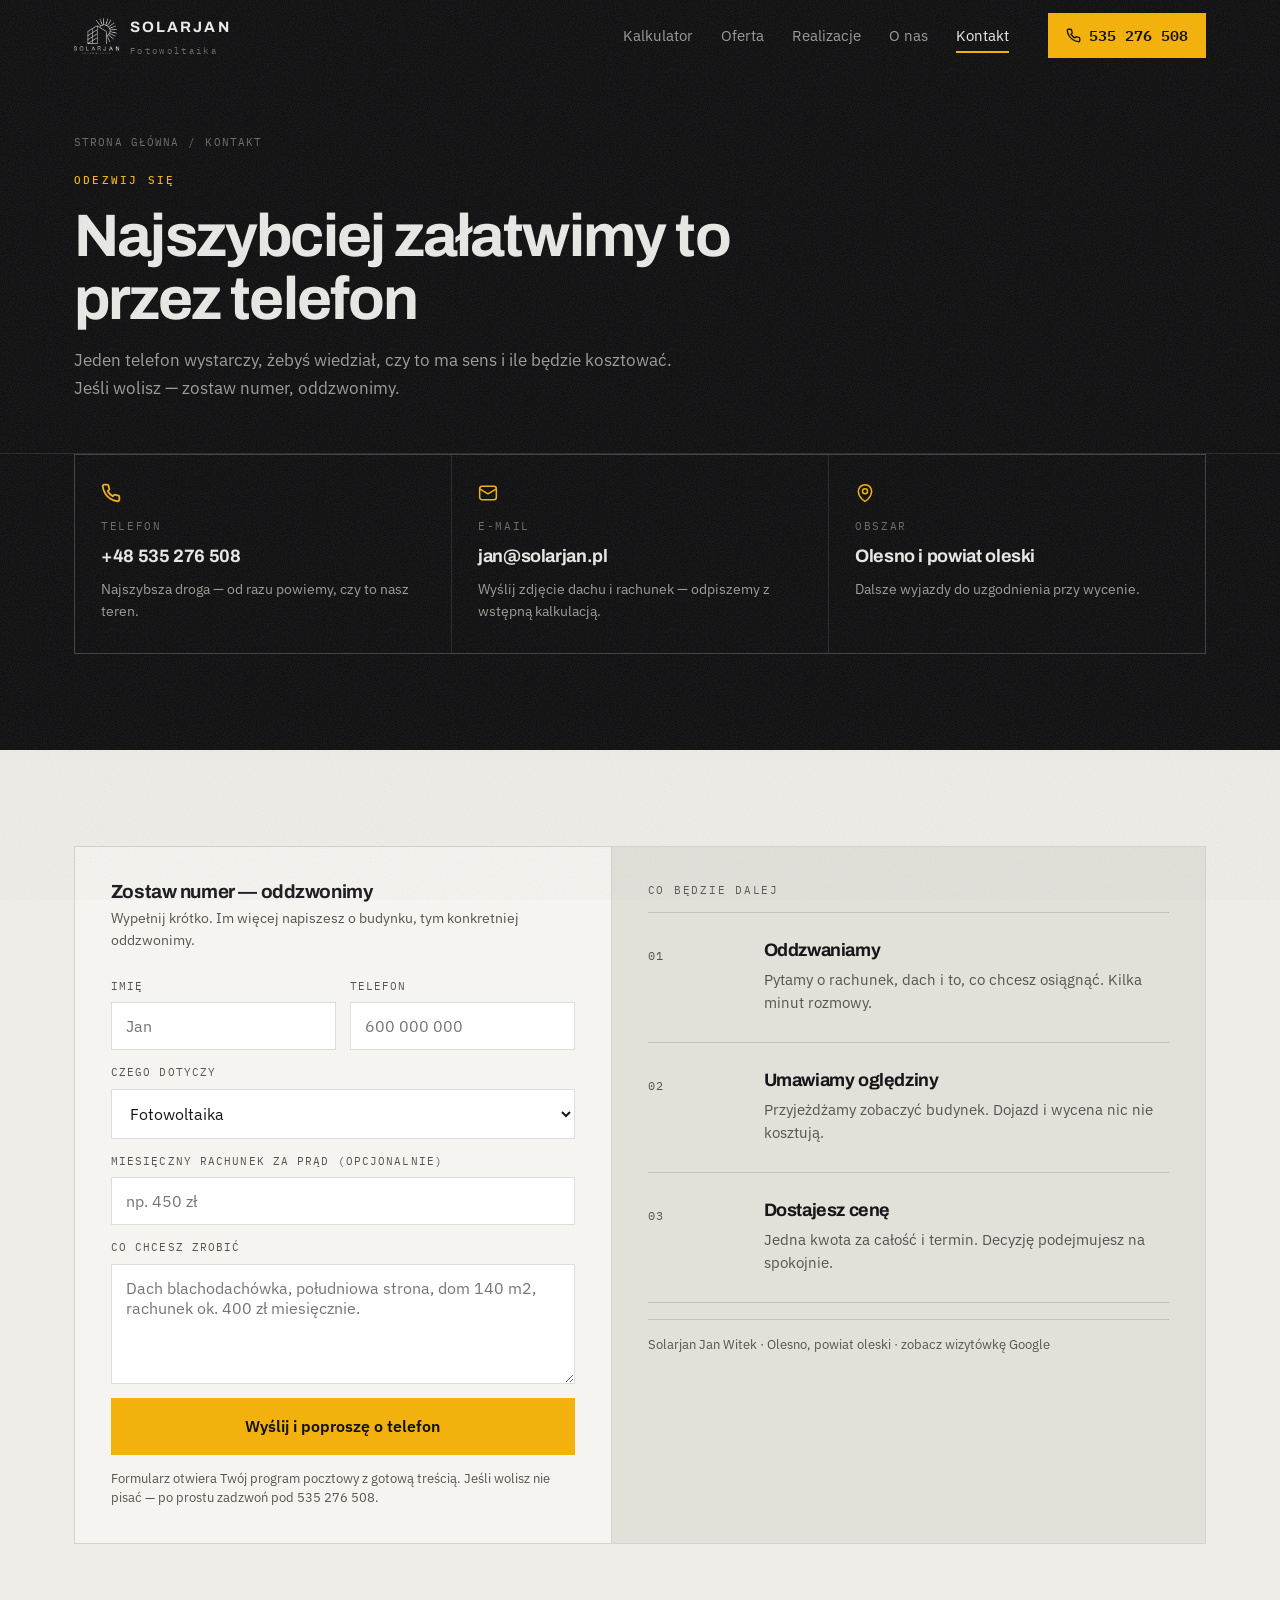
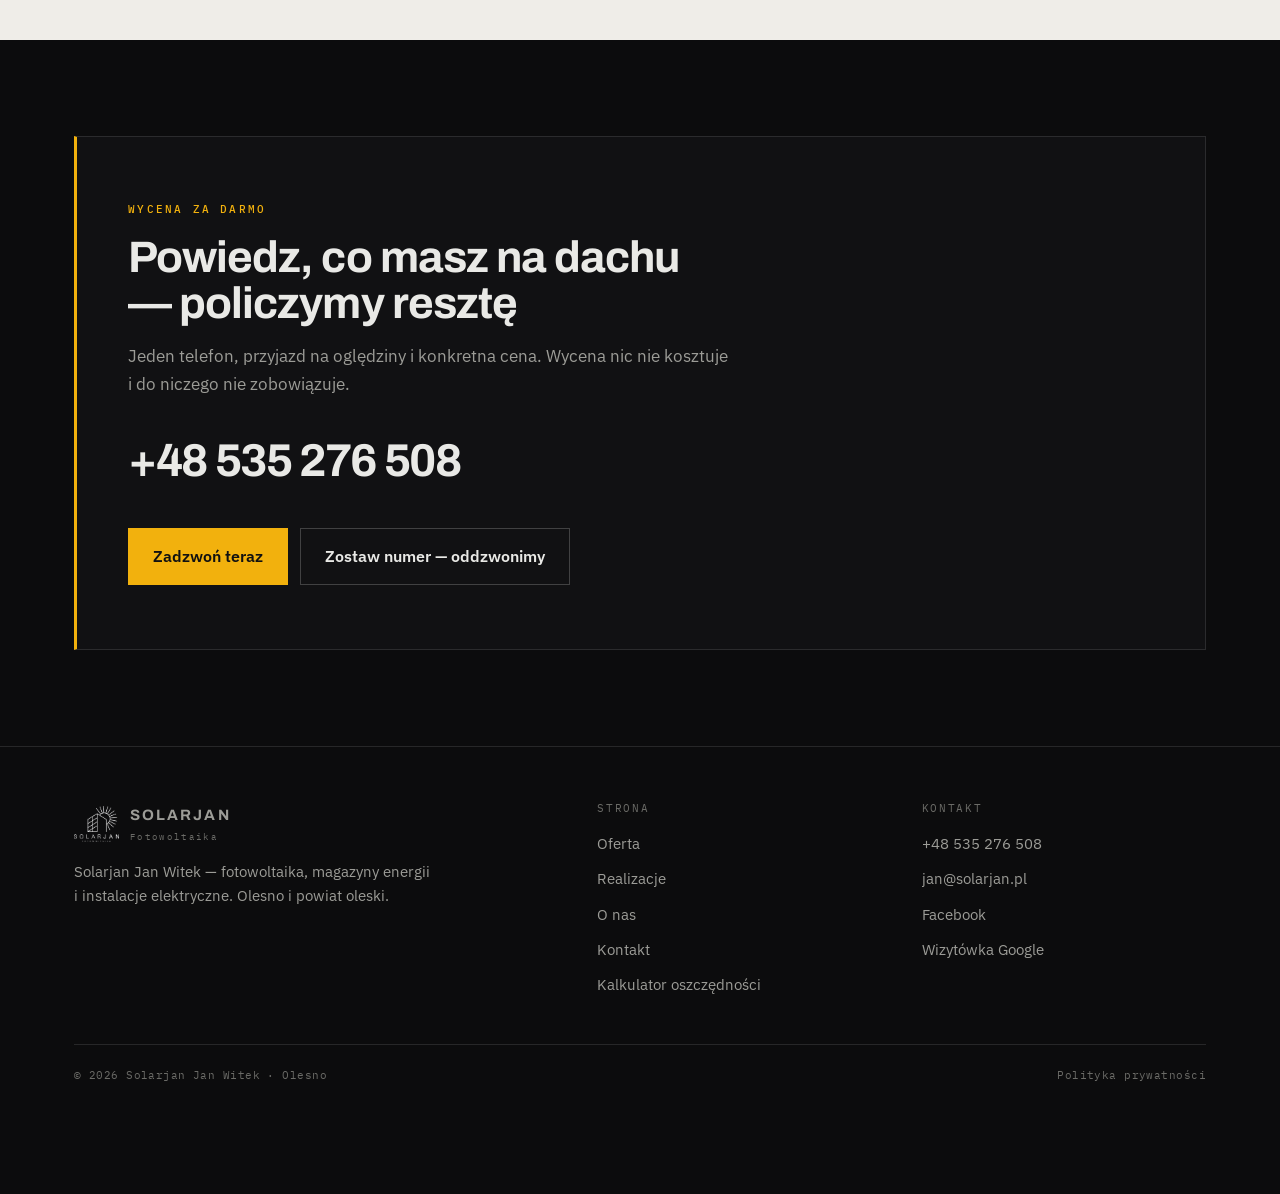
==== commit d9d1705a: "Przebudowa wizualna: warsztat zamiast neonu Poprzednia wersja czytała się jak wygenerowany szablon S" ====
--- a/kontakt.html
+++ b/kontakt.html
@@ -5,19 +5,16 @@
 <meta name="viewport" content="width=device-width,initial-scale=1">
 <title>Kontakt &mdash; Solarjan Jan Witek | Olesno, 535 276 508</title>
 <meta name="description" content="Zadzwon: 535 276 508 albo zostaw numer - oddzwonimy. Fotowoltaika, magazyny energii i elektryka. Olesno i powiat oleski.">
-<meta name="theme-color" content="#06090F">
+<meta name="theme-color" content="#0C0C0D">
 <link rel="icon" href="img/logo.png">
 <link rel="preconnect" href="https://fonts.googleapis.com">
 <link rel="preconnect" href="https://fonts.gstatic.com" crossorigin>
-<link href="https://fonts.googleapis.com/css2?family=Sora:wght@400;600;700&family=Inter:wght@400;500;600;700&display=swap" rel="stylesheet">
+<link href="https://fonts.googleapis.com/css2?family=Archivo:wght@600;700&family=IBM+Plex+Mono:wght@400;500;600&family=IBM+Plex+Sans:wght@400;500;600&display=swap" rel="stylesheet">
 <link rel="stylesheet" href="assets/styles.css">
 </head>
 <body>
 
-<div class="bg-grid" aria-hidden="true"></div>
-<canvas id="grid-canvas" aria-hidden="true"></canvas>
-<div class="aura aura--a" aria-hidden="true"></div>
-<div class="aura aura--b" aria-hidden="true"></div>
+<div class="grain" aria-hidden="true"></div>
 
 <header class="nav">
   <div class="wrap">
@@ -73,7 +70,7 @@
   </div>
 </section>
 
-<section style="padding-top:0">
+<section class="on-paper">
   <div class="wrap">
     <div class="calc" data-rv="0">
       <div class="calc-in">
--- a/assets/styles.css
+++ b/assets/styles.css
@@ -1,536 +1,503 @@
 /* ==========================================================================
-   SOLARJAN — Fotowoltaika i instalacje elektryczne, Olesno
-   Design system: "night grid" — grafit + bursztyn energii + elektryczny cyan
+   SOLARJAN JAN WITEK — Olesno
+   Warsztatowo, nie neonowo: antracyt + żółć ze sprzętu elektrycznego + papier.
+   Archivo (nagłówki) · IBM Plex Sans (tekst) · IBM Plex Mono (dane)
    ========================================================================== */
 
 :root{
-  --bg:#06090F;
-  --bg-2:#0A0F17;
-  --surface:#0E1520;
-  --surface-2:#121B27;
-  --line:rgba(255,255,255,.08);
-  --line-strong:rgba(255,255,255,.16);
-
-  --amber:#FFB302;
-  --amber-soft:#FFD666;
-  --amber-dim:rgba(255,179,2,.14);
-  --volt:#4DE1FF;
-  --volt-dim:rgba(77,225,255,.14);
-
-  --txt:#EEF3F9;
-  --txt-2:#A8B6C6;
-  --txt-3:#6C7C8E;
-
-  --r-sm:10px; --r:16px; --r-lg:24px; --r-xl:32px;
-  --shadow:0 24px 70px -28px rgba(0,0,0,.9);
-  --glow-amber:0 0 40px -8px rgba(255,179,2,.55);
-  --maxw:1200px;
-  --nav-h:76px;
-
-  --ease:cubic-bezier(.22,1,.36,1);
-  --ease-in-out:cubic-bezier(.65,0,.35,1);
+  --ink:#0C0C0D;
+  --ink-2:#111113;
+  --panel:#161618;
+  --line:rgba(255,255,255,.11);
+  --line-2:rgba(255,255,255,.20);
+
+  --paper:#EFEDE8;
+  --paper-2:#E3E0D9;
+  --paper-line:rgba(20,20,20,.14);
+  --paper-txt:#17171A;
+  --paper-txt-2:#55554F;
+
+  --yellow:#F2B10D;
+  --yellow-deep:#A87706;
+
+  --txt:#E9E9E6;
+  --txt-2:#9C9C97;
+  --txt-3:#6B6B67;
+
+  --maxw:1180px;
+  --nav-h:72px;
+  --ease:cubic-bezier(.2,.7,.3,1);
 }
 
 *,*::before,*::after{box-sizing:border-box}
-html{scroll-behavior:smooth;-webkit-text-size-adjust:100%;overflow-x:hidden}
+html{-webkit-text-size-adjust:100%;overflow-x:hidden;scroll-behavior:smooth}
 body{
-  margin:0;background:var(--bg);color:var(--txt);
-  font-family:'Inter',system-ui,-apple-system,'Segoe UI',Roboto,Arial,sans-serif;
-  font-size:16px;line-height:1.65;letter-spacing:-.01em;
-  overflow-x:hidden;
+  margin:0;background:var(--ink);color:var(--txt);
+  font-family:'IBM Plex Sans',system-ui,-apple-system,'Segoe UI',Roboto,Arial,sans-serif;
+  font-size:16.5px;line-height:1.6;
   -webkit-font-smoothing:antialiased;
 }
 body.is-loading{overflow:hidden;height:100vh}
 img{max-width:100%;display:block}
 a{color:inherit;text-decoration:none}
 button{font:inherit;color:inherit;background:none;border:0;cursor:pointer}
-h1,h2,h3,h4{font-family:'Sora',system-ui,sans-serif;font-weight:600;line-height:1.08;letter-spacing:-.035em;margin:0}
+h1,h2,h3,h4{font-family:'Archivo',Impact,system-ui,sans-serif;font-weight:700;line-height:1.04;letter-spacing:-.022em;margin:0}
 p{margin:0}
-::selection{background:var(--amber);color:#0A0A0A}
-
-.wrap{width:100%;max-width:var(--maxw);margin-inline:auto;padding-inline:22px}
+::selection{background:var(--yellow);color:#111}
+
+.wrap{width:100%;max-width:var(--maxw);margin-inline:auto;padding-inline:24px}
 .sr{position:absolute;width:1px;height:1px;overflow:hidden;clip:rect(0 0 0 0);white-space:nowrap}
-
-/* ---------- tła / atmosfera ---------- */
-.bg-grid{
-  position:fixed;inset:0;z-index:0;pointer-events:none;
-  background-image:linear-gradient(var(--line) 1px,transparent 1px),linear-gradient(90deg,var(--line) 1px,transparent 1px);
-  background-size:64px 64px;
-  mask-image:radial-gradient(ellipse 90% 60% at 50% 0%,#000 10%,transparent 75%);
-  -webkit-mask-image:radial-gradient(ellipse 90% 60% at 50% 0%,#000 10%,transparent 75%);
-  opacity:.5;
-}
-#grid-canvas{position:fixed;inset:0;z-index:0;pointer-events:none;opacity:.85}
-.aura{position:fixed;z-index:0;pointer-events:none;border-radius:50%;filter:blur(120px);opacity:.5}
-.aura--a{width:640px;height:640px;top:-260px;left:-160px;background:radial-gradient(circle,rgba(255,179,2,.30),transparent 68%)}
-.aura--b{width:720px;height:720px;top:34%;right:-320px;background:radial-gradient(circle,rgba(77,225,255,.20),transparent 68%)}
-main,header,footer{position:relative;z-index:1}
-
-/* ==========================================================================
-   PRELOADER — logo napełniane energią
+.mono{font-family:'IBM Plex Mono',ui-monospace,monospace}
+
+/* ziarno — całość ma wyglądać na wydrukowaną, nie wyrenderowaną */
+.grain{
+  position:fixed;inset:0;z-index:400;pointer-events:none;opacity:.28;
+  background-image:url("data:image/svg+xml,%3Csvg xmlns='http://www.w3.org/2000/svg' width='140' height='140'%3E%3Cfilter id='n'%3E%3CfeTurbulence type='fractalNoise' baseFrequency='.85' numOctaves='3'/%3E%3C/filter%3E%3Crect width='140' height='140' filter='url(%23n)' opacity='.4'/%3E%3C/svg%3E");
+}
+
+/* ==========================================================================
+   PRELOADER — logo zapala się jak instalacja po uruchomieniu
    ========================================================================== */
 #preloader{
-  position:fixed;inset:0;z-index:9999;background:var(--bg);
+  position:fixed;inset:0;z-index:9999;background:var(--ink);
   display:grid;place-items:center;
-  transition:opacity .7s var(--ease),visibility .7s;
+  transition:opacity .55s var(--ease),visibility .55s;
 }
 #preloader.done{opacity:0;visibility:hidden}
-.pl{display:grid;justify-items:center;gap:26px;width:min(420px,82vw);position:relative}
-.pl-rays{position:absolute;inset:-140px;pointer-events:none;opacity:.55}
-.pl-rays span{
-  position:absolute;left:50%;top:50%;width:1px;height:190px;
-  background:linear-gradient(to top,rgba(255,179,2,.55),transparent);
-  transform-origin:50% 100%;opacity:0;
-  animation:rayOut 2.6s var(--ease) infinite;
-}
-@keyframes rayOut{
-  0%{opacity:0;transform:rotate(var(--rot)) translateY(30px) scaleY(.3)}
-  35%{opacity:.9}
-  100%{opacity:0;transform:rotate(var(--rot)) translateY(-16px) scaleY(1)}
-}
-
-.pl-logo{position:relative;width:210px;height:170px}
+.pl{display:grid;justify-items:center;gap:30px;width:min(340px,78vw)}
+.pl-rays{display:none}
+.pl-logo{position:relative;width:184px;height:150px}
 .pl-logo i{
   position:absolute;inset:0;display:block;
   -webkit-mask:url("../img/logo.png") center/contain no-repeat;
           mask:url("../img/logo.png") center/contain no-repeat;
 }
-.pl-logo .base{background:rgba(255,255,255,.10)}
+.pl-logo .base{background:rgba(255,255,255,.13)}
 .pl-logo .fill{
-  background:linear-gradient(180deg,#FFFFFF 0%,var(--amber-soft) 38%,var(--amber) 100%);
+  background:var(--txt);
   clip-path:inset(calc(100% - var(--p,0%)) 0 0 0);
-  transition:clip-path .35s var(--ease);
-  filter:drop-shadow(0 0 14px rgba(255,179,2,.6));
-}
-.pl-bar{width:100%;height:2px;background:rgba(255,255,255,.09);border-radius:2px;overflow:hidden;position:relative}
-.pl-bar b{position:absolute;inset:0 auto 0 0;width:var(--p,0%);background:linear-gradient(90deg,var(--volt),var(--amber));box-shadow:0 0 18px rgba(255,179,2,.8);transition:width .35s var(--ease)}
-.pl-meta{display:flex;justify-content:space-between;width:100%;font-size:11px;letter-spacing:.22em;text-transform:uppercase;color:var(--txt-3);font-weight:600}
-.pl-meta span:last-child{color:var(--amber);font-variant-numeric:tabular-nums}
-.pl-flash{position:fixed;inset:0;background:#fff;opacity:0;pointer-events:none;z-index:10000}
-.pl-flash.go{animation:flash .6s var(--ease) forwards}
-@keyframes flash{0%{opacity:0}12%{opacity:.5}100%{opacity:0}}
+  transition:clip-path .3s linear;
+}
+.pl-bar{width:100%;height:1px;background:rgba(255,255,255,.13);position:relative}
+.pl-bar b{position:absolute;inset:0 auto 0 0;width:var(--p,0%);background:var(--yellow);transition:width .3s linear}
+.pl-meta{display:flex;justify-content:space-between;width:100%;font-family:'IBM Plex Mono',monospace;
+  font-size:10.5px;letter-spacing:.16em;text-transform:uppercase;color:var(--txt-3)}
+.pl-meta span:last-child{color:var(--txt-2)}
+.pl-flash{display:none}
 
 /* ==========================================================================
    NAV
    ========================================================================== */
 .nav{position:fixed;top:0;left:0;right:0;z-index:900;height:var(--nav-h);display:flex;align-items:center;
-  transition:background .4s var(--ease),backdrop-filter .4s,border-color .4s;border-bottom:1px solid transparent}
-.nav.stuck{background:rgba(6,9,15,.82);backdrop-filter:blur(18px) saturate(140%);border-bottom-color:var(--line)}
-.nav .wrap{display:flex;align-items:center;gap:28px}
-.brand{display:flex;align-items:center;gap:12px;margin-right:auto}
-.brand img{height:40px;width:auto;filter:invert(1) brightness(1.9)}
-.brand b{font-family:'Sora',sans-serif;font-size:15px;letter-spacing:.16em;text-transform:uppercase;font-weight:600;line-height:1.1}
-.brand small{display:block;font-size:9.5px;letter-spacing:.34em;color:var(--txt-3);font-weight:600;margin-top:2px}
-.nav-links{display:flex;gap:4px;align-items:center}
-.nav-links a{position:relative;padding:9px 14px;font-size:14px;font-weight:500;color:var(--txt-2);border-radius:99px;transition:color .3s}
-.nav-links a::after{content:'';position:absolute;left:14px;right:14px;bottom:4px;height:1px;background:var(--amber);transform:scaleX(0);transform-origin:left;transition:transform .4s var(--ease)}
-.nav-links a:hover{color:var(--txt)}
-.nav-links a:hover::after,.nav-links a[aria-current]::after{transform:scaleX(1)}
-.nav-links a[aria-current]{color:var(--txt)}
-.nav-tel{display:inline-flex;align-items:center;gap:9px;padding:11px 20px;border-radius:99px;
-  background:var(--amber);color:#0A0A0A;font-weight:700;font-size:14px;letter-spacing:-.01em;
-  box-shadow:var(--glow-amber);transition:transform .3s var(--ease),box-shadow .3s}
-.nav-tel:hover{transform:translateY(-2px);box-shadow:0 0 50px -6px rgba(255,179,2,.8)}
-.burger{display:none;width:44px;height:44px;border-radius:12px;border:1px solid var(--line);place-items:center}
-.burger span{display:block;width:18px;height:1.5px;background:var(--txt);position:relative;transition:transform .3s var(--ease)}
-.burger span::before,.burger span::after{content:'';position:absolute;left:0;width:18px;height:1.5px;background:var(--txt);transition:transform .3s var(--ease),top .3s}
-.burger span::before{top:-6px}
-.burger span::after{top:6px}
+  border-bottom:1px solid transparent;transition:background .3s,border-color .3s}
+.nav.stuck{background:rgba(12,12,13,.94);border-bottom-color:var(--line)}
+.nav .wrap{display:flex;align-items:center;gap:26px}
+.brand{display:flex;align-items:center;gap:11px;margin-right:auto}
+.brand img{height:36px;width:auto;filter:invert(1)}
+.brand b{font-family:'Archivo',sans-serif;font-size:15px;letter-spacing:.14em;text-transform:uppercase;font-weight:700;line-height:1}
+.brand small{display:block;font-family:'IBM Plex Mono',monospace;font-size:9px;letter-spacing:.26em;color:var(--txt-3);margin-top:4px}
+.nav-links{display:flex;gap:2px;align-items:center}
+.nav-links a{padding:8px 13px;font-size:14.5px;color:var(--txt-2);transition:color .2s;position:relative}
+.nav-links a:hover,.nav-links a[aria-current]{color:var(--txt)}
+.nav-links a[aria-current]::after{content:'';position:absolute;left:13px;right:13px;bottom:2px;height:2px;background:var(--yellow)}
+.nav-tel{display:inline-flex;align-items:center;gap:8px;padding:11px 18px;
+  background:var(--yellow);color:#111;font-weight:600;font-size:14.5px;
+  font-family:'IBM Plex Mono',monospace;transition:background .2s}
+.nav-tel:hover{background:#fff}
+.burger{display:none;width:42px;height:42px;border:1px solid var(--line);place-items:center}
+.burger span{display:block;width:17px;height:1.5px;background:var(--txt);position:relative}
+.burger span::before,.burger span::after{content:'';position:absolute;left:0;width:17px;height:1.5px;background:var(--txt);transition:transform .25s,top .25s}
+.burger span::before{top:-5px}
+.burger span::after{top:5px}
 body.menu-open .burger span{background:transparent}
 body.menu-open .burger span::before{top:0;transform:rotate(45deg)}
 body.menu-open .burger span::after{top:0;transform:rotate(-45deg)}
 
 /* ==========================================================================
-   PRZYCISKI
-   ========================================================================== */
-.btn{position:relative;display:inline-flex;align-items:center;justify-content:center;gap:10px;
-  padding:16px 28px;border-radius:99px;font-weight:650;font-size:15px;letter-spacing:-.01em;
-  transition:transform .35s var(--ease),box-shadow .35s,background .3s,border-color .3s,color .3s;overflow:hidden}
-.btn svg{flex:none}
-.btn--pri{background:var(--amber);color:#0A0A0A;box-shadow:var(--glow-amber)}
-.btn--pri:hover{transform:translateY(-3px);box-shadow:0 0 60px -6px rgba(255,179,2,.85)}
-.btn--pri::after{content:'';position:absolute;inset:0;background:linear-gradient(120deg,transparent 20%,rgba(255,255,255,.6),transparent 80%);transform:translateX(-120%)}
-.btn--pri:hover::after{animation:sheen .9s var(--ease)}
-@keyframes sheen{to{transform:translateX(120%)}}
-.btn--ghost{border:1px solid var(--line-strong);color:var(--txt);background:rgba(255,255,255,.03)}
-.btn--ghost:hover{border-color:var(--amber);color:var(--amber);transform:translateY(-3px)}
+   PRZYCISKI — kanciaste, bez poświat
+   ========================================================================== */
+.btn{display:inline-flex;align-items:center;justify-content:center;gap:9px;
+  padding:15px 24px;font-weight:600;font-size:15.5px;border:1px solid transparent;
+  transition:background .2s,color .2s,border-color .2s}
+.btn--pri{background:var(--yellow);color:#111}
+.btn--pri:hover{background:#fff}
+.btn--ghost{border-color:var(--line-2);color:var(--txt)}
+.btn--ghost:hover{border-color:var(--txt);background:rgba(255,255,255,.05)}
 .btn--block{width:100%}
-
-/* ==========================================================================
-   TYPOGRAFIA SEKCJI
-   ========================================================================== */
-section{position:relative;padding:clamp(72px,9vw,132px) 0}
-.eyebrow{display:inline-flex;align-items:center;gap:10px;font-size:11px;font-weight:700;letter-spacing:.26em;
-  text-transform:uppercase;color:var(--amber);margin-bottom:20px}
-.eyebrow::before{content:'';width:26px;height:1px;background:linear-gradient(90deg,var(--amber),transparent)}
-h2.h{font-size:clamp(30px,4.4vw,54px);max-width:19ch}
-.lead{color:var(--txt-2);font-size:clamp(16px,1.5vw,18.5px);max-width:58ch;margin-top:20px;line-height:1.72}
-.sec-head{margin-bottom:clamp(40px,5vw,64px)}
+.on-paper .btn--ghost{border-color:rgba(20,20,20,.28);color:var(--paper-txt)}
+.on-paper .btn--ghost:hover{background:rgba(20,20,20,.06);border-color:var(--paper-txt)}
+
+/* ==========================================================================
+   SEKCJE
+   ========================================================================== */
+section{position:relative;padding:clamp(66px,7.5vw,112px) 0}
+.eyebrow{display:block;font-family:'IBM Plex Mono',monospace;font-size:11px;font-weight:500;letter-spacing:.2em;
+  text-transform:uppercase;color:var(--yellow);margin-bottom:16px}
+.on-paper .eyebrow{color:var(--yellow-deep)}
+h2.h{font-size:clamp(29px,4vw,47px);max-width:20ch}
+.lead{color:var(--txt-2);font-size:17px;max-width:60ch;margin-top:16px;line-height:1.65}
+.on-paper .lead{color:var(--paper-txt-2)}
+.sec-head{margin-bottom:clamp(36px,4.4vw,58px)}
 .sec-head.center{text-align:center}
-.sec-head.center h2.h{margin-inline:auto}
-.sec-head.center .lead{margin-inline:auto}
+.sec-head.center h2.h,.sec-head.center .lead{margin-inline:auto}
+
+.on-paper{background:var(--paper);color:var(--paper-txt)}
+.on-paper h2,.on-paper h3,.on-paper h4{color:var(--paper-txt)}
 
 /* ==========================================================================
    HERO
    ========================================================================== */
-.hero{min-height:100svh;display:flex;align-items:center;padding-top:calc(var(--nav-h) + 40px);padding-bottom:64px;overflow:hidden}
-.hero .wrap{display:grid;grid-template-columns:minmax(0,1.05fr) minmax(0,.95fr);gap:56px;align-items:center;width:100%}
+.hero{padding-top:calc(var(--nav-h) + 56px);padding-bottom:0;overflow:hidden;border-bottom:1px solid var(--line)}
+.hero .wrap{display:grid;grid-template-columns:minmax(0,1.06fr) minmax(0,.94fr);gap:50px;align-items:center}
 .hero .wrap>*{min-width:0}
-.hero-badge{display:inline-flex;align-items:center;gap:10px;padding:8px 16px 8px 12px;border-radius:99px;
-  border:1px solid var(--line-strong);background:rgba(255,255,255,.03);font-size:12.5px;color:var(--txt-2);font-weight:500;margin-bottom:26px}
-.hero-badge i{width:7px;height:7px;border-radius:50%;background:var(--amber);animation:pulseDot 2.2s infinite}
-@keyframes pulseDot{0%{box-shadow:0 0 0 0 rgba(255,179,2,.55)}70%{box-shadow:0 0 0 12px rgba(255,179,2,0)}100%{box-shadow:0 0 0 0 rgba(255,179,2,0)}}
-.hero h1{font-size:clamp(38px,5.6vw,72px);letter-spacing:-.045em;line-height:1.02}
-.hero h1 em{font-style:normal;position:relative;color:var(--amber)}
-.hero h1 em::after{content:'';position:absolute;left:0;right:0;bottom:.02em;height:.06em;background:linear-gradient(90deg,var(--amber),transparent);transform:scaleX(0);transform-origin:left;animation:uline 1.1s var(--ease) 1.5s forwards}
-@keyframes uline{to{transform:scaleX(1)}}
-.hero-sub{color:var(--txt-2);font-size:clamp(16px,1.6vw,19px);max-width:50ch;margin-top:24px;line-height:1.7}
-.hero-cta{display:flex;gap:14px;flex-wrap:wrap;margin-top:36px}
-.hero-facts{display:grid;grid-template-columns:repeat(4,1fr);margin-top:52px;border-top:1px solid var(--line)}
-.hero-facts div{padding:22px 16px 0 0;min-width:0}
-.hero-facts b{display:block;font-family:'Sora',sans-serif;font-size:clamp(17px,1.9vw,23px);color:var(--txt);letter-spacing:-.03em;font-weight:600}
-.hero-facts span{font-size:12px;color:var(--txt-3);letter-spacing:.02em;line-height:1.4;display:block;margin-top:4px}
-
-/* --- scena 3D: dach z panelami --- */
-.scene{position:relative;aspect-ratio:1/1;width:100%;max-width:100%;display:grid;place-items:center;perspective:1400px}
-.scene-sun{position:absolute;top:8%;right:16%;width:130px;height:130px;border-radius:50%;
-  background:radial-gradient(circle at 40% 40%,#FFF3CF,var(--amber) 45%,rgba(255,179,2,0) 72%);
-  filter:blur(2px);animation:sunPulse 6s var(--ease-in-out) infinite}
-@keyframes sunPulse{0%,100%{transform:scale(1);opacity:.9}50%{transform:scale(1.12);opacity:1}}
-.scene-ring{position:absolute;width:80%;aspect-ratio:1;border-radius:50%;border:1px solid var(--line);opacity:.6}
-.scene-ring.r2{width:58%;border-color:rgba(255,179,2,.18)}
-.roof{
-  position:relative;width:76%;transform-style:preserve-3d;
-  transform:rotateX(54deg) rotateZ(-36deg);
-  animation:roofIn 1.6s var(--ease) .3s both;
-}
-@keyframes roofIn{from{opacity:0;transform:rotateX(70deg) rotateZ(-36deg) translateY(60px)}to{opacity:1;transform:rotateX(54deg) rotateZ(-36deg)}}
-.roof-grid{display:grid;grid-template-columns:repeat(4,1fr);gap:9px}
-.panel{
-  aspect-ratio:1/1.62;border-radius:3px;position:relative;overflow:hidden;
-  background:linear-gradient(150deg,#16324A,#0B1A29 55%,#102437);
-  border:1px solid rgba(120,190,230,.28);
-  box-shadow:0 8px 22px -10px rgba(0,0,0,.9);
-  opacity:0;animation:panelIn .7s var(--ease) forwards;
-}
+.hero-badge{display:inline-flex;align-items:center;gap:9px;font-family:'IBM Plex Mono',monospace;
+  font-size:11.5px;letter-spacing:.1em;text-transform:uppercase;color:var(--txt-2);margin-bottom:22px;
+  padding-left:14px;border-left:2px solid var(--yellow)}
+.hero-badge i{display:none}
+.hero h1{font-size:clamp(40px,6vw,78px);letter-spacing:-.032em;line-height:.98}
+.hero h1 em{font-style:normal;color:var(--yellow)}
+.hero-sub{color:var(--txt-2);font-size:17.5px;max-width:48ch;margin-top:22px;line-height:1.62}
+.hero-cta{display:flex;gap:12px;flex-wrap:wrap;margin-top:32px}
+.hero-facts{display:grid;grid-template-columns:repeat(4,1fr);margin-top:46px;border-top:1px solid var(--line)}
+.hero-facts div{padding:18px 14px 26px 0;min-width:0}
+.hero-facts b{display:block;font-family:'Archivo',sans-serif;font-size:clamp(17px,1.7vw,21px);letter-spacing:-.02em}
+.hero-facts span{display:block;font-size:13px;color:var(--txt-3);line-height:1.45;margin-top:5px}
+
+/* dach — bryła, nie efekt */
+.scene{position:relative;aspect-ratio:1/1.02;width:100%;display:grid;place-items:center;perspective:1500px}
+.scene-sun{position:absolute;top:9%;right:13%;width:92px;height:92px;border-radius:50%;background:var(--yellow)}
+.scene-ring{position:absolute;width:84%;aspect-ratio:1;border-radius:50%;border:1px solid rgba(255,255,255,.07)}
+.scene-ring.r2{width:60%}
+.roof{position:relative;width:76%;transform-style:preserve-3d;
+  transform:rotateX(56deg) rotateZ(-36deg);
+  animation:roofIn 1.1s var(--ease) .2s both}
+@keyframes roofIn{from{opacity:0;transform:rotateX(66deg) rotateZ(-36deg) translateY(40px)}to{opacity:1;transform:rotateX(56deg) rotateZ(-36deg)}}
+.roof-grid{display:grid;grid-template-columns:repeat(4,1fr);gap:8px}
+.panel{aspect-ratio:1/1.62;position:relative;overflow:hidden;
+  background:#1A2733;border:1px solid rgba(210,220,230,.22);
+  opacity:0;animation:panelIn .5s var(--ease) forwards}
 .panel::before{content:'';position:absolute;inset:0;
-  background-image:linear-gradient(rgba(150,220,255,.16) 1px,transparent 1px),linear-gradient(90deg,rgba(150,220,255,.16) 1px,transparent 1px);
+  background-image:linear-gradient(rgba(200,215,228,.14) 1px,transparent 1px),linear-gradient(90deg,rgba(200,215,228,.14) 1px,transparent 1px);
   background-size:100% 25%,50% 100%}
-.panel::after{content:'';position:absolute;inset:-60%;
-  background:linear-gradient(115deg,transparent 42%,rgba(255,255,255,.5) 50%,transparent 58%);
-  transform:translateX(-60%);animation:panelSheen 5.5s var(--ease-in-out) infinite}
-@keyframes panelSheen{0%,72%{transform:translateX(-60%)}92%,100%{transform:translateX(60%)}}
 @keyframes panelIn{to{opacity:1}}
-.roof-base{position:absolute;inset:-9% -7%;border:1px solid rgba(255,179,2,.22);border-radius:6px;
-  background:rgba(255,179,2,.035);transform:translateZ(-16px)}
-.scene-tag{position:absolute;display:flex;align-items:center;gap:9px;padding:9px 14px;border-radius:99px;
-  background:rgba(10,15,23,.86);border:1px solid var(--line-strong);backdrop-filter:blur(10px);
-  font-size:12.5px;font-weight:600;white-space:nowrap;box-shadow:var(--shadow)}
-.scene-tag i{width:6px;height:6px;border-radius:50%;background:var(--volt);box-shadow:0 0 10px var(--volt)}
-.scene-tag--1{top:15%;left:-2%;animation:float 7s var(--ease-in-out) infinite}
-.scene-tag--2{bottom:16%;right:-1%;animation:float 7s var(--ease-in-out) 1.6s infinite}
-.scene-tag--2 i{background:var(--amber);box-shadow:0 0 10px var(--amber)}
-@keyframes float{0%,100%{transform:translateY(0)}50%{transform:translateY(-13px)}}
-.scroll-hint{position:absolute;bottom:24px;left:50%;transform:translateX(-50%);display:grid;justify-items:center;gap:9px;
-  font-size:10.5px;letter-spacing:.28em;text-transform:uppercase;color:var(--txt-3)}
-.scroll-hint b{display:block;width:1px;height:44px;background:rgba(255,255,255,.12);position:relative;overflow:hidden}
-.scroll-hint b::after{content:'';position:absolute;top:-44px;left:0;width:1px;height:44px;background:var(--amber);animation:scrollDot 2s linear infinite}
-@keyframes scrollDot{to{top:44px}}
-
-/* ==========================================================================
-   PASEK PRZEWAG
-   ========================================================================== */
-.strip{padding:0}
-.strip-in{display:grid;grid-template-columns:repeat(4,1fr);gap:1px;background:var(--line);
-  border:1px solid var(--line);border-radius:var(--r-lg);overflow:hidden}
-.strip-in div{background:var(--bg-2);padding:28px 26px;display:grid;gap:10px;transition:background .35s}
-.strip-in div:hover{background:var(--surface-2)}
-.strip-in svg{color:var(--amber)}
-.strip-in b{font-family:'Sora',sans-serif;font-size:15.5px;font-weight:600}
-.strip-in span{font-size:13.5px;color:var(--txt-2);line-height:1.55}
-
-/* ==========================================================================
-   PRZEPŁYW ENERGII
-   ========================================================================== */
-.flow-card{border:1px solid var(--line);border-radius:var(--r-xl);background:
-  radial-gradient(120% 100% at 50% 0%,rgba(77,225,255,.07),transparent 60%),var(--surface);
-  padding:clamp(24px,3.4vw,44px);box-shadow:var(--shadow);overflow:hidden}
-.flow-switch{display:inline-flex;padding:4px;border-radius:99px;border:1px solid var(--line);background:rgba(0,0,0,.3);margin-bottom:30px}
-.flow-switch button{padding:9px 22px;border-radius:99px;font-size:13.5px;font-weight:600;color:var(--txt-3);transition:all .35s var(--ease)}
-.flow-switch button.on{background:var(--amber);color:#0A0A0A}
-.flow-svg{width:100%;height:auto;overflow:visible}
-.flow-node rect,.flow-node circle{transition:all .45s var(--ease)}
-.flow-node text{font-family:'Sora',sans-serif;fill:var(--txt);font-size:13px;font-weight:600}
-.flow-node tspan.sm{font-family:'Inter',sans-serif;fill:var(--txt-3);font-size:11px;font-weight:500}
-.flow-wire{fill:none;stroke:rgba(255,255,255,.13);stroke-width:2;stroke-linecap:round}
-.flow-live{fill:none;stroke-width:2.4;stroke-linecap:round;stroke-dasharray:14 210;filter:drop-shadow(0 0 6px currentColor)}
-.flow-legend{display:flex;gap:24px;flex-wrap:wrap;margin-top:26px;font-size:13px;color:var(--txt-2)}
-.flow-legend i{display:inline-block;width:22px;height:2px;border-radius:2px;margin-right:8px;vertical-align:middle}
-
-/* ==========================================================================
-   KALKULATOR
-   ========================================================================== */
-.calc{display:grid;grid-template-columns:.92fr 1.08fr;gap:1px;background:var(--line);
-  border:1px solid var(--line);border-radius:var(--r-xl);overflow:hidden;box-shadow:var(--shadow)}
-.calc-in,.calc-out{background:var(--surface);padding:clamp(26px,3.2vw,40px)}
-.calc-out{background:
-  radial-gradient(100% 100% at 100% 0%,rgba(255,179,2,.10),transparent 55%),var(--surface-2)}
-.calc h3{font-size:20px;margin-bottom:6px}
-.calc-note{font-size:13px;color:var(--txt-3);line-height:1.55}
-.field{margin-top:30px}
-.field-top{display:flex;justify-content:space-between;align-items:baseline;margin-bottom:14px}
-.field-top label{font-size:13.5px;color:var(--txt-2);font-weight:500}
-.field-top b{font-family:'Sora',sans-serif;font-size:26px;color:var(--amber);font-variant-numeric:tabular-nums;letter-spacing:-.03em}
-input[type=range]{-webkit-appearance:none;appearance:none;width:100%;height:4px;border-radius:99px;outline:none;
-  background:linear-gradient(90deg,var(--amber) var(--fill,40%),rgba(255,255,255,.10) var(--fill,40%))}
-input[type=range]::-webkit-slider-thumb{-webkit-appearance:none;width:22px;height:22px;border-radius:50%;
-  background:#fff;border:5px solid var(--amber);cursor:grab;box-shadow:0 0 22px rgba(255,179,2,.65);transition:transform .2s}
-input[type=range]::-webkit-slider-thumb:active{cursor:grabbing;transform:scale(1.15)}
-input[type=range]::-moz-range-thumb{width:22px;height:22px;border-radius:50%;background:#fff;border:5px solid var(--amber);cursor:grab;box-shadow:0 0 22px rgba(255,179,2,.65)}
-.range-scale{display:flex;justify-content:space-between;font-size:11.5px;color:var(--txt-3);margin-top:10px}
-.toggle{display:flex;align-items:center;gap:14px;margin-top:30px;padding:16px 18px;border:1px solid var(--line);border-radius:var(--r);background:rgba(0,0,0,.25);cursor:pointer;transition:border-color .3s,background .3s}
-.toggle:hover{border-color:var(--line-strong)}
-.toggle.on{border-color:rgba(255,179,2,.5);background:var(--amber-dim)}
-.toggle-sw{width:46px;height:26px;border-radius:99px;background:rgba(255,255,255,.12);position:relative;flex:none;transition:background .35s var(--ease)}
-.toggle-sw::after{content:'';position:absolute;top:3px;left:3px;width:20px;height:20px;border-radius:50%;background:#fff;transition:transform .35s var(--ease)}
-.toggle.on .toggle-sw{background:var(--amber)}
-.toggle.on .toggle-sw::after{transform:translateX(20px)}
-.toggle b{display:block;font-size:14.5px;font-family:'Sora',sans-serif;font-weight:600}
-.toggle span{font-size:12.5px;color:var(--txt-3);line-height:1.5}
-.calc-hero{display:flex;align-items:flex-end;gap:12px;margin:4px 0 4px}
-.calc-hero b{font-family:'Sora',sans-serif;font-size:clamp(40px,5.6vw,62px);line-height:1;letter-spacing:-.045em;
-  background:linear-gradient(120deg,#fff,var(--amber-soft) 55%,var(--amber));-webkit-background-clip:text;background-clip:text;color:transparent;font-variant-numeric:tabular-nums}
-.calc-hero span{font-size:16px;color:var(--txt-2);padding-bottom:9px}
-.calc-hero-lbl{font-size:13px;letter-spacing:.16em;text-transform:uppercase;color:var(--amber);font-weight:700;margin-bottom:14px}
-.calc-rows{display:grid;gap:1px;background:var(--line);border:1px solid var(--line);border-radius:var(--r);overflow:hidden;margin-top:28px}
-.calc-rows div{background:rgba(10,15,23,.6);padding:15px 18px;display:flex;justify-content:space-between;align-items:center;gap:14px}
-.calc-rows span{font-size:13.5px;color:var(--txt-2)}
-.calc-rows b{font-family:'Sora',sans-serif;font-size:15.5px;font-variant-numeric:tabular-nums;white-space:nowrap}
-.calc-bars{margin-top:28px;display:grid;gap:14px}
-.bar-row{display:grid;grid-template-columns:96px 1fr;align-items:center;gap:14px}
-.bar-row small{font-size:12px;color:var(--txt-3)}
-.bar{height:34px;border-radius:8px;position:relative;overflow:hidden;background:rgba(255,255,255,.05)}
-.bar i{position:absolute;inset:0 auto 0 0;width:var(--w,0%);border-radius:8px;transition:width .7s var(--ease);display:block}
-.bar.now i{background:linear-gradient(90deg,rgba(255,255,255,.22),rgba(255,255,255,.10))}
-.bar.after i{background:linear-gradient(90deg,var(--amber),var(--amber-soft));box-shadow:0 0 30px -4px rgba(255,179,2,.7)}
-.bar b{position:absolute;top:50%;transform:translateY(-50%);left:14px;font-size:13px;font-family:'Sora',sans-serif;color:#0A0A0A;font-weight:700;mix-blend-mode:normal}
-.bar.now b{color:var(--txt-2);left:14px}
-.calc-cta{margin-top:30px;display:grid;gap:12px}
-.calc-foot{font-size:11.5px;color:var(--txt-3);line-height:1.6;margin-top:18px;padding-top:16px;border-top:1px solid var(--line)}
+.roof-base{position:absolute;inset:-8% -6%;border:1px solid rgba(242,177,13,.3);transform:translateZ(-14px)}
+.scene-tag{position:absolute;display:flex;align-items:center;gap:8px;padding:7px 12px;
+  background:var(--ink);border:1px solid var(--line-2);
+  font-family:'IBM Plex Mono',monospace;font-size:11px;letter-spacing:.04em;text-transform:uppercase;white-space:nowrap}
+.scene-tag i{width:5px;height:5px;background:var(--yellow)}
+.scene-tag--1{top:14%;left:0}
+.scene-tag--2{bottom:15%;right:0}
+.scroll-hint{display:none}
+
+/* ==========================================================================
+   PASEK — cztery pozycje, jak w kosztorysie
+   ========================================================================== */
+.strip{padding:0;border-bottom:1px solid var(--line)}
+.strip-in{display:grid;grid-template-columns:repeat(4,1fr)}
+.strip-in div{padding:34px 30px 36px 0;border-right:1px solid var(--line)}
+.strip-in div:last-child{border-right:0;padding-right:0}
+.strip-in em{display:block;font-family:'IBM Plex Mono',monospace;font-style:normal;font-size:11px;
+  color:var(--yellow);letter-spacing:.12em;margin-bottom:14px}
+.strip-in b{display:block;font-family:'Archivo',sans-serif;font-size:17px;font-weight:700;letter-spacing:-.015em;margin-bottom:9px}
+.strip-in span{font-size:14.5px;color:var(--txt-2);line-height:1.55}
+.strip-in svg{display:none}
+
+/* ==========================================================================
+   SCHEMAT PRZEPŁYWU
+   ========================================================================== */
+.flow-card{border:1px solid var(--line);background:var(--ink-2);padding:clamp(20px,2.6vw,34px)}
+.flow-switch{display:inline-flex;border:1px solid var(--line);margin-bottom:26px}
+.flow-switch button{padding:9px 20px;font-family:'IBM Plex Mono',monospace;font-size:12px;letter-spacing:.1em;
+  text-transform:uppercase;color:var(--txt-3);transition:background .2s,color .2s}
+.flow-switch button+button{border-left:1px solid var(--line)}
+.flow-switch button.on{background:var(--yellow);color:#111}
+.flow-scroll{overflow-x:auto;overflow-y:hidden;margin-inline:-4px;padding:4px;scrollbar-width:thin}
+.flow-scroll::-webkit-scrollbar{height:5px}
+.flow-scroll::-webkit-scrollbar-thumb{background:rgba(255,255,255,.16)}
+.flow-svg{width:100%;height:auto;min-width:700px;overflow:visible}
+.flow-node text{font-family:'Archivo',sans-serif;fill:var(--txt);font-size:13.5px;font-weight:700;letter-spacing:-.01em}
+.flow-node text.code{font-family:'IBM Plex Mono',monospace;fill:var(--txt-3);font-size:10px;font-weight:400;letter-spacing:.1em}
+.flow-wire{fill:none;stroke:rgba(255,255,255,.18);stroke-width:1.4}
+.flow-live{fill:none;stroke-width:2;stroke-linecap:butt}
+.flow-lbl{font-family:'IBM Plex Mono',monospace;font-size:10.5px;letter-spacing:.08em;fill:var(--txt-3);text-transform:uppercase}
+[data-only]{transition:opacity .3s}
+.flow-legend{display:flex;gap:22px;flex-wrap:wrap;margin-top:22px;font-family:'IBM Plex Mono',monospace;
+  font-size:11px;letter-spacing:.06em;text-transform:uppercase;color:var(--txt-3)}
+.flow-legend i{display:inline-block;width:16px;height:2px;margin-right:7px;vertical-align:middle}
+
+/* ==========================================================================
+   KALKULATOR — arkusz doboru, na papierze
+   ========================================================================== */
+.calc{display:grid;grid-template-columns:.95fr 1.05fr;border:1px solid var(--paper-line);background:#F6F4F0}
+.calc-in{padding:clamp(24px,2.8vw,38px);border-right:1px solid var(--paper-line)}
+.calc-out{padding:clamp(24px,2.8vw,38px);background:var(--paper-2)}
+.calc h3{font-size:19px;margin-bottom:6px}
+.calc-note{font-size:14px;color:var(--paper-txt-2);line-height:1.55}
+.field{margin-top:28px}
+.field-top{display:flex;justify-content:space-between;align-items:baseline;margin-bottom:12px}
+.field-top label{font-family:'IBM Plex Mono',monospace;font-size:11.5px;letter-spacing:.1em;text-transform:uppercase;color:var(--paper-txt-2)}
+.field-top b{font-family:'Archivo',sans-serif;font-size:28px;letter-spacing:-.03em;color:var(--paper-txt);font-variant-numeric:tabular-nums}
+input[type=range]{-webkit-appearance:none;appearance:none;width:100%;height:3px;outline:none;
+  background:linear-gradient(90deg,var(--yellow-deep) var(--fill,40%),rgba(20,20,20,.16) var(--fill,40%))}
+input[type=range]::-webkit-slider-thumb{-webkit-appearance:none;width:18px;height:26px;background:var(--paper-txt);cursor:grab;border:0}
+input[type=range]::-webkit-slider-thumb:active{cursor:grabbing}
+input[type=range]::-moz-range-thumb{width:18px;height:26px;background:var(--paper-txt);cursor:grab;border:0;border-radius:0}
+.range-scale{display:flex;justify-content:space-between;font-family:'IBM Plex Mono',monospace;
+  font-size:11px;color:var(--paper-txt-2);margin-top:9px}
+.toggle{display:flex;align-items:flex-start;gap:13px;margin-top:26px;padding:15px 16px;
+  border:1px solid var(--paper-line);cursor:pointer;transition:border-color .2s,background .2s}
+.toggle:hover{border-color:rgba(20,20,20,.3)}
+.toggle.on{border-color:var(--yellow-deep);background:rgba(242,177,13,.14)}
+.toggle-sw{width:38px;height:20px;background:rgba(20,20,20,.18);position:relative;flex:none;margin-top:2px;transition:background .2s}
+.toggle-sw::after{content:'';position:absolute;top:2px;left:2px;width:16px;height:16px;background:#F6F4F0;transition:transform .2s}
+.toggle.on .toggle-sw{background:var(--yellow-deep)}
+.toggle.on .toggle-sw::after{transform:translateX(18px)}
+.toggle b{display:block;font-family:'Archivo',sans-serif;font-size:15px;font-weight:700}
+.toggle span{display:block;font-size:13.5px;color:var(--paper-txt-2);line-height:1.5}
+.calc-hero{display:flex;align-items:flex-end;gap:10px}
+.calc-hero b{font-family:'Archivo',sans-serif;font-size:clamp(44px,6vw,68px);line-height:.92;
+  letter-spacing:-.04em;color:var(--paper-txt);font-variant-numeric:tabular-nums}
+.calc-hero span{font-family:'IBM Plex Mono',monospace;font-size:15px;color:var(--paper-txt-2);padding-bottom:8px}
+.calc-hero-lbl{font-family:'IBM Plex Mono',monospace;font-size:11px;letter-spacing:.16em;text-transform:uppercase;
+  color:var(--paper-txt-2);margin-bottom:12px}
+.calc-rows{margin-top:26px;border-top:1px solid var(--paper-line)}
+.calc-rows div{padding:12px 0;display:flex;justify-content:space-between;align-items:baseline;gap:14px;
+  border-bottom:1px solid var(--paper-line)}
+.calc-rows span{font-size:14.5px;color:var(--paper-txt-2)}
+.calc-rows b{font-family:'IBM Plex Mono',monospace;font-size:15px;font-weight:600;color:var(--paper-txt);
+  font-variant-numeric:tabular-nums;white-space:nowrap}
+.calc-in .calc-rows{margin-top:24px}
+.calc-bars{margin-top:24px;display:grid;gap:10px}
+.bar-row{display:grid;grid-template-columns:104px 1fr;align-items:center;gap:12px}
+.bar-row small{font-family:'IBM Plex Mono',monospace;font-size:10.5px;letter-spacing:.08em;
+  text-transform:uppercase;color:var(--paper-txt-2)}
+.bar{height:30px;position:relative;background:rgba(20,20,20,.07)}
+.bar i{position:absolute;inset:0 auto 0 0;width:var(--w,0%);transition:width .5s var(--ease);display:block}
+.bar.now i{background:rgba(20,20,20,.22)}
+.bar.after i{background:var(--yellow)}
+.bar b{position:absolute;top:50%;transform:translateY(-50%);left:11px;
+  font-family:'IBM Plex Mono',monospace;font-size:13px;font-weight:600;color:var(--paper-txt)}
+.calc-cta{margin-top:26px;display:grid;gap:10px}
+.calc-foot{font-size:12.5px;color:var(--paper-txt-2);line-height:1.6;margin-top:16px;padding-top:14px;
+  border-top:1px solid var(--paper-line)}
 
 /* ==========================================================================
    USŁUGI
    ========================================================================== */
-.cards{display:grid;grid-template-columns:repeat(3,1fr);gap:18px}
-.card{position:relative;border:1px solid var(--line);border-radius:var(--r-lg);background:var(--surface);
-  padding:30px 28px 28px;overflow:hidden;transition:transform .45s var(--ease),border-color .45s,background .45s}
-.card::before{content:'';position:absolute;inset:0;opacity:0;transition:opacity .45s;
-  background:radial-gradient(90% 70% at 50% 0%,rgba(255,179,2,.10),transparent 62%)}
-.card:hover{transform:translateY(-6px);border-color:rgba(255,179,2,.35)}
-.card:hover::before{opacity:1}
-.card-ico{width:48px;height:48px;border-radius:14px;display:grid;place-items:center;border:1px solid var(--line-strong);
-  background:rgba(255,179,2,.08);color:var(--amber);margin-bottom:20px;position:relative;transition:transform .45s var(--ease)}
-.card:hover .card-ico{transform:scale(1.06) rotate(-4deg)}
-.card h3{font-size:19px;margin-bottom:10px;position:relative}
-.card p{font-size:14.5px;color:var(--txt-2);line-height:1.65;position:relative}
-.card ul{list-style:none;margin:18px 0 0;padding:0;display:grid;gap:8px;position:relative}
-.card li{font-size:13.5px;color:var(--txt-2);padding-left:20px;position:relative}
-.card li::before{content:'';position:absolute;left:0;top:9px;width:8px;height:1.5px;background:var(--amber)}
-.card-link{display:inline-flex;align-items:center;gap:8px;margin-top:22px;font-size:13.5px;font-weight:650;color:var(--amber);position:relative}
-.card-link svg{transition:transform .35s var(--ease)}
-.card:hover .card-link svg{transform:translateX(5px)}
+.cards{display:grid;grid-template-columns:repeat(3,1fr);gap:1px;background:var(--line);border:1px solid var(--line)}
+.card{position:relative;background:var(--ink);padding:32px 28px 30px;transition:background .25s}
+.card:hover{background:var(--panel)}
+.card-ico{display:none}
+.card::before{content:attr(data-no);position:absolute;top:34px;right:28px;
+  font-family:'IBM Plex Mono',monospace;font-size:11px;color:var(--txt-3);letter-spacing:.1em}
+.card h3{font-size:20px;margin-bottom:10px;padding-right:44px}
+.card p{font-size:15px;color:var(--txt-2);line-height:1.6}
+.card ul{list-style:none;margin:18px 0 0;padding:0;display:grid;gap:7px}
+.card li{font-size:14px;color:var(--txt-2);padding-left:16px;position:relative}
+.card li::before{content:'';position:absolute;left:0;top:10px;width:7px;height:1px;background:var(--yellow)}
+.card-link{display:inline-flex;align-items:center;gap:7px;margin-top:22px;
+  font-family:'IBM Plex Mono',monospace;font-size:12px;letter-spacing:.08em;text-transform:uppercase;color:var(--yellow)}
+.card:hover .card-link{color:#fff}
+.on-paper .cards{background:var(--paper-line);border-color:var(--paper-line)}
+.on-paper .card{background:#F6F4F0}
+.on-paper .card:hover{background:#fff}
+.on-paper .card p,.on-paper .card li{color:var(--paper-txt-2)}
+.on-paper .card::before{color:var(--paper-txt-2)}
+.on-paper .card-link{color:var(--yellow-deep)}
+.on-paper .card:hover .card-link{color:var(--paper-txt)}
 
 /* ==========================================================================
    PROCES
    ========================================================================== */
-.steps{position:relative;display:grid;gap:0}
-.steps::before{content:'';position:absolute;left:27px;top:40px;bottom:40px;width:2px;background:rgba(255,255,255,.08)}
-.steps::after{content:'';position:absolute;left:27px;top:40px;width:2px;height:var(--prog,0%);max-height:calc(100% - 80px);
-  background:linear-gradient(var(--amber),var(--volt));box-shadow:0 0 20px rgba(255,179,2,.6);transition:height .2s linear}
-.step{display:grid;grid-template-columns:56px 1fr;gap:26px;padding:24px 0;align-items:start}
-.step-no{width:56px;height:56px;border-radius:50%;display:grid;place-items:center;background:var(--bg);
-  border:1px solid var(--line-strong);font-family:'Sora',sans-serif;font-size:14px;font-weight:700;color:var(--txt-3);
-  position:relative;z-index:2;transition:all .5s var(--ease)}
-.step.lit .step-no{border-color:var(--amber);color:#0A0A0A;background:var(--amber);box-shadow:var(--glow-amber)}
-.step h3{font-size:21px;margin-bottom:10px}
-.step p{color:var(--txt-2);font-size:15px;max-width:62ch}
-
-/* ==========================================================================
-   RYSOWANE REALIZACJE
-   ========================================================================== */
-.works{display:grid;grid-template-columns:repeat(2,1fr);gap:18px}
-.work{border:1px solid var(--line);border-radius:var(--r-lg);overflow:hidden;background:var(--surface);
-  transition:transform .45s var(--ease),border-color .45s}
-.work:hover{transform:translateY(-5px);border-color:rgba(77,225,255,.32)}
-.work-art{aspect-ratio:16/9;background:radial-gradient(90% 120% at 70% 10%,#10202F,#070C13);position:relative;overflow:hidden;border-bottom:1px solid var(--line)}
+.steps{position:relative;border-top:1px solid var(--line)}
+.steps::before,.steps::after{display:none}
+.step{display:grid;grid-template-columns:88px 1fr;gap:28px;padding:28px 0;border-bottom:1px solid var(--line);align-items:start}
+.step-no{font-family:'IBM Plex Mono',monospace;font-size:12px;letter-spacing:.14em;color:var(--txt-3);
+  padding-top:5px;transition:color .3s}
+.step.lit .step-no{color:var(--yellow)}
+.step h3{font-size:21px;margin-bottom:8px}
+.step p{color:var(--txt-2);font-size:15.5px;max-width:64ch}
+.on-paper .steps,.on-paper .step{border-color:var(--paper-line)}
+.on-paper .step p{color:var(--paper-txt-2)}
+.on-paper .step-no{color:var(--paper-txt-2)}
+.on-paper .step.lit .step-no{color:var(--yellow-deep)}
+
+/* ==========================================================================
+   REALIZACJE
+   ========================================================================== */
+.works{display:grid;grid-template-columns:repeat(2,1fr);gap:1px;background:var(--line);border:1px solid var(--line)}
+.work{background:var(--ink);transition:background .25s}
+.work:hover{background:var(--panel)}
+.work-art{aspect-ratio:16/9;background:var(--ink-2);position:relative;border-bottom:1px solid var(--line)}
 .work-art svg{position:absolute;inset:0;width:100%;height:100%}
-.work-txt{padding:24px 26px 26px}
-.work-txt h3{font-size:18px;margin-bottom:8px}
-.work-txt p{font-size:14px;color:var(--txt-2)}
-.tagrow{display:flex;gap:8px;flex-wrap:wrap;margin-top:16px}
-.tag{font-size:11.5px;padding:5px 11px;border-radius:99px;border:1px solid var(--line);color:var(--txt-3);background:rgba(255,255,255,.02)}
+.work-txt{padding:26px 28px 30px}
+.work-txt h3{font-size:19px;margin-bottom:8px}
+.work-txt p{font-size:14.5px;color:var(--txt-2)}
+.tagrow{display:flex;gap:7px;flex-wrap:wrap;margin-top:16px}
+.tag{font-family:'IBM Plex Mono',monospace;font-size:10.5px;letter-spacing:.06em;text-transform:uppercase;
+  padding:4px 9px;border:1px solid var(--line);color:var(--txt-3)}
 
 /* ==========================================================================
    FAQ
    ========================================================================== */
-.faq{display:grid;gap:12px;max-width:880px;margin-inline:auto}
-.q{border:1px solid var(--line);border-radius:var(--r);background:var(--surface);overflow:hidden;transition:border-color .35s,background .35s}
-.q.open{border-color:rgba(255,179,2,.34);background:var(--surface-2)}
-.q-head{width:100%;display:flex;align-items:center;gap:18px;padding:20px 24px;text-align:left;font-family:'Sora',sans-serif;font-size:16.5px;font-weight:600}
-.q-head i{margin-left:auto;flex:none;width:26px;height:26px;border-radius:50%;border:1px solid var(--line-strong);display:grid;place-items:center;position:relative;transition:all .35s var(--ease)}
-.q-head i::before,.q-head i::after{content:'';position:absolute;background:var(--txt-2);transition:transform .35s var(--ease),background .35s}
-.q-head i::before{width:11px;height:1.5px}
-.q-head i::after{width:1.5px;height:11px}
-.q.open .q-head i{background:var(--amber);border-color:var(--amber);transform:rotate(90deg)}
-.q.open .q-head i::before,.q.open .q-head i::after{background:#0A0A0A}
+.faq{max-width:900px;margin-inline:auto;border-top:1px solid var(--line)}
+.q{border-bottom:1px solid var(--line)}
+.q-head{width:100%;display:flex;align-items:flex-start;gap:16px;padding:22px 4px;text-align:left;
+  font-family:'Archivo',sans-serif;font-size:17.5px;font-weight:700;letter-spacing:-.015em;transition:color .2s}
+.q-head:hover{color:var(--yellow)}
+.q-head i{margin-left:auto;flex:none;width:14px;height:14px;position:relative;margin-top:6px}
+.q-head i::before,.q-head i::after{content:'';position:absolute;background:var(--txt-2);transition:transform .25s}
+.q-head i::before{top:6px;left:0;width:14px;height:1.5px}
+.q-head i::after{left:6px;top:0;width:1.5px;height:14px}
+.q.open .q-head{color:var(--yellow)}
 .q.open .q-head i::after{transform:scaleY(0)}
-.q-body{max-height:0;overflow:hidden;transition:max-height .5s var(--ease)}
-.q-body p{padding:0 24px 22px;color:var(--txt-2);font-size:14.5px;line-height:1.7;max-width:70ch}
-
-/* ==========================================================================
-   OBSZAR + KONTAKT
-   ========================================================================== */
-.area{display:grid;grid-template-columns:1fr 1fr;gap:48px;align-items:center}
-.radar{position:relative;aspect-ratio:1;max-width:440px;margin-inline:auto;width:100%;display:grid;place-items:center}
-.radar-ring{position:absolute;border-radius:50%;border:1px solid var(--line);opacity:0;
-  animation:radarOut 4s var(--ease-in-out) infinite}
-@keyframes radarOut{0%{width:12%;height:12%;opacity:.9;border-color:rgba(255,179,2,.5)}100%{width:100%;height:100%;opacity:0;border-color:rgba(255,179,2,0)}}
-.radar-core{width:16px;height:16px;border-radius:50%;background:var(--amber);box-shadow:0 0 34px rgba(255,179,2,.9);position:relative;z-index:2}
-.radar-label{position:absolute;z-index:3;padding:7px 14px;border-radius:99px;font-size:12px;font-weight:600;
-  background:rgba(10,15,23,.9);border:1px solid var(--line);white-space:nowrap;color:var(--txt-2)}
-.radar-label.c{top:calc(50% + 22px);left:50%;transform:translateX(-50%);color:var(--txt);border-color:rgba(255,179,2,.4)}
-.radar-label.a{top:22%;left:16%}
-.radar-label.b{top:34%;right:10%}
-.radar-label.d{bottom:24%;left:10%}
-.radar-label.e{bottom:16%;right:18%}
-.area ul{list-style:none;padding:0;margin:26px 0 0;display:grid;gap:12px}
-.area li{display:flex;gap:12px;align-items:flex-start;font-size:15px;color:var(--txt-2)}
-.area li svg{flex:none;color:var(--amber);margin-top:3px}
-
-.cta-final{position:relative;border-radius:var(--r-xl);border:1px solid rgba(255,179,2,.26);overflow:hidden;
-  background:radial-gradient(110% 140% at 50% 0%,rgba(255,179,2,.16),transparent 62%),var(--surface);
-  padding:clamp(40px,6vw,84px) clamp(24px,4vw,64px);text-align:center}
-.cta-final h2{font-size:clamp(28px,4.2vw,50px);max-width:20ch;margin-inline:auto}
-.cta-final .lead{margin-inline:auto}
-.cta-final-btns{display:flex;gap:14px;justify-content:center;flex-wrap:wrap;margin-top:36px}
-.cta-tel{display:block;font-family:'Sora',sans-serif;font-size:clamp(26px,3.6vw,42px);letter-spacing:-.03em;margin-top:30px;
-  color:var(--txt);transition:color .3s}
-.cta-tel:hover{color:var(--amber)}
-
-.contact-grid{display:grid;grid-template-columns:repeat(3,1fr);gap:18px;margin-top:14px}
-.ct{border:1px solid var(--line);border-radius:var(--r-lg);background:var(--surface);padding:28px;display:grid;gap:8px;transition:border-color .35s,transform .35s var(--ease)}
-.ct:hover{border-color:rgba(255,179,2,.35);transform:translateY(-4px)}
-.ct svg{color:var(--amber)}
-.ct small{font-size:11.5px;letter-spacing:.2em;text-transform:uppercase;color:var(--txt-3);font-weight:700}
-.ct b{font-family:'Sora',sans-serif;font-size:17px;font-weight:600;word-break:break-word}
-.ct span{font-size:13.5px;color:var(--txt-2)}
+.q.open .q-head i::before{background:var(--yellow)}
+.q-body{max-height:0;overflow:hidden;transition:max-height .4s var(--ease)}
+.q-body p{padding:0 34px 24px 0;color:var(--txt-2);font-size:15.5px;line-height:1.68;max-width:72ch}
+.on-paper .faq,.on-paper .q{border-color:var(--paper-line)}
+.on-paper .q-body p{color:var(--paper-txt-2)}
+.on-paper .q-head i::before,.on-paper .q-head i::after{background:var(--paper-txt-2)}
+
+/* ==========================================================================
+   OBSZAR
+   ========================================================================== */
+.area{display:grid;grid-template-columns:1fr .9fr;gap:56px;align-items:center}
+.radar{position:relative;aspect-ratio:1;max-width:400px;width:100%;margin-inline:auto;display:grid;place-items:center;
+  border:1px solid var(--line)}
+.radar::before,.radar::after{content:'';position:absolute;background:var(--line)}
+.radar::before{left:0;right:0;top:50%;height:1px}
+.radar::after{top:0;bottom:0;left:50%;width:1px}
+.radar-ring{position:absolute;border-radius:50%;border:1px solid rgba(255,255,255,.09)}
+.radar-ring:nth-of-type(1){width:34%;height:34%}
+.radar-ring:nth-of-type(2){width:64%;height:64%}
+.radar-ring:nth-of-type(3){width:92%;height:92%}
+.radar-core{width:10px;height:10px;background:var(--yellow);position:relative;z-index:2}
+.radar-label{position:absolute;z-index:3;font-family:'IBM Plex Mono',monospace;font-size:11px;
+  letter-spacing:.06em;text-transform:uppercase;color:var(--txt-3);white-space:nowrap;background:var(--ink);padding:3px 6px}
+.radar-label.c{top:calc(50% + 14px);left:50%;transform:translateX(-50%);color:var(--txt)}
+.radar-label.a{top:19%;left:13%}
+.radar-label.b{top:30%;right:8%}
+.radar-label.d{bottom:21%;left:8%}
+.radar-label.e{bottom:13%;right:15%}
+.area ul{list-style:none;padding:0;margin:24px 0 0;display:grid;gap:10px}
+.area li{display:flex;gap:11px;align-items:flex-start;font-size:15.5px;color:var(--txt-2)}
+.area li svg{flex:none;color:var(--yellow);margin-top:4px}
+
+/* ==========================================================================
+   CTA + KONTAKT
+   ========================================================================== */
+.cta-final{border:1px solid var(--line);border-left:3px solid var(--yellow);background:var(--ink-2);
+  padding:clamp(34px,5vw,64px) clamp(24px,4vw,56px)}
+.cta-final h2{font-size:clamp(27px,3.8vw,44px);max-width:22ch}
+.cta-final .lead{margin-inline:0}
+.cta-final-btns{display:flex;gap:12px;flex-wrap:wrap;margin-top:30px}
+.cta-tel{display:inline-block;font-family:'Archivo',sans-serif;font-weight:700;
+  font-size:clamp(28px,4vw,46px);letter-spacing:-.03em;margin-top:26px;transition:color .2s}
+.cta-tel:hover{color:var(--yellow)}
+.on-paper .cta-final{background:#F6F4F0;border-color:var(--paper-line);border-left-color:var(--yellow-deep)}
+
+.contact-grid{display:grid;grid-template-columns:repeat(3,1fr);gap:1px;background:var(--line);border:1px solid var(--line)}
+.ct{background:var(--ink);padding:28px 26px 30px;display:grid;gap:7px;align-content:start;transition:background .25s}
+.ct:hover{background:var(--panel)}
+.ct svg{color:var(--yellow);margin-bottom:8px}
+.ct small{font-family:'IBM Plex Mono',monospace;font-size:10.5px;letter-spacing:.16em;text-transform:uppercase;color:var(--txt-3)}
+.ct b{font-family:'Archivo',sans-serif;font-size:18px;font-weight:700;word-break:break-word;letter-spacing:-.02em}
+.ct span{font-size:14px;color:var(--txt-2)}
 
 /* ==========================================================================
    FORMULARZ
    ========================================================================== */
-.form{display:grid;gap:16px}
-.form-row{display:grid;grid-template-columns:1fr 1fr;gap:16px}
-.form label{display:grid;gap:8px;font-size:13px;color:var(--txt-2);font-weight:500}
+.form{display:grid;gap:14px}
+.form-row{display:grid;grid-template-columns:1fr 1fr;gap:14px}
+.form label{display:grid;gap:7px;font-family:'IBM Plex Mono',monospace;font-size:11px;
+  letter-spacing:.1em;text-transform:uppercase;color:var(--paper-txt-2)}
 .form input,.form textarea,.form select{
-  background:rgba(0,0,0,.35);border:1px solid var(--line);border-radius:var(--r-sm);padding:15px 16px;
-  color:var(--txt);font-family:inherit;font-size:15px;transition:border-color .3s,background .3s;width:100%}
-.form input:focus,.form textarea:focus,.form select:focus{outline:none;border-color:var(--amber);background:rgba(255,179,2,.05)}
-.form textarea{min-height:130px;resize:vertical}
-.form-note{font-size:12px;color:var(--txt-3);line-height:1.6}
-
-/* ==========================================================================
-   FOOTER + STICKY TEL
-   ========================================================================== */
-footer{border-top:1px solid var(--line);padding:64px 0 120px;background:var(--bg-2)}
-.foot{display:grid;grid-template-columns:1.6fr 1fr 1fr;gap:40px}
-.foot .brand{margin-bottom:18px}
-.foot p{font-size:14px;color:var(--txt-2);max-width:42ch}
-.foot h4{font-size:12px;letter-spacing:.2em;text-transform:uppercase;color:var(--txt-3);margin-bottom:18px;font-weight:700}
-.foot ul{list-style:none;padding:0;margin:0;display:grid;gap:11px}
-.foot a{font-size:14.5px;color:var(--txt-2);transition:color .3s}
-.foot a:hover{color:var(--amber)}
-.foot-btm{margin-top:52px;padding-top:26px;border-top:1px solid var(--line);display:flex;justify-content:space-between;gap:18px;flex-wrap:wrap;font-size:12.5px;color:var(--txt-3)}
-.foot-btm a:hover{color:var(--amber)}
-
-.callbar{position:fixed;left:0;right:0;bottom:0;z-index:800;display:none;padding:12px 16px calc(12px + env(safe-area-inset-bottom));
-  background:rgba(6,9,15,.92);backdrop-filter:blur(16px);border-top:1px solid var(--line);gap:10px}
-.callbar a{flex:1}
-.callbar .btn{padding:14px 18px;font-size:14.5px}
+  background:#FFF;border:1px solid var(--paper-line);padding:13px 14px;color:var(--paper-txt);
+  font-family:'IBM Plex Sans',sans-serif;font-size:15.5px;width:100%;transition:border-color .2s}
+.form input:focus,.form textarea:focus,.form select:focus{outline:none;border-color:var(--paper-txt)}
+.form textarea{min-height:120px;resize:vertical}
+.form-note{font-size:12.5px;color:var(--paper-txt-2);line-height:1.55;text-transform:none;
+  letter-spacing:0;font-family:'IBM Plex Sans',sans-serif}
+
+/* ==========================================================================
+   STOPKA + PASEK TELEFONU
+   ========================================================================== */
+footer{border-top:1px solid var(--line);padding:56px 0 110px;background:var(--ink)}
+.foot{display:grid;grid-template-columns:1.7fr 1fr 1fr;gap:40px}
+.foot .brand{margin-bottom:16px}
+.foot p{font-size:14.5px;color:var(--txt-2);max-width:40ch}
+.foot h4{font-family:'IBM Plex Mono',monospace;font-size:10.5px;letter-spacing:.16em;text-transform:uppercase;
+  color:var(--txt-3);margin-bottom:16px;font-weight:400}
+.foot ul{list-style:none;padding:0;margin:0;display:grid;gap:9px}
+.foot a{font-size:14.5px;color:var(--txt-2);transition:color .2s}
+.foot a:hover{color:var(--yellow)}
+.foot-btm{margin-top:46px;padding-top:22px;border-top:1px solid var(--line);display:flex;justify-content:space-between;
+  gap:16px;flex-wrap:wrap;font-family:'IBM Plex Mono',monospace;font-size:11px;color:var(--txt-3);letter-spacing:.04em}
+.foot-btm a:hover{color:var(--yellow)}
+
+.callbar{position:fixed;left:0;right:0;bottom:0;z-index:800;display:none;
+  padding:10px 14px calc(10px + env(safe-area-inset-bottom));
+  background:rgba(12,12,13,.96);border-top:1px solid var(--line);gap:8px}
+.callbar a{flex:1;display:block}
+.callbar .btn{width:100%;padding:13px 16px;font-size:14.5px}
 
 /* ==========================================================================
    REVEAL
    ========================================================================== */
-[data-rv]{opacity:0;transform:translateY(26px);transition:opacity .9s var(--ease),transform .9s var(--ease)}
+[data-rv]{opacity:0;transform:translateY(12px);transition:opacity .55s var(--ease),transform .55s var(--ease)}
 [data-rv].in{opacity:1;transform:none}
 
 /* ==========================================================================
-   PODSTRONY — nagłówek
-   ========================================================================== */
-.phead{padding-top:calc(var(--nav-h) + 74px);padding-bottom:clamp(40px,5vw,70px);position:relative;overflow:hidden}
-.phead h1{font-size:clamp(34px,5.2vw,62px);letter-spacing:-.045em;max-width:18ch}
-.crumbs{display:flex;gap:10px;align-items:center;font-size:12.5px;color:var(--txt-3);margin-bottom:22px}
-.crumbs a:hover{color:var(--amber)}
+   PODSTRONY
+   ========================================================================== */
+.phead{padding-top:calc(var(--nav-h) + 62px);padding-bottom:clamp(34px,4vw,58px);border-bottom:1px solid var(--line)}
+.phead h1{font-size:clamp(34px,5vw,60px);letter-spacing:-.03em;max-width:19ch}
+.crumbs{display:flex;gap:9px;align-items:center;font-family:'IBM Plex Mono',monospace;font-size:11px;
+  letter-spacing:.1em;text-transform:uppercase;color:var(--txt-3);margin-bottom:20px}
+.crumbs a:hover{color:var(--yellow)}
 
 /* ==========================================================================
    RESPONSYWNOŚĆ
    ========================================================================== */
 @media (max-width:1024px){
-  .hero .wrap{grid-template-columns:1fr;gap:48px}
-  .scene{max-width:520px;margin-inline:auto;width:100%}
+  .hero .wrap{grid-template-columns:1fr;gap:44px}
+  .scene{max-width:480px;margin-inline:auto}
   .calc{grid-template-columns:1fr}
+  .calc-in{border-right:0;border-bottom:1px solid var(--paper-line)}
   .cards{grid-template-columns:repeat(2,1fr)}
   .strip-in{grid-template-columns:repeat(2,1fr)}
-  .area{grid-template-columns:1fr;gap:40px}
+  .strip-in div{padding-right:26px;border-bottom:1px solid var(--line)}
+  .strip-in div:nth-child(2n){border-right:0;padding-right:0}
+  .area{grid-template-columns:1fr;gap:38px}
   .foot{grid-template-columns:1fr 1fr}
   .contact-grid{grid-template-columns:1fr}
 }
-@media (min-width:1025px){
-  .scene{min-height:460px}
-}
-@media (max-width:520px){
-  .hero-cta .btn{flex:1 1 100%;min-width:0}
-  .cta-final-btns .btn{flex:1 1 100%}
-  .hero-facts{grid-template-columns:1fr 1fr}
-}
 @media (max-width:760px){
-  :root{--nav-h:66px}
+  :root{--nav-h:62px}
   .nav-links{position:fixed;inset:var(--nav-h) 0 auto;flex-direction:column;align-items:stretch;gap:0;
-    background:rgba(6,9,15,.98);backdrop-filter:blur(20px);border-bottom:1px solid var(--line);
-    padding:10px 16px 22px;transform:translateY(-130%);transition:transform .5s var(--ease);z-index:-1}
+    background:var(--ink);border-bottom:1px solid var(--line);padding:6px 20px 18px;
+    transform:translateY(-120%);transition:transform .35s var(--ease);z-index:-1}
   body.menu-open .nav-links{transform:none}
-  .nav-links a{padding:16px 8px;font-size:16px;border-bottom:1px solid var(--line)}
-  .nav-links a::after{display:none}
+  .nav-links a{padding:15px 4px;font-size:16px;border-bottom:1px solid var(--line)}
   .nav-tel{display:none}
   .burger{display:grid}
   .brand small{display:none}
-  .brand img{height:34px}
-  .hero{min-height:auto;padding-top:calc(var(--nav-h) + 34px)}
-  .hero-facts{grid-template-columns:repeat(2,1fr);gap:0}
-  .hero-facts div{padding:18px 14px 14px 0}
-  .hero-cta .btn{flex:1;min-width:190px}
-  .scroll-hint{display:none}
+  .hero{padding-top:calc(var(--nav-h) + 34px)}
+  .hero-facts{grid-template-columns:1fr 1fr}
+  .hero-facts div{padding:16px 12px 20px 0}
   .cards,.works,.form-row{grid-template-columns:1fr}
   .strip-in{grid-template-columns:1fr}
-  .foot{grid-template-columns:1fr;gap:32px}
+  .strip-in div{border-right:0;padding-right:0}
+  .foot{grid-template-columns:1fr;gap:30px}
   .callbar{display:flex}
-  .steps::before,.steps::after{left:20px}
-  .step{grid-template-columns:42px 1fr;gap:18px}
-  .step-no{width:42px;height:42px;font-size:12.5px}
-  .calc-rows b{font-size:14px}
-  .radar{max-width:330px}
-  .radar-label{font-size:10.5px;padding:5px 10px}
+  .step{grid-template-columns:52px 1fr;gap:16px}
+  .radar{max-width:310px}
+}
+@media (max-width:520px){
+  .hero-cta .btn,.cta-final-btns .btn{flex:1 1 100%}
 }
 @media (prefers-reduced-motion:reduce){
   *,*::before,*::after{animation-duration:.01ms !important;animation-iteration-count:1 !important;transition-duration:.01ms !important}
   html{scroll-behavior:auto}
   [data-rv]{opacity:1;transform:none}
 }
-
-/* przewijalny schemat na wąskich ekranach */
-.flow-scroll{overflow-x:auto;overflow-y:hidden;margin-inline:-6px;padding:6px;scrollbar-width:thin}
-.flow-scroll::-webkit-scrollbar{height:6px}
-.flow-scroll::-webkit-scrollbar-thumb{background:rgba(255,255,255,.16);border-radius:99px}
-.flow-svg{min-width:700px}
-[data-only]{transition:opacity .5s var(--ease)}
-.callbar a{display:block}
-.callbar .btn{width:100%}
